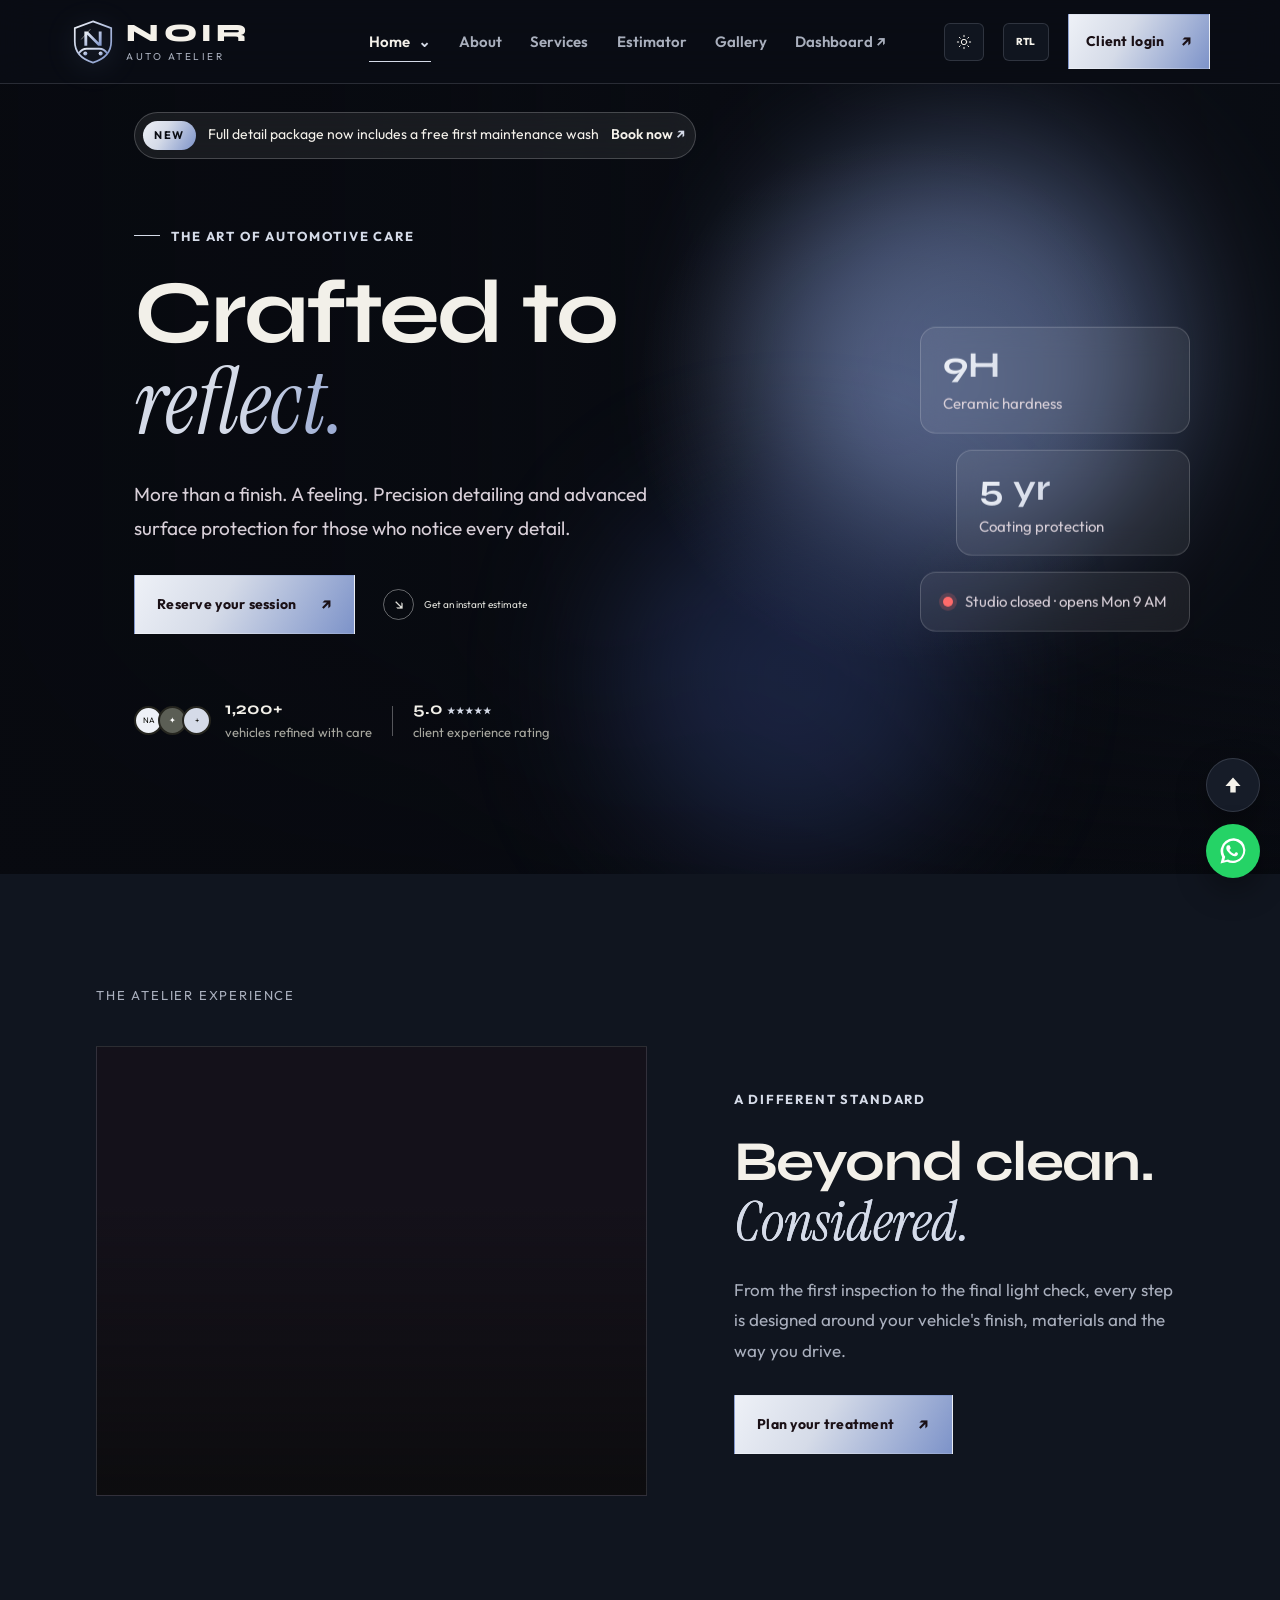
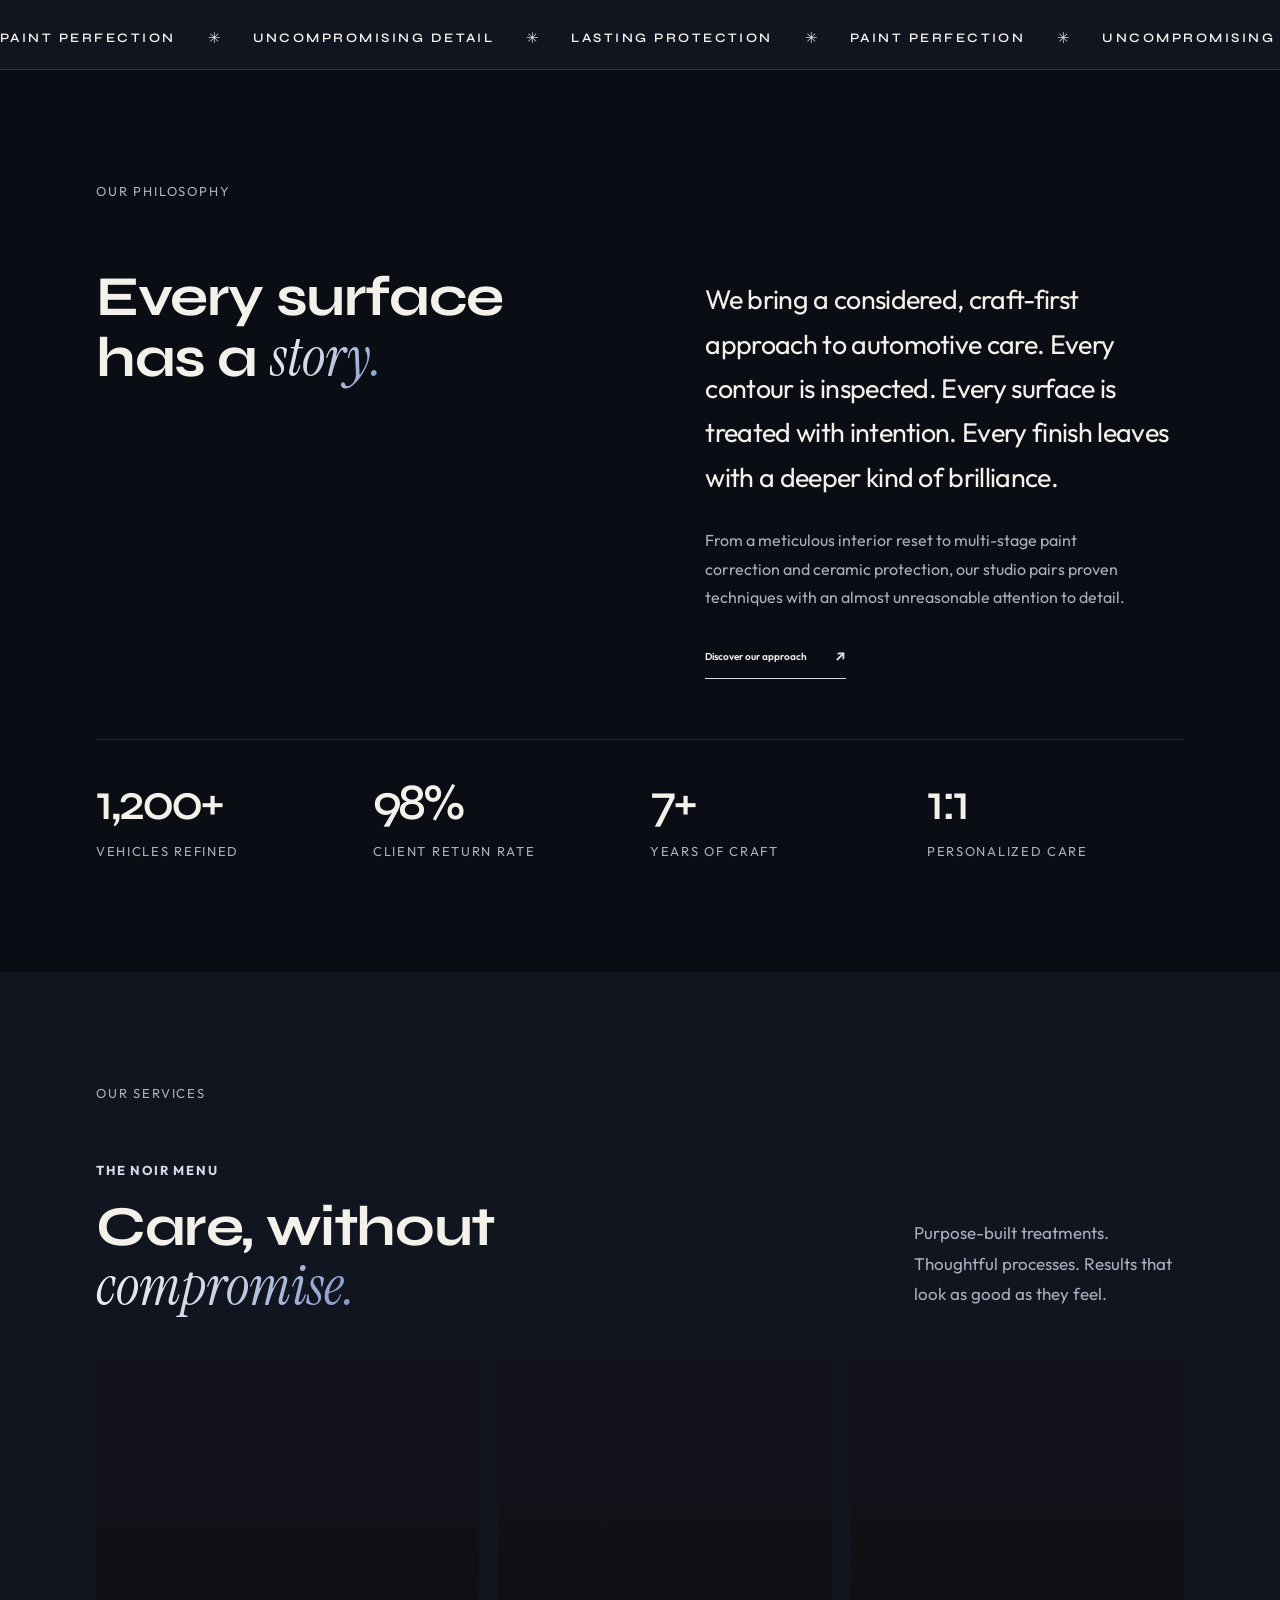
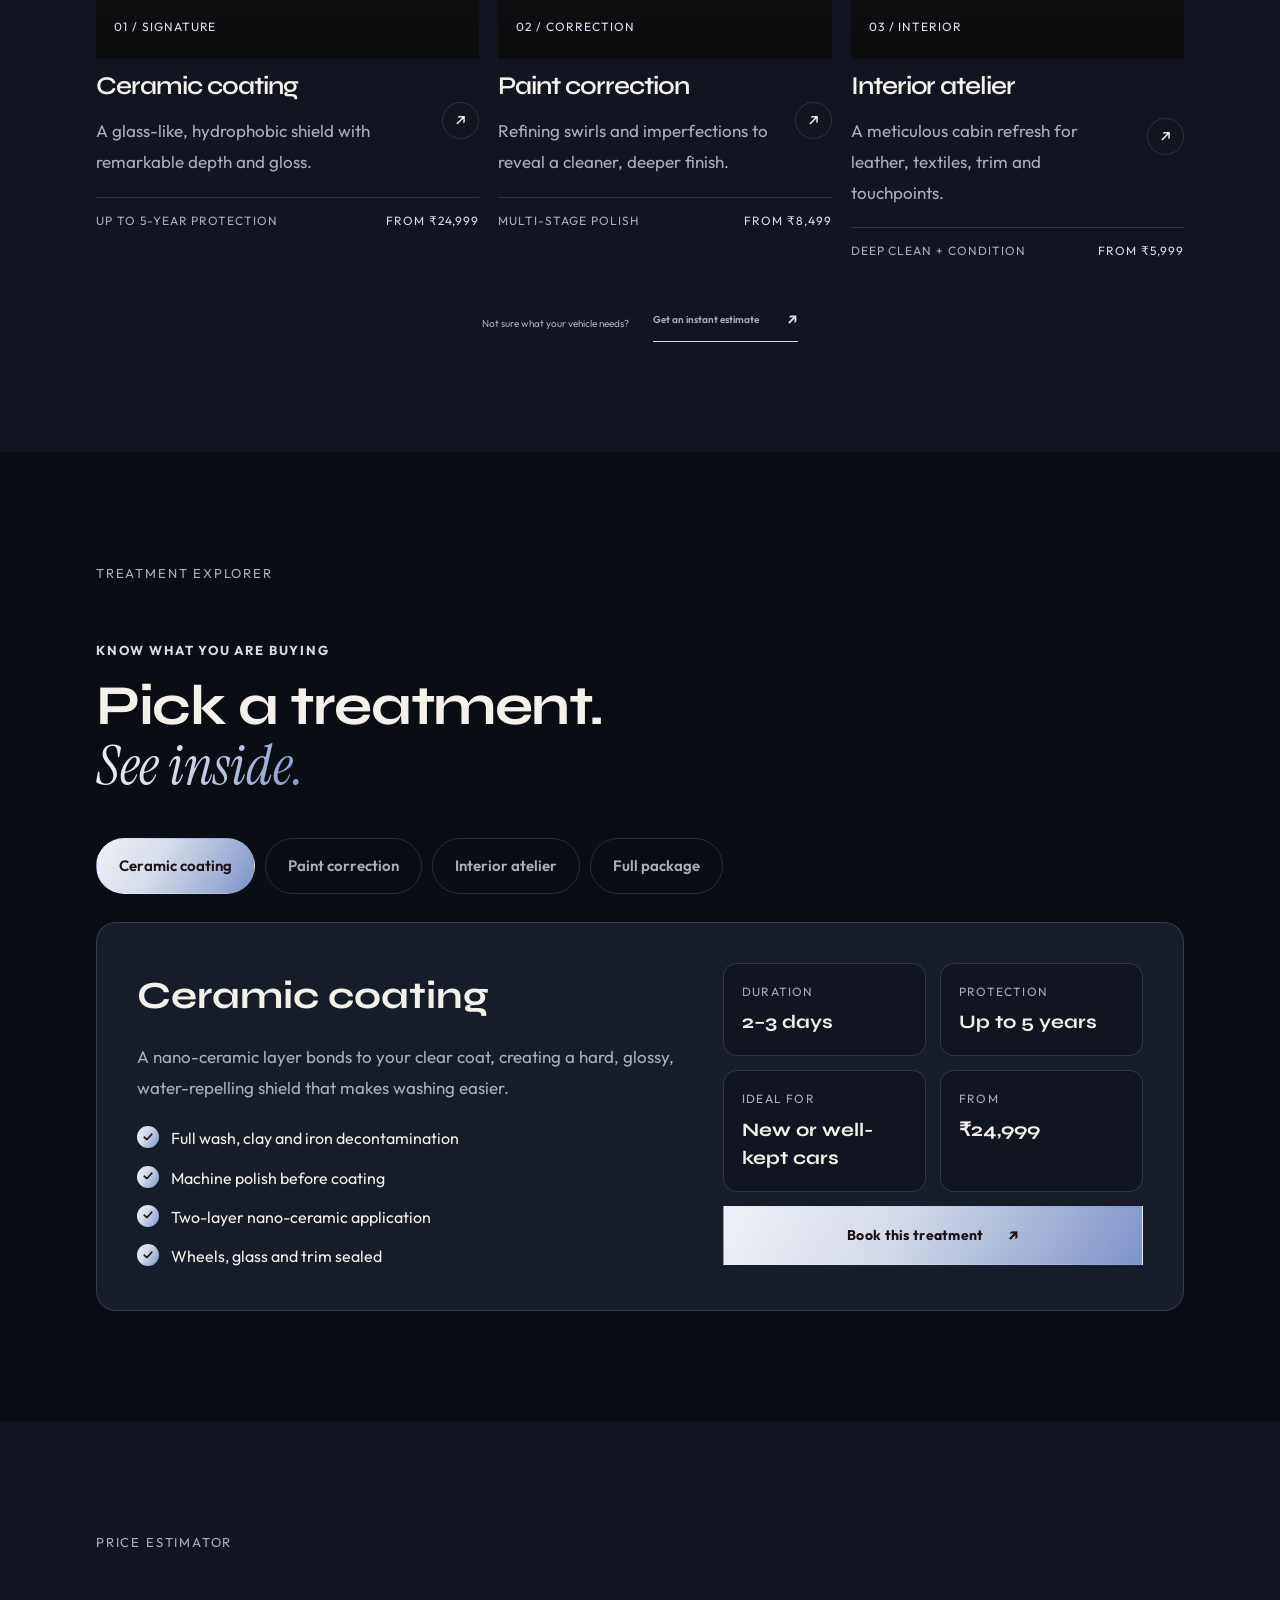
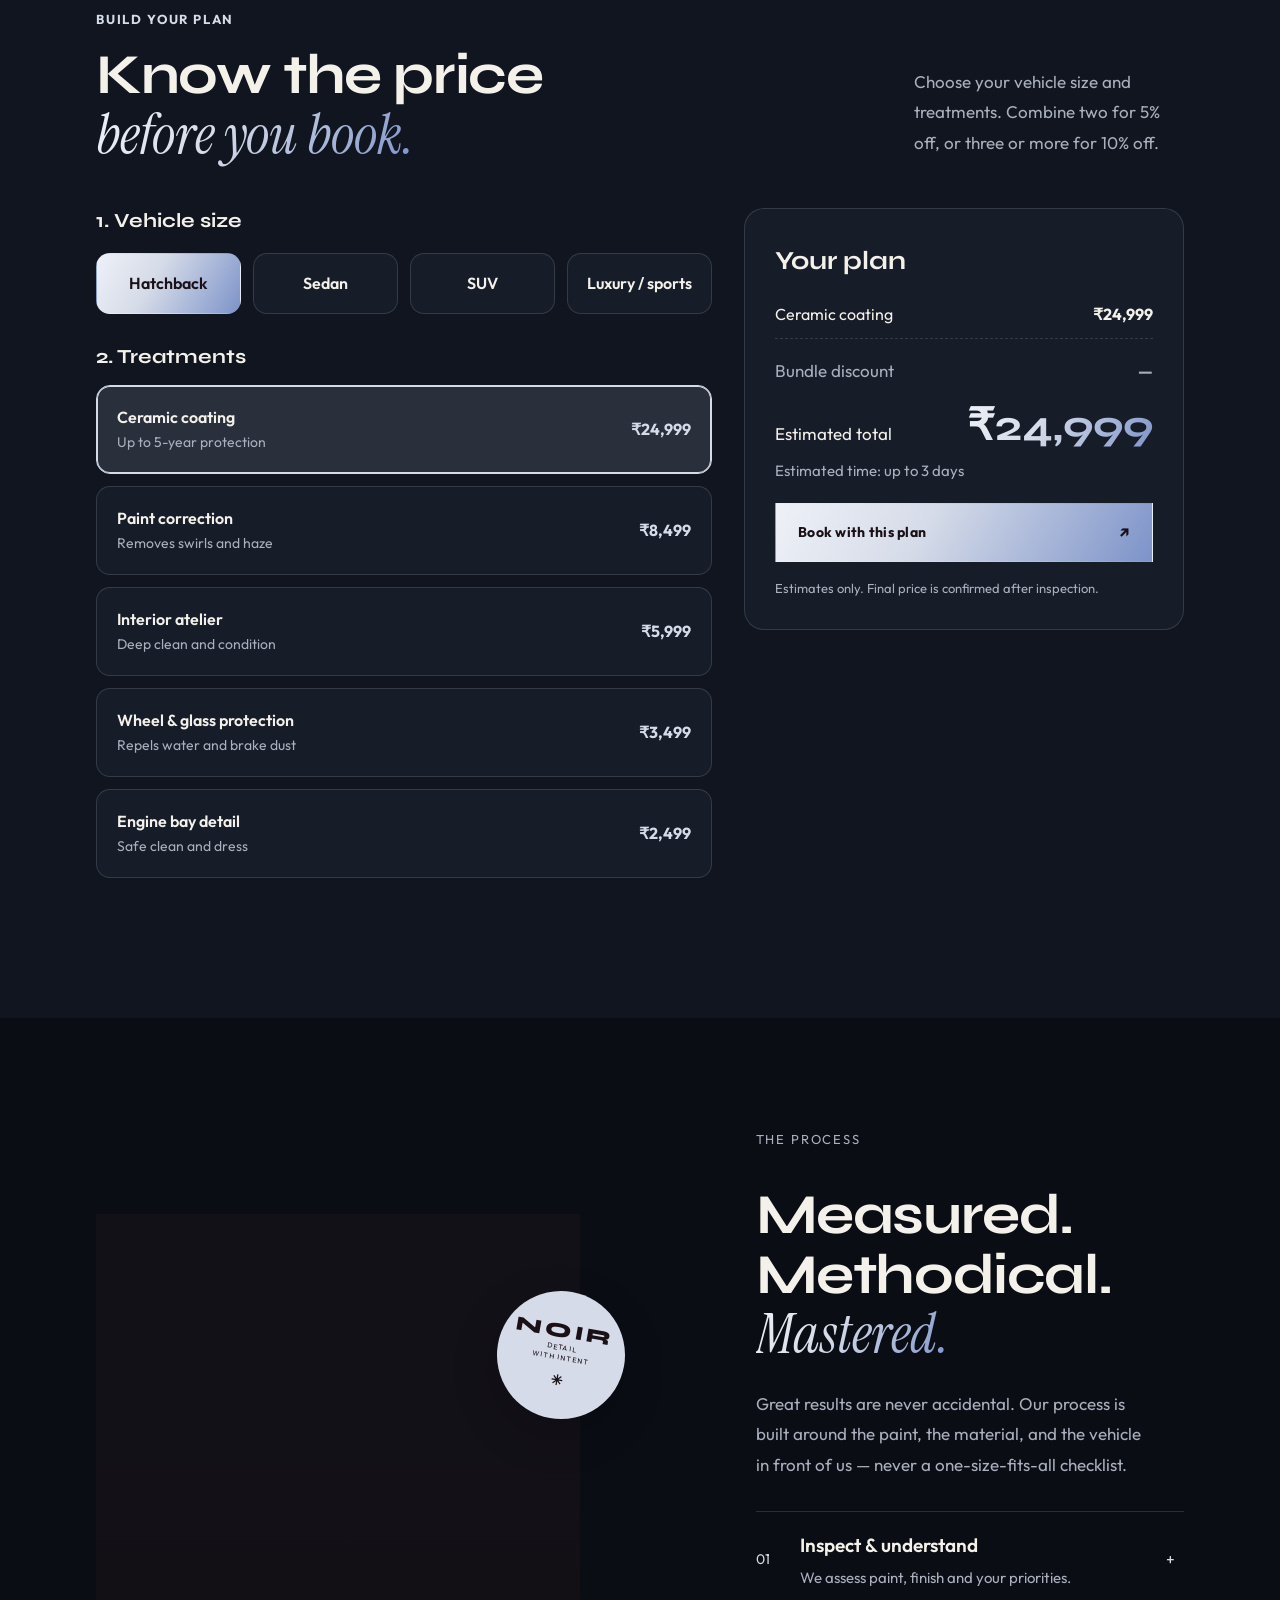
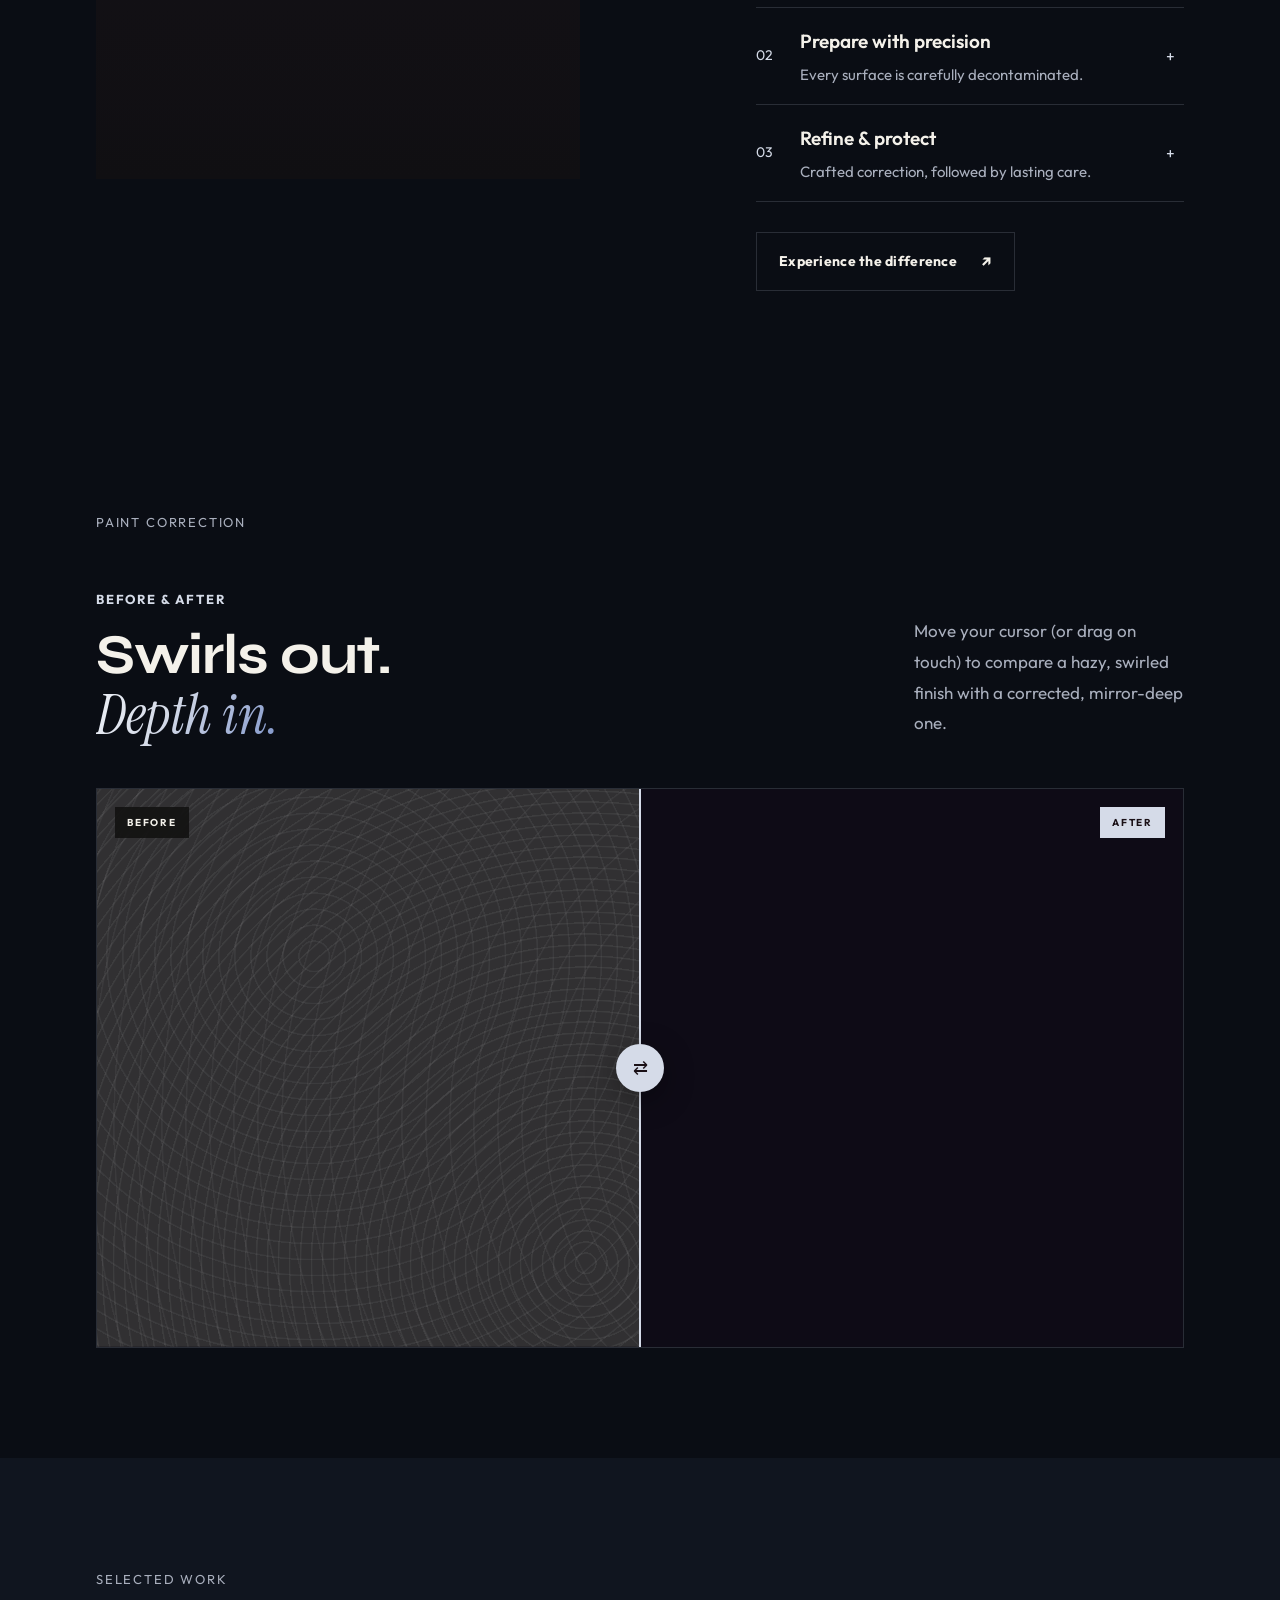
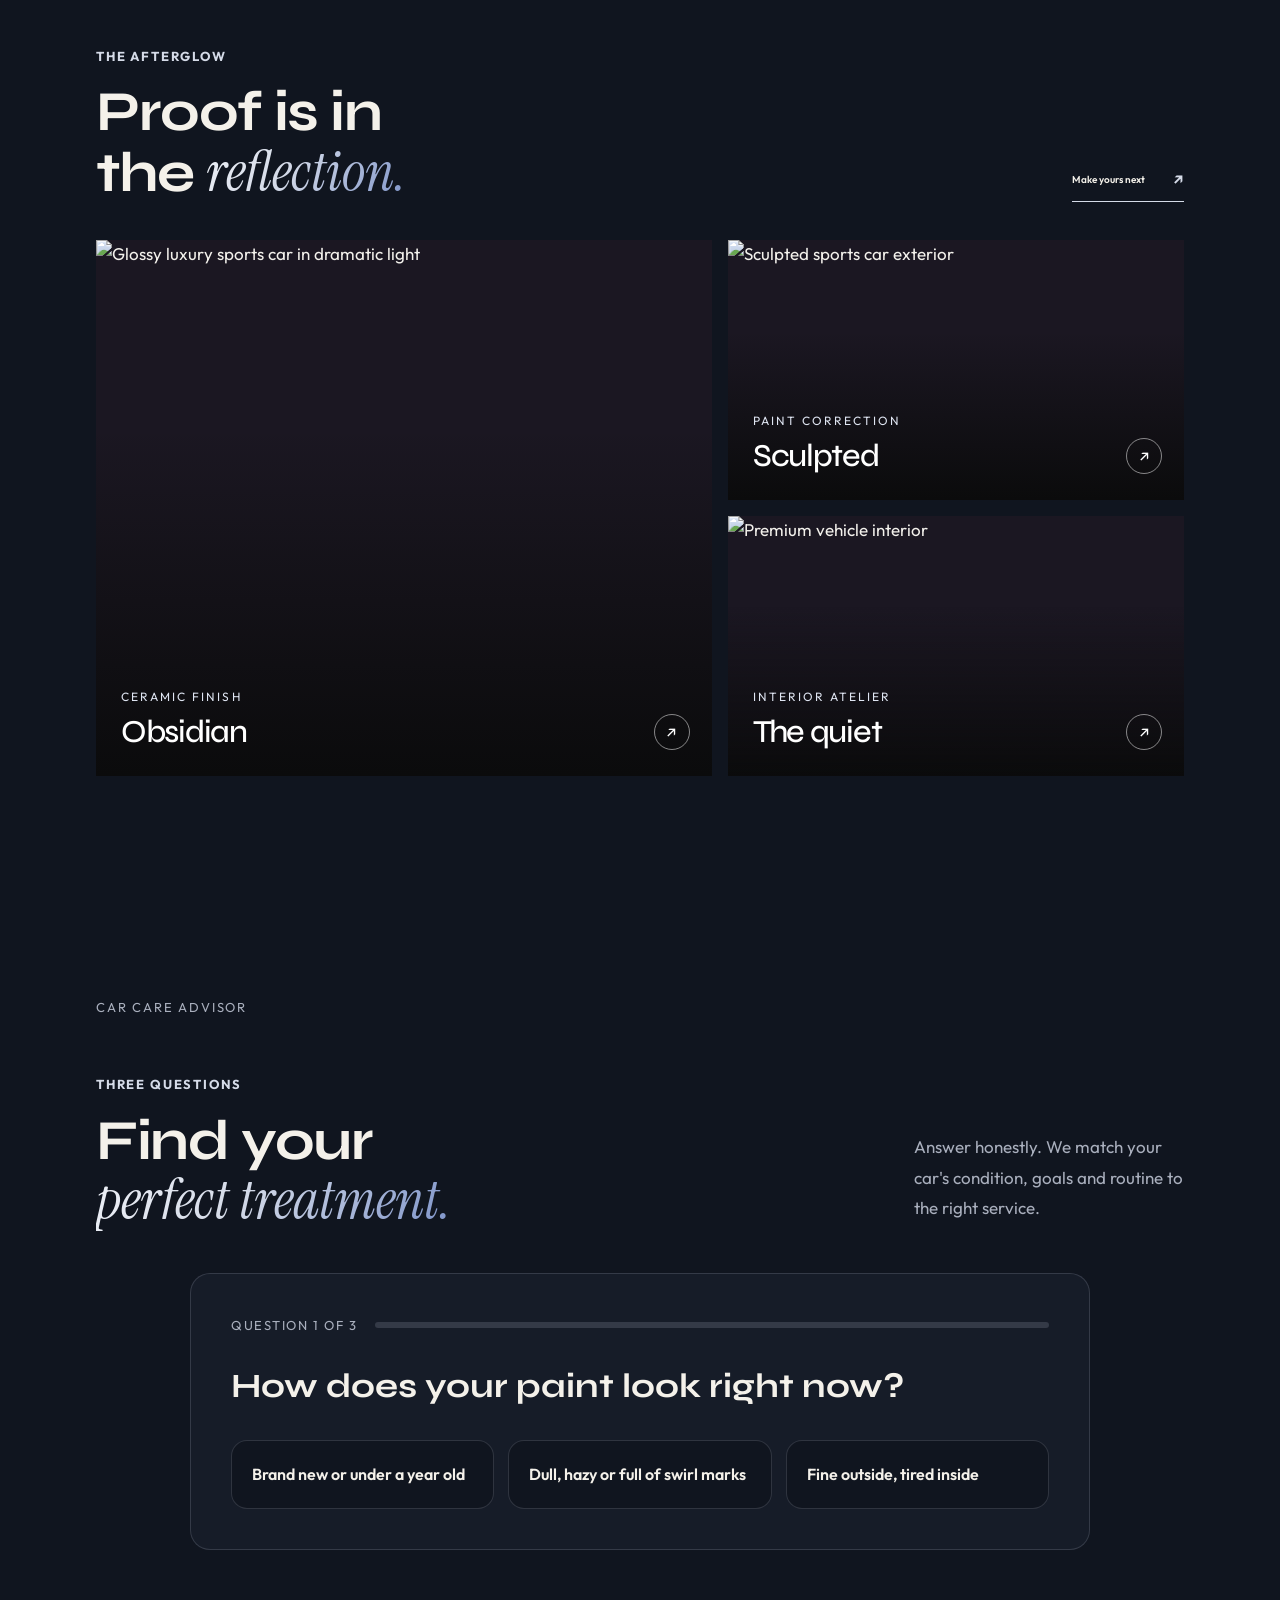
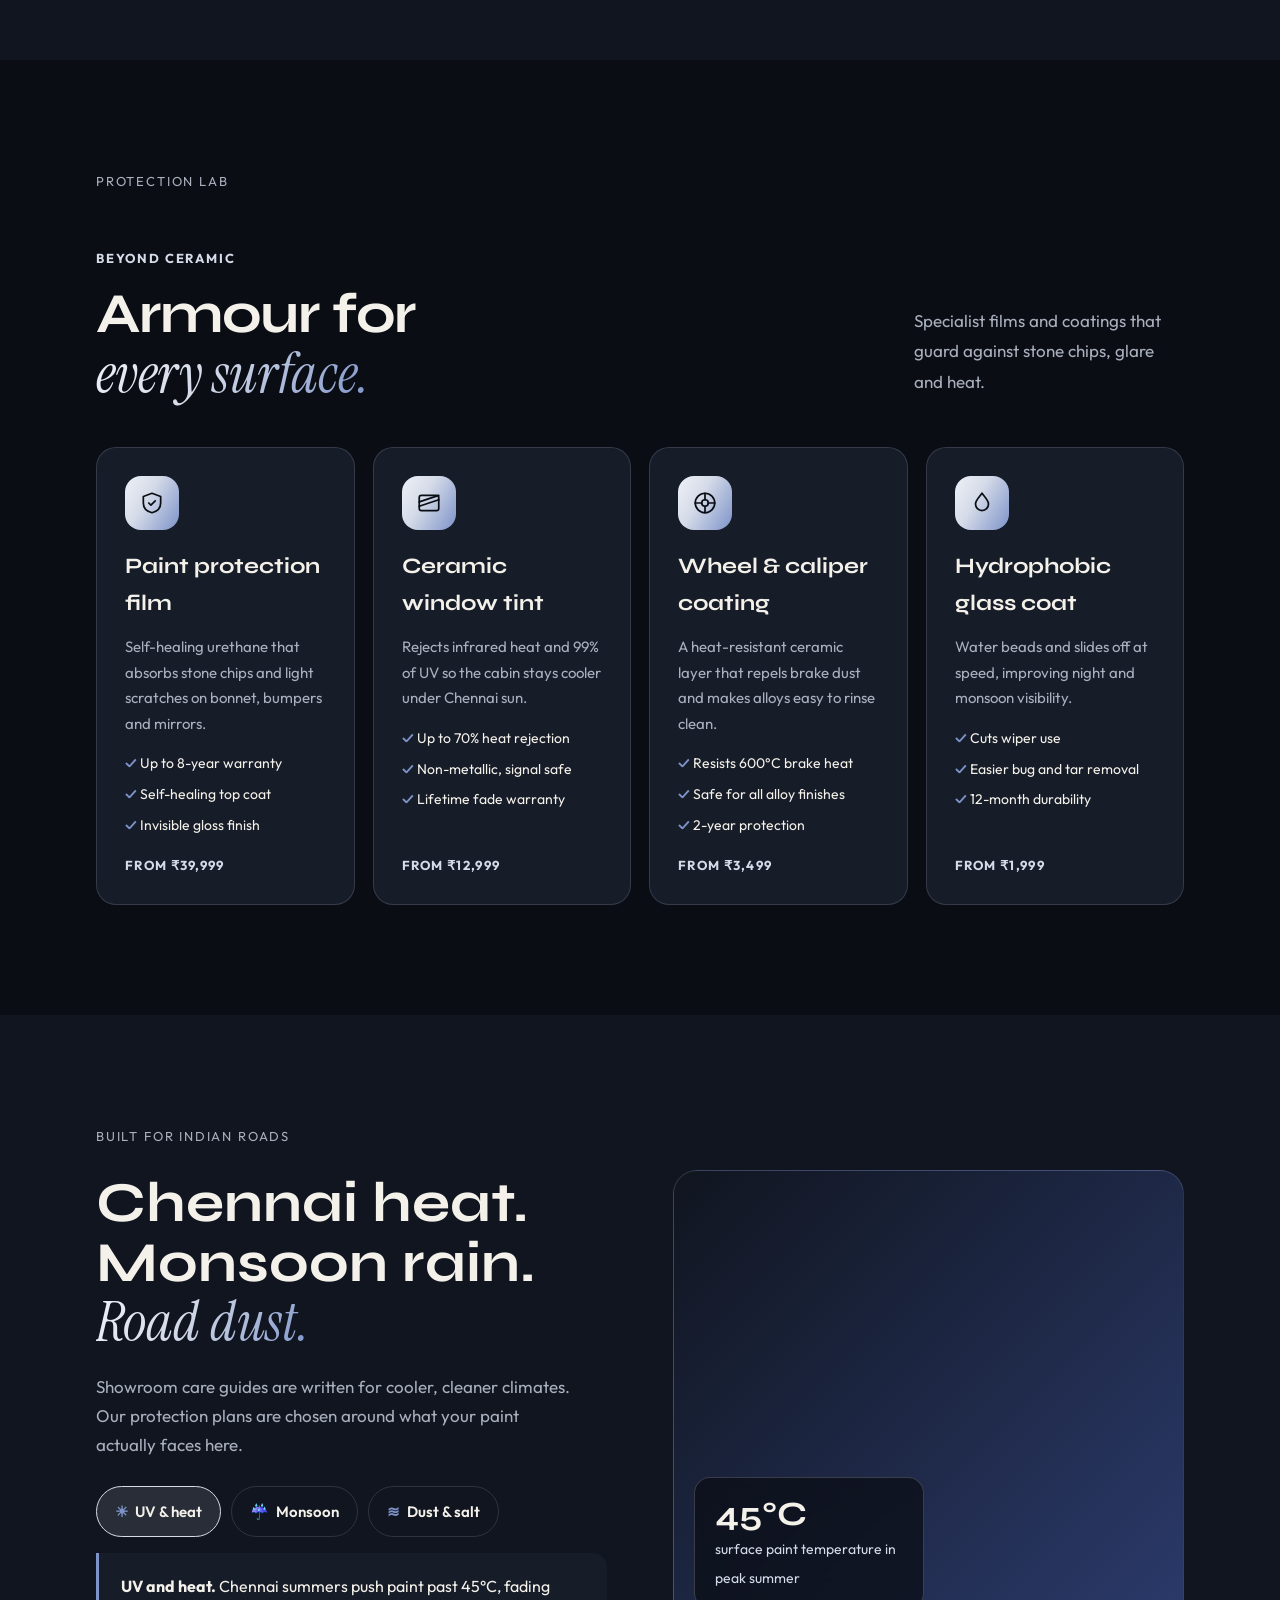
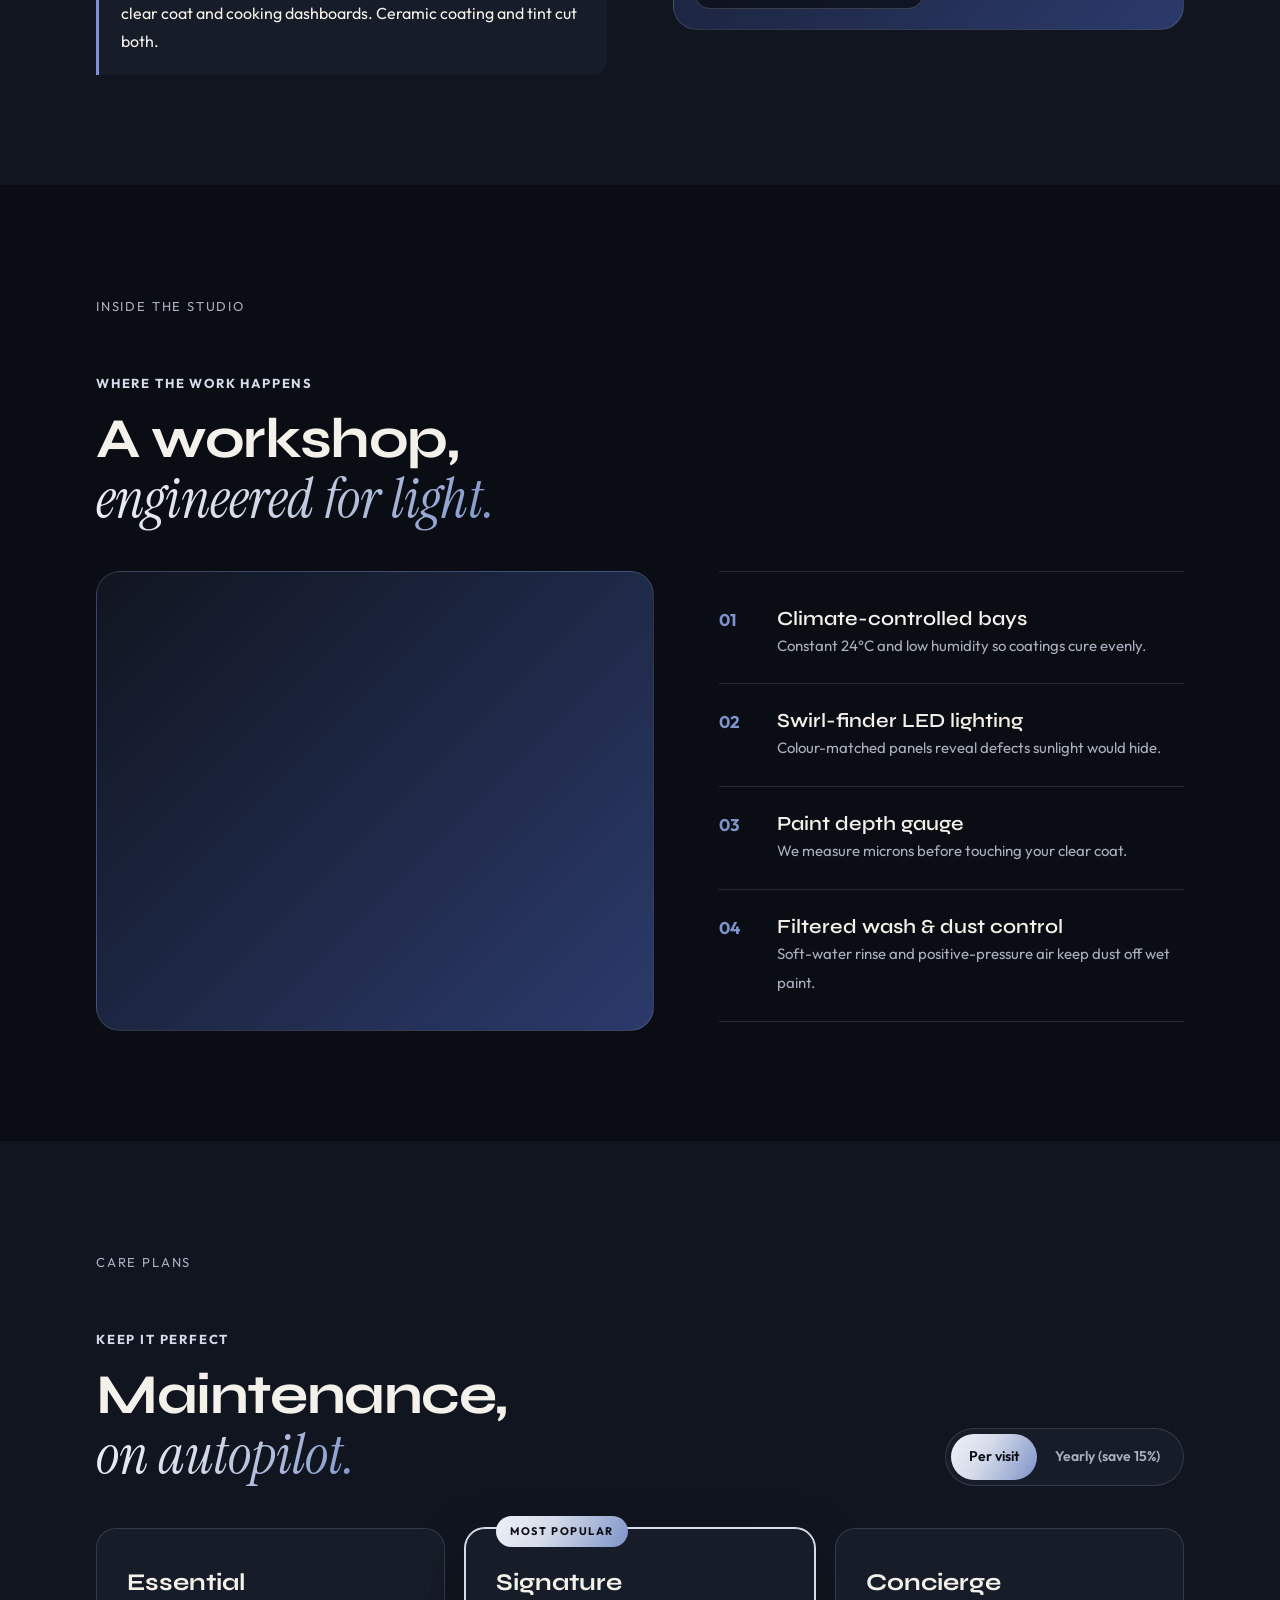
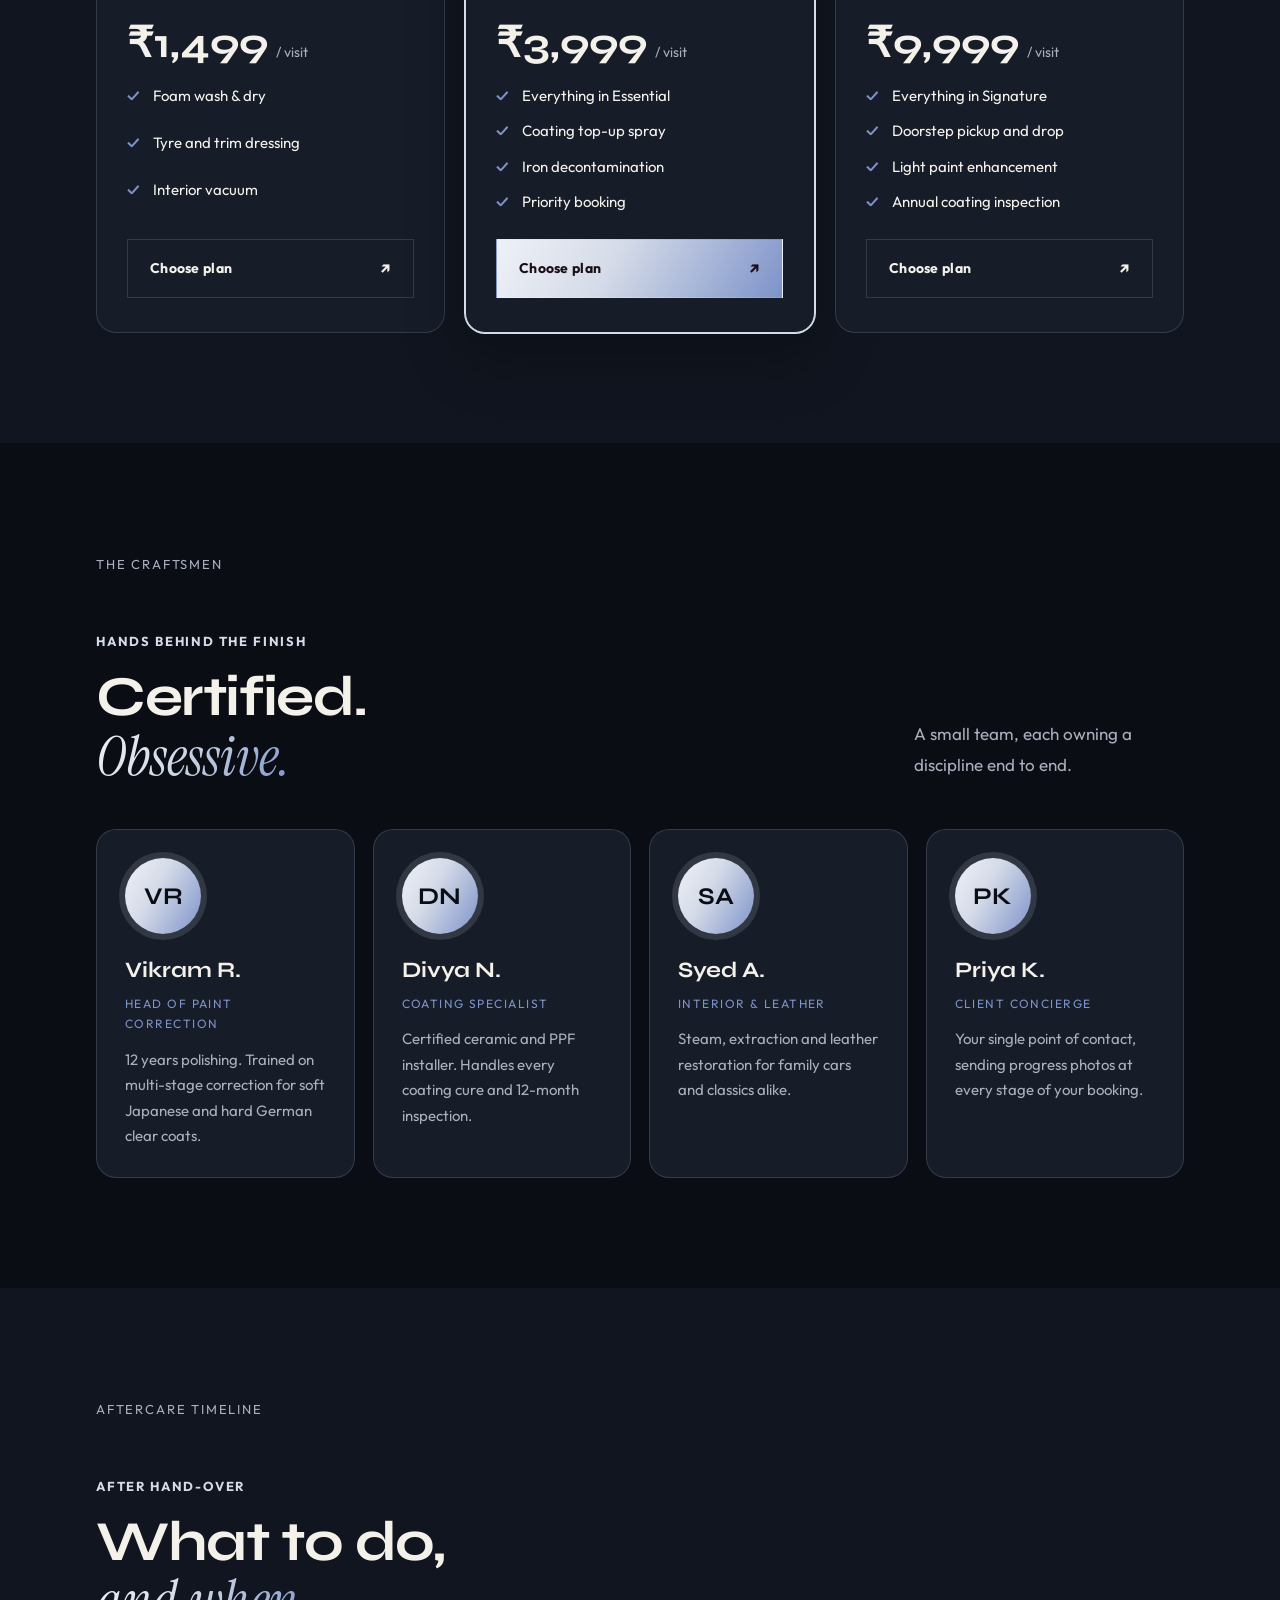
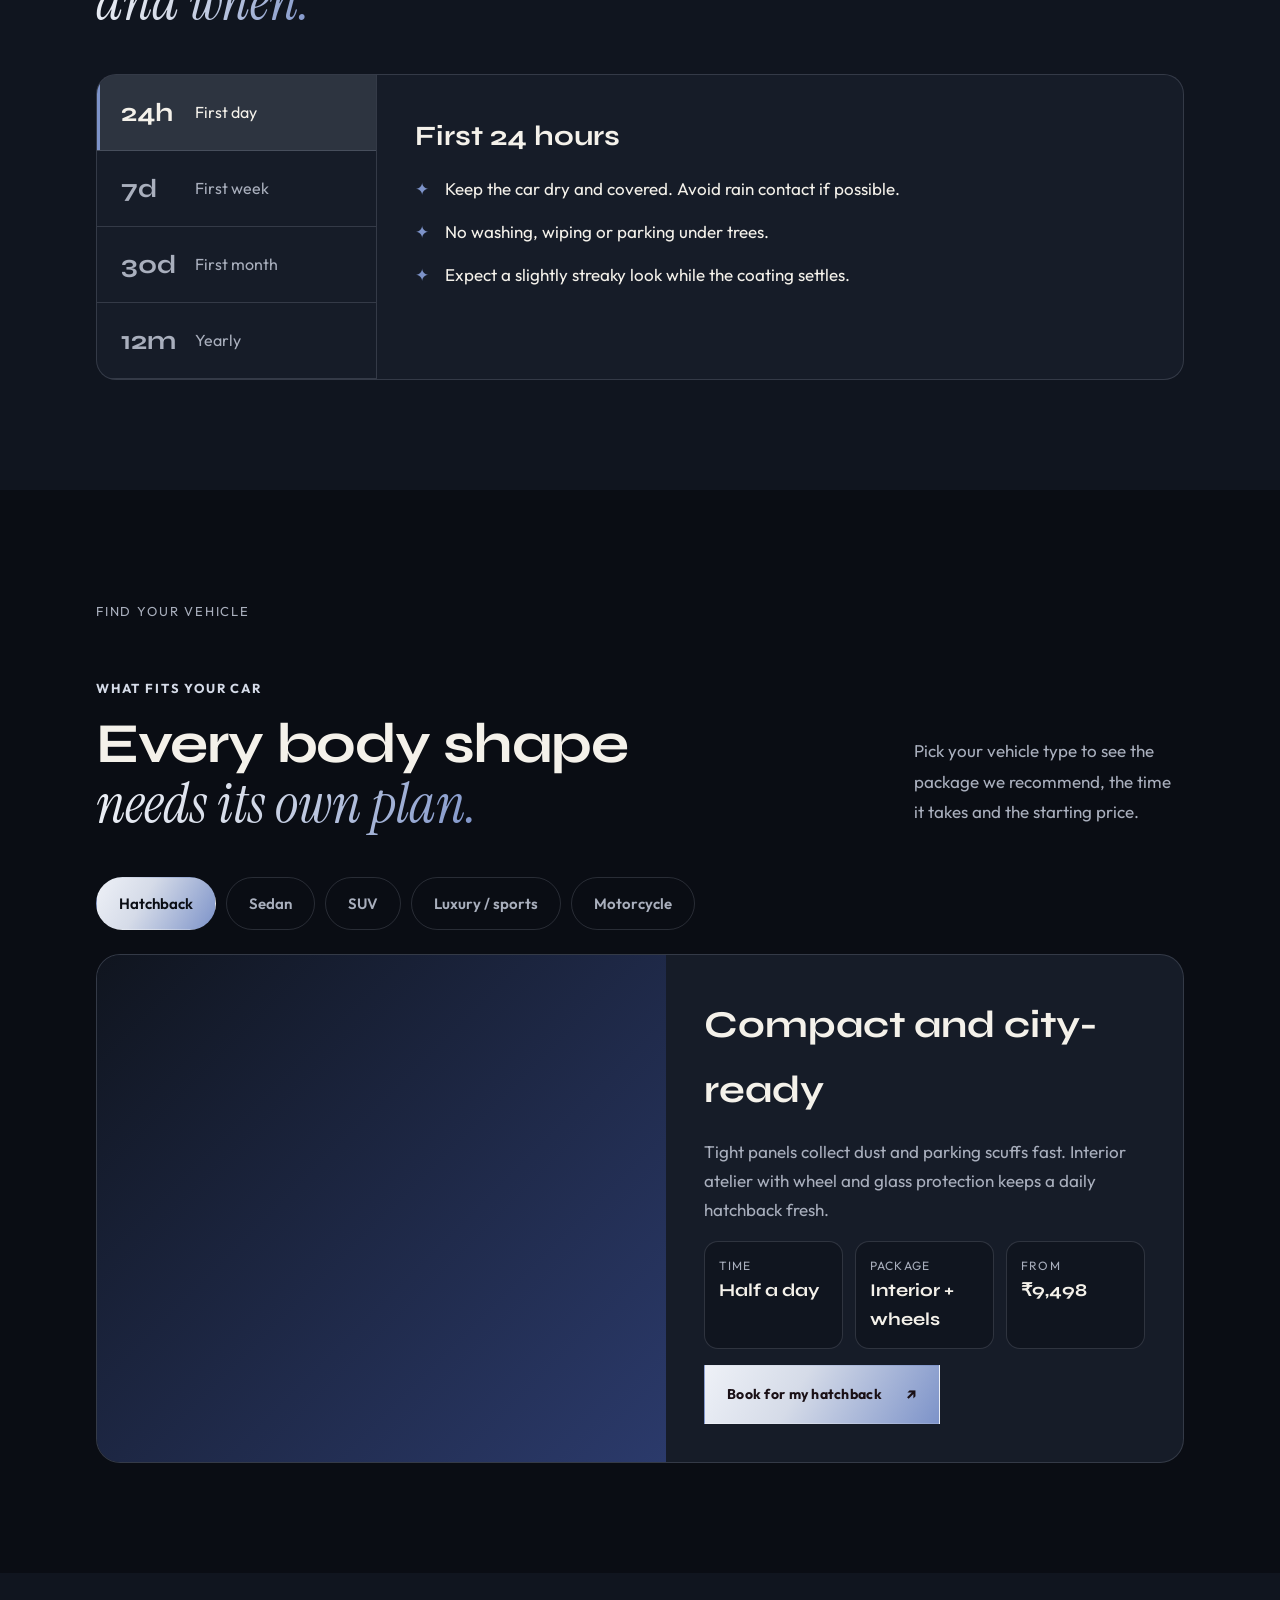
==== index.html @ cf151a47 "Add files via upload" ====
<!DOCTYPE html>
<html lang="en" dir="ltr">
<head>
  <meta charset="UTF-8">
  <meta name="viewport" content="width=device-width, initial-scale=1.0">
  <meta name="theme-color" content="#0a0d14">
  <meta name="description" content="NOIR Auto Atelier — precision detailing, paint correction and ceramic coating for exceptional vehicles.">
  <title>NOIR Auto Atelier — Crafted to Reflect</title>
  <link rel="icon" type="image/svg+xml" href="data:image/svg+xml,%3Csvg xmlns='http://www.w3.org/2000/svg' viewBox='0 0 64 64'%3E%3Cdefs%3E%3ClinearGradient id='g' x1='0' y1='0' x2='1' y2='1'%3E%3Cstop offset='0' stop-color='%23eef1f7'/%3E%3Cstop offset='1' stop-color='%237d93c9'/%3E%3C/linearGradient%3E%3C/defs%3E%3Crect width='64' height='64' rx='15' fill='%230a0d14'/%3E%3Crect x='3' y='3' width='58' height='58' rx='12' fill='none' stroke='url(%23g)' stroke-opacity='.45' stroke-width='1.5'/%3E%3Cpath d='M18 40V16h5.5L40 34V16h6v24h-5.5L24 22v18z' fill='url(%23g)'/%3E%3Cpath d='M9 50c3-5 7-7 12-7h22c5 0 9 2 12 7' fill='none' stroke='%237d93c9' stroke-width='3' stroke-linecap='round'/%3E%3Ccircle cx='21' cy='50' r='3' fill='%23d5dbe8'/%3E%3Ccircle cx='43' cy='50' r='3' fill='%23d5dbe8'/%3E%3C/svg%3E">
  <link rel="preconnect" href="https://fonts.googleapis.com">
  <link rel="preconnect" href="https://fonts.gstatic.com" crossorigin>
  <link href="https://fonts.googleapis.com/css2?family=Outfit:wght@300;400;500;600;700&family=Syne:wght@500;600;700;800&family=Instrument+Serif:ital@0;1&display=swap" rel="stylesheet">
  <link rel="stylesheet" href="style.css">
  <script defer src="script.js"></script>
</head>
<body>
  <div class="scroll-progress" id="scrollProgress" aria-hidden="true"></div>
  <header class="site-header" id="top">
    <a class="brand" href="index.html" aria-label="NOIR Auto Atelier home">
      <span class="brand-mark"><svg viewBox="0 0 48 48" role="img" aria-label="NOIR Auto Atelier emblem"><defs><linearGradient id="nlg" x1="0" y1="0" x2="1" y2="1"><stop offset="0" stop-color="var(--gold-light)"/><stop offset="1" stop-color="var(--secondary)"/></linearGradient></defs><path d="M24 2.5 43 9.5v14c0 11-7.5 18.5-19 22-11.5-3.5-19-11-19-22v-14z" fill="none" stroke="url(#nlg)" stroke-width="1.8"/><path d="M15 28V13h3.6L30 24.5V13h3v15h-3.6L18 16.5V28z" fill="url(#nlg)"/><path d="M9.5 35.5c2-3.2 4.6-4.5 8-4.5h13c3.4 0 6 1.3 8 4.5" fill="none" stroke="url(#nlg)" stroke-width="2" stroke-linecap="round"/><circle cx="16" cy="36" r="2.1" fill="url(#nlg)"/><circle cx="32" cy="36" r="2.1" fill="url(#nlg)"/><path d="M12 21 21 11" stroke="currentColor" stroke-width="1" stroke-linecap="round" opacity=".5"/></svg></span>
      <span class="brand-copy"><strong>NOIR</strong><small>AUTO ATELIER</small></span>
    </a>
    <button class="menu-toggle" aria-label="Open navigation" aria-expanded="false"><span></span><span></span></button>
    <nav class="main-nav" aria-label="Main navigation">
      <div class="nav-dropdown">
        <button class="nav-link nav-home-toggle active" type="button" aria-expanded="false">Home <span aria-hidden="true">⌄</span></button>
        <div class="nav-dropdown-menu">
          <a href="index.html" class="nav-dropdown-link active">Home</a>
          <a href="home2.html" class="nav-dropdown-link">Home 2</a>
        </div>
      </div>
      <a class="nav-link" href="about.html">About</a>
      <a class="nav-link" href="services.html">Services</a>
      <a class="nav-link" href="estimator.html">Estimator</a>
      <a class="nav-link" href="gallery.html">Gallery</a>
      <a class="nav-link nav-dashboard" href="dashboard.html">Dashboard ↗</a>
    </nav>
    <div class="header-actions">
      <button class="icon-btn theme-toggle" type="button" aria-label="Switch to light mode" title="Switch to light mode"><svg class="icon-sun" viewBox="0 0 24 24" aria-hidden="true"><circle cx="12" cy="12" r="4"/><path d="M12 2v2m0 16v2M4.93 4.93l1.42 1.42m11.3 11.3 1.42 1.42M2 12h2m16 0h2M4.93 19.07l1.42-1.42m11.3-11.3 1.42-1.42"/></svg><svg class="icon-moon" viewBox="0 0 24 24" aria-hidden="true"><path d="M21 12.8A9 9 0 1 1 11.2 3a7 7 0 0 0 9.8 9.8z"/></svg></button>
      <button class="icon-btn rtl-toggle" type="button" aria-label="Switch to right-to-left layout" title="Toggle text direction">RTL</button>
      <a class="button button-gold button-small header-login" href="login.html">Client login <span>↗</span></a>
    </div>
  </header>

  <main>
    <section class="hero" id="home">
      <div class="hero-image"></div><div class="hero-orb orb-a" aria-hidden="true"></div><div class="hero-orb orb-b" aria-hidden="true"></div><div class="hero-glare" aria-hidden="true"></div><div class="hero-vignette"></div>
      <div class="hero-banner">
        <b>NEW</b>
        <span>Full detail package now includes a free first maintenance wash</span>
        <a href="#booking">Book now <span>↗</span></a>
      </div>
      <div class="hero-content reveal">
        <p class="eyebrow"><span class="eyebrow-line"></span> THE ART OF AUTOMOTIVE CARE</p>
        <h1>Crafted to<br><em>reflect.</em></h1>
        <p class="hero-lede">More than a finish. A feeling. Precision detailing and advanced surface protection for those who notice every detail.</p>
        <div class="hero-actions"><a class="button button-gold" href="#booking">Reserve your session <span>↗</span></a><a class="play-link" href="estimator.html"><span class="play-icon">↘</span> Get an instant estimate</a></div>
        <div class="hero-proof"><div class="proof-avatars"><span>NA</span><span>✦</span><span>+</span></div><div><strong>1,200+</strong><small>vehicles refined with care</small></div><div class="proof-divider"></div><div><strong>5.0 <span class="stars">★★★★★</span></strong><small>client experience rating</small></div></div>
      </div>
      <div class="hero-chips"><div class="chip"><strong>9H</strong><span>Ceramic hardness</span></div><div class="chip"><strong>5 yr</strong><span>Coating protection</span></div><div class="chip chip-status" id="studioStatus"><i class="dot"></i><span id="studioStatusText">Checking studio hours…</span></div></div>
    </section>

    <section class="home2-section section-pad" id="home2">
      <div class="section-kicker reveal"><span>THE ATELIER EXPERIENCE</span></div>
      <div class="home2-grid">
        <div class="home2-image reveal" role="img" aria-label="Luxury car detailing under studio lights"></div>
        <div class="home2-copy reveal"><p class="eyebrow">A DIFFERENT STANDARD</p><h2>Beyond clean.<br><em>Considered.</em></h2><p>From the first inspection to the final light check, every step is designed around your vehicle's finish, materials and the way you drive.</p><a class="button button-gold" href="#booking">Plan your treatment <span>↗</span></a></div>
      </div>
    </section>

    <section class="ticker" aria-label="Our approach"><div class="ticker-track"><span>PAINT PERFECTION</span><b>✳</b><span>UNCOMPROMISING DETAIL</span><b>✳</b><span>LASTING PROTECTION</span><b>✳</b><span>PAINT PERFECTION</span><b>✳</b><span>UNCOMPROMISING DETAIL</span><b>✳</b><span>LASTING PROTECTION</span><b>✳</b></div></section>

    <section class="intro section-pad" id="about">
      <span id="studio" class="anchor-alias" aria-hidden="true"></span>
      <div class="section-kicker reveal"><span>OUR PHILOSOPHY</span></div>
      <div class="intro-grid">
        <div class="intro-heading reveal"><h2>Every surface<br>has a <em>story.</em></h2></div>
        <div class="intro-copy reveal"><p class="large-copy">We bring a considered, craft-first approach to automotive care. Every contour is inspected. Every surface is treated with intention. Every finish leaves with a deeper kind of brilliance.</p><p class="muted-copy">From a meticulous interior reset to multi-stage paint correction and ceramic protection, our studio pairs proven techniques with an almost unreasonable attention to detail.</p><a class="underlined-link" href="services.html">Discover our approach <span>↗</span></a></div>
      </div>
      <div class="stats-row reveal">
        <div><strong data-count="1200" data-suffix="+">0</strong><span>VEHICLES REFINED</span></div>
        <div><strong data-count="98" data-suffix="%">0</strong><span>CLIENT RETURN RATE</span></div>
        <div><strong data-count="7" data-suffix="+">0</strong><span>YEARS OF CRAFT</span></div>
        <div><strong>1:1</strong><span>PERSONALIZED CARE</span></div>
      </div>
    </section>

    <section class="services section-pad" id="services">
      <div class="section-kicker reveal"><span>OUR SERVICES</span></div>
      <div class="section-heading-row reveal"><div><p class="eyebrow">THE NOIR MENU</p><h2>Care, without<br><em>compromise.</em></h2></div><p class="section-side-copy">Purpose-built treatments. Thoughtful processes. Results that look as good as they feel.</p></div>
      <div class="service-grid">
        <article class="service-card service-featured reveal"><div class="service-image image-ceramic"></div><div class="service-number">01 / SIGNATURE</div><div class="service-card-content"><div><h3>Ceramic coating</h3><p>A glass-like, hydrophobic shield with remarkable depth and gloss.</p></div><a href="#booking" class="circle-arrow" aria-label="Book ceramic coating">↗</a></div><div class="service-meta"><span>UP TO 5-YEAR PROTECTION</span><span>FROM ₹24,999</span></div></article>
        <article class="service-card reveal"><div class="service-image image-paint"></div><div class="service-number">02 / CORRECTION</div><div class="service-card-content"><div><h3>Paint correction</h3><p>Refining swirls and imperfections to reveal a cleaner, deeper finish.</p></div><a href="#booking" class="circle-arrow" aria-label="Book paint correction">↗</a></div><div class="service-meta"><span>MULTI-STAGE POLISH</span><span>FROM ₹8,499</span></div></article>
        <article class="service-card reveal"><div class="service-image image-interior"></div><div class="service-number">03 / INTERIOR</div><div class="service-card-content"><div><h3>Interior atelier</h3><p>A meticulous cabin refresh for leather, textiles, trim and touchpoints.</p></div><a href="#booking" class="circle-arrow" aria-label="Book interior detailing">↗</a></div><div class="service-meta"><span>DEEP CLEAN + CONDITION</span><span>FROM ₹5,999</span></div></article>
      </div>
      <div class="service-bottom reveal"><span>Not sure what your vehicle needs?</span><a class="underlined-link" href="estimator.html">Get an instant estimate <span>↗</span></a></div>
    </section>

    <section class="explorer section-pad" id="explorer">
      <div class="section-kicker reveal"><span>TREATMENT EXPLORER</span></div>
      <div class="section-heading-row reveal"><div><p class="eyebrow">KNOW WHAT YOU ARE BUYING</p><h2>Pick a treatment.<br><em>See inside.</em></h2></div></div>
      <div class="tabs reveal" role="tablist" aria-label="Treatments">
        <button class="tab active" type="button" role="tab" aria-selected="true" data-tab="ceramic">Ceramic coating</button>
        <button class="tab" type="button" role="tab" aria-selected="false" tabindex="-1" data-tab="correction">Paint correction</button>
        <button class="tab" type="button" role="tab" aria-selected="false" tabindex="-1" data-tab="interior">Interior atelier</button>
        <button class="tab" type="button" role="tab" aria-selected="false" tabindex="-1" data-tab="full">Full package</button>
      </div>
      <div class="tab-panels reveal">
        <article class="tab-panel active" id="panel-ceramic" role="tabpanel"><div class="panel-main"><h3>Ceramic coating</h3><p>A nano-ceramic layer bonds to your clear coat, creating a hard, glossy, water-repelling shield that makes washing easier.</p><ul class="check-list"><li>Full wash, clay and iron decontamination</li><li>Machine polish before coating</li><li>Two-layer nano-ceramic application</li><li>Wheels, glass and trim sealed</li></ul></div><div class="panel-facts"><div class="fact"><span>Duration</span><strong>2–3 days</strong></div><div class="fact"><span>Protection</span><strong>Up to 5 years</strong></div><div class="fact"><span>Ideal for</span><strong>New or well-kept cars</strong></div><div class="fact"><span>From</span><strong>₹24,999</strong></div><a class="button button-gold" href="#booking" data-service="Ceramic coating">Book this treatment <span>↗</span></a></div></article>
        <article class="tab-panel" id="panel-correction" role="tabpanel"><div class="panel-main"><h3>Paint correction</h3><p>Multi-stage machine polishing removes swirls, haze and light scratches so the paint reflects like new.</p><ul class="check-list"><li>Paint-depth measurement before we start</li><li>Compound and polish matched to your paint</li><li>Inspection under swirl-finder lights</li><li>Optional sealant for six months of protection</li></ul></div><div class="panel-facts"><div class="fact"><span>Duration</span><strong>1–2 days</strong></div><div class="fact"><span>Result</span><strong>Mirror-deep gloss</strong></div><div class="fact"><span>Ideal for</span><strong>Swirled or dull paint</strong></div><div class="fact"><span>From</span><strong>₹8,499</strong></div><a class="button button-gold" href="#booking" data-service="Paint correction">Book this treatment <span>↗</span></a></div></article>
        <article class="tab-panel" id="panel-interior" role="tabpanel"><div class="panel-main"><h3>Interior atelier</h3><p>A deep clean and condition for every surface you touch, from seats and carpets to vents and screens.</p><ul class="check-list"><li>Vacuum, steam and extraction of seats and carpets</li><li>Leather cleaned and conditioned</li><li>Dashboard, trim and vents detailed</li><li>Odour and allergen treatment</li></ul></div><div class="panel-facts"><div class="fact"><span>Duration</span><strong>Half a day</strong></div><div class="fact"><span>Refresh</span><strong>Every 6–12 months</strong></div><div class="fact"><span>Ideal for</span><strong>Family and daily cars</strong></div><div class="fact"><span>From</span><strong>₹5,999</strong></div><a class="button button-gold" href="#booking" data-service="Interior atelier">Book this treatment <span>↗</span></a></div></article>
        <article class="tab-panel" id="panel-full" role="tabpanel"><div class="panel-main"><h3>Full detail package</h3><p>Interior atelier, paint correction and ceramic coating in a single booking, with one inspection and one hand-over.</p><ul class="check-list"><li>Everything in the three treatments</li><li>Priority scheduling</li><li>Free first maintenance wash</li><li>One written inspection report</li></ul></div><div class="panel-facts"><div class="fact"><span>Duration</span><strong>4–5 days</strong></div><div class="fact"><span>Protection</span><strong>Up to 5 years</strong></div><div class="fact"><span>Ideal for</span><strong>Showroom-level results</strong></div><div class="fact"><span>From</span><strong>₹32,999</strong></div><a class="button button-gold" href="#booking" data-service="Full detail package">Book this package <span>↗</span></a></div></article>
      </div>
    </section>

    <section class="estimator section-pad" id="estimator">
      <div class="section-kicker reveal"><span>PRICE ESTIMATOR</span></div>
      <div class="section-heading-row reveal"><div><p class="eyebrow">BUILD YOUR PLAN</p><h2>Know the price<br><em>before you book.</em></h2></div><p class="section-side-copy">Choose your vehicle size and treatments. Combine two for 5% off, or three or more for 10% off.</p></div>
      <div class="est-grid reveal">
        <div class="est-controls">
          <fieldset><legend>1. Vehicle size</legend><div class="size-options">
            <label class="pill"><input type="radio" name="size" value="1" data-label="Hatchback" checked><span>Hatchback</span></label>
            <label class="pill"><input type="radio" name="size" value="1.15" data-label="Sedan"><span>Sedan</span></label>
            <label class="pill"><input type="radio" name="size" value="1.3" data-label="SUV"><span>SUV</span></label>
            <label class="pill"><input type="radio" name="size" value="1.5" data-label="Luxury or sports car"><span>Luxury / sports</span></label>
          </div></fieldset>
          <fieldset><legend>2. Treatments</legend><div class="est-treatments">
            <label class="opt"><input type="checkbox" data-name="Ceramic coating" data-price="24999" data-days="3" checked><span class="opt-body"><span class="opt-name">Ceramic coating<small>Up to 5-year protection</small></span><span class="opt-price">₹24,999</span></span></label>
            <label class="opt"><input type="checkbox" data-name="Paint correction" data-price="8499" data-days="2"><span class="opt-body"><span class="opt-name">Paint correction<small>Removes swirls and haze</small></span><span class="opt-price">₹8,499</span></span></label>
            <label class="opt"><input type="checkbox" data-name="Interior atelier" data-price="5999" data-days="1"><span class="opt-body"><span class="opt-name">Interior atelier<small>Deep clean and condition</small></span><span class="opt-price">₹5,999</span></span></label>
            <label class="opt"><input type="checkbox" data-name="Wheel &amp; glass protection" data-price="3499" data-days="1"><span class="opt-body"><span class="opt-name">Wheel &amp; glass protection<small>Repels water and brake dust</small></span><span class="opt-price">₹3,499</span></span></label>
            <label class="opt"><input type="checkbox" data-name="Engine bay detail" data-price="2499" data-days="1"><span class="opt-body"><span class="opt-name">Engine bay detail<small>Safe clean and dress</small></span><span class="opt-price">₹2,499</span></span></label>
          </div></fieldset>
        </div>
        <aside class="est-summary"><h3>Your plan</h3><ul id="estLines"></ul><div class="est-row"><span>Bundle discount</span><b id="estDiscount">—</b></div><div class="est-total"><span>Estimated total</span><strong id="estTotal">₹0</strong></div><p id="estTime"></p><button class="button button-gold button-full" type="button" id="estBook">Book with this plan <span>↗</span></button><small>Estimates only. Final price is confirmed after inspection.</small></aside>
      </div>
    </section>

    <section class="craft section-pad">
      <div class="craft-visual reveal"><div class="craft-photo"></div><div class="craft-stamp"><span>NOIR</span><small>DETAIL<br>WITH INTENT</small><b>✳</b></div></div>
      <div class="craft-copy reveal">
        <div class="section-kicker"><span>THE PROCESS</span></div>
        <h2>Measured.<br>Methodical.<br><em>Mastered.</em></h2>
        <p>Great results are never accidental. Our process is built around the paint, the material, and the vehicle in front of us — never a one-size-fits-all checklist.</p>
        <div class="process-list">
          <div><span>01</span><div><strong>Inspect &amp; understand</strong><small>We assess paint, finish and your priorities.</small></div><span class="process-plus">+</span></div>
          <div><span>02</span><div><strong>Prepare with precision</strong><small>Every surface is carefully decontaminated.</small></div><span class="process-plus">+</span></div>
          <div><span>03</span><div><strong>Refine &amp; protect</strong><small>Crafted correction, followed by lasting care.</small></div><span class="process-plus">+</span></div>
        </div>
        <a class="button button-outline" href="#booking">Experience the difference <span>↗</span></a>
      </div>
    </section>

    <section class="transform section-pad" id="transform">
      <div class="section-kicker reveal"><span>PAINT CORRECTION</span></div>
      <div class="section-heading-row reveal"><div><p class="eyebrow">BEFORE &amp; AFTER</p><h2>Swirls out.<br><em>Depth in.</em></h2></div><p class="section-side-copy">Move your cursor (or drag on touch) to compare a hazy, swirled finish with a corrected, mirror-deep one.</p></div>
      <div class="compare reveal" id="compare" aria-label="Before and after paint correction comparison">
        <div class="compare-layer compare-after"></div>
        <div class="compare-layer compare-before"></div>
        <span class="compare-tag tag-before">BEFORE</span><span class="compare-tag tag-after">AFTER</span>
        <div class="compare-handle" role="slider" tabindex="0" aria-label="Comparison position" aria-valuemin="0" aria-valuemax="100" aria-valuenow="50"><span>⇄</span></div>
      </div>
    </section>

    <section class="gallery section-pad" id="gallery">
      <div class="section-kicker reveal"><span>SELECTED WORK</span></div>
      <div class="section-heading-row reveal"><div><p class="eyebrow">THE AFTERGLOW</p><h2>Proof is in<br>the <em>reflection.</em></h2></div><a class="underlined-link" href="#booking">Make yours next <span>↗</span></a></div>
      <div class="gallery-grid">
        <button class="gallery-item gallery-large reveal" type="button" data-gallery-title="Obsidian / Ceramic finish"><img src="https://images.unsplash.com/photo-1492144534655-ae79c964c9d7?auto=format&fit=crop&w=1400&q=85" alt="Glossy luxury sports car in dramatic light" loading="lazy" data-image-fallback="car"><span class="gallery-overlay"><span>CERAMIC FINISH</span><strong>Obsidian</strong><b>↗</b></span></button>
        <button class="gallery-item reveal" type="button" data-gallery-title="Sculpted / Paint correction"><img src="https://images.unsplash.com/photo-1503376780353-7e6692767b70?auto=format&fit=crop&w=1000&q=85" alt="Sculpted sports car exterior" loading="lazy" data-image-fallback="car"><span class="gallery-overlay"><span>PAINT CORRECTION</span><strong>Sculpted</strong><b>↗</b></span></button>
        <button class="gallery-item reveal" type="button" data-gallery-title="The quiet / Interior detailing"><img src="https://images.unsplash.com/photo-1507136566006-cfc505b114fc?auto=format&fit=crop&w=1000&q=85" alt="Premium vehicle interior" loading="lazy" data-image-fallback="car"><span class="gallery-overlay"><span>INTERIOR ATELIER</span><strong>The quiet</strong><b>↗</b></span></button>
      </div>
    </section>

    <!-- ========== NEW SECTIONS ========== -->

    <section class="advisor section-pad" id="advisor">
      <div class="section-kicker reveal"><span>CAR CARE ADVISOR</span></div>
      <div class="section-heading-row reveal"><div><p class="eyebrow">THREE QUESTIONS</p><h2>Find your<br><em>perfect treatment.</em></h2></div><p class="section-side-copy">Answer honestly. We match your car's condition, goals and routine to the right service.</p></div>
      <div class="adv-card reveal" id="advCard">
        <div class="adv-top"><span id="advStep">Question 1 of 3</span><div class="adv-bar"><i id="advBar"></i></div></div>
        <h3 id="advQ"></h3>
        <div class="adv-options" id="advOpts"></div>
        <div class="adv-result" id="advResult" hidden>
          <p class="eyebrow">YOUR MATCH</p><h3 id="advName"></h3><p id="advWhy"></p>
          <div class="adv-actions"><button class="button button-gold" type="button" id="advBook">Book this treatment <span>↗</span></button><button class="button button-outline" type="button" id="advRestart">Retake</button></div>
        </div>
      </div>
    </section>

    <section class="lab section-pad" id="lab">
      <div class="section-kicker reveal"><span>PROTECTION LAB</span></div>
      <div class="section-heading-row reveal"><div><p class="eyebrow">BEYOND CERAMIC</p><h2>Armour for<br><em>every surface.</em></h2></div><p class="section-side-copy">Specialist films and coatings that guard against stone chips, glare and heat.</p></div>
      <div class="lab-grid">
        <article class="lab-card reveal"><div class="lab-ico"><svg viewBox="0 0 24 24"><path d="M12 3 4 6v6c0 4.5 3.2 7.8 8 9 4.8-1.2 8-4.5 8-9V6z"/><path d="m9 12 2 2 4-4"/></svg></div><h3>Paint protection film</h3><p>Self-healing urethane that absorbs stone chips and light scratches on bonnet, bumpers and mirrors.</p><ul><li>Up to 8-year warranty</li><li>Self-healing top coat</li><li>Invisible gloss finish</li></ul><b>FROM ₹39,999</b></article>
        <article class="lab-card reveal"><div class="lab-ico"><svg viewBox="0 0 24 24"><rect x="3" y="5" width="18" height="14" rx="2"/><path d="M3 15 21 9M3 11l18-6"/></svg></div><h3>Ceramic window tint</h3><p>Rejects infrared heat and 99% of UV so the cabin stays cooler under Chennai sun.</p><ul><li>Up to 70% heat rejection</li><li>Non-metallic, signal safe</li><li>Lifetime fade warranty</li></ul><b>FROM ₹12,999</b></article>
        <article class="lab-card reveal"><div class="lab-ico"><svg viewBox="0 0 24 24"><circle cx="12" cy="12" r="9"/><circle cx="12" cy="12" r="3"/><path d="M12 3v6m0 6v6M3 12h6m6 0h6"/></svg></div><h3>Wheel &amp; caliper coating</h3><p>A heat-resistant ceramic layer that repels brake dust and makes alloys easy to rinse clean.</p><ul><li>Resists 600°C brake heat</li><li>Safe for all alloy finishes</li><li>2-year protection</li></ul><b>FROM ₹3,499</b></article>
        <article class="lab-card reveal"><div class="lab-ico"><svg viewBox="0 0 24 24"><path d="M12 3c3 4 6 6.5 6 10a6 6 0 0 1-12 0c0-3.5 3-6 6-10z"/></svg></div><h3>Hydrophobic glass coat</h3><p>Water beads and slides off at speed, improving night and monsoon visibility.</p><ul><li>Cuts wiper use</li><li>Easier bug and tar removal</li><li>12-month durability</li></ul><b>FROM ₹1,999</b></article>
      </div>
    </section>

    <section class="roads section-pad" id="roads">
      <div class="roads-grid">
        <div class="roads-copy reveal">
          <div class="section-kicker"><span>BUILT FOR INDIAN ROADS</span></div>
          <h2>Chennai heat.<br>Monsoon rain.<br><em>Road dust.</em></h2>
          <p>Showroom care guides are written for cooler, cleaner climates. Our protection plans are chosen around what your paint actually faces here.</p>
          <div class="threats">
            <button class="threat active" type="button" data-threat="0"><b>☀</b> UV &amp; heat</button>
            <button class="threat" type="button" data-threat="1"><b>☔</b> Monsoon</button>
            <button class="threat" type="button" data-threat="2"><b>≋</b> Dust &amp; salt</button>
          </div>
          <div class="threat-panel" id="threatPanel" aria-live="polite"></div>
        </div>
        <div class="roads-photo reveal"><img src="https://unsplash.com/photos/8k_T1EwTySs/download?force=true&w=1200" alt="Detailer protecting a car with gloves and microfibre" loading="lazy"><div class="roads-badge"><strong>45°C</strong><span>surface paint temperature in peak summer</span></div></div>
      </div>
    </section>

    <section class="tour section-pad" id="tour">
      <div class="section-kicker reveal"><span>INSIDE THE STUDIO</span></div>
      <div class="section-heading-row reveal"><div><p class="eyebrow">WHERE THE WORK HAPPENS</p><h2>A workshop,<br><em>engineered for light.</em></h2></div></div>
      <div class="tour-grid">
        <div class="tour-photo reveal"><img src="https://unsplash.com/photos/M5lsL2E4ot0/download?force=true&w=1400" alt="Professional auto detailing and polishing in progress" loading="lazy"></div>
        <div class="tour-list reveal">
          <div class="tour-item"><span>01</span><div><strong>Climate-controlled bays</strong><small>Constant 24°C and low humidity so coatings cure evenly.</small></div></div>
          <div class="tour-item"><span>02</span><div><strong>Swirl-finder LED lighting</strong><small>Colour-matched panels reveal defects sunlight would hide.</small></div></div>
          <div class="tour-item"><span>03</span><div><strong>Paint depth gauge</strong><small>We measure microns before touching your clear coat.</small></div></div>
          <div class="tour-item"><span>04</span><div><strong>Filtered wash &amp; dust control</strong><small>Soft-water rinse and positive-pressure air keep dust off wet paint.</small></div></div>
        </div>
      </div>
    </section>

    <section class="plans section-pad" id="plans">
      <div class="section-kicker reveal"><span>CARE PLANS</span></div>
      <div class="section-heading-row reveal"><div><p class="eyebrow">KEEP IT PERFECT</p><h2>Maintenance,<br><em>on autopilot.</em></h2></div>
        <div class="billing" role="group" aria-label="Billing period"><button type="button" class="bill active" data-period="visit">Per visit</button><button type="button" class="bill" data-period="year">Yearly (save 15%)</button></div></div>
      <div class="plan-grid">
        <article class="plan reveal"><h3>Essential</h3><p class="plan-price"><strong data-visit="1499" data-year="5099">₹1,499</strong><small class="per">/ visit</small></p><ul><li>Foam wash &amp; dry</li><li>Tyre and trim dressing</li><li>Interior vacuum</li></ul><a class="button button-outline button-full" href="#booking">Choose plan <span>↗</span></a></article>
        <article class="plan plan-pop reveal"><span class="plan-tag">MOST POPULAR</span><h3>Signature</h3><p class="plan-price"><strong data-visit="3999" data-year="13599">₹3,999</strong><small class="per">/ visit</small></p><ul><li>Everything in Essential</li><li>Coating top-up spray</li><li>Iron decontamination</li><li>Priority booking</li></ul><a class="button button-gold button-full" href="#booking">Choose plan <span>↗</span></a></article>
        <article class="plan reveal"><h3>Concierge</h3><p class="plan-price"><strong data-visit="9999" data-year="33999">₹9,999</strong><small class="per">/ visit</small></p><ul><li>Everything in Signature</li><li>Doorstep pickup and drop</li><li>Light paint enhancement</li><li>Annual coating inspection</li></ul><a class="button button-outline button-full" href="#booking">Choose plan <span>↗</span></a></article>
      </div>
    </section>

    <section class="team section-pad" id="team">
      <div class="section-kicker reveal"><span>THE CRAFTSMEN</span></div>
      <div class="section-heading-row reveal"><div><p class="eyebrow">HANDS BEHIND THE FINISH</p><h2>Certified.<br><em>Obsessive.</em></h2></div><p class="section-side-copy">A small team, each owning a discipline end to end.</p></div>
      <div class="team-grid">
        <article class="member reveal"><div class="avatar">VR</div><h3>Vikram R.</h3><small>HEAD OF PAINT CORRECTION</small><p>12 years polishing. Trained on multi-stage correction for soft Japanese and hard German clear coats.</p></article>
        <article class="member reveal"><div class="avatar">DN</div><h3>Divya N.</h3><small>COATING SPECIALIST</small><p>Certified ceramic and PPF installer. Handles every coating cure and 12-month inspection.</p></article>
        <article class="member reveal"><div class="avatar">SA</div><h3>Syed A.</h3><small>INTERIOR &amp; LEATHER</small><p>Steam, extraction and leather restoration for family cars and classics alike.</p></article>
        <article class="member reveal"><div class="avatar">PK</div><h3>Priya K.</h3><small>CLIENT CONCIERGE</small><p>Your single point of contact, sending progress photos at every stage of your booking.</p></article>
      </div>
    </section>

    <section class="aftercare section-pad" id="aftercare">
      <div class="section-kicker reveal"><span>AFTERCARE TIMELINE</span></div>
      <div class="section-heading-row reveal"><div><p class="eyebrow">AFTER HAND-OVER</p><h2>What to do,<br><em>and when.</em></h2></div></div>
      <div class="after reveal">
        <div class="after-steps" role="tablist" aria-label="Aftercare stages">
          <button class="astep active" type="button" role="tab" data-i="0"><b>24h</b><span>First day</span></button>
          <button class="astep" type="button" role="tab" data-i="1"><b>7d</b><span>First week</span></button>
          <button class="astep" type="button" role="tab" data-i="2"><b>30d</b><span>First month</span></button>
          <button class="astep" type="button" role="tab" data-i="3"><b>12m</b><span>Yearly</span></button>
        </div>
        <div class="after-body" id="afterBody" aria-live="polite"></div>
      </div>
    </section>

    <!-- ========== END NEW SECTIONS ========== -->

    <!-- ========== NOIR v9 NEW SECTIONS ========== -->

<section class="nx-fit section-pad" id="nx-fit">
  <div class="section-kicker reveal"><span>FIND YOUR VEHICLE</span></div>
  <div class="section-heading-row reveal"><div><p class="eyebrow">WHAT FITS YOUR CAR</p><h2>Every body shape<br><em>needs its own plan.</em></h2></div><p class="section-side-copy">Pick your vehicle type to see the package we recommend, the time it takes and the starting price.</p></div>
  <div class="gt-nav nx-tabs reveal" id="nxTabs" role="tablist" aria-label="Vehicle type"></div>
  <div class="nx-fit-card reveal" id="nxFitCard" aria-live="polite"></div>
</section>

<section class="nx-newcar alt section-pad" id="nx-newcar">
  <div class="nx-split">
    <div class="nx-photo reveal"><img loading="lazy" src="https://images.unsplash.com/photo-1485291571150-772bcfc10da5?auto=format&fit=crop&w=1400&q=80" alt="New car parked in a clean garage" onerror="this.style.display='none'"><span class="nx-photo-tag">Delivery-day ready</span></div>
    <div class="nx-copy reveal">
      <div class="section-kicker"><span>NEW CAR PROTECTION</span></div>
      <h2>Protect it before<br><em>the first wash.</em></h2>
      <p>Showroom paint already carries transit marks, dealer polish residue and thin factory clear coat. We fix and seal it in the first week, before swirls form.</p>
      <ul class="check-list"><li>Pre-delivery inspection with panel photos</li><li>Removal of transit fallout and dealer wax</li><li>Light polish and 9H ceramic coating</li><li>Glass, wheel and plastic trim protection</li><li>Free first maintenance wash</li></ul>
      <div class="nx-stats"><div><strong>Day 1–3</strong><small>Best time to coat</small></div><div><strong>3 days</strong><small>Studio time</small></div><div><strong>₹24,999</strong><small>Hatchback, from</small></div></div>
      <a class="button button-gold" href="#booking" data-service="Ceramic coating">Book new-car protection <span>↗</span></a>
    </div>
  </div>
</section>

<section class="nx-fleet plain section-pad" id="nx-fleet">
  <div class="nx-split rev">
    <div class="nx-copy reveal">
      <div class="section-kicker"><span>FLEET &amp; BUSINESS</span></div>
      <h2>One partner for<br><em>every vehicle you run.</em></h2>
      <p>Taxi operators, rental firms, dealerships and companies with staff cars get a fixed monthly rate, scheduled visits and one invoice.</p>
      <ul class="check-list"><li>Monthly plans for 5 to 500 vehicles</li><li>On-site or studio cleaning on a fixed schedule</li><li>GST invoices and a single account manager</li><li>Photo report for every vehicle serviced</li></ul>
      <form class="nx-lead" id="nxLead">
        <div class="nx-row"><div><label for="nxLName">Your name</label><input id="nxLName" required placeholder="Full name"></div><div><label for="nxLPhone">Phone</label><input id="nxLPhone" type="tel" required placeholder="+91 98765 43210"></div></div>
        <div class="nx-row"><div><label for="nxLCo">Company</label><input id="nxLCo" required placeholder="Company name"></div><div><label for="nxLSize">Fleet size</label><select id="nxLSize"><option>5 to 20 vehicles</option><option>21 to 100 vehicles</option><option>100+ vehicles</option></select></div></div>
        <button class="button button-gold" type="submit">Request a fleet quote <span>↗</span></button>
      </form>
    </div>
    <div class="nx-photo reveal"><img loading="lazy" src="https://images.unsplash.com/photo-1549399542-7e3f8b79c341?auto=format&fit=crop&w=1400&q=80" alt="Row of cars ready for a fleet service" onerror="this.style.display='none'"><span class="nx-photo-tag">Fixed monthly rate</span></div>
  </div>
</section>

<section class="nx-assure alt section-pad" id="nx-assure">
  <div class="section-kicker reveal"><span>TRUST &amp; SAFETY</span></div>
  <div class="section-heading-row reveal"><div><p class="eyebrow">WHAT PROTECTS YOU</p><h2>Your car is safe<br><em>while it is here.</em></h2></div><p class="section-side-copy">The practical things every owner asks before handing over keys.</p></div>
  <div class="lab-grid cols3">
    <article class="lab-card reveal"><div class="lab-ico"><svg viewBox="0 0 24 24"><path d="M12 3 4 6v6c0 4.5 3.2 7.8 8 9 4.8-1.2 8-4.5 8-9V6z"/></svg></div><h3>Insured premises</h3><p>Every vehicle in our care is covered against fire, theft and damage while on site.</p></article>
    <article class="lab-card reveal"><div class="lab-ico"><svg viewBox="0 0 24 24"><circle cx="12" cy="12" r="3"/><path d="M2 12s4-7 10-7 10 7 10 7-4 7-10 7S2 12 2 12z"/></svg></div><h3>CCTV in every bay</h3><p>Bays are recorded and the footage is kept for 30 days in case you have a question.</p></article>
    <article class="lab-card reveal"><div class="lab-ico"><svg viewBox="0 0 24 24"><rect x="3" y="11" width="18" height="10" rx="2"/><path d="M7 11V7a5 5 0 0 1 10 0v4"/></svg></div><h3>Key custody log</h3><p>Your keys are tagged, locked away and signed out only to the technician on your job.</p></article>
    <article class="lab-card reveal"><div class="lab-ico"><svg viewBox="0 0 24 24"><rect x="5" y="3" width="14" height="18" rx="2"/><path d="M9 8h6M9 12h6M9 16h4"/></svg></div><h3>GST invoice</h3><p>A itemised tax invoice for every booking, ready for company reimbursement.</p></article>
    <article class="lab-card reveal"><div class="lab-ico"><svg viewBox="0 0 24 24"><path d="M3 7h4l2-3h6l2 3h4v12H3z"/><circle cx="12" cy="13" r="3.5"/></svg></div><h3>Check-in photo set</h3><p>Existing dents and scratches are photographed with you at drop-off, so nothing is disputed later.</p></article>
    <article class="lab-card reveal"><div class="lab-ico"><svg viewBox="0 0 24 24"><path d="m5 12 4 4 10-10"/></svg></div><h3>Written warranty</h3><p>Coatings and films ship with a signed warranty card and a yearly check-up schedule.</p></article>
  </div>
</section>

<section class="nx-track plain section-pad" id="nx-track">
  <div class="section-kicker reveal"><span>TRACK YOUR CAR</span></div>
  <div class="section-heading-row reveal"><div><p class="eyebrow">LIVE JOB STATUS</p><h2>Know where your<br><em>car is right now.</em></h2></div><p class="section-side-copy">Enter the reference from your booking confirmation. Try NA-DEMO1 to see a sample.</p></div>
  <form class="nx-track-form reveal" id="nxTrackForm"><label class="sr-only" for="nxRef">Booking reference</label><input id="nxRef" placeholder="e.g. NA-7K2QX" autocomplete="off" required><button class="button button-gold" type="submit">Check status <span>↗</span></button></form>
  <div class="nx-track-out reveal" id="nxTrackOut" hidden></div>
</section>

<section class="nx-gift alt section-pad" id="nx-gift">
  <div class="section-kicker reveal"><span>GIFT CARDS</span></div>
  <div class="section-heading-row reveal"><div><p class="eyebrow">GIVE A BETTER FINISH</p><h2>A gift for people<br><em>who love their car.</em></h2></div><p class="section-side-copy">Choose an amount, add a note and preview the card. Valid for 12 months on any treatment.</p></div>
  <div class="nx-gift-grid reveal">
    <div class="nx-gift-form">
      <fieldset><legend>Amount</legend><div class="size-options" id="nxAmts"><label class="pill"><input type="radio" name="gamt" value="5000" checked><span>₹5,000</span></label><label class="pill"><input type="radio" name="gamt" value="10000"><span>₹10,000</span></label><label class="pill"><input type="radio" name="gamt" value="25000"><span>₹25,000</span></label><label class="pill"><input type="radio" name="gamt" value="50000"><span>₹50,000</span></label></div></fieldset>
      <label for="gTo">For</label><input id="gTo" maxlength="28" placeholder="Recipient name">
      <label for="gFrom">From</label><input id="gFrom" maxlength="28" placeholder="Your name">
      <label for="gMsg">Message</label><textarea id="gMsg" rows="3" maxlength="90" placeholder="Happy birthday. Time to make it shine."></textarea>
      <button class="button button-gold" type="button" id="gBuy">Request this gift card <span>↗</span></button>
    </div>
    <div class="nx-giftcard" aria-label="Gift card preview"><small>NOIR AUTO ATELIER</small><strong id="gcAmt">₹5,000</strong><p id="gcMsg">A gift of a perfect finish.</p><div><span>For <b id="gcTo">you</b></span><span>From <b id="gcFrom">a friend</b></span></div></div>
  </div>
</section>

<section class="nx-pay plain section-pad" id="nx-pay">
  <div class="section-kicker reveal"><span>PAYMENTS &amp; EMI</span></div>
  <div class="section-heading-row reveal"><div><p class="eyebrow">PAY YOUR WAY</p><h2>Plan the cost,<br><em>split the payment.</em></h2></div><p class="section-side-copy">Payment is taken after inspection. Use the calculator to see a monthly figure for larger treatments.</p></div>
  <div class="nx-chips reveal"><span>UPI</span><span>Credit &amp; debit cards</span><span>Net banking</span><span>Cash</span><span>EMI on cards</span><span>Company invoice</span></div>
  <div class="calc nx-emi reveal">
    <label for="emiAmt">Treatment amount: <b id="emiAmtOut">₹40,000</b></label><input id="emiAmt" type="range" min="5000" max="150000" step="1000" value="40000">
    <div class="size-options" id="emiMonths"><label class="pill"><input type="radio" name="emi" value="3"><span>3 months</span></label><label class="pill"><input type="radio" name="emi" value="6" checked><span>6 months</span></label><label class="pill"><input type="radio" name="emi" value="9"><span>9 months</span></label><label class="pill"><input type="radio" name="emi" value="12"><span>12 months</span></label></div>
    <div class="nx-emi-out"><div><span>Monthly payment</span><strong id="emiMo">₹0</strong></div><div><span>Total payable</span><strong id="emiTot">₹0</strong></div></div>
    <small>Illustration at 14% a year. Your bank sets the real rate and fees.</small>
  </div>
</section>

<section class="nx-locate alt section-pad" id="nx-locate">
  <div class="nx-split">
    <div class="nx-photo reveal"><img loading="lazy" src="https://images.unsplash.com/photo-1511919884226-fd3cad34687c?auto=format&fit=crop&w=1400&q=80" alt="Studio entrance with a car ready for collection" onerror="this.style.display='none'"><span class="nx-photo-tag">Chennai, Tamil Nadu</span></div>
    <div class="nx-copy reveal">
      <div class="section-kicker"><span>VISIT THE STUDIO</span></div>
      <h2>Come in, or<br><em>we come to you.</em></h2>
      <table class="nx-hours" id="nxHours"><tbody><tr data-d="1"><td>Monday</td><td>9 AM – 7 PM</td></tr><tr data-d="2"><td>Tuesday</td><td>9 AM – 7 PM</td></tr><tr data-d="3"><td>Wednesday</td><td>9 AM – 7 PM</td></tr><tr data-d="4"><td>Thursday</td><td>9 AM – 7 PM</td></tr><tr data-d="5"><td>Friday</td><td>9 AM – 7 PM</td></tr><tr data-d="6"><td>Saturday</td><td>9 AM – 7 PM</td></tr><tr data-d="0"><td>Sunday</td><td>Closed</td></tr></tbody></table>
      <div class="nx-actions"><a class="button button-gold" href="https://www.google.com/maps/search/?api=1&query=Chennai+Tamil+Nadu" target="_blank" rel="noopener noreferrer">Get directions <span>↗</span></a><a class="button button-outline" href="tel:+919876543210">Call the studio <span>↗</span></a><a class="button button-outline" href="https://wa.me/919876543210" target="_blank" rel="noopener noreferrer">WhatsApp <span>↗</span></a></div>
    </div>
  </div>
</section>
<!-- ========== END NOIR v9 ========== -->

    <section class="testimonial section-pad" id="reviews">
      <div class="quote-mark">“</div>
      <div class="quote-slides" aria-live="polite">
        <figure class="quote-slide active"><p class="quote-text">It looks better than the day I drove it out of the showroom. The whole experience felt as considered as the finish.</p><figcaption class="quote-byline"><span class="quote-avatar">AK</span><div><strong>Arjun K.</strong><small>PORSCHE 911 CARRERA · CERAMIC COATING</small></div><span class="quote-stars">★★★★★</span></figcaption></figure>
        <figure class="quote-slide"><p class="quote-text">Years of swirl marks were gone in two days. In sunlight the paint is the deepest colour it has ever been.</p><figcaption class="quote-byline"><span class="quote-avatar">MS</span><div><strong>Meera S.</strong><small>HYUNDAI CRETA · PAINT CORRECTION</small></div><span class="quote-stars">★★★★★</span></figcaption></figure>
        <figure class="quote-slide"><p class="quote-text">They explained every step, sent photos along the way, and the interior smells and feels brand new.</p><figcaption class="quote-byline"><span class="quote-avatar">KR</span><div><strong>Karthik R.</strong><small>BMW 3 SERIES · FULL DETAIL PACKAGE</small></div><span class="quote-stars">★★★★★</span></figcaption></figure>
      </div>
      <div class="quote-controls"><button class="q-btn" type="button" data-dir="-1" aria-label="Previous review">←</button><div class="q-dots"></div><button class="q-btn" type="button" data-dir="1" aria-label="Next review">→</button></div>
    </section>

    <section class="faq section-pad" id="faq">
      <div class="section-kicker reveal"><span>GOOD TO KNOW</span></div>
      <div class="section-heading-row reveal"><div><p class="eyebrow">FAQS &amp; SUPPORT</p><h2>Before you<br><em>book.</em></h2></div></div>
      <div class="faq-list reveal">
        <details class="faq-item" open><summary>How long does a treatment take?</summary><p>An interior atelier session usually takes half a day, paint correction one to two days, and a full ceramic coating two to three days including curing time. We confirm the exact timeline after inspecting your vehicle.</p></details>
        <details class="faq-item"><summary>Do I need to book in advance?</summary><p>Yes. The studio works by appointment only, Monday to Saturday, 9:00 AM – 7:00 PM. Use the booking form below and the team will confirm a slot.</p></details>
        <details class="faq-item"><summary>What does paint correction involve?</summary><p>Paint is washed and decontaminated, then machine-polished in stages to remove swirls and light scratches, and finally refined for depth and gloss.</p></details>
        <details class="faq-item"><summary>How do I look after a ceramic coating?</summary><p>Wash with a pH-neutral shampoo using the two-bucket method, avoid automatic brush washes, and book a yearly maintenance check to keep the hydrophobic effect strong.</p></details>
      </div>
    </section>

    <section class="booking section-pad" id="booking">
      <div class="booking-panel reveal">
        <div class="booking-left">
          <p class="eyebrow"><span class="eyebrow-line"></span> YOUR VEHICLE, REIMAGINED</p>
          <h2>Give it the<br><em>NOIR treatment.</em></h2>
          <p>Tell us a little about your vehicle. Our studio team will help you find the right treatment and appointment.</p>
          <div class="booking-detail"><span>✳</span><div><strong>Personalized recommendations</strong><small>Every car. Every finish. A considered plan.</small></div></div>
          <div class="booking-detail"><span>◷</span><div><strong>By appointment only</strong><small>Mon – Sat · 9:00 AM – 7:00 PM</small></div></div>
        </div>
        <form class="booking-form" id="bookingForm">
          <div class="form-heading"><span>START YOUR BOOKING</span><span>01 — 03</span></div>
          <label for="customerName">Your name</label>
          <input id="customerName" name="name" placeholder="Full name" required>
          <div class="form-two">
            <div><label for="customerEmail">Email address</label><input id="customerEmail" name="email" type="email" placeholder="you@example.com" required></div>
            <div><label for="customerPhone">Phone</label><input id="customerPhone" name="phone" type="tel" placeholder="+91 98765 43210" required></div>
          </div>
          <div class="form-two">
            <div><label for="carModel">Vehicle</label><input id="carModel" name="vehicle" placeholder="e.g. BMW 3 Series" required></div>
            <div><label for="serviceSelect">Treatment</label><select id="serviceSelect" name="service" required><option value="">Choose a service</option><option>Ceramic coating</option><option>Paint correction</option><option>Interior atelier</option><option>Full detail package</option><option>Not sure — advise me</option></select></div>
          </div>
          <div class="form-two">
            <div><label for="bookingDate">Preferred date</label><input id="bookingDate" name="date" type="date" required></div>
            <div><label for="bookingTime">Preferred time</label><select id="bookingTime" name="time" required><option value="">Choose a time</option><option>09:00 AM</option><option>11:00 AM</option><option>01:00 PM</option><option>03:00 PM</option><option>05:00 PM</option></select></div>
          </div>
          <button class="button button-gold button-full" type="submit">Request appointment <span>↗</span></button>
          <small class="form-note">Demo experience: your request is saved in this browser only.</small>
          <div class="form-success" role="status" hidden></div>
        </form>
      </div>
    </section>

    </main>

  <footer class="site-footer">
    <div class="footer-cta">
      <div class="footer-cta-copy"><h2>Let your car <em>shine.</em></h2></div>
      <a class="button button-gold" href="#booking">Reserve your session <span>↗</span></a>
    </div>
    <div class="footer-top">
      <div class="footer-brand-col">
        <a class="brand brand-footer" href="index.html"><span class="brand-mark"><svg viewBox="0 0 48 48" role="img" aria-label="NOIR Auto Atelier emblem"><defs><linearGradient id="nlg2" x1="0" y1="0" x2="1" y2="1"><stop offset="0" stop-color="var(--gold-light)"/><stop offset="1" stop-color="var(--secondary)"/></linearGradient></defs><path d="M24 2.5 43 9.5v14c0 11-7.5 18.5-19 22-11.5-3.5-19-11-19-22v-14z" fill="none" stroke="url(#nlg2)" stroke-width="1.8"/><path d="M15 28V13h3.6L30 24.5V13h3v15h-3.6L18 16.5V28z" fill="url(#nlg2)"/><path d="M9.5 35.5c2-3.2 4.6-4.5 8-4.5h13c3.4 0 6 1.3 8 4.5" fill="none" stroke="url(#nlg2)" stroke-width="2" stroke-linecap="round"/><circle cx="16" cy="36" r="2.1" fill="url(#nlg2)"/><circle cx="32" cy="36" r="2.1" fill="url(#nlg2)"/><path d="M12 21 21 11" stroke="currentColor" stroke-width="1" stroke-linecap="round" opacity=".5"/></svg></span><span class="brand-copy"><strong>NOIR</strong><small>AUTO ATELIER</small></span></a>
        <p class="footer-about">Precision detailing, paint correction and ceramic protection for people who notice every reflection. By appointment, in Chennai.</p>
        <form class="newsletter" id="newsletterForm"><label class="newsletter-label" for="newsletterEmail">Get studio notes</label><div class="newsletter-row"><input id="newsletterEmail" type="email" placeholder="you@example.com" required><button class="button button-gold" type="submit" aria-label="Subscribe">↗</button></div></form>
        <div class="social-links" aria-label="Social media">
          <a href="https://www.instagram.com/" target="_blank" rel="noopener noreferrer" aria-label="Instagram"><svg viewBox="0 0 24 24" aria-hidden="true"><rect x="3" y="3" width="18" height="18" rx="5"/><circle cx="12" cy="12" r="4"/><circle cx="17.5" cy="6.5" r=".8" fill="currentColor"/></svg></a>
          <a href="https://www.facebook.com/" target="_blank" rel="noopener noreferrer" aria-label="Facebook"><svg viewBox="0 0 24 24" aria-hidden="true"><path d="M14 21v-8h3l.5-4H14V7c0-1.2.4-2 2-2h2V1.4C17.3 1.2 16.2 1 15 1c-3.2 0-5 1.9-5 5.4V9H7v4h3v8z"/></svg></a>
          <a href="https://www.youtube.com/" target="_blank" rel="noopener noreferrer" aria-label="YouTube"><svg viewBox="0 0 24 24" aria-hidden="true"><path d="M23 7s-.2-1.7-.9-2.4S20.6 3.7 19.8 3.6C17 3.4 12 3.4 12 3.4s-5 0-7.8.2c-.8.1-1.6.3-2.3 1S1 7 1 7s-.2 2-.2 4v2c0 2 .2 4 .2 4s.2 1.7.9 2.4.9.8 1.5.9c1.1.1 8.6.2 8.6.2s5 0 7.8-.2c.8-.1 1.6-.3 2.3-1s.9-2.4.9-2.4.2-2 .2-4v-2c0-2-.2-4-.2-4z"/><path d="m9.5 8 6 3.5-6 3.5z" fill="#0b0c0b" stroke="none"/></svg></a>
          <a href="https://www.tiktok.com/" target="_blank" rel="noopener noreferrer" aria-label="TikTok"><svg viewBox="0 0 24 24" aria-hidden="true"><path d="M19.6 6.2a6.7 6.7 0 0 1-4.1-4.1V1h-4.1v14.3a2.8 2.8 0 1 1-2.8-2.8c.4 0 .8.1 1.1.2V8.5a7 7 0 1 0 5.8 6.8V8a10.8 10.8 0 0 0 5.1 1.3V5.2c-.4 0-.7 0-1-.1z"/></svg></a>
          <a href="https://www.linkedin.com/" target="_blank" rel="noopener noreferrer" aria-label="LinkedIn"><svg viewBox="0 0 24 24" aria-hidden="true"><path d="M5.2 3A2.2 2.2 0 1 1 .8 3a2.2 2.2 0 0 1 4.4 0ZM1.2 7.3h4v15h-4zM8 7.3h3.8v2.1h.1a4.2 4.2 0 0 1 3.8-2.5c4.1 0 4.9 2.7 4.9 6.2v9.2h-4v-8.2c0-2-.1-3.6-2.2-3.6s-2.5 1.7-2.5 3.5v8.3H8z"/></svg></a>
          <a href="https://wa.me/919876543210" target="_blank" rel="noopener noreferrer" aria-label="WhatsApp"><svg viewBox="0 0 24 24" aria-hidden="true"><path d="M20.5 3.5A11.8 11.8 0 0 0 2 17.7L.5 23.5l6-1.6A11.8 11.8 0 0 0 20.5 3.5ZM12 21a9.1 9.1 0 0 1-4.6-1.2l-.3-.2-3.5.9.9-3.4-.2-.4A9.2 9.2 0 1 1 12 21Zm5-6.9c-.3-.2-1.7-.9-2-.9s-.5-.2-.7.2-.8.9-1 1.1-.4.2-.7.1a7.5 7.5 0 0 1-2.2-1.4 8.2 8.2 0 0 1-1.5-1.9c-.2-.3 0-.5.1-.6l.5-.6c.2-.2.2-.4.3-.5s0-.4 0-.5l-.9-2.1c-.2-.5-.5-.4-.7-.4h-.6c-.2 0-.5.1-.8.4s-1 1-1 2.4 1 2.7 1.2 2.9a11.2 11.2 0 0 0 4.3 3.8c.6.3 1.1.5 1.5.6.6.2 1.2.2 1.6.1.5-.1 1.7-.7 1.9-1.3s.2-1.2.2-1.3-.2-.2-.5-.4z"/></svg></a>
        </div>
      </div>
      <div class="footer-column"><h4>EXPLORE</h4><a href="index.html">Home</a><a href="services.html">Services</a><a href="estimator.html">Price estimator</a><a href="gallery.html#transform">Results</a><a href="gallery.html">Gallery</a></div>
      <div class="footer-column"><h4>CLIENT CARE</h4><a href="#booking">Book a session</a><a href="login.html">Client portal</a><a href="services.html#explorer">Treatment guide</a><a href="about.html#faq">FAQs</a></div>
      <div class="footer-column footer-contact" id="contact">
        <h4>FIND THE STUDIO</h4>
        <div class="studio-live" id="footStatus"><i></i><span>Checking hours…</span></div>
        <p class="contact-line"><span class="contact-icon" aria-hidden="true"><svg viewBox="0 0 24 24"><path d="M12 21s7-6.2 7-11.5A7 7 0 0 0 5 9.5C5 14.8 12 21 12 21z"/><circle cx="12" cy="9.5" r="2.5"/></svg></span><span><strong>Visit us</strong>Chennai, Tamil Nadu, India</span></p>
        <a class="contact-line" href="mailto:studio@noiratelier.example"><span class="contact-icon" aria-hidden="true"><svg viewBox="0 0 24 24"><rect x="3" y="5" width="18" height="14" rx="2"/><path d="m3 7 9 6 9-6"/></svg></span><span><strong>Email</strong>studio@noiratelier.example</span></a>
        <a class="contact-line" href="tel:+919876543210"><span class="contact-icon" aria-hidden="true"><svg viewBox="0 0 24 24"><path d="M5 4h4l2 5-2.5 1.5a11 11 0 0 0 5 5L15 13l5 2v4a2 2 0 0 1-2 2A16 16 0 0 1 3 6a2 2 0 0 1 2-2z"/></svg></span><span><strong>Call</strong>+91 98765 43210</span></a>
        <p class="contact-line open-hours"><span class="contact-icon" aria-hidden="true"><svg viewBox="0 0 24 24"><circle cx="12" cy="12" r="9"/><path d="M12 7v5l3 2"/></svg></span><span><strong>Hours</strong>Mon – Sat · 9 AM – 7 PM</span></p>
      </div>
    </div>
    <div class="footer-badges">
      <span>✦ 9H ceramic hardness</span>
      <span>✦ Up to 5-year protection</span>
      <span>✦ 1,200+ vehicles refined</span>
      <span>✦ By appointment · Mon–Sat</span>
    </div>
    <div class="footer-bottom"><span>© 2026 NOIR AUTO ATELIER</span><div><a href="#privacy" data-legal="privacy">PRIVACY POLICY</a><a href="#terms" data-legal="terms">TERMS &amp; CONDITIONS</a></div></div>
  </footer>

  <div class="image-lightbox" id="imageLightbox" hidden role="dialog" aria-modal="true" aria-label="Gallery image preview"><button class="lightbox-close" type="button" aria-label="Close image preview">×</button><img id="lightboxImage" src="" alt=""><p id="lightboxCaption"></p></div>
  <div class="toast" id="toast" role="status" aria-live="polite"></div>

  <div class="legal-popover" id="legalPopover" hidden role="dialog" aria-modal="true" aria-labelledby="legalTitle"><button type="button" class="legal-close" aria-label="Close">×</button><p class="eyebrow">NOIR AUTO ATELIER</p><h2 id="legalTitle">Studio policies</h2><p id="legalText">Please contact the studio for current policies.</p></div>
</body>

</html>
---- style.css ----
:root { --bg:#111211; --bg-soft:#171917; --panel:#1d1f1c; --text:#f2f0e9; --muted:#a6a69f; --line:rgba(242,240,233,.15); --gold:#e6c39a; --gold-light:#f6dfc2; --dark:#10110f; --header:rgba(16,17,15,.86); --max:1280px; --ease:cubic-bezier(.2,.7,.2,1); color-scheme:dark; }
* { box-sizing:border-box; }
html { scroll-behavior:smooth; scroll-padding-top:95px; }
body { margin:0; background:var(--bg); color:var(--text); font-family:"Outfit",sans-serif; line-height:1.55; overflow-x:hidden; }
body.light-theme { --bg:#f0eee8; --bg-soft:#e8e5dd; --panel:#fffdf7; --text:#171815; --muted:#686a63; --line:rgba(23,24,21,.18); --header:rgba(240,238,232,.9); --dark:#f0eee8; color-scheme:light; }
a { color:inherit; text-decoration:none; }
button,input,select { font:inherit; }
button,a { -webkit-tap-highlight-color:transparent; }
button { color:inherit; }
.announcement { height:32px; display:flex; align-items:center; justify-content:center; gap:10px; background:var(--gold); color:#1a1016; font-size:9px; letter-spacing:.15em; font-weight:700; }
.announcement-dot { width:5px; height:5px; border-radius:50%; background:#1a1016; box-shadow:0 0 0 3px #1a101620; }
.announcement-divider { opacity:.5; }
.site-header { height:84px; position:sticky; top:0; z-index:50; display:flex; align-items:center; justify-content:space-between; padding:0 max(5.5vw,24px); background:var(--header); backdrop-filter:blur(18px); border-bottom:1px solid var(--line); transition:background .3s; }
.brand { display:inline-flex; align-items:center; gap:10px; flex-shrink:0; }
.brand-mark { width:37px; height:37px; color:var(--gold); display:grid; place-items:center; }
.brand-mark svg { width:100%; height:100%; }
.brand-copy { display:flex; flex-direction:column; line-height:1; }
.brand-copy strong { font:800 22px/1 "Syne",sans-serif; letter-spacing:.17em; }
.brand-copy small { font-size:8px; letter-spacing:.25em; margin-top:6px; color:var(--muted); }
.main-nav { display:flex; align-items:center; gap:36px; margin-left:60px; }
.nav-link { font-size:11px; color:var(--muted); position:relative; transition:color .25s; }
.nav-link:after { content:""; height:1px; position:absolute; left:0; right:100%; bottom:-8px; background:var(--gold); transition:right .3s var(--ease); }
.nav-link:hover,.nav-link.active { color:var(--text); }
.nav-link:hover:after,.nav-link.active:after { right:0; }
.header-actions { display:flex; align-items:center; gap:19px; }
.icon-btn { border:0; background:transparent; width:34px; height:34px; display:grid; place-items:center; cursor:pointer; color:var(--text); }
.icon-btn svg { width:18px; fill:none; stroke:currentColor; stroke-width:1.5; stroke-linecap:round; }
.text-login { border:0; background:transparent; color:var(--text); font-size:11px; cursor:pointer; }
.text-login span { color:var(--gold); margin-left:4px; }
.button { display:inline-flex; align-items:center; justify-content:center; gap:24px; padding:15px 20px; border:1px solid transparent; font-size:10px; font-weight:700; letter-spacing:.035em; cursor:pointer; transition:transform .25s var(--ease),background .25s,color .25s,border-color .25s; }
.button span { font-size:16px; transition:transform .25s; }
.button:hover { transform:translateY(-2px); }
.button:hover span { transform:translate(3px,-2px); }
.button-gold { background:var(--gold); color:#1a1016; }
.button-gold:hover { background:var(--gold-light); }
.button-small { padding:12px 15px; gap:13px; }
.button-outline { background:transparent; border-color:var(--line); color:var(--text); }
.button-outline:hover { border-color:var(--gold); color:var(--gold); }
.button-full { width:100%; justify-content:space-between; }
.menu-toggle { display:none; }
.hero { min-height:690px; height:min(790px,calc(100svh - 116px)); position:relative; isolation:isolate; display:flex; align-items:center; overflow:hidden; background:#111; }
.hero-image { position:absolute; inset:0; z-index:-3; background-image:url("https://images.unsplash.com/photo-1492144534655-ae79c964c9d7?auto=format&fit=crop&w=2200&q=88"); background-size:cover; background-position:center 58%; animation:heroDrift 18s ease-in-out infinite alternate; }
.hero-vignette { position:absolute; inset:0; z-index:-2; background:linear-gradient(90deg,rgba(9,10,9,.96) 0%,rgba(9,10,9,.84) 32%,rgba(9,10,9,.28) 65%,rgba(9,10,9,.08) 100%),linear-gradient(0deg,rgba(9,10,9,.78),transparent 30%,rgba(9,10,9,.15)); }
.hero-content { padding:45px 0 70px 10.5%; width:min(660px,70%); }
.eyebrow { display:flex; align-items:center; gap:11px; font-size:9px; letter-spacing:.2em; font-weight:700; color:var(--gold); margin:0 0 22px; }
.eyebrow-line { display:inline-block; width:26px; height:1px; background:var(--gold); }
h1,h2,h3,p { margin-top:0; }
h1,h2,h3 { font-family:"Syne",sans-serif; }
h1 { font-size:clamp(62px,8vw,116px); letter-spacing:-.075em; line-height:.94; font-weight:500; margin:0 0 27px; }
h1 em,h2 em { font-family:"Instrument Serif",Georgia,serif; font-weight:400; color:var(--gold); letter-spacing:-.065em; }
.hero-lede { max-width:420px; color:#c0c0b9; font-size:13px; line-height:1.9; margin-bottom:30px; }
.hero-actions { display:flex; align-items:center; gap:28px; }
.play-link { display:flex; align-items:center; gap:10px; font-size:10px; color:#deded8; }
.play-icon { display:grid; place-items:center; border:1px solid #ffffff60; border-radius:50%; width:31px; height:31px; font-size:15px; transition:background .25s,color .25s; }
.play-link:hover .play-icon { background:var(--gold); color:#111; border-color:var(--gold); }
.hero-proof { display:flex; align-items:center; gap:14px; margin-top:64px; }
.proof-avatars { display:flex; }
.proof-avatars span { display:grid; place-items:center; width:29px; height:29px; border-radius:50%; border:2px solid #25251f; background:#e6c39a; color:#151612; font-size:8px; margin-left:-5px; }
.proof-avatars span:first-child { margin-left:0; background:#f6dfc2; }
.proof-avatars span:nth-child(2) { background:#5b5e55; color:#fff; }
.hero-proof strong { font:700 13px "Syne",sans-serif; display:block; }
.hero-proof small { display:block; color:#a7a79f; font-size:9px; margin-top:2px; }
.proof-divider { height:30px; width:1px; background:#ffffff50; margin:0 6px; }
.stars { color:var(--gold); font-size:9px; letter-spacing:1px; }
.hero-side-label { position:absolute; right:32px; top:42%; writing-mode:vertical-rl; letter-spacing:.23em; font-size:8px; color:#ffffffa0; }
.hero-bottom { position:absolute; bottom:22px; left:5.5%; right:5.5%; display:flex; justify-content:space-between; font-size:8px; letter-spacing:.18em; color:#b8b8b0; }
.scroll-arrow { color:var(--gold); font-size:14px; margin-left:10px; }
.ticker { height:64px; display:flex; align-items:center; overflow:hidden; border-bottom:1px solid var(--line); background:var(--bg-soft); }
.ticker-track { display:flex; align-items:center; gap:32px; white-space:nowrap; min-width:max-content; animation:tickerMove 32s linear infinite; }
.ticker-track span { font:600 10px "Syne",sans-serif; letter-spacing:.19em; }
.ticker-track b { font-size:15px; color:var(--gold); font-weight:400; }
.section-pad { padding:110px max(7.5vw,28px); }
.section-kicker { display:flex; align-items:center; gap:18px; color:var(--muted); font-size:8px; letter-spacing:.17em; }
.kicker-line { height:1px; max-width:130px; flex:1; background:var(--line); }
.intro-grid { display:grid; grid-template-columns:1fr 1fr; gap:12%; padding:65px 0 60px; }
.intro-heading { position:relative; }
.intro-heading h2,.section-heading-row h2,.craft-copy h2,.booking-left h2 { font-size:clamp(44px,5.4vw,76px); line-height:1.02; font-weight:500; letter-spacing:-.07em; margin:0; }
.vertical-note { position:absolute; left:-30px; top:120%; writing-mode:vertical-rl; transform:rotate(180deg); font-size:7px; letter-spacing:.2em; color:var(--muted); }
.intro-copy { padding-top:10px; max-width:480px; }
.large-copy { font-size:19px; line-height:1.7; letter-spacing:-.025em; }
.muted-copy { font-size:12px; line-height:1.9; color:var(--muted); max-width:420px; margin:22px 0 28px; }
.underlined-link { display:inline-flex; align-items:center; gap:28px; padding-bottom:8px; border-bottom:1px solid var(--gold); font-size:10px; font-weight:600; }
.underlined-link span { color:var(--gold); font-size:16px; transition:transform .2s; }
.underlined-link:hover span { transform:translate(3px,-3px); }
.stats-row { display:grid; grid-template-columns:repeat(4,1fr); padding-top:32px; border-top:1px solid var(--line); gap:20px; }
.stats-row > div { display:flex; flex-direction:column; gap:7px; }
.stats-row strong { font:500 clamp(29px,3.3vw,44px) "Syne",sans-serif; letter-spacing:-.06em; }
.stats-row strong:not(:last-child) { color:var(--text); }
.stats-row span { font-size:8px; letter-spacing:.13em; color:var(--muted); }
.services { background:var(--bg-soft); }
.section-heading-row { display:flex; align-items:flex-end; justify-content:space-between; gap:35px; margin:55px 0 42px; }
.section-heading-row h2 { font-size:clamp(43px,5.4vw,70px); }
.section-heading-row .eyebrow { margin-bottom:15px; }
.section-side-copy { max-width:270px; font-size:12px; line-height:1.9; color:var(--muted); margin:0 0 7px; }
.service-grid { display:grid; grid-template-columns:1.15fr 1fr 1fr; gap:19px; }
.service-card { min-width:0; }
.service-image { height:300px; background-size:cover; background-position:center; position:relative; overflow:hidden; transition:filter .4s; }
.service-image:after { content:""; position:absolute; inset:0; background:linear-gradient(0deg,#0b0c0bd9,transparent 55%); }
.service-card:hover .service-image { filter:saturate(1.15); }
.image-ceramic { background-image:url("https://images.unsplash.com/photo-1607860108855-64acf2078ed9?auto=format&fit=crop&w=1000&q=85"); }
.image-paint { background-image:url("https://images.unsplash.com/photo-1503376780353-7e6692767b70?auto=format&fit=crop&w=900&q=85"); }
.image-interior { background-image:url("https://images.unsplash.com/photo-1507136566006-cfc505b114fc?auto=format&fit=crop&w=900&q=85"); }
.service-number { position:relative; z-index:1; margin-top:-42px; margin-left:18px; height:24px; color:#f0d6b4; font-size:8px; letter-spacing:.15em; }
.service-card-content { display:flex; align-items:center; justify-content:space-between; gap:12px; padding:23px 0 19px; }
.service-card h3 { font-size:20px; letter-spacing:-.04em; font-weight:600; margin:0 0 9px; }
.service-card p { font-size:10px; line-height:1.8; color:var(--muted); max-width:245px; margin:0; }
.circle-arrow { width:37px; height:37px; flex:0 0 37px; border:1px solid var(--line); border-radius:50%; display:grid; place-items:center; font-size:17px; transition:background .25s,color .25s,border .25s; }
.circle-arrow:hover { background:var(--gold); color:#111; border-color:var(--gold); }
.service-meta { display:flex; justify-content:space-between; gap:8px; padding-top:13px; border-top:1px solid var(--line); font-size:7px; letter-spacing:.08em; color:var(--muted); }
.service-meta span:last-child { color:var(--gold); }
.service-bottom { display:flex; align-items:center; justify-content:center; gap:24px; margin-top:44px; font-size:10px; color:var(--muted); }
.craft { display:grid; grid-template-columns:1.05fr .85fr; gap:12%; align-items:center; }
.craft-visual { position:relative; min-height:590px; }
.craft-photo { position:absolute; inset:0 45px 25px 0; background-image:url("https://images.unsplash.com/photo-1607860108855-64acf2078ed9?auto=format&fit=crop&w=1200&q=85"); background-size:cover; background-position:center; filter:saturate(.7); }
.craft-photo:after { content:""; position:absolute; inset:0; background:linear-gradient(0deg,#0c0d0c80,transparent 60%); }
.craft-stamp { position:absolute; right:0; top:13%; width:128px; height:128px; border-radius:50%; background:var(--gold); color:#1a1016; display:flex; align-items:center; justify-content:center; flex-direction:column; transform:rotate(10deg); box-shadow:0 15px 45px #0003; }
.craft-stamp span { font:800 20px "Syne"; letter-spacing:.17em; }
.craft-stamp small { font-size:7px; letter-spacing:.18em; text-align:center; line-height:1.5; }
.craft-stamp b { font-size:14px; margin-top:5px; }
.craft-caption { position:absolute; bottom:0; left:0; font-size:8px; letter-spacing:.18em; color:var(--muted); }
.craft-copy > .section-kicker { margin-bottom:35px; }
.craft-copy h2 { margin-bottom:24px; }
.craft-copy > p { font-size:12px; line-height:1.95; color:var(--muted); max-width:390px; margin-bottom:30px; }
.process-list { border-top:1px solid var(--line); margin-bottom:30px; }
.process-list > div { display:grid; grid-template-columns:32px 1fr 18px; gap:12px; align-items:center; padding:17px 0; border-bottom:1px solid var(--line); }
.process-list > div > span:first-child { font-size:9px; color:var(--gold); }
.process-list strong,.process-list small { display:block; }
.process-list strong { font-size:11px; font-weight:600; }
.process-list small { font-size:9px; color:var(--muted); margin-top:4px; }
.process-plus { font-size:16px; color:var(--gold); }
.gallery { background:var(--bg-soft); }
.gallery .section-heading-row { margin-bottom:38px; }
.gallery-grid { display:grid; grid-template-columns:1.35fr 1fr; grid-template-rows:260px 260px; gap:16px; }
.gallery-item { border:0; padding:0; position:relative; overflow:hidden; text-align:left; background:#1b1722; cursor:pointer; min-width:0; }
.gallery-large { grid-row:span 2; }
.gallery-item img { width:100%; height:100%; object-fit:cover; display:block; transition:transform .8s var(--ease),filter .5s; filter:saturate(.72); }
.gallery-item:hover img { transform:scale(1.05); filter:saturate(1); }
.gallery-overlay { position:absolute; inset:0; display:flex; flex-direction:column; align-items:flex-start; justify-content:flex-end; padding:25px; background:linear-gradient(0deg,#080908d9,transparent 65%); color:#fff; }
.gallery-overlay span { font-size:8px; letter-spacing:.17em; color:#f0d6b4; }
.gallery-overlay strong { font:500 28px "Syne"; letter-spacing:-.04em; margin-top:5px; }
.gallery-overlay b { position:absolute; right:22px; bottom:26px; width:36px; height:36px; border:1px solid #ffffff80; border-radius:50%; display:grid; place-items:center; font-size:16px; font-weight:400; transition:background .2s,color .2s; }
.gallery-item:hover .gallery-overlay b { background:var(--gold); color:#111; border-color:var(--gold); }
.testimonial { padding-top:105px; padding-bottom:105px; display:flex; flex-direction:column; align-items:center; text-align:center; max-width:900px; margin:auto; }
.quote-mark { font:100px/.7 "Instrument Serif",Georgia,serif; color:var(--gold); height:70px; }
.quote-text { font:400 clamp(23px,3.5vw,38px)/1.45 "Syne",sans-serif; letter-spacing:-.045em; max-width:760px; margin:15px auto 30px; }
.quote-byline { display:flex; align-items:center; gap:12px; text-align:left; }
.quote-avatar { width:37px; height:37px; border-radius:50%; background:#e6c39a; color:#1a1016; display:grid; place-items:center; font-size:10px; font-weight:700; }
.quote-byline strong,.quote-byline small { display:block; }
.quote-byline strong { font-size:10px; }
.quote-byline small { font-size:7px; letter-spacing:.09em; color:var(--muted); margin-top:3px; }
.quote-stars { color:var(--gold); font-size:9px; letter-spacing:2px; margin-left:22px; }
.booking { background:var(--bg-soft); padding-top:85px; padding-bottom:85px; }
.booking-panel { max-width:1150px; margin:auto; display:grid; grid-template-columns:.85fr 1.15fr; background:var(--bg); border:1px solid var(--line); }
.booking-left { padding:55px 45px; background:linear-gradient(145deg,#1d1c17,#121311); }
.booking-left h2 { font-size:clamp(42px,4.6vw,62px); margin-bottom:24px; }
.booking-left > p:not(.eyebrow) { font-size:11px; color:#b4b3ab; line-height:1.9; max-width:330px; margin-bottom:35px; }
.booking-detail { display:flex; align-items:flex-start; gap:13px; margin-top:21px; }
.booking-detail > span { color:var(--gold); font-size:17px; }
.booking-detail strong,.booking-detail small { display:block; }
.booking-detail strong { font-size:10px; }
.booking-detail small { font-size:9px; color:#a6a69e; margin-top:4px; }
.booking-form { padding:40px 45px; }
.form-heading { display:flex; justify-content:space-between; border-bottom:1px solid var(--line); padding-bottom:17px; margin-bottom:22px; font-size:8px; letter-spacing:.16em; color:var(--muted); }
.form-heading span:first-child { color:var(--gold); }
label { display:block; font-size:9px; margin-bottom:7px; color:var(--muted); }
input,select { width:100%; background:var(--panel); border:1px solid var(--line); border-radius:0; padding:12px 13px; color:var(--text); font-size:11px; outline:none; transition:border .2s; margin-bottom:17px; min-height:42px; }
input:focus,select:focus { border-color:var(--gold); }
input::placeholder { color:#777970; }
.form-two { display:grid; grid-template-columns:1fr 1fr; gap:14px; }
.form-note { display:block; color:var(--muted); font-size:8px; margin-top:12px; }
.form-success { padding:12px; margin-top:12px; background:#193127; border:1px solid #38684f; color:#d9f8e6; font-size:11px; }
.closing-line { height:57px; display:flex; align-items:center; justify-content:space-between; padding:0 max(7.5vw,28px); border-bottom:1px solid var(--line); border-top:1px solid var(--line); font-size:8px; letter-spacing:.15em; color:var(--muted); }
.closing-line a { display:grid; place-items:center; border:1px solid var(--line); border-radius:50%; width:30px; height:30px; color:var(--gold); font-size:17px; }
.site-footer { padding:62px max(7.5vw,28px) 0; background:#0b0c0b; color:#f2f0e9; }
.footer-top { display:grid; grid-template-columns:1.5fr 1fr 1fr 1.2fr; gap:45px; padding-bottom:54px; }
.brand-footer .brand-copy small { color:#a7a69e; }
.footer-brand-col > p { font-size:11px; line-height:1.9; color:#a4a49c; margin:25px 0; }
.social-links { display:flex; gap:8px; }
.social-links a { display:grid; place-items:center; width:31px; height:31px; border:1px solid #ffffff2b; border-radius:50%; font-size:9px; color:#c8c8c0; transition:background .2s,color .2s; }
.social-links a:hover { background:var(--gold); color:#111; }
.footer-column { display:flex; flex-direction:column; align-items:flex-start; gap:13px; }
.footer-column h4 { font-size:8px; letter-spacing:.18em; color:var(--gold); margin:6px 0 10px; }
.footer-column a,.footer-column p { font-size:10px; color:#b1b1a9; margin:0; transition:color .2s; }
.footer-column a:hover { color:var(--gold); }
.footer-contact .open-hours { font-size:8px; color:#888980; letter-spacing:.11em; margin-top:5px; }
.footer-bottom { border-top:1px solid #ffffff20; min-height:59px; display:flex; align-items:center; justify-content:space-between; gap:15px; font-size:7px; letter-spacing:.13em; color:#85867e; }
.footer-bottom > span:nth-child(2) b { color:var(--gold); font-size:12px; margin-left:5px; }
.footer-bottom div { display:flex; gap:20px; }
.footer-bottom a:hover { color:var(--gold); }
.modal-backdrop { position:fixed; inset:0; z-index:100; background:#000b; backdrop-filter:blur(9px); display:grid; place-items:center; padding:20px; overflow-y:auto; }
.modal-backdrop[hidden] { display:none; }
.login-modal { position:relative; width:min(100%,470px); max-height:calc(100svh - 40px); overflow-y:auto; background:var(--bg-soft); border:1px solid var(--line); padding:38px; }
.modal-close { position:absolute; right:20px; top:15px; border:0; background:transparent; font-size:27px; color:var(--muted); cursor:pointer; }
.modal-brand { margin-bottom:35px; }
.login-modal .eyebrow { margin-bottom:10px; }
.login-modal h2 { font-size:42px; font-weight:500; letter-spacing:-.06em; margin-bottom:10px; }
.modal-subtitle { font-size:11px; color:var(--muted); line-height:1.8; margin-bottom:24px; }
.login-modal form label { margin-top:4px; }
.login-modal form .button { margin-top:6px; }
.demo-hint { font-size:8px; line-height:1.7; color:var(--muted); letter-spacing:.04em; margin-top:17px; }
.create-account { padding:0; color:var(--gold); margin-top:10px; }
.dashboard-stats { display:grid; grid-template-columns:1fr 1fr; gap:12px; margin:24px 0; }
.dashboard-stats > div { padding:17px; border:1px solid var(--line); background:var(--bg); }
.dashboard-stats small { font-size:7px; letter-spacing:.1em; color:var(--muted); display:block; }
.dashboard-stats strong { font:600 27px "Syne"; display:block; margin-top:8px; }
.dashboard-stats strong span { font-size:12px; color:var(--gold); }
.dashboard-card { padding:18px; border:1px solid var(--line); background:var(--bg); }
.dashboard-card-top { display:flex; justify-content:space-between; gap:10px; align-items:center; font-size:7px; letter-spacing:.1em; color:var(--muted); margin-bottom:18px; }
.status-pill { font-size:7px; color:var(--gold); }
.dashboard-card > strong { font:600 17px "Syne"; }
.dashboard-card p { font-size:10px; color:var(--muted); margin:5px 0 16px; }
.progress-track { height:3px; background:var(--line); margin-bottom:10px; }
.progress-track span { display:block; width:35%; height:100%; background:var(--gold); }
.dashboard-card > small { font-size:7px; letter-spacing:.06em; color:var(--muted); }
.dashboard-actions { display:flex; gap:10px; margin-top:17px; }
.dashboard-actions .button { flex:1; padding:12px 10px; font-size:9px; }
.toast { position:fixed; bottom:24px; right:24px; z-index:120; background:var(--gold); color:#1a1016; padding:14px 18px; font-size:11px; box-shadow:0 10px 30px #0003; transform:translateY(20px); opacity:0; pointer-events:none; transition:all .3s; }
.toast.show { transform:translateY(0); opacity:1; }
.reveal { opacity:0; transform:translateY(24px); transition:opacity .8s var(--ease),transform .8s var(--ease); }
.reveal.is-visible { opacity:1; transform:translateY(0); }
@keyframes tickerMove { to { transform:translateX(-50%); } }
@keyframes heroDrift { from { transform:scale(1); } to { transform:scale(1.06); } }
@media (prefers-reduced-motion:reduce) {
  *,*:before,*:after { scroll-behavior:auto !important; animation-duration:.01ms !important; animation-iteration-count:1 !important; transition-duration:.01ms !important; }
  .reveal { opacity:1; transform:none; }
}
@media (max-width:1000px) {
  .site-header { padding:0 25px; }
  .main-nav { gap:20px; margin-left:25px; }
  .header-actions { gap:10px; }
  .text-login { display:none; }
  .hero-content { padding-left:7%; width:76%; }
  .section-pad { padding:85px 5.5%; }
  .service-grid { gap:13px; }
  .service-image { height:250px; }
  .service-card h3 { font-size:17px; }
  .service-meta { font-size:6px; }
  .craft { gap:7%; }
  .craft-visual { min-height:520px; }
  .booking-left { padding:42px 30px; }
  .booking-form { padding:35px 30px; }
  .footer-top { gap:25px; }
}
@media (max-width:760px) {
  .announcement { font-size:7px; letter-spacing:.1em; }
  .site-header { height:72px; padding:0 20px; }
  .brand-mark { width:32px; height:32px; }
  .brand-copy strong { font-size:19px; }
  .main-nav { display:none; position:absolute; top:71px; left:0; right:0; background:var(--bg); padding:25px 25px 28px; margin:0; border-bottom:1px solid var(--line); flex-direction:column; align-items:flex-start; gap:23px; }
  .main-nav.open { display:flex; }
  .nav-link { font-size:13px; }
  .menu-toggle { display:flex; flex-direction:column; gap:6px; border:0; background:transparent; padding:10px; margin-left:auto; margin-right:12px; }
  .menu-toggle span { display:block; width:22px; height:1px; background:var(--text); transition:transform .2s; }
  .menu-toggle[aria-expanded="true"] span:first-child { transform:translateY(3.5px) rotate(45deg); }
  .menu-toggle[aria-expanded="true"] span:last-child { transform:translateY(-3.5px) rotate(-45deg); }
  .header-actions { gap:7px; }
  .header-actions .button-small { font-size:8px; padding:10px; gap:6px; }
  .theme-toggle { width:27px; }
  .hero { height:calc(100svh - 104px); min-height:610px; max-height:800px; }
  .hero-image { background-position:60% center; }
  .hero-vignette { background:linear-gradient(90deg,#090a09e8 0%,#090a09b5 45%,#090a0960 100%),linear-gradient(0deg,#090a09b0,transparent 40%); }
  .hero-content { padding:45px 24px 60px; width:100%; }
  h1 { font-size:clamp(65px,16vw,100px); }
  .hero-lede { max-width:350px; font-size:12px; }
  .hero-actions { gap:17px; flex-wrap:wrap; }
  .hero-actions .button { padding:14px 15px; }
  .play-link { font-size:9px; }
  .hero-proof { margin-top:52px; gap:10px; }
  .hero-proof small { font-size:8px; }
  .hero-side-label { right:12px; font-size:7px; }
  .hero-bottom { left:22px; right:22px; font-size:7px; }
  .section-pad { padding:72px 23px; }
  .section-kicker { font-size:7px; gap:10px; }
  .intro-grid { grid-template-columns:1fr; gap:28px; padding:45px 0 40px; }
  .intro-heading h2,.section-heading-row h2,.craft-copy h2 { font-size:clamp(45px,12vw,66px); }
  .vertical-note { display:none; }
  .intro-copy { padding:0; }
  .large-copy { font-size:17px; }
  .stats-row { grid-template-columns:1fr 1fr; row-gap:28px; }
  .stats-row strong { font-size:35px; }
  .section-heading-row { align-items:flex-start; flex-direction:column; gap:18px; margin:42px 0 30px; }
  .section-side-copy { max-width:360px; }
  .service-grid { grid-template-columns:1fr; gap:30px; }
  .service-image { height:290px; }
  .service-card-content { padding-top:18px; }
  .service-card h3 { font-size:21px; }
  .service-card p { font-size:11px; }
  .service-meta { font-size:7px; }
  .service-bottom { flex-direction:column; gap:12px; text-align:center; }
  .craft { grid-template-columns:1fr; gap:48px; }
  .craft-visual { min-height:440px; margin-right:5px; }
  .craft-photo { right:35px; }
  .craft-stamp { width:105px; height:105px; }
  .craft-stamp span { font-size:17px; }
  .craft-copy > .section-kicker { margin-bottom:25px; }
  .gallery-grid { grid-template-columns:1fr; grid-template-rows:300px 240px 240px; }
  .gallery-large { grid-row:auto; }
  .gallery .section-heading-row { gap:22px; }
  .testimonial { padding-top:75px; padding-bottom:75px; }
  .quote-text { font-size:25px; }
  .quote-byline { flex-wrap:wrap; justify-content:center; }
  .quote-stars { margin-left:10px; }
  .booking { padding:55px 18px; }
  .booking-panel { grid-template-columns:1fr; }
  .booking-left { padding:35px 25px; }
  .booking-left h2 { font-size:49px; }
  .booking-form { padding:30px 23px; }
  .form-two { gap:10px; }
  .form-two input,.form-two select { font-size:10px; padding:11px 9px; }
  .closing-line { padding:0 18px; font-size:6px; letter-spacing:.08em; }
  .closing-line > span:nth-child(2) { display:none; }
  .site-footer { padding:45px 24px 0; }
  .footer-top { grid-template-columns:1fr 1fr; gap:35px 22px; padding-bottom:35px; }
  .footer-brand-col { grid-column:1/-1; }
  .footer-contact { grid-column:1/-1; }
  .footer-bottom { padding:16px 0; flex-wrap:wrap; font-size:6px; }
  .footer-bottom > span:nth-child(2) { display:none; }
  .login-modal { padding:28px 23px; }
  .dashboard-actions { flex-direction:column; }
  .toast { left:18px; right:18px; bottom:18px; text-align:center; }
}
@media (max-width:390px) {
  .brand-copy strong { font-size:17px; }
  .brand-copy small { font-size:7px; }
  .brand-mark { width:27px; }
  .header-actions .button-small { font-size:0; gap:0; }
  .header-actions .button-small span { font-size:16px; }
  .hero-actions { align-items:flex-start; flex-direction:column; }
  .hero-proof { gap:7px; }
  .proof-divider { margin:0 2px; }
  .form-two { grid-template-columns:1fr; gap:0; }
  .footer-top { gap:30px 15px; }
}
:root { --body-size:16px; }
body { font-size:16px; line-height:1.7; }
.announcement { font-size:11px; letter-spacing:.12em; }
.nav-link,.text-login { font-size:14px; font-weight:600; }
.main-nav { gap:clamp(18px,2.2vw,34px); }
.brand-copy strong { font-size:25px; }
.brand-copy small { font-size:10px; }
.button { font-size:13px; padding:15px 22px; }
.button-small { font-size:12px; }
.eyebrow,.section-kicker { font-size:11px; letter-spacing:.15em; }
.hero-lede,.intro-copy .muted-copy,.section-side-copy,.service-card p,.craft-copy > p,.booking-left > p:not(.eyebrow) { font-size:16px; line-height:1.8; }
.intro-heading h2,.section-heading-row h2,.craft-copy h2 { font-size:clamp(48px,5vw,76px); }
.large-copy { font-size:clamp(20px,2vw,25px); line-height:1.65; }
.service-card h3 { font-size:clamp(22px,2vw,29px); }
.service-meta { font-size:10px; letter-spacing:.1em; }
.gallery-overlay > span { font-size:10px; }
.gallery-overlay strong { font-size:30px; }
.quote-text { font-size:clamp(28px,3.5vw,46px); line-height:1.4; }
label { font-size:13px; }
input,select { font-size:14px; min-height:48px; }
.form-heading { font-size:11px; }
.form-note { font-size:11px; }
.footer-brand-col > p { font-size:14px; }
.footer-column h4 { font-size:11px; }
.footer-column a,.footer-column p { font-size:14px; }
.footer-contact .open-hours { font-size:10px; }
.footer-bottom { font-size:10px; min-height:68px; }
.nav-dropdown { position:relative; display:flex; align-items:center; }
.nav-home-toggle { border:0; background:transparent; padding:0; cursor:pointer; }
.nav-home-toggle span { color:var(--gold); margin-left:5px; }
.nav-dropdown-menu { display:none; position:absolute; top:calc(100% + 20px); left:-16px; min-width:150px; padding:10px; background:var(--bg-soft); border:1px solid var(--line); box-shadow:0 16px 36px #0005; z-index:80; }
.nav-dropdown.open .nav-dropdown-menu,.nav-dropdown:hover .nav-dropdown-menu,.nav-dropdown:focus-within .nav-dropdown-menu { display:grid; }
.nav-dropdown-link { padding:10px 12px; color:var(--muted); font-size:14px; white-space:nowrap; }
.nav-dropdown-link:hover { background:var(--panel); color:var(--gold); }
.nav-dashboard { border:0; background:transparent; padding:0; cursor:pointer; }
.rtl-toggle { width:auto; min-width:36px; font-size:11px; font-weight:800; border:1px solid var(--line); border-radius:4px; }
.home2-section { background:var(--bg-soft); }
.home2-grid { display:grid; grid-template-columns:1.1fr .9fr; gap:8%; align-items:center; margin-top:40px; }
.home2-image { min-height:450px; background:linear-gradient(0deg,#090a09aa,#090a0900 65%),url("https://images.unsplash.com/photo-1492144534655-ae79c964c9d7?auto=format&fit=crop&w=1400&q=85") center/cover no-repeat; border:1px solid var(--line); }
.home2-copy h2 { font-size:clamp(48px,5vw,76px); font-weight:500; line-height:1.03; letter-spacing:-.06em; margin:15px 0 22px; }
.home2-copy h2 em { color:var(--gold); font-family:"Instrument Serif",Georgia,serif; font-weight:400; }
.home2-copy > p:not(.eyebrow) { font-size:16px; color:var(--muted); line-height:1.85; max-width:470px; margin-bottom:28px; }
.anchor-alias { display:block; position:relative; top:-90px; visibility:hidden; }
.social-links a { width:42px; height:42px; border-radius:50%; font-size:12px; }
.social-links svg { width:18px; height:18px; fill:none; stroke:currentColor; stroke-width:1.5; stroke-linecap:round; stroke-linejoin:round; }
.social-links a:nth-child(2) svg,.social-links a:nth-child(3) svg,.social-links a:nth-child(4) svg,.social-links a:nth-child(5) svg,.social-links a:nth-child(6) svg { fill:currentColor; stroke:none; }
.footer-bottom { justify-content:space-between; }
.footer-bottom > span:nth-child(2) { display:none; }
html[dir="rtl"] body { text-align:right; }
html[dir="rtl"] .site-header,html[dir="rtl"] .header-actions,html[dir="rtl"] .main-nav { direction:rtl; }
html[dir="rtl"] .main-nav { margin-left:0; margin-right:45px; }
html[dir="rtl"] .nav-dropdown-menu { left:auto; right:-16px; }
html[dir="rtl"] .nav-link:after { left:100%; right:0; }
html[dir="rtl"] .nav-link:hover:after,html[dir="rtl"] .nav-link.active:after { left:0; right:0; }
html[dir="rtl"] .hero-content { padding-left:0; padding-right:7%; }
html[dir="rtl"] .hero-side-label { right:auto; left:25px; }
html[dir="rtl"] .hero-bottom { direction:rtl; }
html[dir="rtl"] .section-kicker,html[dir="rtl"] .service-meta,html[dir="rtl"] .footer-bottom { direction:rtl; }
html[dir="rtl"] .intro-grid,html[dir="rtl"] .home2-grid,html[dir="rtl"] .craft,html[dir="rtl"] .booking-panel { direction:rtl; }
html[dir="rtl"] .form-two { direction:rtl; }
html[dir="rtl"] .footer-top { direction:rtl; }
html[dir="rtl"] .footer-column { align-items:flex-start; }
html[dir="rtl"] .modal-close { right:auto; left:20px; }
html[dir="rtl"] .toast { right:auto; left:24px; }
@media (max-width:1000px) { .main-nav { gap:18px; } .home2-image { min-height:360px; } }
@media (max-width:760px) {
  .main-nav { gap:22px; }
  .nav-dropdown { width:100%; display:block; }
  .nav-dropdown-menu { position:static; box-shadow:none; margin-top:12px; width:100%; }
  .nav-home-toggle { font-size:15px; }
  .nav-dashboard { font-size:15px; }
  .header-actions { gap:5px; }
  .home2-grid { grid-template-columns:1fr; gap:28px; }
  .home2-image { min-height:300px; }
  .footer-column h4 { font-size:11px; }
  .footer-column a,.footer-column p { font-size:14px; }
  .footer-bottom { font-size:9px; }
  .rtl-toggle { display:none; }
  html[dir="rtl"] .hero-content { padding-right:24px; }
  html[dir="rtl"] .main-nav { margin:0; align-items:flex-start; }
  html[dir="rtl"] .hero-side-label { left:12px; }
}
@media (max-width:390px) {
  .nav-link,.text-login { font-size:13px; }
  .announcement { font-size:9px; }
  .button { font-size:12px; }
}
.site-header { height:84px; top:0; }
.header-login { min-width:142px; justify-content:space-between; padding:13px 17px; font-size:12px; letter-spacing:.02em; }
.header-login:hover { box-shadow:0 8px 24px rgba(230,195,154,.22); }
.hero { height:min(790px,100svh); min-height:690px; }
.ambient-canvas { position:absolute; inset:0; width:100%; height:100%; z-index:-1; pointer-events:none; opacity:.62; }
.hero-image { transition:transform 1.2s cubic-bezier(.2,.7,.2,1); will-change:transform; }
.hero:hover .hero-image { transform:scale(1.025); }
.gallery-item,.service-card,.craft-visual,.home2-image { transform:translateZ(0); }
.gallery-item { overflow:hidden; }
.gallery-item img { transition:transform .8s cubic-bezier(.2,.7,.2,1),filter .5s; }
.gallery-item:hover img { transform:scale(1.055); filter:saturate(1.08) contrast(1.04); }
.service-card { transition:transform .4s cubic-bezier(.2,.7,.2,1),border-color .35s,box-shadow .35s; }
.service-card:hover { transform:translateY(-7px); box-shadow:0 18px 45px #0002; border-color:var(--gold); }
.service-image { transition:transform .8s cubic-bezier(.2,.7,.2,1),filter .5s; }
.service-card:hover .service-image { filter:brightness(1.08); }
.button,.circle-arrow,.social-links a,.footer-column a { will-change:transform; }
.social-links a { width:38px; height:38px; transition:transform .25s,background .25s,color .25s,border-color .25s; }
.social-links a:hover { transform:translateY(-4px); border-color:var(--gold); }
.contact-line { display:flex; align-items:flex-start; gap:11px !important; }
.contact-icon { display:inline-grid; place-items:center; flex:0 0 26px; width:26px; height:26px; border:1px solid #e6c39a66; border-radius:50%; color:var(--gold); font-size:15px; line-height:1; margin-top:-3px; transition:background .25s,color .25s,transform .25s; }
a.contact-line:hover .contact-icon { background:var(--gold); color:#111; transform:translateY(-2px); }
.footer-contact .open-hours { display:flex; align-items:center; gap:11px; }
.footer-bottom { gap:18px; line-height:1.8; }
.footer-bottom > span { display:flex; flex-wrap:wrap; gap:5px 12px; align-items:center; }
.legal-note { letter-spacing:.03em; color:#77786f; font-size:9px; }
.footer-bottom a { transition:color .2s; }
.legal-popover { position:fixed; z-index:200; left:50%; top:50%; transform:translate(-50%,-50%); width:min(520px,calc(100% - 32px)); padding:36px; background:var(--panel,#181916); color:var(--text,#f2f0e9); border:1px solid var(--gold); box-shadow:0 25px 100px #000b; }
.legal-popover[hidden] { display:none; }
.legal-popover h2 { font:600 clamp(28px,5vw,42px)/1.1 Syne,sans-serif; margin:12px 0; }
.legal-popover p:not(.eyebrow) { font-size:14px; color:var(--muted); line-height:1.8; }
.legal-close { position:absolute; right:14px; top:10px; background:none; border:0; color:inherit; font-size:28px; cursor:pointer; }
.image-ceramic,.image-paint,.image-interior,.craft-photo,.home2-image { background-color:#14111a; }
@keyframes noirFloat { 0%,100% { transform:rotate(10deg) translateY(0); } 50% { transform:rotate(10deg) translateY(-5px); } }
.craft-stamp { animation:noirFloat 6s ease-in-out infinite; }
@media (prefers-reduced-motion:reduce) {
  html { scroll-behavior:auto; }
  *,*::before,*::after { animation-duration:.01ms !important; animation-iteration-count:1 !important; transition-duration:.01ms !important; scroll-behavior:auto !important; }
  .ambient-canvas { display:none; }
}
@media (max-width:1000px) {
  .header-login { min-width:auto; padding:11px 12px; gap:10px; }
  .hero { min-height:650px; height:calc(100svh - 84px); }
}
@media (max-width:760px) {
  .site-header { height:72px; }
  .header-login { font-size:10px; padding:10px 11px; min-width:0; }
  .hero { height:calc(100svh - 72px); min-height:610px; }
  .footer-bottom > span { display:block; }
  .legal-note { display:block; margin-top:5px; }
  .footer-bottom div { gap:14px; }
}
.header-actions .icon-btn { width:auto; min-width:42px; height:38px; padding:0 10px; display:inline-flex; align-items:center; justify-content:center; gap:7px; border:1px solid var(--line); border-radius:6px; background:var(--bg-soft); color:var(--text); font-size:10px; font-weight:800; letter-spacing:.04em; transition:border-color .25s,background .25s,color .25s,transform .25s; }
.header-actions .icon-btn:hover,.header-actions .icon-btn:focus-visible { border-color:var(--gold); color:var(--gold); transform:translateY(-1px); outline:none; }
.header-actions .theme-toggle svg { width:16px; height:16px; fill:none; stroke:currentColor; stroke-width:1.5; stroke-linecap:round; }
.header-actions .theme-toggle span { font-size:10px; }
.header-actions .rtl-toggle { min-width:46px; }
.image-lightbox { position:fixed; inset:0; z-index:120; background:rgba(5,6,5,.94); display:flex; flex-direction:column; align-items:center; justify-content:center; padding:6vw; gap:16px; backdrop-filter:blur(12px); }
.image-lightbox[hidden] { display:none; }
.image-lightbox img { display:block; max-width:min(1100px,100%); max-height:78vh; object-fit:contain; box-shadow:0 20px 90px #0008; }
.image-lightbox p { margin:0; color:#f2f0e9; font-size:12px; letter-spacing:.12em; text-transform:uppercase; text-align:center; }
.lightbox-close { position:absolute; right:24px; top:18px; width:44px; height:44px; border:1px solid #ffffff55; border-radius:50%; background:transparent; color:#fff; font-size:30px; cursor:pointer; transition:background .2s,border-color .2s; }
.lightbox-close:hover { background:#ffffff18; border-color:var(--gold); }
html[dir="rtl"] body { text-align:inherit; }
html[dir="rtl"] .hero-content,html[dir="rtl"] .intro-copy,html[dir="rtl"] .craft-copy,html[dir="rtl"] .booking-left { text-align:right; }
html[dir="rtl"] .hero-side-label { left:auto; right:24px; }
html[dir="rtl"] .hero-bottom { flex-direction:row-reverse; }
html[dir="rtl"] .service-number { margin-left:0; margin-right:18px; }
html[dir="rtl"] .modal-close { right:auto; left:20px; }
@media (max-width:700px) {
  .header-actions .rtl-toggle { display:none; }
  .header-actions { gap:7px; }
  .header-actions .icon-btn { min-width:38px; padding:0 8px; height:36px; }
  .header-actions .theme-toggle span { display:none; }
  .image-lightbox { padding:18px; }
  .image-lightbox img { max-height:72vh; }
}
@media (prefers-reduced-motion:reduce) { .ambient-canvas { display:none; } }

/* Fix: dark-image sections must keep light text in light theme */
.hero { color:#f2f0e9; }
.booking-left { color:#f2f0e9; }
.legal-popover[hidden],.image-lightbox[hidden],.modal-backdrop[hidden] { display:none !important; }

/* ===== NOIR v3: theme-aware surfaces, motion, interactive sections, new footer ===== */
:root { --shine:#fff3d1; }
body.light-theme { --shine:#8c6a2f; }
body,.site-header,.services,.gallery,.home2-section,.booking,.ticker,.site-footer,.faq,input,select,.login-modal,.dashboard-card { transition:background-color .45s,color .45s,border-color .45s; }
.sr-only { position:absolute; width:1px; height:1px; overflow:hidden; clip:rect(0 0 0 0); white-space:nowrap; }
.scroll-progress { position:fixed; top:0; left:0; right:0; height:3px; z-index:300; background:linear-gradient(90deg,var(--gold),var(--gold-light)); transform-origin:0 50%; transform:scaleX(0); pointer-events:none; }
html[dir="rtl"] .scroll-progress { transform-origin:100% 50%; }
.site-header.scrolled { box-shadow:0 10px 40px rgba(0,0,0,.18); }
.theme-toggle .icon-moon { display:none; }
body.light-theme .theme-toggle .icon-sun { display:none; }
body.light-theme .theme-toggle .icon-moon { display:block; }
.header-actions .theme-toggle { min-width:40px; padding:0; }
.theme-toggle svg { transition:transform .5s var(--ease); }
.theme-toggle:hover svg { transform:rotate(30deg) scale(1.1); }
.hero-glare { position:absolute; inset:0; z-index:-1; pointer-events:none; background:radial-gradient(420px circle at var(--mx,70%) var(--my,40%),rgba(224,201,159,.22),transparent 62%); }
.hero-content.reveal { opacity:1; transform:translate3d(0,var(--py,0px),0); transition:none; }
.hero-content > * { opacity:0; animation:riseIn .9s var(--ease) forwards; }
.hero-content > :nth-child(1) { animation-delay:.1s; }
.hero-content > :nth-child(2) { animation-delay:.25s; }
.hero-content > :nth-child(3) { animation-delay:.4s; }
.hero-content > :nth-child(4) { animation-delay:.55s; }
.hero-content > :nth-child(5) { animation-delay:.7s; }
@keyframes riseIn { from { opacity:0; transform:translateY(30px); } to { opacity:1; transform:none; } }
h1 em { background:linear-gradient(100deg,var(--gold) 25%,var(--shine) 45%,var(--gold) 65%); background-size:250% 100%; -webkit-background-clip:text; background-clip:text; color:transparent; animation:shine 6s linear infinite; }
@keyframes shine { from { background-position:120% 0; } to { background-position:-120% 0; } }
.scroll-arrow { display:inline-block; animation:bob 1.6s ease-in-out infinite; }
@keyframes bob { 50% { transform:translateY(5px); } }
.hero { color:var(--text); }
body:not(.light-theme) .hero { color:#f2f0e9; }
body.light-theme .hero { background:#e9e6de; }
body.light-theme .hero-vignette { background:linear-gradient(90deg,rgba(240,238,232,.97) 0%,rgba(240,238,232,.86) 34%,rgba(240,238,232,.35) 66%,rgba(240,238,232,.05) 100%),linear-gradient(0deg,rgba(240,238,232,.8),transparent 30%); }
body.light-theme .hero-lede,body.light-theme .play-link,body.light-theme .hero-side-label,body.light-theme .hero-bottom,body.light-theme .hero-proof small { color:var(--muted); }
body.light-theme .play-icon { border-color:var(--line); }
body.light-theme .proof-avatars span { border-color:var(--bg); }
body.light-theme .proof-divider { background:var(--line); }
.ticker:hover .ticker-track { animation-play-state:paused; }
.stats-row > div { transition:transform .3s var(--ease); }
.stats-row > div:hover { transform:translateY(-4px); }
.stats-row > div:hover strong { color:var(--gold); }
.process-list > div { transition:padding .3s var(--ease),background .3s; }
.process-list > div:hover { padding-left:12px; background:linear-gradient(90deg,rgba(230,195,154,.1),transparent); }
.process-plus { transition:transform .35s var(--ease); }
.process-list > div:hover .process-plus { transform:rotate(90deg); }
.home2-image { transition:filter .5s; }
.home2-image:hover { filter:saturate(1.2) brightness(1.06); }
.service-card { position:relative; }
.service-card:after { content:""; position:absolute; inset:0; pointer-events:none; opacity:0; transition:opacity .3s; background:radial-gradient(260px circle at var(--sx,50%) var(--sy,50%),rgba(230,195,154,.17),transparent 60%); }
.service-card:hover:after { opacity:1; }
.booking-left { background:linear-gradient(145deg,var(--panel),var(--bg-soft)); color:var(--text); }
.booking-left > p:not(.eyebrow),.booking-detail small { color:var(--muted); }
.transform { background:var(--bg); }
.compare { --pos:50%; position:relative; height:clamp(300px,52vw,560px); overflow:hidden; border:1px solid var(--line); cursor:ew-resize; direction:ltr; touch-action:pan-y; user-select:none; margin-top:10px; }
.compare-layer { position:absolute; inset:0; background:#14111a url("https://images.unsplash.com/photo-1503376780353-7e6692767b70?auto=format&fit=crop&w=1800&q=85") center/cover no-repeat; }
.compare-after { filter:saturate(1.15) contrast(1.06) brightness(1.04); }
.compare-before { clip-path:inset(0 calc(100% - var(--pos)) 0 0); filter:grayscale(.45) contrast(.82) brightness(.8); }
.compare-before canvas { position:absolute; inset:0; width:100%; height:100%; }
.compare-handle { position:absolute; top:0; bottom:0; left:var(--pos); width:2px; background:var(--gold); transform:translateX(-1px); outline:none; }
.compare-handle span { position:absolute; top:50%; left:50%; width:48px; height:48px; margin:-24px 0 0 -24px; border-radius:50%; background:var(--gold); color:#1a1016; display:grid; place-items:center; font-size:18px; box-shadow:0 8px 30px rgba(0,0,0,.35); transition:transform .25s; }
.compare:hover .compare-handle span,.compare-handle:focus-visible span { transform:scale(1.12); }
.compare-tag { position:absolute; top:18px; padding:7px 12px; font-size:10px; letter-spacing:.18em; font-weight:700; background:rgba(10,10,9,.72); color:#f2f0e9; backdrop-filter:blur(6px); }
.tag-before { left:18px; }
.tag-after { right:18px; background:var(--gold); color:#1a1016; }
.faq { background:var(--bg-soft); }
.faq-list { max-width:900px; margin:40px auto 0; border-top:1px solid var(--line); }
.faq-item { border-bottom:1px solid var(--line); }
.faq-item summary { list-style:none; cursor:pointer; display:flex; justify-content:space-between; align-items:center; gap:20px; padding:24px 4px; font:600 clamp(18px,2vw,23px) "Syne",sans-serif; letter-spacing:-.03em; transition:color .25s; }
.faq-item summary::-webkit-details-marker { display:none; }
.faq-item summary:hover { color:var(--gold); }
.faq-item summary:after { content:"+"; color:var(--gold); font-size:28px; font-weight:400; transition:transform .35s var(--ease); }
.faq-item[open] summary:after { transform:rotate(45deg); }
.faq-item p { margin:0; padding:0 4px 26px; max-width:720px; color:var(--muted); font-size:16px; line-height:1.8; animation:faqIn .45s var(--ease); }
@keyframes faqIn { from { opacity:0; transform:translateY(-8px); } to { opacity:1; transform:none; } }
.site-footer { background:var(--bg-soft); color:var(--text); padding:0; border-top:1px solid var(--line); position:relative; overflow:hidden; }
.footer-cta { position:relative; display:flex; align-items:center; justify-content:space-between; gap:30px; padding:70px max(7.5vw,28px); border-bottom:1px solid var(--line); overflow:hidden; }
.footer-cta canvas { position:absolute; inset:0; width:100%; height:100%; pointer-events:none; }
.footer-cta-copy,.footer-cta .button { position:relative; z-index:1; }
.footer-cta h2 { font-size:clamp(40px,5vw,72px); font-weight:500; letter-spacing:-.06em; line-height:1.02; margin:0; }
.footer-cta .eyebrow { margin-bottom:14px; }
.footer-top { padding:60px max(7.5vw,28px) 50px; grid-template-columns:1.6fr 1fr 1fr 1.3fr; }
.footer-brand-col > p,.brand-footer .brand-copy small,.footer-column a,.footer-column p,.footer-contact .open-hours,.legal-note { color:var(--muted); }
.newsletter { display:flex; max-width:360px; margin:0 0 22px; border:1px solid var(--line); background:var(--panel); transition:border-color .25s; }
.newsletter:focus-within { border-color:var(--gold); }
.newsletter input { border:0; margin:0; background:transparent; flex:1; min-width:0; min-height:48px; font-size:14px; }
.newsletter .button { padding:0 20px; font-size:16px; gap:0; }
.social-links a { border-color:var(--line); color:var(--text); }
.footer-column a:not(.contact-line) { transition:color .2s,transform .25s; }
.footer-column a:not(.contact-line):hover { transform:translateX(5px); color:var(--gold); }
.footer-bottom { margin:0 max(7.5vw,28px); border-top:1px solid var(--line); color:var(--muted); }
.footer-bottom div { align-items:center; }
@media (max-width:1000px) { .footer-top { grid-template-columns:1fr 1fr; } .footer-brand-col { grid-column:1/-1; } }
@media (max-width:760px) {
  .footer-cta { flex-direction:column; align-items:flex-start; padding:50px 24px; }
  .footer-top { padding:45px 24px 35px; gap:35px 22px; }
  .footer-bottom { margin:0 24px; }
}

/* ===== NOIR v4: readable type, new sections, footer ===== */
:root { --secondary:#c07a86; --grad:linear-gradient(120deg,var(--gold),var(--secondary)); --shine:#fff3de; }
.button-gold { background:var(--grad); color:#1a1016; }
.button-gold:hover { background:var(--grad); filter:brightness(1.12); box-shadow:0 10px 30px color-mix(in srgb,var(--gold) 35%,transparent); }
body.light-theme .button-gold { color:#fff; }
body { font-size:17px; line-height:1.7; }
body h1 { font-size:clamp(52px,7vw,104px); letter-spacing:-.03em; line-height:1; font-weight:700; }
body .intro-heading h2,body .section-heading-row h2,body .craft-copy h2,body .booking-left h2,body .home2-copy h2,body .footer-cta h2,body .login-modal h2 { font-size:clamp(36px,4.4vw,64px); letter-spacing:-.025em; line-height:1.06; font-weight:700; }
body .login-modal h2 { font-size:38px; }
h1 em,h2 em { font-family:"Instrument Serif",Georgia,serif; font-weight:400; letter-spacing:0; }
h1 em { background:linear-gradient(100deg,var(--gold) 20%,var(--secondary) 50%,var(--gold) 80%); background-size:250% 100%; -webkit-background-clip:text; background-clip:text; color:transparent; animation:shine 6s linear infinite; }
h2 em { background:var(--grad); -webkit-background-clip:text; background-clip:text; color:transparent; }
.nav-link,.nav-dropdown-link { font-size:15px; }
.button { font-size:14px; letter-spacing:.02em; }
.eyebrow,.section-kicker { font-size:13px; letter-spacing:.14em; }
.hero-lede { font-size:19px; max-width:520px; color:#d8cfd8; }
body.light-theme .hero-lede { color:var(--muted); }
.large-copy { font-size:clamp(22px,2.1vw,28px); }
.muted-copy,.section-side-copy,.service-card p,.craft-copy > p,.booking-left > p:not(.eyebrow),.home2-copy > p:not(.eyebrow) { font-size:17px; line-height:1.8; }
.service-card p { max-width:340px; }
.service-number,.service-meta { font-size:12px; letter-spacing:.08em; }
.process-list strong { font-size:19px; }
.process-list small { font-size:15px; }
.process-list > div > span:first-child { font-size:14px; }
.stats-row strong { font-size:clamp(38px,4vw,58px); }
.stats-row span { font-size:13px; }
.gallery-overlay > span { font-size:12px; }
.gallery-overlay strong { font-size:32px; }
.quote-byline strong { font-size:16px; }
.quote-byline small { font-size:12px; }
label { font-size:14px; }
input,select { font-size:15px; }
.form-heading { font-size:12px; }
.form-note { font-size:13px; }
.hero-proof strong { font-size:17px; }
.hero-proof small { font-size:13px; }
.hero-bottom { font-size:12px; }
.ticker-track span { font-size:13px; }
.booking-detail strong { font-size:16px; }
.booking-detail small { font-size:14px; }
.modal-subtitle { font-size:15px; }
.demo-hint { font-size:12px; }
.dashboard-stats small,.dashboard-card-top,.status-pill,.dashboard-card > small { font-size:11px; }
.dashboard-card p { font-size:14px; }
.dashboard-actions .button { font-size:13px; }
.hero { background:#0c0a0f; }
.hero-orb { position:absolute; border-radius:50%; filter:blur(70px); z-index:-1; pointer-events:none; opacity:.5; animation:orbFloat 14s ease-in-out infinite alternate; }
.orb-a { width:420px; height:420px; right:8%; top:8%; background:var(--gold); }
.orb-b { width:360px; height:360px; right:24%; bottom:2%; background:var(--secondary); animation-delay:-6s; }
body.light-theme .hero-orb { opacity:.28; }
@keyframes orbFloat { to { transform:translate(-50px,40px) scale(1.15); } }
.hero-chips { position:absolute; right:7%; top:50%; z-index:2; display:flex; flex-direction:column; gap:16px; transform:translate(calc(var(--cx,0)*-22px),calc(-50% + var(--cy,0)*-22px)); transition:transform .2s ease-out; }
.chip { min-width:220px; padding:16px 22px; border:1px solid rgba(255,255,255,.18); background:rgba(255,255,255,.07); backdrop-filter:blur(14px); border-radius:16px; color:#f6f1ec; display:flex; flex-direction:column; gap:4px; animation:chipFloat 6s ease-in-out infinite; }
.chip:nth-child(2) { animation-delay:-2s; margin-left:36px; }
.chip:nth-child(3) { animation-delay:-4s; }
.chip strong { font:700 36px "Syne",sans-serif; background:var(--grad); -webkit-background-clip:text; background-clip:text; color:transparent; }
.chip span { font-size:15px; color:#d8cfd8; }
.chip-status { flex-direction:row; align-items:center; gap:12px; }
.chip-status .dot { flex:0 0 10px; width:10px; height:10px; border-radius:50%; background:#ff6b6b; box-shadow:0 0 0 4px rgba(255,107,107,.2); }
.chip-status.is-open .dot { background:#3be08a; box-shadow:0 0 0 4px rgba(59,224,138,.25); animation:pulse 1.8s infinite; }
@keyframes chipFloat { 50% { transform:translateY(-10px); } }
@keyframes pulse { 50% { box-shadow:0 0 0 9px rgba(59,224,138,0); } }
body.light-theme .chip { background:rgba(255,255,255,.75); border-color:var(--line); color:var(--text); }
body.light-theme .chip span { color:var(--muted); }
html[dir="rtl"] .hero-chips { right:auto; left:7%; }
@media (max-width:1000px) { .hero-chips { display:none; } }
.compare-before:after { content:""; position:absolute; inset:0; background:repeating-radial-gradient(circle at 20% 30%,transparent 0 14px,rgba(255,255,255,.08) 15px 16px),repeating-radial-gradient(circle at 70% 60%,transparent 0 22px,rgba(255,255,255,.07) 23px 24px),repeating-radial-gradient(circle at 45% 85%,transparent 0 9px,rgba(255,255,255,.09) 10px 11px),rgba(210,210,205,.14); }
.tabs { display:flex; flex-wrap:wrap; gap:10px; margin:10px 0 28px; }
.tab { padding:14px 22px; border:1px solid var(--line); background:transparent; color:var(--muted); font-weight:600; font-size:15px; cursor:pointer; border-radius:999px; transition:all .25s; }
.tab:hover { color:var(--text); border-color:var(--gold); }
.tab.active { background:var(--grad); color:#1a1016; border-color:transparent; }
body.light-theme .tab.active { color:#fff; }
.tab-panel { display:none; grid-template-columns:1.3fr 1fr; gap:40px; padding:40px; border:1px solid var(--line); background:var(--panel); border-radius:20px; }
.tab-panel.active { display:grid; animation:faqIn .5s var(--ease); }
.panel-main h3 { font-size:clamp(28px,3vw,40px); margin:0 0 14px; }
.panel-main p { color:var(--muted); font-size:17px; line-height:1.8; margin-bottom:22px; }
.check-list { list-style:none; margin:0; padding:0; display:grid; gap:12px; }
.check-list li { position:relative; padding-left:34px; font-size:16px; }
.check-list li:before { content:"✓"; position:absolute; left:0; top:1px; width:22px; height:22px; border-radius:50%; background:var(--grad); color:#1a1016; display:grid; place-items:center; font-size:12px; font-weight:700; }
.panel-facts { display:grid; grid-template-columns:1fr 1fr; gap:14px; align-content:start; }
.fact { padding:18px; border:1px solid var(--line); border-radius:14px; background:var(--bg-soft); }
.fact span { display:block; font-size:12px; letter-spacing:.1em; text-transform:uppercase; color:var(--muted); margin-bottom:6px; }
.fact strong { font:700 19px "Syne",sans-serif; }
.panel-facts .button { grid-column:1/-1; }
@media (max-width:860px) { .tab-panel { grid-template-columns:1fr; padding:26px; } }
.estimator { background:var(--bg-soft); }
.est-grid { display:grid; grid-template-columns:1.4fr 1fr; gap:32px; margin-top:10px; align-items:start; }
.est-controls fieldset { border:0; padding:0; margin:0 0 30px; }
.est-controls legend { font:700 20px "Syne",sans-serif; margin-bottom:16px; padding:0; }
.size-options { display:grid; grid-template-columns:repeat(4,1fr); gap:12px; }
.pill,.opt { position:relative; display:block; margin:0; font-size:16px; color:var(--text); cursor:pointer; }
.pill input,.opt input { position:absolute; opacity:0; width:0; height:0; min-height:0; margin:0; padding:0; }
.pill span { display:block; padding:16px 10px; text-align:center; border:1px solid var(--line); border-radius:14px; background:var(--panel); transition:all .25s; font-weight:600; }
.pill:hover span { border-color:var(--gold); }
.pill input:checked + span { background:var(--grad); color:#1a1016; border-color:transparent; }
body.light-theme .pill input:checked + span { color:#fff; }
.pill input:focus-visible + span,.opt input:focus-visible + .opt-body { outline:2px solid var(--gold); outline-offset:2px; }
.est-treatments { display:grid; gap:12px; }
.opt-body { display:flex; justify-content:space-between; align-items:center; gap:16px; padding:18px 20px; border:1px solid var(--line); border-radius:14px; background:var(--panel); transition:all .25s; }
.opt:hover .opt-body { border-color:var(--gold); transform:translateX(4px); }
.opt-name { display:flex; flex-direction:column; font-weight:600; }
.opt-name small { font-weight:400; font-size:14px; color:var(--muted); }
.opt-price { color:var(--gold); font-weight:700; }
.opt input:checked + .opt-body { border-color:var(--gold); box-shadow:inset 0 0 0 1px var(--gold); background:color-mix(in srgb,var(--gold) 10%,var(--panel)); }
.est-summary { position:sticky; top:110px; padding:30px; border:1px solid var(--line); border-radius:20px; background:var(--panel); }
.est-summary h3 { font-size:26px; margin:0 0 18px; }
.est-summary ul { list-style:none; margin:0 0 18px; padding:0; display:grid; gap:12px; }
.est-summary li { display:flex; justify-content:space-between; gap:12px; font-size:16px; border-bottom:1px dashed var(--line); padding-bottom:10px; }
.est-summary li.empty { color:var(--muted); border:0; }
.est-row { display:flex; justify-content:space-between; color:var(--muted); margin-bottom:14px; }
.est-total { display:flex; justify-content:space-between; align-items:baseline; margin-bottom:6px; }
.est-total strong { font:700 clamp(32px,3.4vw,44px) "Syne",sans-serif; background:var(--grad); -webkit-background-clip:text; background-clip:text; color:transparent; }
#estTime { color:var(--muted); font-size:15px; margin:0 0 20px; }
.est-summary small { display:block; margin-top:14px; color:var(--muted); font-size:13px; }
.est-summary .button:disabled { opacity:.45; cursor:not-allowed; transform:none; }
@media (max-width:900px) { .est-grid { grid-template-columns:1fr; } .est-summary { position:static; } .size-options { grid-template-columns:1fr 1fr; } }
.quote-slides { display:grid; width:100%; }
.quote-slide { grid-area:1/1; margin:0; opacity:0; visibility:hidden; transform:translateY(14px); transition:opacity .6s var(--ease),transform .6s var(--ease),visibility .6s; display:flex; flex-direction:column; align-items:center; }
.quote-slide.active { opacity:1; visibility:visible; transform:none; }
.quote-controls { display:flex; align-items:center; gap:20px; margin-top:34px; }
.q-btn { width:48px; height:48px; border:1px solid var(--line); border-radius:50%; background:transparent; cursor:pointer; font-size:18px; transition:all .25s; }
.q-btn:hover { background:var(--gold); color:#1a1016; border-color:var(--gold); }
.q-dots { display:flex; gap:10px; }
.q-dot { width:10px; height:10px; padding:0; border:0; border-radius:999px; background:var(--line); cursor:pointer; transition:all .3s; }
.q-dot.active { width:34px; background:var(--grad); }
.footer-cta { background:linear-gradient(120deg,color-mix(in srgb,var(--gold) 14%,transparent),color-mix(in srgb,var(--secondary) 14%,transparent)); }
.footer-column h4 { display:inline-block; font-size:13px; letter-spacing:.14em; background:var(--grad); -webkit-background-clip:text; background-clip:text; color:transparent; }
.footer-column a,.footer-column p.contact-line,.footer-contact .open-hours,.footer-bottom a,.footer-bottom > span { color:var(--text); opacity:.85; font-size:16px; }
.footer-column a:not(.contact-line),.footer-bottom a { background:linear-gradient(var(--gold),var(--gold)) 0 100%/0 2px no-repeat; padding-bottom:3px; transform:none; transition:background-size .3s var(--ease),color .2s,opacity .2s; }
.footer-column a:not(.contact-line):hover,.footer-bottom a:hover { background-size:100% 2px; opacity:1; color:var(--gold); transform:none; }
.contact-line { transition:opacity .2s,color .2s; }
a.contact-line:hover,.footer-contact p.contact-line:hover,.footer-contact .open-hours:hover { opacity:1; color:var(--gold); }
.footer-contact .open-hours { font-size:15px; letter-spacing:.05em; }
.footer-bottom { font-size:13px; letter-spacing:.08em; }
.newsletter { display:block; max-width:380px; margin:24px 0 22px; border:0; background:none; }
.newsletter-label { display:block; font-size:15px; font-weight:600; color:var(--text); margin-bottom:10px; }
.newsletter-row { display:flex; border:1px solid var(--line); background:var(--panel); border-radius:12px; overflow:hidden; transition:border-color .25s; }
.newsletter-row:focus-within { border-color:var(--gold); }
.newsletter-row input { border:0; margin:0; background:transparent; flex:1; min-width:0; }
.newsletter-row .button { border-radius:0; padding:0 20px; font-size:16px; gap:0; }
.social-links a:hover { background:var(--grad); color:#1a1016; border-color:transparent; }

/* ===== NOIR v6: Midnight + Platinum (dark) / Ivory + Navy + Bronze (light) ===== */
:root {
  --bg:#0a0d14; --bg-soft:#10151f; --panel:#161c28; --text:#f4f1ea; --muted:#a9afbd; --line:rgba(220,228,245,.15);
  --gold:#d5dbe8;          /* primary: platinum */
  --gold-light:#eef1f7;
  --secondary:#7d93c9;     /* secondary: steel blue */
  --grad:linear-gradient(120deg,var(--gold-light),var(--gold) 40%,var(--secondary));
  --header:rgba(10,13,20,.85); --shine:#ffffff;
}
body.light-theme {
  --bg:#f7f6f2; --bg-soft:#eeece6; --panel:#ffffff; --text:#12161f; --muted:#5d6370; --line:rgba(18,22,31,.14);
  --gold:#1d2b4a;          /* primary: deep navy */
  --gold-light:#34497a;
  --secondary:#9a7b45;     /* secondary: bronze */
  --header:rgba(247,246,242,.9); --shine:#9a7b45;
}
body.light-theme .button-gold,body.light-theme .tab.active,body.light-theme .pill input:checked + span { color:#fff; }
body.light-theme .circle-arrow:hover,body.light-theme .q-btn:hover { color:#fff; }
.hero-vignette { background:linear-gradient(90deg,rgba(8,10,16,.96) 0%,rgba(8,10,16,.82) 34%,rgba(8,10,16,.35) 66%,rgba(8,10,16,.1) 100%),linear-gradient(0deg,rgba(8,10,16,.8),transparent 30%); }
body.light-theme .hero-vignette { background:linear-gradient(90deg,rgba(247,246,242,.97) 0%,rgba(247,246,242,.86) 34%,rgba(247,246,242,.35) 66%,rgba(247,246,242,.05) 100%),linear-gradient(0deg,rgba(247,246,242,.8),transparent 30%); }
.hero { background:#0a0d14; }
body.light-theme .hero { background:#eeece6; }
.hero-orb.orb-a { background:var(--secondary); }
.hero-orb.orb-b { background:#2b3a6b; }
body.light-theme .hero-orb.orb-b { background:var(--secondary); }
.hero-glare { background:radial-gradient(420px circle at var(--mx,70%) var(--my,40%),rgba(150,172,230,.2),transparent 62%); }
.service-card:after { background:radial-gradient(260px circle at var(--sx,50%) var(--sy,50%),rgba(150,172,230,.15),transparent 60%); }
.process-list > div:hover { background:linear-gradient(90deg,color-mix(in srgb,var(--gold) 10%,transparent),transparent); }
.contact-icon { border-color:color-mix(in srgb,var(--gold) 40%,transparent); }
.header-login:hover { box-shadow:0 8px 24px color-mix(in srgb,var(--gold) 25%,transparent); }
.service-number,.gallery-overlay > span { color:#dfe5f2; }
.proof-avatars span,.quote-avatar { background:var(--gold); }
.proof-avatars span:first-child { background:var(--gold-light); }
body.light-theme .proof-avatars span,body.light-theme .quote-avatar { color:#fff; }

/* new hero background image */
.hero-image { background-image:url("https://images.unsplash.com/photo-1583121274602-3e2820c69888?auto=format&fit=crop&w=2200&q=88"); background-color:#0a0d14; background-position:center 60%; }

/* hero banner */
.hero-banner { position:absolute; top:28px; left:max(10.5%,24px); z-index:3; display:inline-flex; align-items:center; gap:12px; max-width:calc(100% - 48px); padding:8px 10px 8px 8px; border:1px solid rgba(255,255,255,.2); border-radius:999px; background:rgba(255,255,255,.07); backdrop-filter:blur(14px); color:#f4f1ea; font-size:14px; }
.hero-banner b { padding:5px 11px; border-radius:999px; background:var(--grad); color:#0a0d14; font-size:11px; letter-spacing:.14em; }
.hero-banner a { font-weight:600; white-space:nowrap; }
.hero-banner a span { color:var(--gold); }
body.light-theme .hero-banner { background:rgba(255,255,255,.75); border-color:var(--line); color:var(--text); }
body.light-theme .hero-banner b { color:#fff; }
html[dir="rtl"] .hero-banner { left:auto; right:max(7%,24px); }
.hero-content { padding-top:80px; }
@media (max-width:760px) {
  .hero-banner { top:16px; left:16px; font-size:12px; gap:8px; border-radius:18px; }
  .hero-banner > span:not(:last-child) { line-height:1.35; }
  .hero-content { padding-top:90px; }
}

/* footer: about text, badges, smaller legal row, wordmark */
.footer-about { max-width:340px; margin:22px 0 0; font-size:15px; line-height:1.8; color:var(--muted); }
.footer-badges { display:flex; flex-wrap:wrap; gap:12px; padding:0 max(7.5vw,28px) 36px; }
.footer-badges span { padding:9px 16px; border:1px solid var(--line); border-radius:999px; background:var(--panel); color:var(--muted); font-size:13px; transition:border-color .25s,color .25s,transform .25s; }
.footer-badges span:hover { border-color:var(--gold); color:var(--text); transform:translateY(-2px); }
.footer-bottom { font-size:11px; letter-spacing:.1em; min-height:56px; }
.footer-bottom a,.footer-bottom > span { font-size:11px; }
@media (max-width:760px) { .footer-badges { padding:0 24px 28px; } .footer-bottom { font-size:10px; } }

/* ===== inner pages ===== */
.page-hero { position:relative; isolation:isolate; overflow:hidden; padding:110px max(7.5vw,28px) 90px; border-bottom:1px solid var(--line); background:var(--bg-soft); }
.page-hero:before { content:""; position:absolute; inset:0; z-index:-2; background:var(--ph) center/cover no-repeat; opacity:.4; }
.page-hero:after { content:""; position:absolute; inset:0; z-index:-1; background:linear-gradient(90deg,var(--bg) 18%,color-mix(in srgb,var(--bg) 60%,transparent) 70%,color-mix(in srgb,var(--bg) 25%,transparent)); }
.crumbs { display:flex; gap:10px; align-items:center; margin:0 0 26px; font-size:13px; letter-spacing:.14em; text-transform:uppercase; color:var(--muted); }
.crumbs a { color:var(--gold); }
.crumbs a:hover { text-decoration:underline; }
.page-hero h1 { font-size:clamp(46px,6.4vw,92px); margin:0 0 24px; max-width:900px; }
.page-lede { max-width:560px; margin:0; font-size:19px; line-height:1.8; color:var(--muted); }
@media (max-width:760px) { .page-hero { padding:80px 24px 64px; } .page-lede { font-size:16px; } }

/* ===== login + dashboard ===== */
.auth { min-height:70vh; display:grid; align-items:center; }
.auth-tabs { display:flex; gap:10px; margin-bottom:26px; }
textarea { width:100%; background:var(--panel); border:1px solid var(--line); border-radius:0; padding:12px 13px; color:var(--text); font:inherit; font-size:15px; outline:none; resize:vertical; transition:border .2s; }
textarea:focus { border-color:var(--gold); }
.dtab { padding:13px 22px; border:1px solid var(--line); background:transparent; color:var(--muted); font-weight:600; font-size:15px; cursor:pointer; border-radius:999px; transition:all .25s; }
.dtab:hover { color:var(--text); border-color:var(--gold); }
.dtab.active { background:var(--grad); color:#1a1016; border-color:transparent; }
body.light-theme .dtab.active { color:#fff; }
.dash { background:var(--bg); }
.dtabs { display:flex; flex-wrap:wrap; gap:10px; margin-bottom:32px; }
.dpanel { display:none; }
.dpanel.active { display:block; animation:faqIn .5s var(--ease); }
.dstats { display:grid; grid-template-columns:repeat(4,1fr); gap:16px; margin-bottom:30px; }
.dstat { padding:24px; border:1px solid var(--line); border-radius:18px; background:var(--panel); display:flex; flex-direction:column; gap:6px; }
.dstat span { font-size:12px; letter-spacing:.12em; text-transform:uppercase; color:var(--muted); }
.dstat strong { font:700 clamp(30px,3vw,42px) "Syne",sans-serif; background:var(--grad); -webkit-background-clip:text; background-clip:text; color:transparent; line-height:1.1; }
.dstat small { font-size:14px; color:var(--muted); }
.dcard { padding:28px; border:1px solid var(--line); border-radius:20px; background:var(--panel); margin-bottom:22px; }
.dcard h3 { font-size:24px; margin:0 0 6px; }
.dcard h4 { font:700 20px "Syne",sans-serif; margin:0 0 6px; }
.dcard-head { display:flex; justify-content:space-between; gap:16px; flex-wrap:wrap; align-items:flex-start; margin-bottom:6px; }
.dmeta { margin:0 0 4px; font-size:15px; color:var(--muted); }
.dinfo { margin:14px 0 0; font-size:16px; }
.badge { display:inline-block; padding:7px 14px; border-radius:999px; border:1px solid var(--gold); color:var(--gold); font-size:13px; font-weight:700; letter-spacing:.06em; white-space:nowrap; }
.badge-ok { background:#1f9d62; border-color:#1f9d62; color:#fff; }
.badge-off { border-color:var(--line); color:var(--muted); }
.dbook-actions { display:flex; flex-wrap:wrap; gap:10px; margin-top:20px; }
.dbook-actions .button { gap:10px; font-size:13px; }
.dempty { text-align:center; padding:50px 24px; }
.dempty p { color:var(--muted); max-width:460px; margin:0 auto 22px; }
.track { display:grid; grid-template-columns:repeat(7,1fr); list-style:none; padding:0; margin:26px 0 4px; }
.track li { position:relative; text-align:center; font-size:13px; color:var(--muted); padding-top:36px; line-height:1.3; }
.track li:before { content:""; position:absolute; top:6px; left:50%; width:18px; height:18px; margin-left:-9px; border-radius:50%; border:2px solid var(--line); background:var(--bg-soft); z-index:1; }
.track li:after { content:""; position:absolute; top:14px; left:-50%; width:100%; height:2px; background:var(--line); }
.track li:first-child:after { display:none; }
.track li.done:before { background:var(--grad); border-color:transparent; }
.track li.done:after,.track li.now:after { background:var(--gold); }
.track li.now { color:var(--text); font-weight:700; }
.track li.now:before { box-shadow:0 0 0 5px color-mix(in srgb,var(--gold) 28%,transparent); border-color:var(--gold); }
.track li.now.done:before { border-color:transparent; }
.slot-hint { color:var(--muted); font-size:15px; margin:0 0 14px; }
.slots { display:grid; grid-template-columns:repeat(auto-fill,minmax(130px,1fr)); gap:10px; }
.slot { padding:14px 10px; border:1px solid var(--line); border-radius:14px; background:var(--panel); color:var(--text); font-weight:600; font-size:15px; cursor:pointer; display:flex; flex-direction:column; gap:2px; align-items:center; transition:all .25s; }
.slot small { font-weight:400; font-size:12px; color:var(--muted); }
.slot:hover:not(:disabled) { border-color:var(--gold); transform:translateY(-2px); }
.slot.sel { background:var(--grad); color:#1a1016; border-color:transparent; }
.slot.sel small { color:inherit; opacity:.8; }
body.light-theme .slot.sel { color:#fff; }
.slot:disabled { opacity:.4; cursor:not-allowed; }
.usepts { display:flex; align-items:center; gap:10px; margin:0 0 14px; font-size:15px; color:var(--text); cursor:pointer; }
.usepts input { width:auto; min-height:0; margin:0; accent-color:var(--gold); }
.sum-slot { margin:0 0 6px; font-weight:600; }
.sum-earn { margin:0 0 18px; font-size:15px; color:var(--gold); }
.est-controls input,.est-controls textarea { margin-bottom:14px; }
.est-controls .size-options { margin-top:4px; }
.bigpts { font:700 clamp(42px,5vw,64px)/1 "Syne",sans-serif; background:var(--grad); -webkit-background-clip:text; background-clip:text; color:transparent; margin:6px 0 10px; }
.bigpts small { font-size:.35em; letter-spacing:.1em; }
.meter { height:10px; border-radius:99px; background:var(--line); overflow:hidden; margin:20px 0 12px; }
.meter span { display:block; height:100%; background:var(--grad); border-radius:99px; transition:width .6s var(--ease); }
.tier-grid { display:grid; grid-template-columns:repeat(3,1fr); gap:16px; margin-bottom:0; }
.tier.current { border-color:var(--gold); box-shadow:inset 0 0 0 1px var(--gold); }
.tier p { margin:0 0 4px; }
.ledger { list-style:none; margin:16px 0 0; padding:0; }
.ledger li { display:flex; justify-content:space-between; align-items:center; gap:16px; padding:14px 0; border-bottom:1px dashed var(--line); }
.ledger li:last-child { border:0; }
.ledger small { display:block; color:var(--muted); font-size:13px; }
.ledger b { font-size:18px; }
.ledger .pos { color:#2fbf7a; }
.ledger .neg { color:#e66a6a; }
.dash .demo-hint { font-size:13px; margin-top:26px; }
@media (max-width:900px) { .dstats { grid-template-columns:1fr 1fr; } .tier-grid { grid-template-columns:1fr; } }
@media (max-width:760px) {
  .track { grid-template-columns:1fr; gap:14px; }
  .track li { text-align:left; padding:0 0 0 36px; font-size:14px; }
  .track li:before { left:0; top:1px; margin:0; }
  .track li:after { left:8px; top:-15px; width:2px; height:15px; }
  .dcard { padding:22px; }
}
@media (max-width:480px) { .dstats { grid-template-columns:1fr; } }

/* ===== Home 2 ===== */
.nav-dropdown-link.active { color:var(--gold); }
.h2-hero { position:relative; isolation:isolate; overflow:hidden; padding:90px max(7.5vw,28px) 70px; text-align:center; }
.h2-hero:before { content:""; position:absolute; z-index:-1; width:700px; height:700px; left:50%; top:-300px; transform:translateX(-50%); border-radius:50%; background:radial-gradient(circle,color-mix(in srgb,var(--secondary) 38%,transparent),transparent 65%); filter:blur(30px); pointer-events:none; }
.h2-copy { max-width:920px; margin:0 auto; }
.h2-copy .eyebrow { justify-content:center; }
.h2-copy h1 { font-size:clamp(44px,6.6vw,96px); margin:0 0 24px; }
.h2-copy .hero-lede { margin:0 auto 34px; max-width:600px; color:var(--muted); }
.h2-copy .hero-actions { justify-content:center; flex-wrap:wrap; }
.h2-copy .play-link { color:var(--text); }
.h2-visual { position:relative; max-width:1180px; margin:68px auto 0; }
.h2-photo { height:clamp(300px,46vw,560px); border-radius:28px; border:1px solid var(--line); background:linear-gradient(0deg,rgba(8,10,16,.55),transparent 55%),var(--img) center 60%/cover no-repeat; background-color:#10151f; box-shadow:0 30px 80px rgba(0,0,0,.25); }
.h2-card { position:absolute; margin:0 !important; text-align:left; }
.h2-card.c1 { left:-20px; top:14%; }
.h2-card.c2 { right:-20px; top:34%; }
.h2-card.c3 { left:7%; bottom:-24px; }
.h2-trust { display:grid; grid-template-columns:repeat(4,1fr); gap:24px; max-width:1180px; margin:76px auto 0; padding-top:32px; border-top:1px solid var(--line); text-align:left; }
.h2-trust strong { display:block; font:700 clamp(22px,2.2vw,28px) "Syne",sans-serif; }
.h2-trust small { display:block; margin-top:4px; font-size:15px; color:var(--muted); }
html[dir="rtl"] .h2-trust { text-align:right; }
@media (max-width:900px) { .h2-trust { grid-template-columns:1fr 1fr; } .h2-card.c1 { left:10px; } .h2-card.c2 { right:10px; } }
@media (max-width:640px) {
  .h2-hero { padding:64px 22px 50px; }
  .h2-card { min-width:0; padding:12px 16px; }
  .h2-card strong { font-size:26px; }
  .h2-card.c2 { display:none; }
  .h2-card.c1 { top:auto; bottom:70px; }
  .h2-card.c3 { left:10px; bottom:-20px; }
  .h2-trust { margin-top:64px; }
}
/* ===== Light-mode gradient fix + logo size ===== */
body.light-theme {
  --grad: linear-gradient(120deg, #1d2b4a 0%, #34497a 55%, #9a7b45 100%);
}
body.light-theme .footer-column h4,
body.light-theme h2 em,
body.light-theme .stats-row > div:hover strong {
  background: var(--grad);
  -webkit-background-clip: text;
  background-clip: text;
  color: transparent;
}
body.light-theme .footer-column a,
body.light-theme .footer-column p.contact-line,
body.light-theme .footer-contact .open-hours,
body.light-theme .footer-bottom a,
body.light-theme .footer-bottom > span { color: var(--text); opacity: 1; }
body.light-theme .footer-badges span { color: var(--text); }

.brand-mark { width: 42px; height: 42px; }

/* ===== FIX: nav dropdown hover bridge (menu no longer closes in the 20px gap) ===== */
.nav-dropdown-menu:before { content:""; position:absolute; left:0; right:0; top:-24px; height:24px; }
.nav-home-toggle { color:var(--muted); font-size:15px; font-weight:600; }
.nav-home-toggle.active,.nav-home-toggle:hover { color:var(--text); }
@media (max-width:760px) { .nav-dropdown-menu:before { display:none; } }

/* =====================================================================
   NOIR v7 — new logo, 7 new sections, "Find the studio" footer
   ===================================================================== */
.brand-mark { width:46px; height:46px; color:var(--text); filter:drop-shadow(0 4px 14px color-mix(in srgb,var(--secondary) 35%,transparent)); transition:transform .5s var(--ease); }
.brand:hover .brand-mark { transform:rotate(-6deg) scale(1.06); }
.brand-mark svg { overflow:visible; }

.advisor,.roads,.plans,.aftercare { background:var(--bg-soft); }
.lab,.tour,.team { background:var(--bg); }
.lab-card,.plan,.member,.adv-card,.after { border:1px solid var(--line); border-radius:20px; background:var(--panel); }

/* advisor */
.adv-card { max-width:900px; margin:10px auto 0; padding:40px; position:relative; overflow:hidden; }
.adv-top { display:flex; align-items:center; gap:18px; font-size:13px; letter-spacing:.12em; text-transform:uppercase; color:var(--muted); margin-bottom:22px; }
.adv-bar { flex:1; height:6px; border-radius:9px; background:var(--line); overflow:hidden; }
.adv-bar i { display:block; height:100%; width:0; background:var(--grad); transition:width .5s var(--ease); }
.adv-card h3 { font-size:clamp(24px,3vw,34px); margin:0 0 24px; }
.adv-options { display:grid; grid-template-columns:repeat(auto-fit,minmax(220px,1fr)); gap:14px; }
.adv-opt { text-align:left; padding:20px; border:1px solid var(--line); border-radius:16px; background:var(--bg-soft); color:var(--text); font-size:16px; font-weight:600; cursor:pointer; transition:all .25s; }
.adv-opt small { display:block; margin-top:6px; font-weight:400; color:var(--muted); font-size:14px; }
.adv-opt:hover { border-color:var(--gold); transform:translateY(-4px); }
.adv-result p:not(.eyebrow) { color:var(--muted); font-size:17px; max-width:620px; }
.adv-actions { display:flex; flex-wrap:wrap; gap:12px; margin-top:22px; }
.adv-result { animation:faqIn .5s var(--ease); }
.adv-result[hidden],.adv-options[hidden],.adv-card h3[hidden] { display:none; }

/* protection lab */
.lab-grid { display:grid; grid-template-columns:repeat(4,1fr); gap:18px; }
.lab-card { padding:28px; display:flex; flex-direction:column; gap:12px; transition:transform .35s var(--ease),border-color .3s,box-shadow .3s; }
.lab-card:hover { transform:translateY(-8px); border-color:var(--gold); box-shadow:0 20px 50px #0003; }
.lab-ico { width:54px; height:54px; border-radius:16px; display:grid; place-items:center; background:var(--grad); color:#0a0d14; }
body.light-theme .lab-ico { color:#fff; }
.lab-ico svg,.contact-icon svg { width:26px; height:26px; fill:none; stroke:currentColor; stroke-width:1.6; stroke-linecap:round; stroke-linejoin:round; }
.lab-card h3 { font-size:22px; margin:6px 0 0; }
.lab-card p { color:var(--muted); font-size:15px; margin:0; }
.lab-card ul { list-style:none; margin:4px 0; padding:0; display:grid; gap:7px; font-size:14px; }
.lab-card li:before { content:"✓ "; color:var(--secondary); font-weight:700; }
.lab-card b { margin-top:auto; font-size:13px; letter-spacing:.1em; color:var(--gold); }

/* roads */
.roads-grid { display:grid; grid-template-columns:1fr 1fr; gap:6%; align-items:center; }
.roads-copy h2 { font-size:clamp(36px,4.4vw,64px); line-height:1.06; margin:26px 0 20px; }
.roads-copy > p { color:var(--muted); font-size:17px; max-width:480px; }
.threats { display:flex; flex-wrap:wrap; gap:10px; margin:26px 0 16px; }
.threat { padding:12px 18px; border:1px solid var(--line); border-radius:999px; background:transparent; font-weight:600; font-size:15px; cursor:pointer; transition:all .25s; }
.threat b { color:var(--secondary); margin-right:4px; }
.threat.active,.threat:hover { border-color:var(--gold); background:color-mix(in srgb,var(--gold) 12%,transparent); }
.threat-panel { padding:20px 22px; border-left:3px solid var(--secondary); background:var(--panel); border-radius:0 14px 14px 0; font-size:16px; min-height:96px; animation:faqIn .4s var(--ease); }
.roads-photo,.tour-photo { position:relative; border-radius:24px; overflow:hidden; min-height:460px; background:linear-gradient(135deg,#10151f,#2b3a6b); border:1px solid var(--line); }
.roads-photo img,.tour-photo img { position:absolute; inset:0; width:100%; height:100%; object-fit:cover; transition:transform 1.2s var(--ease); }
.roads-photo:hover img,.tour-photo:hover img { transform:scale(1.06); }
.roads-badge { position:absolute; left:20px; bottom:20px; max-width:230px; padding:16px 20px; border-radius:16px; background:rgba(10,13,20,.72); backdrop-filter:blur(14px); color:#f4f1ea; border:1px solid rgba(255,255,255,.18); }
.roads-badge strong { display:block; font:700 34px "Syne",sans-serif; }
.roads-badge span { font-size:14px; color:#d5dbe8; }

/* studio tour */
.tour-grid { display:grid; grid-template-columns:1.2fr 1fr; gap:6%; align-items:stretch; }
.tour-list { display:flex; flex-direction:column; justify-content:center; border-top:1px solid var(--line); }
.tour-item { display:grid; grid-template-columns:44px 1fr; gap:14px; padding:24px 0; border-bottom:1px solid var(--line); transition:padding .3s var(--ease),background .3s; }
.tour-item:hover { padding-left:14px; background:linear-gradient(90deg,color-mix(in srgb,var(--gold) 10%,transparent),transparent); }
.tour-item > span { color:var(--secondary); font-weight:700; }
.tour-item strong { display:block; font:600 20px "Syne",sans-serif; }
.tour-item small { color:var(--muted); font-size:15px; }

/* care plans */
.billing { display:flex; padding:5px; border:1px solid var(--line); border-radius:999px; background:var(--panel); }
.bill { padding:11px 18px; border:0; border-radius:999px; background:transparent; font-weight:600; font-size:14px; cursor:pointer; color:var(--muted); transition:all .25s; }
.bill.active { background:var(--grad); color:#0a0d14; }
body.light-theme .bill.active { color:#fff; }
.plan-grid { display:grid; grid-template-columns:repeat(3,1fr); gap:20px; align-items:stretch; }
.plan { position:relative; padding:34px 30px; display:flex; flex-direction:column; gap:14px; transition:transform .35s var(--ease); }
.plan:hover { transform:translateY(-6px); }
.plan-pop { border-color:var(--gold); box-shadow:0 0 0 1px var(--gold),0 24px 60px #0004; }
.plan-tag { position:absolute; top:-13px; left:30px; padding:6px 14px; border-radius:999px; background:var(--grad); color:#0a0d14; font-size:11px; letter-spacing:.14em; font-weight:700; }
body.light-theme .plan-tag { color:#fff; }
.plan h3 { font-size:24px; margin:0; }
.plan-price { margin:0; display:flex; align-items:baseline; gap:8px; }
.plan-price strong { font:700 42px "Syne",sans-serif; }
.plan-price .per { color:var(--muted); font-size:14px; }
.plan ul { list-style:none; margin:0 0 10px; padding:0; display:grid; gap:10px; flex:1; }
.plan li { padding-left:26px; position:relative; font-size:15px; }
.plan li:before { content:"✓"; position:absolute; left:0; color:var(--secondary); font-weight:700; }

/* team */
.team-grid { display:grid; grid-template-columns:repeat(4,1fr); gap:18px; }
.member { padding:28px; transition:transform .35s var(--ease),border-color .3s; }
.member:hover { transform:translateY(-6px); border-color:var(--gold); }
.avatar { width:76px; height:76px; border-radius:50%; display:grid; place-items:center; font:700 24px "Syne",sans-serif; background:var(--grad); color:#0a0d14; margin-bottom:18px; box-shadow:0 0 0 6px color-mix(in srgb,var(--gold) 14%,transparent); }
body.light-theme .avatar { color:#fff; }
.member h3 { font-size:22px; margin:0 0 4px; }
.member small { display:block; font-size:12px; letter-spacing:.12em; color:var(--secondary); margin-bottom:12px; }
.member p { margin:0; font-size:15px; color:var(--muted); }

/* aftercare */
.after { display:grid; grid-template-columns:280px 1fr; overflow:hidden; }
.after-steps { display:flex; flex-direction:column; border-right:1px solid var(--line); }
.astep { display:flex; align-items:center; gap:16px; padding:22px 24px; border:0; border-bottom:1px solid var(--line); background:transparent; text-align:left; cursor:pointer; color:var(--muted); font-size:16px; transition:all .25s; }
.astep b { font:700 26px "Syne",sans-serif; min-width:58px; }
.astep:hover { color:var(--text); }
.astep.active { background:color-mix(in srgb,var(--gold) 12%,transparent); color:var(--text); box-shadow:inset 3px 0 0 var(--secondary); }
.after-body { padding:38px; animation:faqIn .45s var(--ease); }
.after-body h3 { font-size:28px; margin:0 0 14px; }
.after-body ul { list-style:none; padding:0; margin:0; display:grid; gap:14px; }
.after-body li { padding-left:30px; position:relative; font-size:17px; }
.after-body li:before { content:"✦"; position:absolute; left:0; color:var(--secondary); }

/* footer: FIND THE STUDIO (highlighted) */
.footer-contact { gap:14px; }
.studio-live { display:inline-flex; align-items:center; gap:10px; padding:8px 14px; border-radius:999px; border:1px solid var(--line); background:var(--panel); font-size:13px; font-weight:600; letter-spacing:.04em; }
.studio-live i { width:9px; height:9px; border-radius:50%; background:#ff6b6b; box-shadow:0 0 0 4px rgba(255,107,107,.2); }
.studio-live.is-open i { background:#3be08a; box-shadow:0 0 0 4px rgba(59,224,138,.25); animation:pulse 1.8s infinite; }
.footer-contact .contact-line { width:100%; align-items:center; padding:12px 14px; border:1px solid var(--line); border-radius:14px; background:var(--panel); opacity:1; transition:border-color .25s,transform .25s,background .25s; }
.footer-contact .contact-line strong { display:block; font-size:11px; letter-spacing:.16em; text-transform:uppercase; color:var(--secondary); margin-bottom:2px; }
.footer-contact .contact-line > span:last-child { font-size:15px; line-height:1.35; overflow-wrap:anywhere; }
.footer-contact .contact-line:hover { border-color:var(--gold); transform:translateX(5px); background:color-mix(in srgb,var(--gold) 9%,var(--panel)); }
.footer-contact .contact-icon { flex:0 0 42px; width:42px; height:42px; margin:0; border:0; border-radius:12px; background:var(--grad); color:#0a0d14; }
body.light-theme .footer-contact .contact-icon { color:#fff; }
a.contact-line:hover .contact-icon { background:var(--grad); color:#0a0d14; }
body.light-theme a.contact-line:hover .contact-icon { color:#fff; }

@media (max-width:1100px) { .lab-grid,.team-grid { grid-template-columns:1fr 1fr; } }
@media (max-width:900px) {
  .roads-grid,.tour-grid,.plan-grid,.after { grid-template-columns:1fr; }
  .after-steps { flex-direction:row; overflow-x:auto; border-right:0; border-bottom:1px solid var(--line); }
  .astep { flex:0 0 auto; border-bottom:0; }
  .roads-photo,.tour-photo { min-height:320px; }
}
@media (max-width:600px) { .lab-grid,.team-grid { grid-template-columns:1fr; } .adv-card { padding:26px 20px; } .after-body { padding:26px 22px; } }
html[dir="rtl"] .after-steps { border-right:0; border-left:1px solid var(--line); }
html[dir="rtl"] .threat-panel { border-left:0; border-right:3px solid var(--secondary); border-radius:14px 0 0 14px; }

/* ===== NOIR v8: inner-page sections ===== */
.alt { background:var(--bg-soft); }
.plain { background:var(--bg); }
.lab-grid.cols3 { grid-template-columns:repeat(3,1fr); }
@media (max-width:1100px) { .lab-grid.cols3 { grid-template-columns:1fr 1fr; } }
@media (max-width:600px) { .lab-grid.cols3 { grid-template-columns:1fr; } }
.story .tour-item { grid-template-columns:96px 1fr; }
.story .tour-item > span { font:700 22px "Syne",sans-serif; }
.story { max-width:900px; }
.split { display:grid; grid-template-columns:1fr 1fr; gap:6%; align-items:center; }
.split.two { align-items:stretch; gap:24px; }
.split h3 { font-size:clamp(24px,2.6vw,34px); margin:0 0 12px; }
.figure { width:100%; height:auto; border:1px solid var(--line); border-radius:20px; background:var(--panel); padding:14px; }
.panel-box { padding:32px; border:1px solid var(--line); border-radius:20px; background:var(--panel); }
.panel-box h3 { margin:0 0 18px; }
.gt-nav { display:flex; flex-wrap:wrap; gap:10px; margin-bottom:24px; }
.gt-btn { padding:13px 22px; border:1px solid var(--line); border-radius:999px; background:transparent; color:var(--muted); font-weight:600; font-size:15px; cursor:pointer; transition:all .25s; }
.gt-btn:hover { color:var(--text); border-color:var(--gold); }
.gt-btn.active { background:var(--grad); color:#0a0d14; border-color:transparent; }
body.light-theme .gt-btn.active { color:#fff; }
.gt-pane { display:none; padding:34px; border:1px solid var(--line); border-radius:20px; background:var(--panel); }
.gt-pane.active { display:block; animation:faqIn .45s var(--ease); }
.gt-pane h3 { margin:0 0 14px; font-size:clamp(22px,2.4vw,30px); }
.gt-pane p { margin:0 0 12px; }
.cmp-wrap { overflow-x:auto; border:1px solid var(--line); border-radius:20px; background:var(--panel); }
.cmp { width:100%; border-collapse:collapse; min-width:680px; font-size:16px; }
.cmp th,.cmp td { padding:18px 22px; text-align:left; border-bottom:1px solid var(--line); }
.cmp th { font-size:12px; letter-spacing:.14em; text-transform:uppercase; color:var(--muted); }
.cmp tbody tr { transition:background .25s; }
.cmp tbody tr:hover { background:color-mix(in srgb,var(--gold) 9%,transparent); }
.cmp tr:last-child td { border-bottom:0; }
.cmp .price { color:var(--gold); font-weight:700; }
.narrow { max-width:820px; }
.plan .muted-copy { margin:0; font-size:15px; }
.calc { max-width:820px; padding:34px; border:1px solid var(--line); border-radius:20px; background:var(--panel); }
.calc label { font-size:17px; color:var(--text); margin-bottom:14px; }
.calc input[type=range] { padding:0; min-height:0; border:0; background:none; accent-color:var(--gold); height:28px; margin-bottom:18px; }
.barrow { display:grid; grid-template-columns:150px 1fr 110px; gap:14px; align-items:center; margin-bottom:14px; font-size:15px; }
.bar { height:14px; border-radius:99px; background:var(--line); overflow:hidden; }
.bar i { display:block; height:100%; width:0; background:var(--grad); border-radius:99px; transition:width .5s var(--ease); }
.barrow b { text-align:right; }
.calc small { display:block; color:var(--muted); font-size:13px; margin-top:8px; }
@media (max-width:900px) { .split { grid-template-columns:1fr; gap:30px; } .barrow { grid-template-columns:1fr; gap:6px; } .barrow b { text-align:left; } }

/* ===== NOIR v9: new light-mode palette (emerald + copper) ===== */
body.light-theme{--gold:#0d5c4a;--gold-light:#16765f;--secondary:#b4562c;--shine:#b4562c;--grad:linear-gradient(120deg,#0d5c4a 0%,#16765f 52%,#b4562c 100%);--bg:#f6f5f0;--bg-soft:#ecebe3}
body.light-theme .hero-vignette{background:linear-gradient(90deg,rgba(246,245,240,.97) 0%,rgba(246,245,240,.86) 34%,rgba(246,245,240,.35) 66%,rgba(246,245,240,.05) 100%),linear-gradient(0deg,rgba(246,245,240,.8),transparent 30%)}
body.light-theme .hero{background:#ecebe3}

/* ===== shared layout for new sections ===== */
.nx-split{display:grid;grid-template-columns:1fr 1fr;gap:6%;align-items:center}
.nx-split.rev .nx-copy{order:-1}
.nx-photo{position:relative;min-height:480px;border-radius:24px;overflow:hidden;border:1px solid var(--line);background:linear-gradient(135deg,#10151f,#2b3a6b)}
.nx-photo img{position:absolute;inset:0;width:100%;height:100%;object-fit:cover;transition:transform 1.2s var(--ease)}
.nx-photo:hover img{transform:scale(1.05)}
.nx-photo-tag{position:absolute;left:18px;bottom:18px;padding:9px 16px;border-radius:999px;background:rgba(10,13,20,.72);backdrop-filter:blur(12px);color:#f4f1ea;font-size:14px;font-weight:600}
.nx-copy{display:flex;flex-direction:column;gap:20px;align-items:flex-start}
.nx-copy h2{margin:0;font-size:clamp(36px,4.4vw,60px);line-height:1.06;font-weight:700;letter-spacing:-.025em}
.nx-copy>p{margin:0;color:var(--muted);font-size:17px;max-width:520px}
.nx-stats{display:flex;flex-wrap:wrap;gap:12px 32px}
.nx-stats strong{display:block;font:700 24px "Syne",sans-serif;background:var(--grad);-webkit-background-clip:text;background-clip:text;color:transparent}
.nx-stats small{color:var(--muted);font-size:14px}
.nx-lead{width:100%;max-width:560px;padding:24px;border:1px solid var(--line);border-radius:20px;background:var(--panel)}
.nx-row{display:grid;grid-template-columns:1fr 1fr;gap:14px}
.nx-lead .button{width:100%;justify-content:space-between}

/* vehicle finder */
.nx-tabs{margin:10px 0 24px}
.nx-fit-card{display:grid;grid-template-columns:1.1fr 1fr;border:1px solid var(--line);border-radius:24px;background:var(--panel);overflow:hidden;animation:faqIn .45s var(--ease)}
.nx-fit-img{position:relative;min-height:380px;background:linear-gradient(135deg,#10151f,#2b3a6b)}
.nx-fit-img img{position:absolute;inset:0;width:100%;height:100%;object-fit:cover}
.nx-fit-body{padding:38px;display:flex;flex-direction:column;gap:16px;align-items:flex-start}
.nx-fit-body h3{margin:0;font-size:clamp(26px,3vw,38px)}
.nx-fit-body p{margin:0;color:var(--muted);font-size:17px}
.nx-facts{display:grid;grid-template-columns:repeat(3,1fr);gap:12px;width:100%}
.nx-facts div{padding:14px;border:1px solid var(--line);border-radius:14px;background:var(--bg-soft)}
.nx-facts span{display:block;font-size:12px;letter-spacing:.1em;text-transform:uppercase;color:var(--muted)}
.nx-facts strong{font:700 18px "Syne",sans-serif}

/* tracker, gift, emi, hours */
.nx-track-form{display:flex;gap:12px;max-width:640px}
.nx-track-form input{margin:0;flex:1;min-height:56px}
.nx-track-out{margin-top:26px;padding:30px;border:1px solid var(--line);border-radius:20px;background:var(--panel);animation:faqIn .45s var(--ease)}
.nx-track-out[hidden]{display:none}
.nx-track-out h3{margin:0 0 4px;font-size:24px}
.nx-track-out p{margin:0 0 6px;color:var(--muted)}
.nx-gift-grid{display:grid;grid-template-columns:1fr 1fr;gap:6%;align-items:center}
.nx-gift-form fieldset{border:0;padding:0;margin:0 0 18px}
.nx-gift-form legend{font:700 20px "Syne",sans-serif;margin-bottom:14px;padding:0}
.nx-gift-form .button{margin-top:6px}
.nx-giftcard{aspect-ratio:1.6;max-width:520px;width:100%;padding:30px;border-radius:24px;display:flex;flex-direction:column;justify-content:space-between;background:var(--grad);color:#0a0d14;box-shadow:0 30px 70px -25px rgba(0,0,0,.45);transform:rotate(-2deg);transition:transform .5s var(--ease)}
.nx-giftcard:hover{transform:rotate(0)}
body.light-theme .nx-giftcard{color:#fff}
.nx-giftcard small{letter-spacing:.22em;font-weight:700}
.nx-giftcard strong{font:700 clamp(40px,5vw,64px)/1 "Syne",sans-serif}
.nx-giftcard p{margin:0;font:400 22px "Instrument Serif",Georgia,serif;max-width:90%}
.nx-giftcard div{display:flex;justify-content:space-between;gap:12px;font-size:14px}
.nx-chips{display:flex;flex-wrap:wrap;gap:12px;margin-bottom:28px}
.nx-chips span{padding:11px 20px;border:1px solid var(--line);border-radius:999px;background:var(--panel);font-weight:600;font-size:15px}
.nx-emi{max-width:820px}
.nx-emi .size-options{margin-bottom:22px}
.nx-emi-out{display:grid;grid-template-columns:1fr 1fr;gap:16px}
.nx-emi-out div{padding:20px;border:1px solid var(--line);border-radius:16px;background:var(--bg-soft)}
.nx-emi-out span{display:block;color:var(--muted);font-size:14px}
.nx-emi-out strong{font:700 clamp(26px,3vw,38px) "Syne",sans-serif;background:var(--grad);-webkit-background-clip:text;background-clip:text;color:transparent}
.nx-hours{width:100%;max-width:420px;border-collapse:collapse}
.nx-hours td{padding:11px 0;border-bottom:1px solid var(--line);font-size:16px}
.nx-hours td:last-child{text-align:right;color:var(--muted)}
.nx-hours tr.today td{color:var(--gold);font-weight:700}
.nx-actions{display:flex;flex-wrap:wrap;gap:12px}

/* floating helpers */
.nx-fab{position:fixed;right:20px;bottom:22px;z-index:90;display:flex;flex-direction:column;gap:12px;align-items:flex-end}
.nx-fab a,.nx-fab button{width:54px;height:54px;border-radius:50%;border:0;display:grid;place-items:center;cursor:pointer;box-shadow:0 12px 30px rgba(0,0,0,.35);transition:transform .25s}
.nx-fab a:hover,.nx-fab button:hover{transform:translateY(-3px)}
.nx-fab .nx-wa{background:#25d366;color:#fff}
.nx-fab .nx-top{background:var(--panel);color:var(--text);border:1px solid var(--line);opacity:0;pointer-events:none;transition:opacity .3s,transform .25s}
.nx-fab .nx-top.show{opacity:1;pointer-events:auto}
.nx-fab svg{width:26px;height:26px;fill:currentColor}
.nx-bar{display:none}
html[dir="rtl"] .nx-fab{right:auto;left:20px}
@media(max-width:900px){.nx-split,.nx-gift-grid,.nx-fit-card{grid-template-columns:1fr}.nx-split.rev .nx-copy{order:0}.nx-photo{min-height:320px}.nx-fit-img{min-height:260px}.nx-facts{grid-template-columns:1fr}.nx-giftcard{transform:none}}
@media(max-width:760px){.nx-row,.nx-emi-out{grid-template-columns:1fr}.nx-track-form{flex-direction:column}.nx-fab{bottom:84px}
.nx-bar{display:grid;grid-template-columns:1fr 1fr;position:fixed;left:0;right:0;bottom:0;z-index:89;background:var(--header);backdrop-filter:blur(16px);border-top:1px solid var(--line)}
.nx-bar a{padding:16px;text-align:center;font-weight:700;font-size:15px}.nx-bar a:first-child{background:var(--grad);color:#0a0d14}body.light-theme .nx-bar a:first-child{color:#fff}
.site-footer{padding-bottom:58px}}

/* ===== NOIR v10: inner-page additions ===== */
.nx-form-wrap{margin-top:34px;max-width:760px}
.nz-ppf{display:grid;grid-template-columns:240px 1fr;gap:6%;align-items:center}
.nz-car{width:100%;max-width:240px;margin:auto}
.nz-car rect,.nz-car path{fill:var(--panel);stroke:var(--line);stroke-width:2;cursor:pointer;transition:fill .25s,stroke .25s}
.nz-car .gl{fill:var(--bg-soft);cursor:default}.nz-car .bd{cursor:default}
.nz-car .on{fill:var(--gold);stroke:var(--secondary);opacity:.9}
.nz-ppf .est-total{margin:18px 0 6px}
.nz-glass{position:relative;height:120px;max-width:420px;border-radius:16px;overflow:hidden;border:1px solid var(--line);background:linear-gradient(135deg,#f6c177,#6aa6d8 60%,#2b3a6b);margin:8px 0}
.nz-glass i{position:absolute;inset:0;background:#000;transition:opacity .35s}
.nz-glass span{position:absolute;left:14px;bottom:10px;padding:5px 11px;border-radius:999px;background:rgba(10,13,20,.7);color:#fff;font-size:13px;font-weight:600}
.nz-pf{display:grid;grid-template-columns:repeat(4,1fr);gap:16px}
.nz-pf .gallery-item{aspect-ratio:4/3;height:auto;border-radius:16px;background:linear-gradient(135deg,#10151f,#2b3a6b)}
.nz-pf .gallery-item[hidden]{display:none}
.nz-filter{margin-bottom:26px}
.nz-ref{display:flex;flex-wrap:wrap;gap:12px;max-width:640px}
.nz-ref input{flex:1;min-width:200px;margin:0}
.nz-code{flex:1 0 100%;padding:18px 22px;border:1px dashed var(--gold);border-radius:14px;font:700 26px "Syne",sans-serif;letter-spacing:.08em;color:var(--gold)}
.nz-code[hidden]{display:none}
.nz-swatches{display:flex;gap:12px}
.sw{width:44px;height:44px;border-radius:50%;border:2px solid var(--line);background:var(--c);cursor:pointer;transition:transform .25s,border-color .25s}
.sw:hover{transform:translateY(-3px)}.sw.active{border-color:var(--gold);box-shadow:0 0 0 4px color-mix(in srgb,var(--gold) 25%,transparent)}
.nz-prev{display:flex;align-items:center;gap:14px;font:600 20px "Syne",sans-serif}
.nz-prev i{width:120px;height:56px;border-radius:12px;background:linear-gradient(120deg,rgba(255,255,255,.3),transparent 40%),#0b0b0e;border:1px solid var(--line);transition:background-color .4s}
.lab-grid.cols4{grid-template-columns:repeat(4,1fr)}
a.lab-card{color:inherit}
@media(max-width:1100px){.nz-pf,.lab-grid.cols4{grid-template-columns:1fr 1fr}}
@media(max-width:760px){.nz-ppf{grid-template-columns:1fr}.nz-pf,.lab-grid.cols4{grid-template-columns:1fr}}

/* ===== NOIR v11: visualiser + lightbox zoom/swipe ===== */
.nz-viz{display:grid;grid-template-columns:1.3fr 1fr;gap:5%;align-items:center}
.nz-stage{position:relative;padding:28px 18px 18px;border:1px solid var(--line);border-radius:24px;background:radial-gradient(ellipse at 50% 85%,color-mix(in srgb,var(--secondary) 22%,transparent),transparent 65%),var(--panel)}
.nz-stage svg{width:100%;height:auto;display:block}
.nz-stage svg path,.nz-stage svg rect,.nz-stage svg g{transition:fill .45s,opacity .45s}
.nz-name{position:absolute;left:18px;top:16px;padding:7px 14px;border-radius:999px;background:var(--bg-soft);border:1px solid var(--line);font-weight:600;font-size:14px}
.nz-ctrl{display:flex;flex-direction:column;gap:18px;align-items:flex-start}
.nz-ctrl fieldset{border:0;padding:0;margin:0;width:100%}
.nz-ctrl legend{font:700 18px "Syne",sans-serif;margin-bottom:12px;padding:0}
.nz-vs{flex-wrap:wrap}
.nz-ctrl .size-options{grid-template-columns:repeat(4,1fr)}
.nz-custom{position:relative;width:44px;height:44px;margin:0;border-radius:50%;border:2px dashed var(--line);display:grid;place-items:center;cursor:pointer;overflow:hidden;background:conic-gradient(red,yellow,lime,cyan,blue,magenta,red)}
.nz-custom input{position:absolute;inset:0;opacity:0;cursor:pointer;width:100%;height:100%;margin:0;min-height:0;padding:0}
.nz-ctrl .usepts input{width:auto}
@media(max-width:900px){.nz-viz{grid-template-columns:1fr}.nz-ctrl .size-options{grid-template-columns:1fr 1fr}}
.lb-nav{position:absolute;top:50%;transform:translateY(-50%);width:50px;height:50px;border:1px solid #ffffff55;border-radius:50%;background:rgba(0,0,0,.35);color:#fff;font-size:22px;cursor:pointer;z-index:2;transition:background .2s,border-color .2s}
.lb-nav:hover,.lb-nav:focus-visible{background:#ffffff22;border-color:var(--gold)}
.lb-prev{left:20px}.lb-next{right:20px}
.lb-count{position:absolute;top:24px;left:24px;color:#f2f0e9;font-size:14px;letter-spacing:.1em;margin:0}
.lb-hint{font-size:12px;opacity:.7}
.image-lightbox{overflow:hidden;touch-action:pan-y}
.image-lightbox img{cursor:zoom-in;transition:transform .3s var(--ease);user-select:none;-webkit-user-drag:none;touch-action:none}
.image-lightbox img.zoomed{cursor:grab;transition:none}
.image-lightbox img.slide{transition:transform .25s var(--ease),opacity .25s}
@media(max-width:700px){.lb-nav{width:42px;height:42px;top:auto;bottom:22px;transform:none}.lb-prev{left:18px}.lb-next{right:18px}}
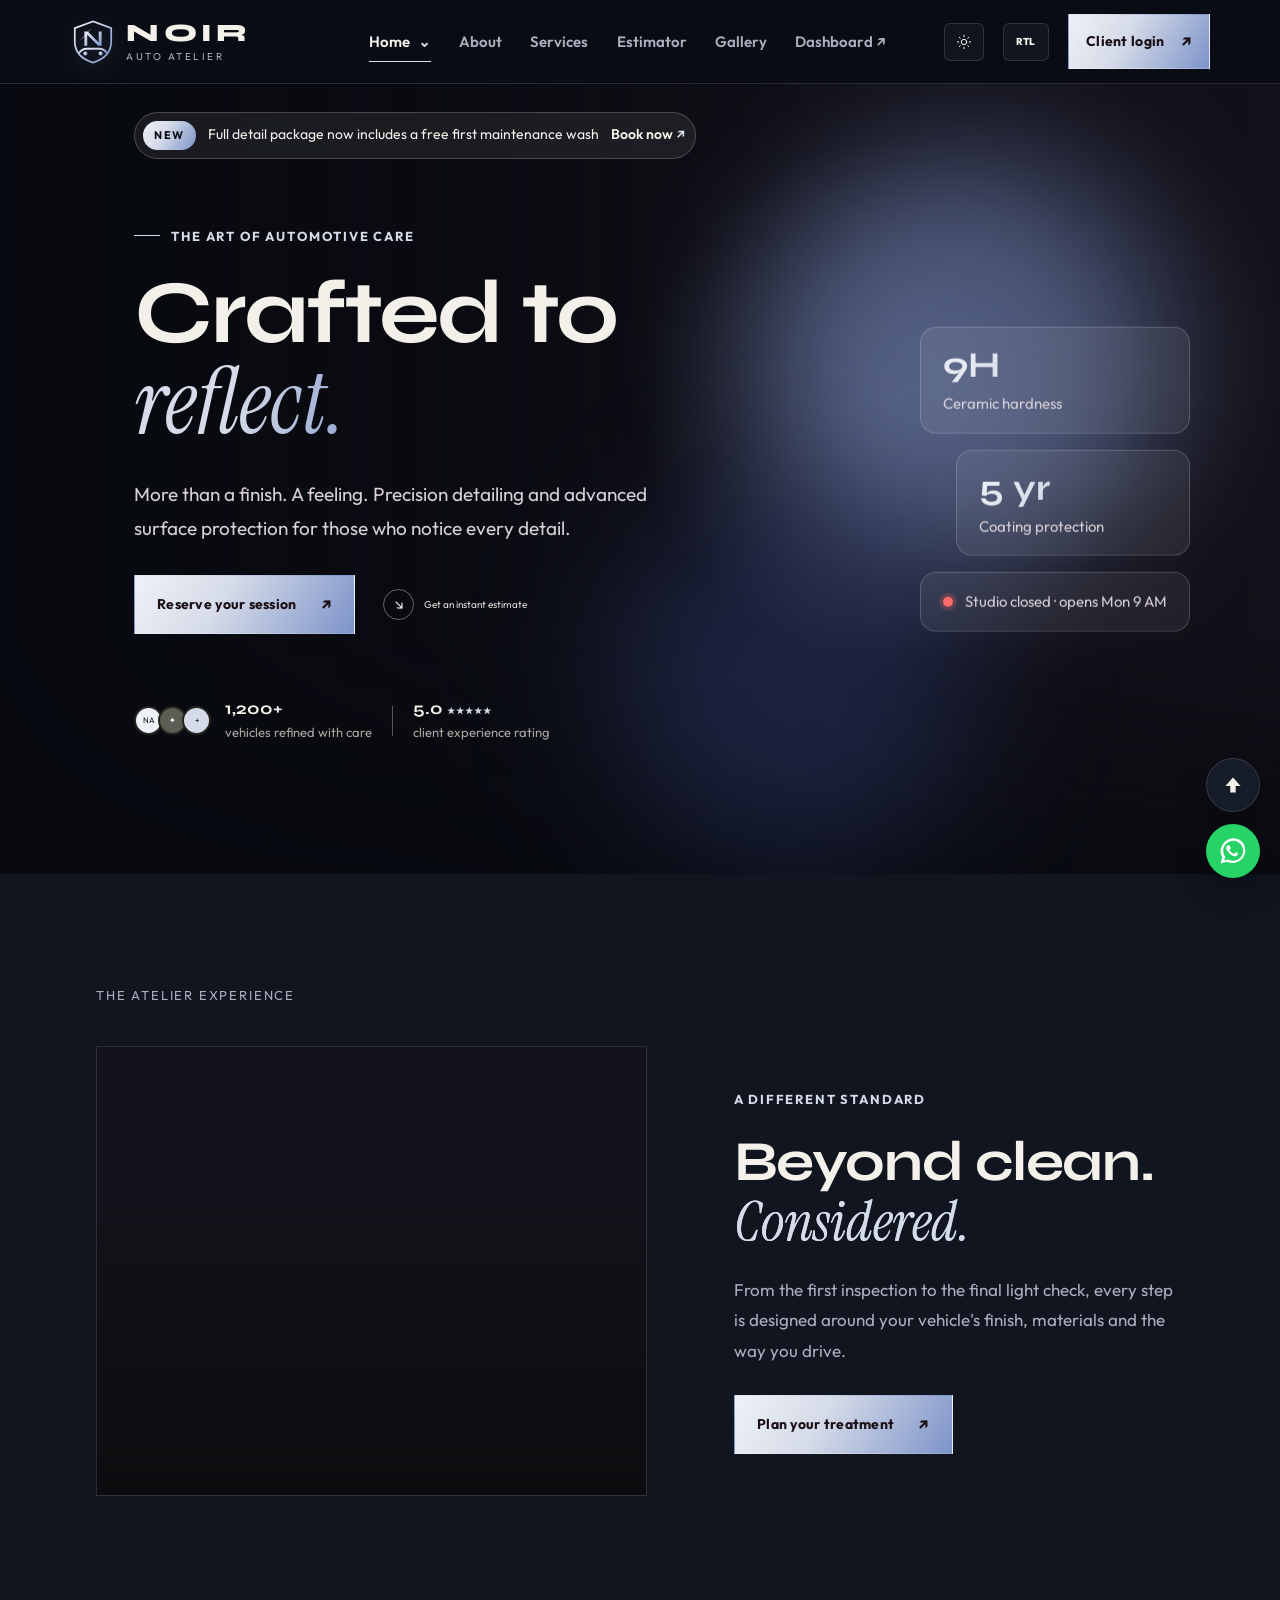
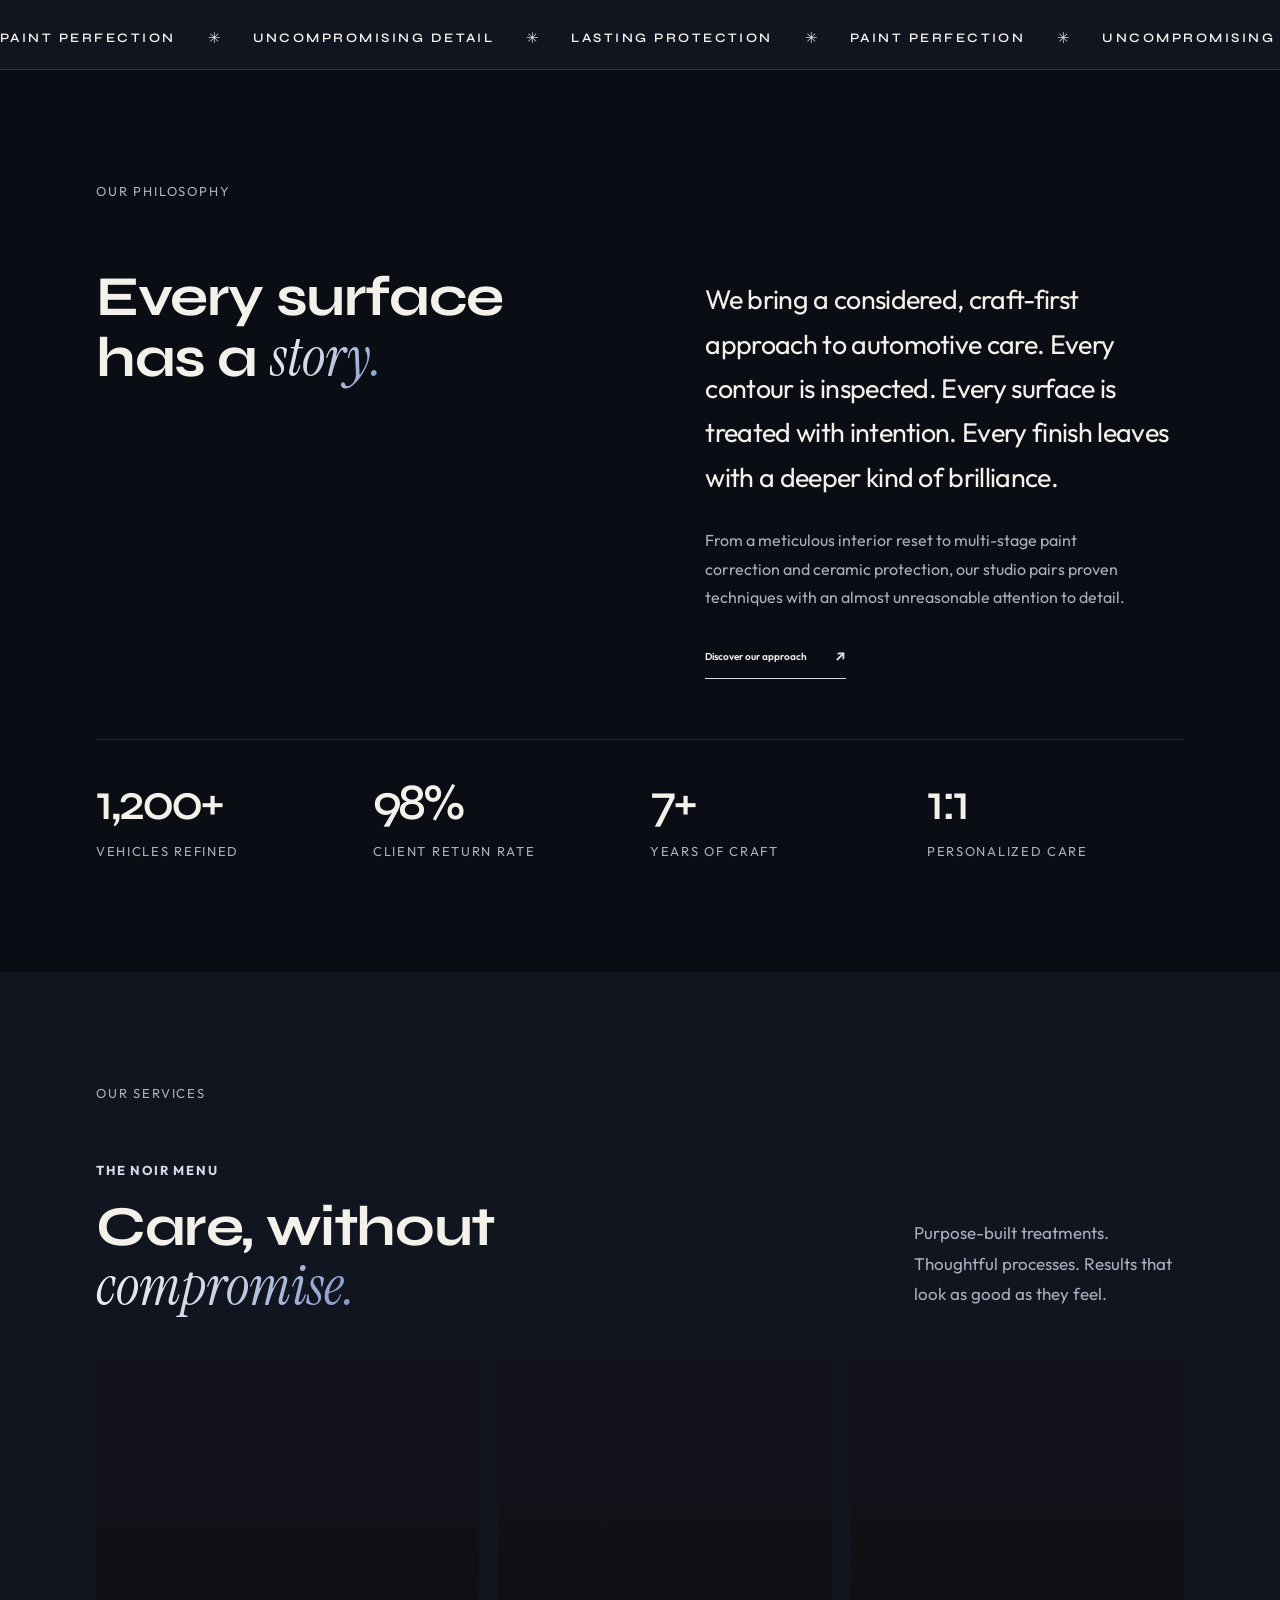
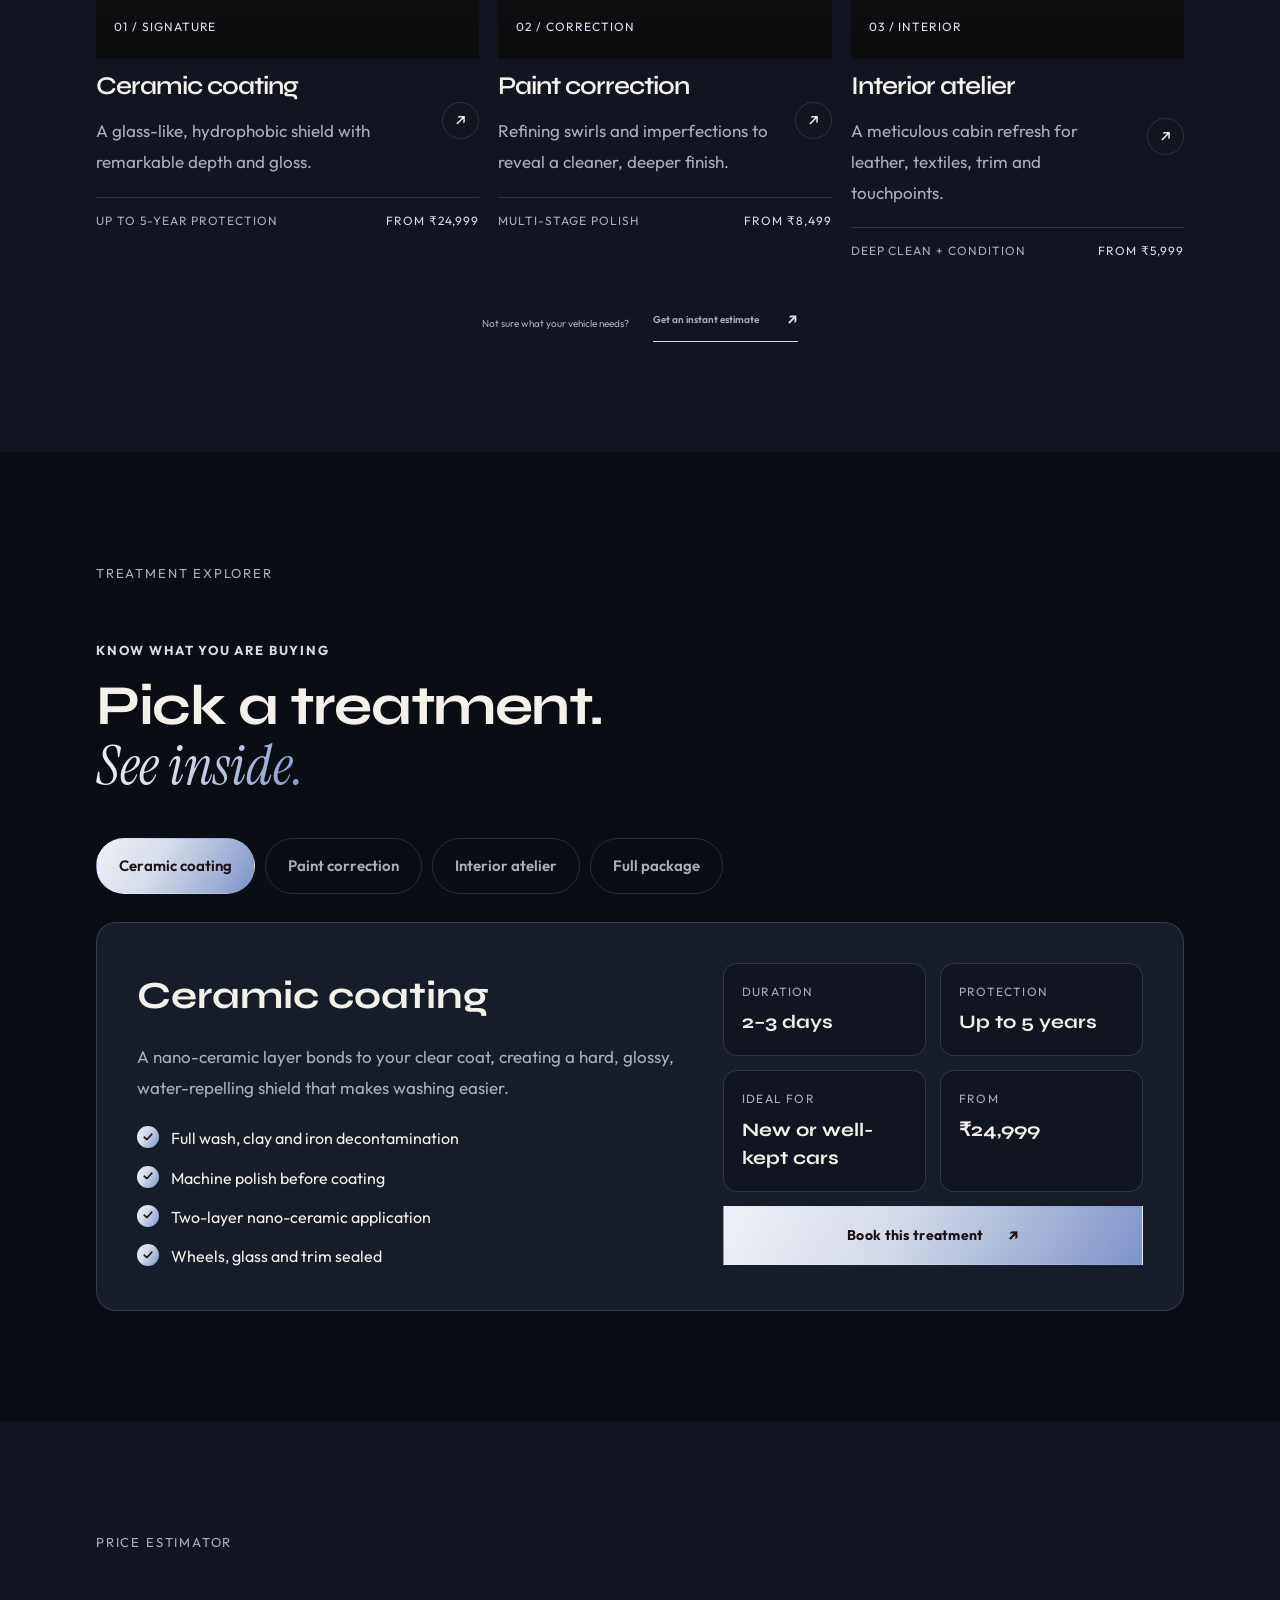
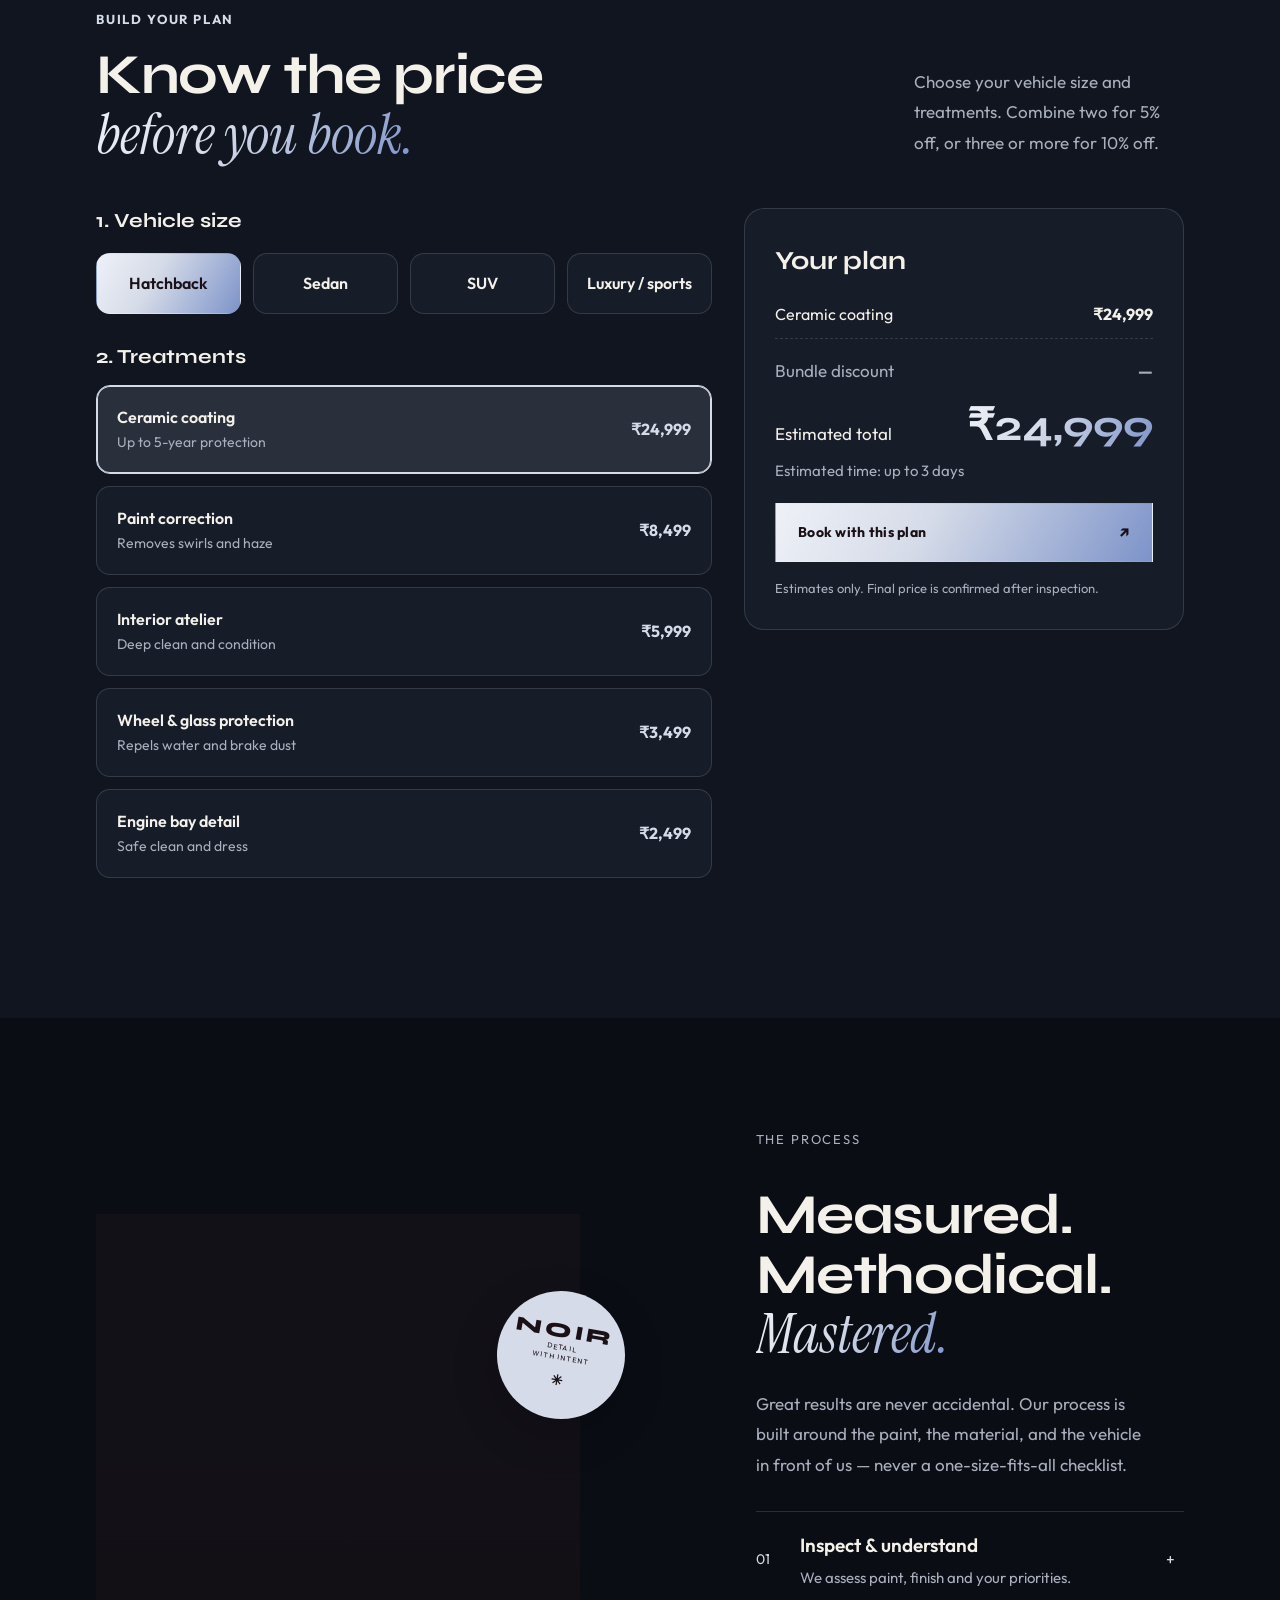
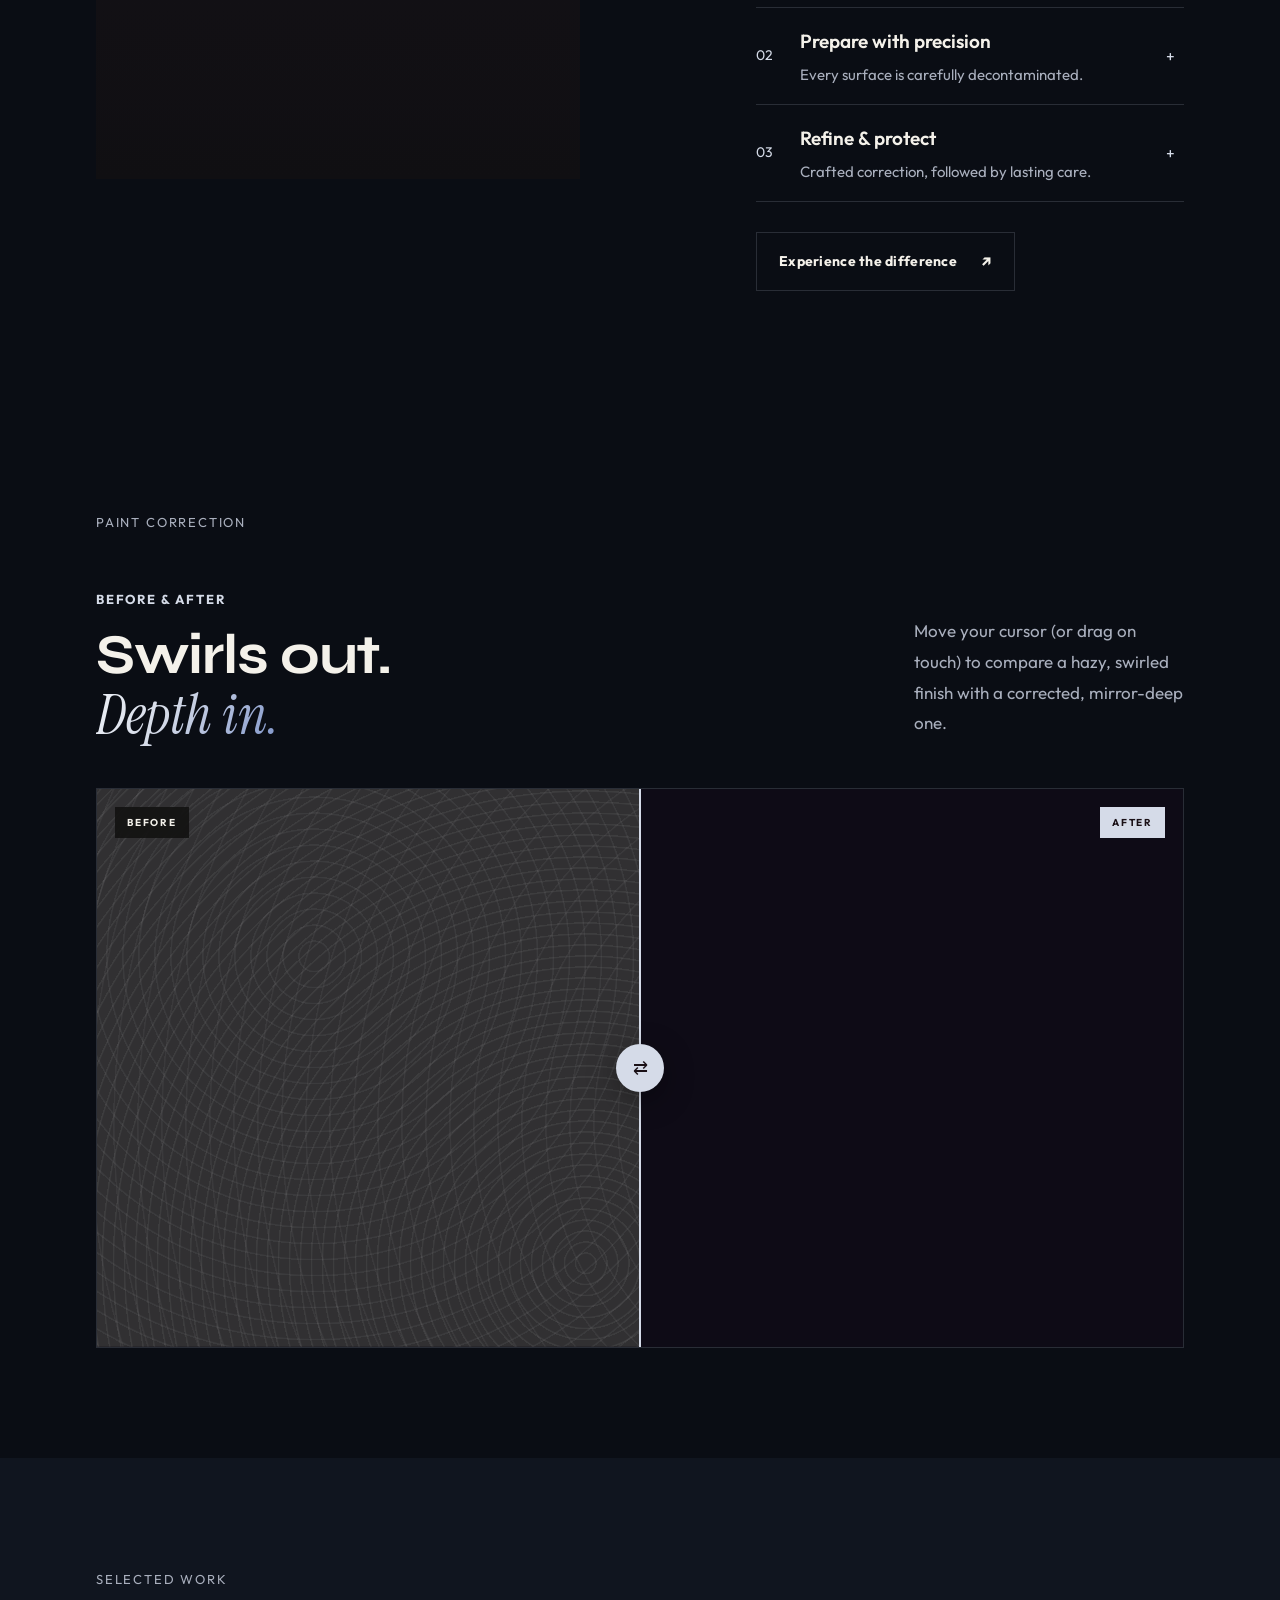
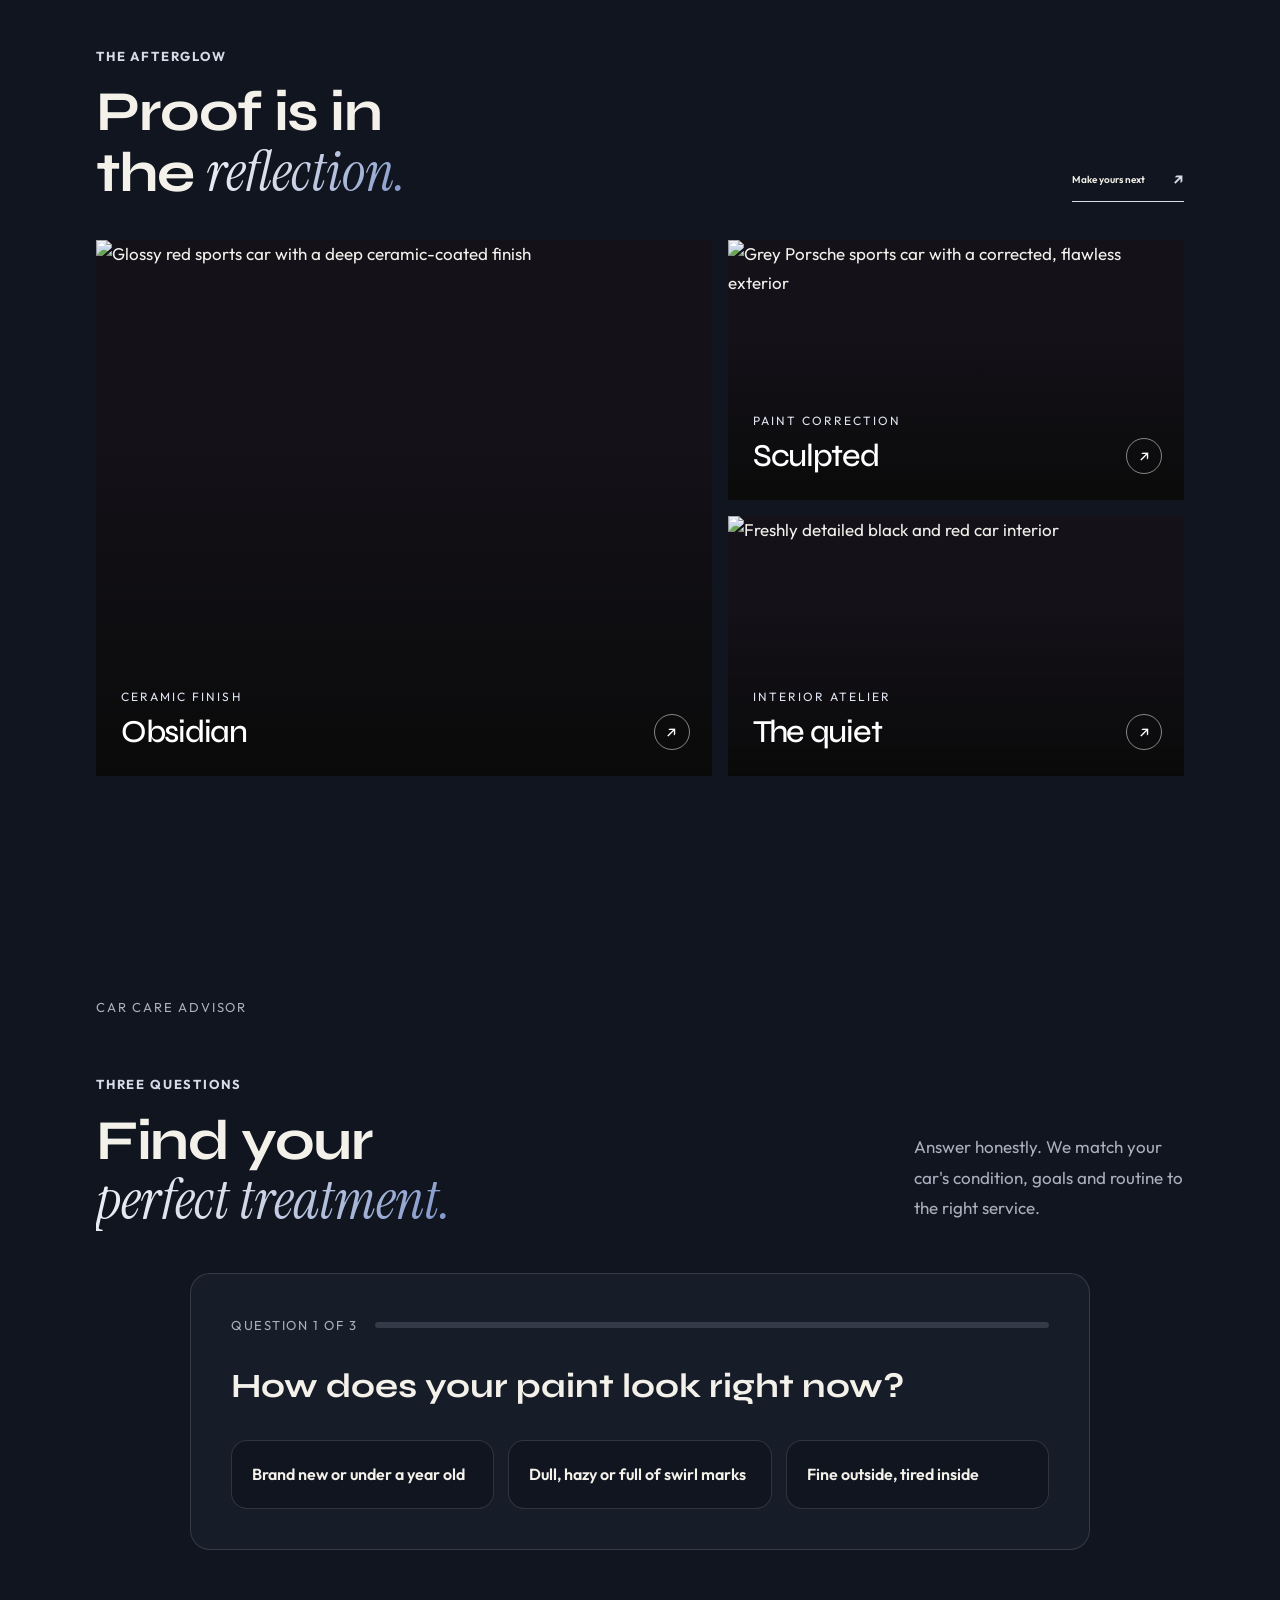
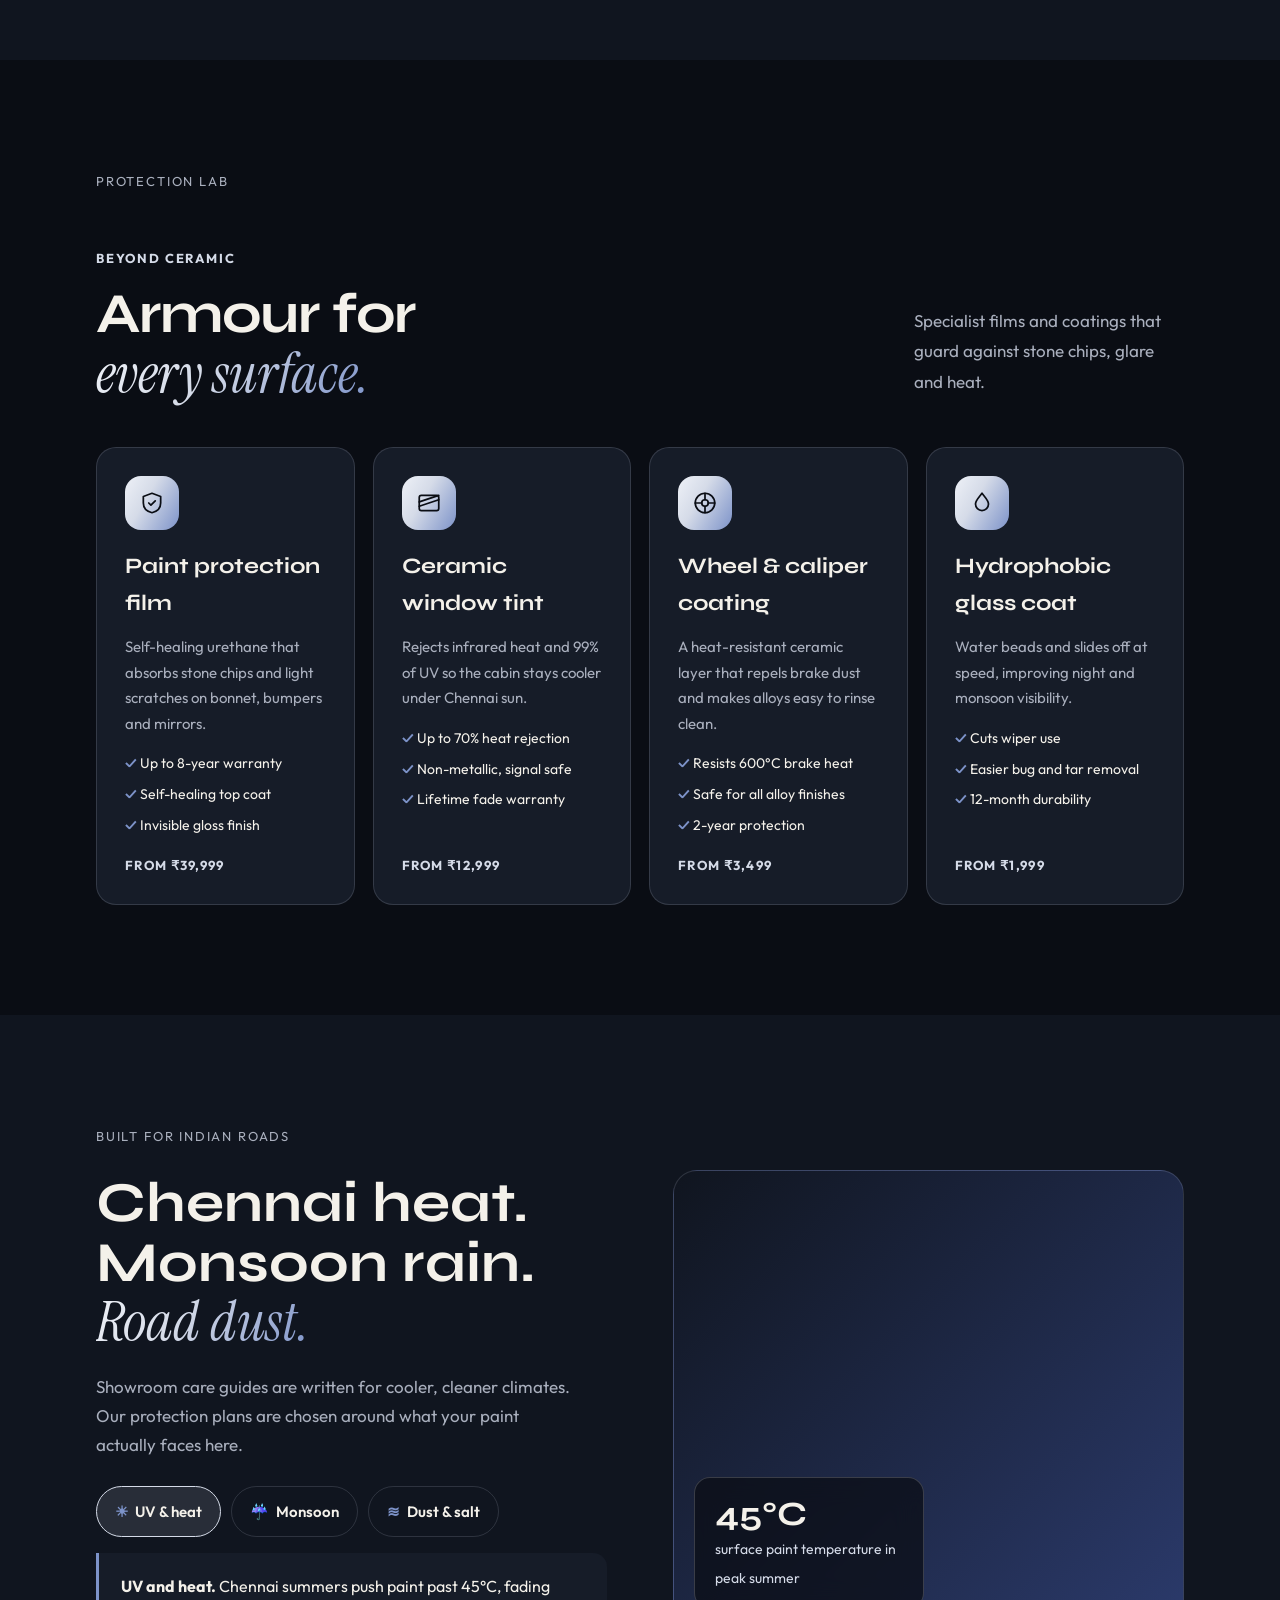
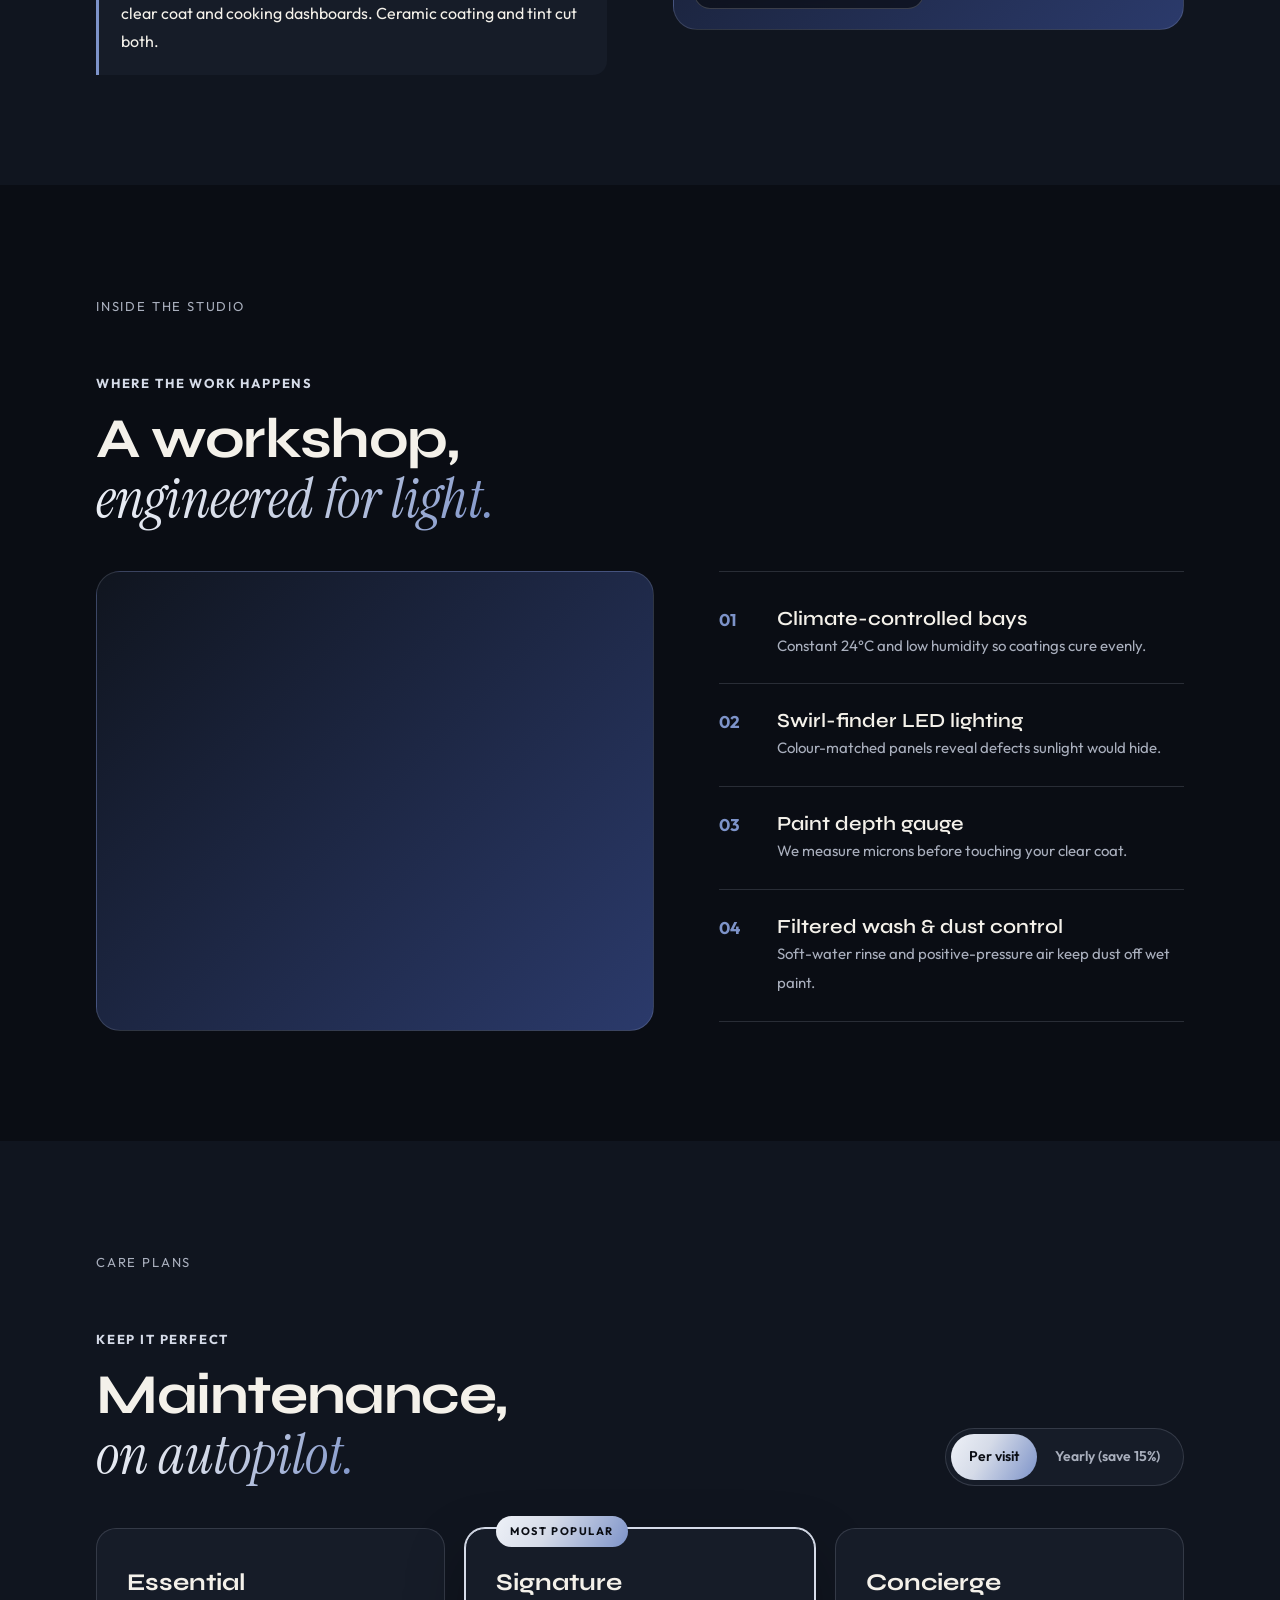
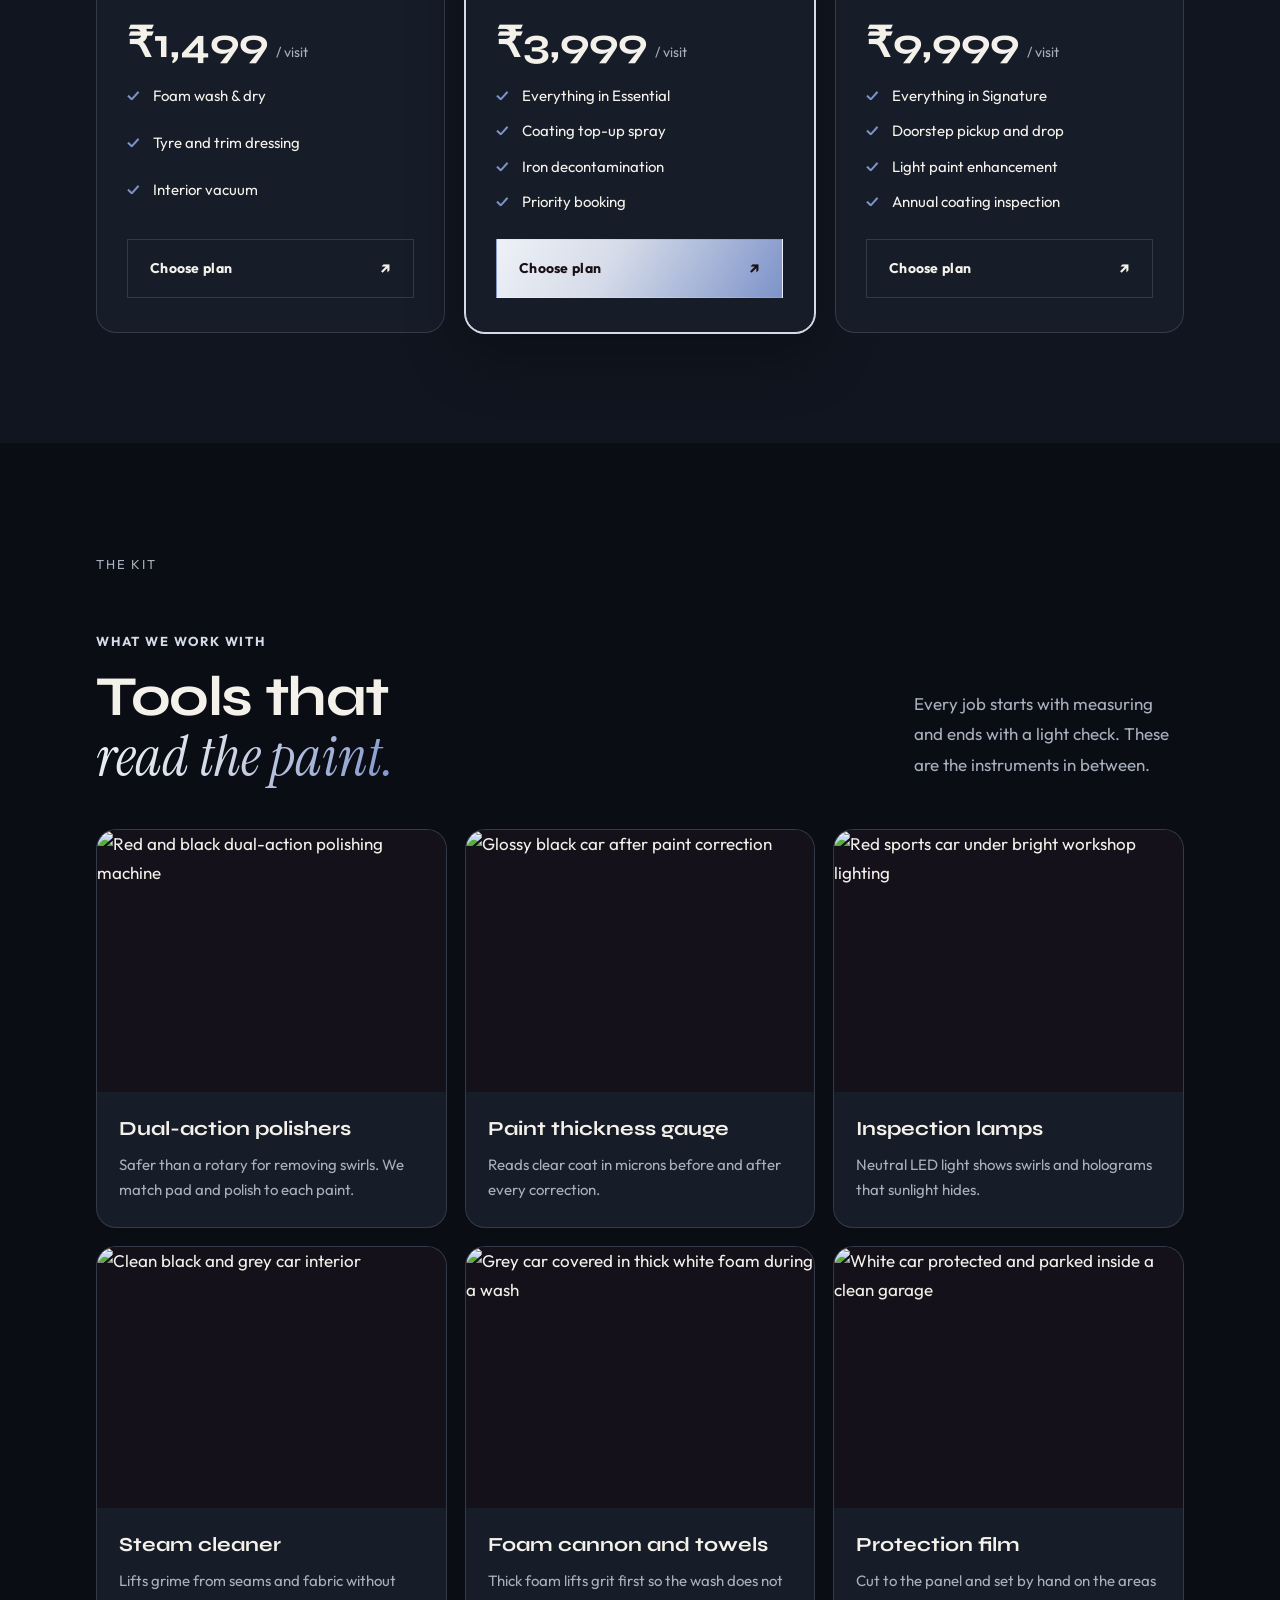
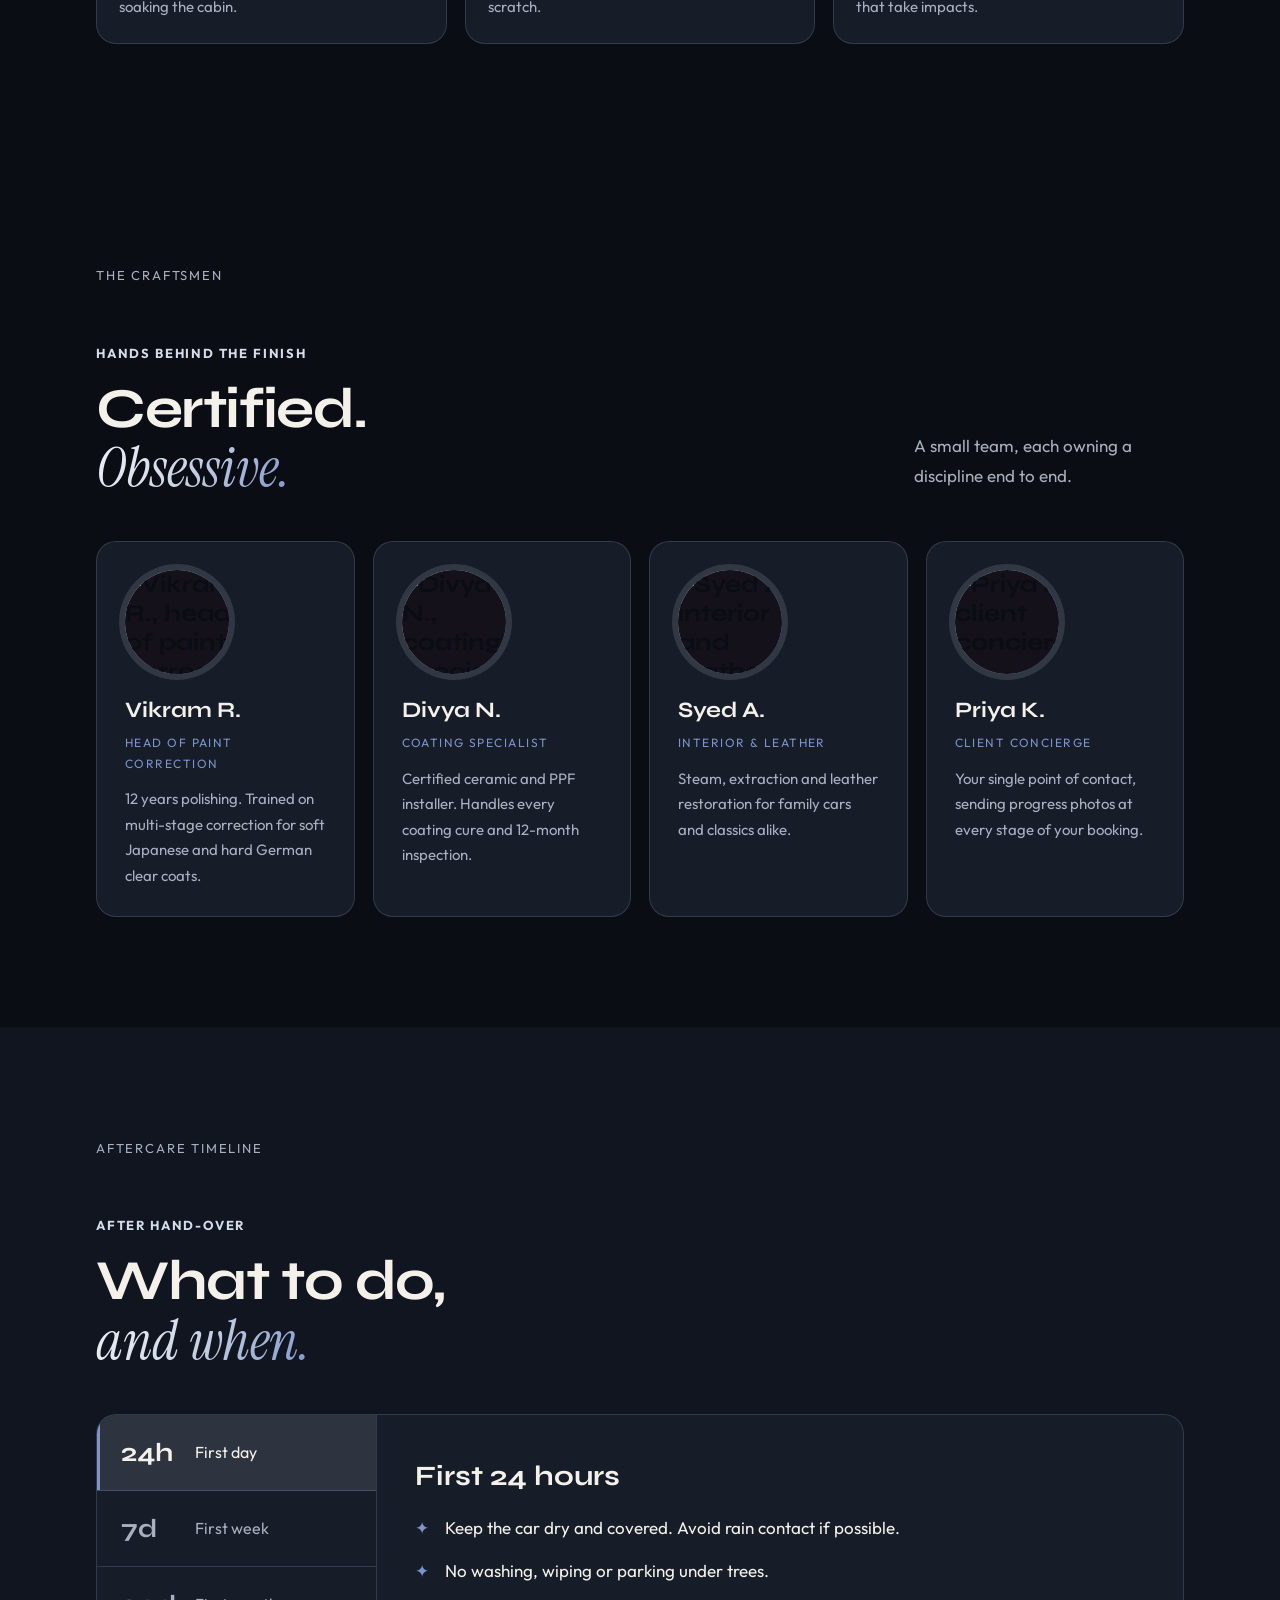
==== commit 314d120a: "Add files via upload" ====
--- a/index.html
+++ b/index.html
@@ -1,471 +1,473 @@
-<!DOCTYPE html>
-<html lang="en" dir="ltr">
-<head>
-  <meta charset="UTF-8">
-  <meta name="viewport" content="width=device-width, initial-scale=1.0">
-  <meta name="theme-color" content="#0a0d14">
-  <meta name="description" content="NOIR Auto Atelier — precision detailing, paint correction and ceramic coating for exceptional vehicles.">
-  <title>NOIR Auto Atelier — Crafted to Reflect</title>
-  <link rel="icon" type="image/svg+xml" href="data:image/svg+xml,%3Csvg xmlns='http://www.w3.org/2000/svg' viewBox='0 0 64 64'%3E%3Cdefs%3E%3ClinearGradient id='g' x1='0' y1='0' x2='1' y2='1'%3E%3Cstop offset='0' stop-color='%23eef1f7'/%3E%3Cstop offset='1' stop-color='%237d93c9'/%3E%3C/linearGradient%3E%3C/defs%3E%3Crect width='64' height='64' rx='15' fill='%230a0d14'/%3E%3Crect x='3' y='3' width='58' height='58' rx='12' fill='none' stroke='url(%23g)' stroke-opacity='.45' stroke-width='1.5'/%3E%3Cpath d='M18 40V16h5.5L40 34V16h6v24h-5.5L24 22v18z' fill='url(%23g)'/%3E%3Cpath d='M9 50c3-5 7-7 12-7h22c5 0 9 2 12 7' fill='none' stroke='%237d93c9' stroke-width='3' stroke-linecap='round'/%3E%3Ccircle cx='21' cy='50' r='3' fill='%23d5dbe8'/%3E%3Ccircle cx='43' cy='50' r='3' fill='%23d5dbe8'/%3E%3C/svg%3E">
-  <link rel="preconnect" href="https://fonts.googleapis.com">
-  <link rel="preconnect" href="https://fonts.gstatic.com" crossorigin>
-  <link href="https://fonts.googleapis.com/css2?family=Outfit:wght@300;400;500;600;700&family=Syne:wght@500;600;700;800&family=Instrument+Serif:ital@0;1&display=swap" rel="stylesheet">
-  <link rel="stylesheet" href="style.css">
-  <script defer src="script.js"></script>
-</head>
-<body>
-  <div class="scroll-progress" id="scrollProgress" aria-hidden="true"></div>
-  <header class="site-header" id="top">
-    <a class="brand" href="index.html" aria-label="NOIR Auto Atelier home">
-      <span class="brand-mark"><svg viewBox="0 0 48 48" role="img" aria-label="NOIR Auto Atelier emblem"><defs><linearGradient id="nlg" x1="0" y1="0" x2="1" y2="1"><stop offset="0" stop-color="var(--gold-light)"/><stop offset="1" stop-color="var(--secondary)"/></linearGradient></defs><path d="M24 2.5 43 9.5v14c0 11-7.5 18.5-19 22-11.5-3.5-19-11-19-22v-14z" fill="none" stroke="url(#nlg)" stroke-width="1.8"/><path d="M15 28V13h3.6L30 24.5V13h3v15h-3.6L18 16.5V28z" fill="url(#nlg)"/><path d="M9.5 35.5c2-3.2 4.6-4.5 8-4.5h13c3.4 0 6 1.3 8 4.5" fill="none" stroke="url(#nlg)" stroke-width="2" stroke-linecap="round"/><circle cx="16" cy="36" r="2.1" fill="url(#nlg)"/><circle cx="32" cy="36" r="2.1" fill="url(#nlg)"/><path d="M12 21 21 11" stroke="currentColor" stroke-width="1" stroke-linecap="round" opacity=".5"/></svg></span>
-      <span class="brand-copy"><strong>NOIR</strong><small>AUTO ATELIER</small></span>
-    </a>
-    <button class="menu-toggle" aria-label="Open navigation" aria-expanded="false"><span></span><span></span></button>
-    <nav class="main-nav" aria-label="Main navigation">
-      <div class="nav-dropdown">
-        <button class="nav-link nav-home-toggle active" type="button" aria-expanded="false">Home <span aria-hidden="true">⌄</span></button>
-        <div class="nav-dropdown-menu">
-          <a href="index.html" class="nav-dropdown-link active">Home</a>
-          <a href="home2.html" class="nav-dropdown-link">Home 2</a>
-        </div>
-      </div>
-      <a class="nav-link" href="about.html">About</a>
-      <a class="nav-link" href="services.html">Services</a>
-      <a class="nav-link" href="estimator.html">Estimator</a>
-      <a class="nav-link" href="gallery.html">Gallery</a>
-      <a class="nav-link nav-dashboard" href="dashboard.html">Dashboard ↗</a>
-    </nav>
-    <div class="header-actions">
-      <button class="icon-btn theme-toggle" type="button" aria-label="Switch to light mode" title="Switch to light mode"><svg class="icon-sun" viewBox="0 0 24 24" aria-hidden="true"><circle cx="12" cy="12" r="4"/><path d="M12 2v2m0 16v2M4.93 4.93l1.42 1.42m11.3 11.3 1.42 1.42M2 12h2m16 0h2M4.93 19.07l1.42-1.42m11.3-11.3 1.42-1.42"/></svg><svg class="icon-moon" viewBox="0 0 24 24" aria-hidden="true"><path d="M21 12.8A9 9 0 1 1 11.2 3a7 7 0 0 0 9.8 9.8z"/></svg></button>
-      <button class="icon-btn rtl-toggle" type="button" aria-label="Switch to right-to-left layout" title="Toggle text direction">RTL</button>
-      <a class="button button-gold button-small header-login" href="login.html">Client login <span>↗</span></a>
-    </div>
-  </header>
-
-  <main>
-    <section class="hero" id="home">
-      <div class="hero-image"></div><div class="hero-orb orb-a" aria-hidden="true"></div><div class="hero-orb orb-b" aria-hidden="true"></div><div class="hero-glare" aria-hidden="true"></div><div class="hero-vignette"></div>
-      <div class="hero-banner">
-        <b>NEW</b>
-        <span>Full detail package now includes a free first maintenance wash</span>
-        <a href="#booking">Book now <span>↗</span></a>
-      </div>
-      <div class="hero-content reveal">
-        <p class="eyebrow"><span class="eyebrow-line"></span> THE ART OF AUTOMOTIVE CARE</p>
-        <h1>Crafted to<br><em>reflect.</em></h1>
-        <p class="hero-lede">More than a finish. A feeling. Precision detailing and advanced surface protection for those who notice every detail.</p>
-        <div class="hero-actions"><a class="button button-gold" href="#booking">Reserve your session <span>↗</span></a><a class="play-link" href="estimator.html"><span class="play-icon">↘</span> Get an instant estimate</a></div>
-        <div class="hero-proof"><div class="proof-avatars"><span>NA</span><span>✦</span><span>+</span></div><div><strong>1,200+</strong><small>vehicles refined with care</small></div><div class="proof-divider"></div><div><strong>5.0 <span class="stars">★★★★★</span></strong><small>client experience rating</small></div></div>
-      </div>
-      <div class="hero-chips"><div class="chip"><strong>9H</strong><span>Ceramic hardness</span></div><div class="chip"><strong>5 yr</strong><span>Coating protection</span></div><div class="chip chip-status" id="studioStatus"><i class="dot"></i><span id="studioStatusText">Checking studio hours…</span></div></div>
-    </section>
-
-    <section class="home2-section section-pad" id="home2">
-      <div class="section-kicker reveal"><span>THE ATELIER EXPERIENCE</span></div>
-      <div class="home2-grid">
-        <div class="home2-image reveal" role="img" aria-label="Luxury car detailing under studio lights"></div>
-        <div class="home2-copy reveal"><p class="eyebrow">A DIFFERENT STANDARD</p><h2>Beyond clean.<br><em>Considered.</em></h2><p>From the first inspection to the final light check, every step is designed around your vehicle's finish, materials and the way you drive.</p><a class="button button-gold" href="#booking">Plan your treatment <span>↗</span></a></div>
-      </div>
-    </section>
-
-    <section class="ticker" aria-label="Our approach"><div class="ticker-track"><span>PAINT PERFECTION</span><b>✳</b><span>UNCOMPROMISING DETAIL</span><b>✳</b><span>LASTING PROTECTION</span><b>✳</b><span>PAINT PERFECTION</span><b>✳</b><span>UNCOMPROMISING DETAIL</span><b>✳</b><span>LASTING PROTECTION</span><b>✳</b></div></section>
-
-    <section class="intro section-pad" id="about">
-      <span id="studio" class="anchor-alias" aria-hidden="true"></span>
-      <div class="section-kicker reveal"><span>OUR PHILOSOPHY</span></div>
-      <div class="intro-grid">
-        <div class="intro-heading reveal"><h2>Every surface<br>has a <em>story.</em></h2></div>
-        <div class="intro-copy reveal"><p class="large-copy">We bring a considered, craft-first approach to automotive care. Every contour is inspected. Every surface is treated with intention. Every finish leaves with a deeper kind of brilliance.</p><p class="muted-copy">From a meticulous interior reset to multi-stage paint correction and ceramic protection, our studio pairs proven techniques with an almost unreasonable attention to detail.</p><a class="underlined-link" href="services.html">Discover our approach <span>↗</span></a></div>
-      </div>
-      <div class="stats-row reveal">
-        <div><strong data-count="1200" data-suffix="+">0</strong><span>VEHICLES REFINED</span></div>
-        <div><strong data-count="98" data-suffix="%">0</strong><span>CLIENT RETURN RATE</span></div>
-        <div><strong data-count="7" data-suffix="+">0</strong><span>YEARS OF CRAFT</span></div>
-        <div><strong>1:1</strong><span>PERSONALIZED CARE</span></div>
-      </div>
-    </section>
-
-    <section class="services section-pad" id="services">
-      <div class="section-kicker reveal"><span>OUR SERVICES</span></div>
-      <div class="section-heading-row reveal"><div><p class="eyebrow">THE NOIR MENU</p><h2>Care, without<br><em>compromise.</em></h2></div><p class="section-side-copy">Purpose-built treatments. Thoughtful processes. Results that look as good as they feel.</p></div>
-      <div class="service-grid">
-        <article class="service-card service-featured reveal"><div class="service-image image-ceramic"></div><div class="service-number">01 / SIGNATURE</div><div class="service-card-content"><div><h3>Ceramic coating</h3><p>A glass-like, hydrophobic shield with remarkable depth and gloss.</p></div><a href="#booking" class="circle-arrow" aria-label="Book ceramic coating">↗</a></div><div class="service-meta"><span>UP TO 5-YEAR PROTECTION</span><span>FROM ₹24,999</span></div></article>
-        <article class="service-card reveal"><div class="service-image image-paint"></div><div class="service-number">02 / CORRECTION</div><div class="service-card-content"><div><h3>Paint correction</h3><p>Refining swirls and imperfections to reveal a cleaner, deeper finish.</p></div><a href="#booking" class="circle-arrow" aria-label="Book paint correction">↗</a></div><div class="service-meta"><span>MULTI-STAGE POLISH</span><span>FROM ₹8,499</span></div></article>
-        <article class="service-card reveal"><div class="service-image image-interior"></div><div class="service-number">03 / INTERIOR</div><div class="service-card-content"><div><h3>Interior atelier</h3><p>A meticulous cabin refresh for leather, textiles, trim and touchpoints.</p></div><a href="#booking" class="circle-arrow" aria-label="Book interior detailing">↗</a></div><div class="service-meta"><span>DEEP CLEAN + CONDITION</span><span>FROM ₹5,999</span></div></article>
-      </div>
-      <div class="service-bottom reveal"><span>Not sure what your vehicle needs?</span><a class="underlined-link" href="estimator.html">Get an instant estimate <span>↗</span></a></div>
-    </section>
-
-    <section class="explorer section-pad" id="explorer">
-      <div class="section-kicker reveal"><span>TREATMENT EXPLORER</span></div>
-      <div class="section-heading-row reveal"><div><p class="eyebrow">KNOW WHAT YOU ARE BUYING</p><h2>Pick a treatment.<br><em>See inside.</em></h2></div></div>
-      <div class="tabs reveal" role="tablist" aria-label="Treatments">
-        <button class="tab active" type="button" role="tab" aria-selected="true" data-tab="ceramic">Ceramic coating</button>
-        <button class="tab" type="button" role="tab" aria-selected="false" tabindex="-1" data-tab="correction">Paint correction</button>
-        <button class="tab" type="button" role="tab" aria-selected="false" tabindex="-1" data-tab="interior">Interior atelier</button>
-        <button class="tab" type="button" role="tab" aria-selected="false" tabindex="-1" data-tab="full">Full package</button>
-      </div>
-      <div class="tab-panels reveal">
-        <article class="tab-panel active" id="panel-ceramic" role="tabpanel"><div class="panel-main"><h3>Ceramic coating</h3><p>A nano-ceramic layer bonds to your clear coat, creating a hard, glossy, water-repelling shield that makes washing easier.</p><ul class="check-list"><li>Full wash, clay and iron decontamination</li><li>Machine polish before coating</li><li>Two-layer nano-ceramic application</li><li>Wheels, glass and trim sealed</li></ul></div><div class="panel-facts"><div class="fact"><span>Duration</span><strong>2–3 days</strong></div><div class="fact"><span>Protection</span><strong>Up to 5 years</strong></div><div class="fact"><span>Ideal for</span><strong>New or well-kept cars</strong></div><div class="fact"><span>From</span><strong>₹24,999</strong></div><a class="button button-gold" href="#booking" data-service="Ceramic coating">Book this treatment <span>↗</span></a></div></article>
-        <article class="tab-panel" id="panel-correction" role="tabpanel"><div class="panel-main"><h3>Paint correction</h3><p>Multi-stage machine polishing removes swirls, haze and light scratches so the paint reflects like new.</p><ul class="check-list"><li>Paint-depth measurement before we start</li><li>Compound and polish matched to your paint</li><li>Inspection under swirl-finder lights</li><li>Optional sealant for six months of protection</li></ul></div><div class="panel-facts"><div class="fact"><span>Duration</span><strong>1–2 days</strong></div><div class="fact"><span>Result</span><strong>Mirror-deep gloss</strong></div><div class="fact"><span>Ideal for</span><strong>Swirled or dull paint</strong></div><div class="fact"><span>From</span><strong>₹8,499</strong></div><a class="button button-gold" href="#booking" data-service="Paint correction">Book this treatment <span>↗</span></a></div></article>
-        <article class="tab-panel" id="panel-interior" role="tabpanel"><div class="panel-main"><h3>Interior atelier</h3><p>A deep clean and condition for every surface you touch, from seats and carpets to vents and screens.</p><ul class="check-list"><li>Vacuum, steam and extraction of seats and carpets</li><li>Leather cleaned and conditioned</li><li>Dashboard, trim and vents detailed</li><li>Odour and allergen treatment</li></ul></div><div class="panel-facts"><div class="fact"><span>Duration</span><strong>Half a day</strong></div><div class="fact"><span>Refresh</span><strong>Every 6–12 months</strong></div><div class="fact"><span>Ideal for</span><strong>Family and daily cars</strong></div><div class="fact"><span>From</span><strong>₹5,999</strong></div><a class="button button-gold" href="#booking" data-service="Interior atelier">Book this treatment <span>↗</span></a></div></article>
-        <article class="tab-panel" id="panel-full" role="tabpanel"><div class="panel-main"><h3>Full detail package</h3><p>Interior atelier, paint correction and ceramic coating in a single booking, with one inspection and one hand-over.</p><ul class="check-list"><li>Everything in the three treatments</li><li>Priority scheduling</li><li>Free first maintenance wash</li><li>One written inspection report</li></ul></div><div class="panel-facts"><div class="fact"><span>Duration</span><strong>4–5 days</strong></div><div class="fact"><span>Protection</span><strong>Up to 5 years</strong></div><div class="fact"><span>Ideal for</span><strong>Showroom-level results</strong></div><div class="fact"><span>From</span><strong>₹32,999</strong></div><a class="button button-gold" href="#booking" data-service="Full detail package">Book this package <span>↗</span></a></div></article>
-      </div>
-    </section>
-
-    <section class="estimator section-pad" id="estimator">
-      <div class="section-kicker reveal"><span>PRICE ESTIMATOR</span></div>
-      <div class="section-heading-row reveal"><div><p class="eyebrow">BUILD YOUR PLAN</p><h2>Know the price<br><em>before you book.</em></h2></div><p class="section-side-copy">Choose your vehicle size and treatments. Combine two for 5% off, or three or more for 10% off.</p></div>
-      <div class="est-grid reveal">
-        <div class="est-controls">
-          <fieldset><legend>1. Vehicle size</legend><div class="size-options">
-            <label class="pill"><input type="radio" name="size" value="1" data-label="Hatchback" checked><span>Hatchback</span></label>
-            <label class="pill"><input type="radio" name="size" value="1.15" data-label="Sedan"><span>Sedan</span></label>
-            <label class="pill"><input type="radio" name="size" value="1.3" data-label="SUV"><span>SUV</span></label>
-            <label class="pill"><input type="radio" name="size" value="1.5" data-label="Luxury or sports car"><span>Luxury / sports</span></label>
-          </div></fieldset>
-          <fieldset><legend>2. Treatments</legend><div class="est-treatments">
-            <label class="opt"><input type="checkbox" data-name="Ceramic coating" data-price="24999" data-days="3" checked><span class="opt-body"><span class="opt-name">Ceramic coating<small>Up to 5-year protection</small></span><span class="opt-price">₹24,999</span></span></label>
-            <label class="opt"><input type="checkbox" data-name="Paint correction" data-price="8499" data-days="2"><span class="opt-body"><span class="opt-name">Paint correction<small>Removes swirls and haze</small></span><span class="opt-price">₹8,499</span></span></label>
-            <label class="opt"><input type="checkbox" data-name="Interior atelier" data-price="5999" data-days="1"><span class="opt-body"><span class="opt-name">Interior atelier<small>Deep clean and condition</small></span><span class="opt-price">₹5,999</span></span></label>
-            <label class="opt"><input type="checkbox" data-name="Wheel &amp; glass protection" data-price="3499" data-days="1"><span class="opt-body"><span class="opt-name">Wheel &amp; glass protection<small>Repels water and brake dust</small></span><span class="opt-price">₹3,499</span></span></label>
-            <label class="opt"><input type="checkbox" data-name="Engine bay detail" data-price="2499" data-days="1"><span class="opt-body"><span class="opt-name">Engine bay detail<small>Safe clean and dress</small></span><span class="opt-price">₹2,499</span></span></label>
-          </div></fieldset>
-        </div>
-        <aside class="est-summary"><h3>Your plan</h3><ul id="estLines"></ul><div class="est-row"><span>Bundle discount</span><b id="estDiscount">—</b></div><div class="est-total"><span>Estimated total</span><strong id="estTotal">₹0</strong></div><p id="estTime"></p><button class="button button-gold button-full" type="button" id="estBook">Book with this plan <span>↗</span></button><small>Estimates only. Final price is confirmed after inspection.</small></aside>
-      </div>
-    </section>
-
-    <section class="craft section-pad">
-      <div class="craft-visual reveal"><div class="craft-photo"></div><div class="craft-stamp"><span>NOIR</span><small>DETAIL<br>WITH INTENT</small><b>✳</b></div></div>
-      <div class="craft-copy reveal">
-        <div class="section-kicker"><span>THE PROCESS</span></div>
-        <h2>Measured.<br>Methodical.<br><em>Mastered.</em></h2>
-        <p>Great results are never accidental. Our process is built around the paint, the material, and the vehicle in front of us — never a one-size-fits-all checklist.</p>
-        <div class="process-list">
-          <div><span>01</span><div><strong>Inspect &amp; understand</strong><small>We assess paint, finish and your priorities.</small></div><span class="process-plus">+</span></div>
-          <div><span>02</span><div><strong>Prepare with precision</strong><small>Every surface is carefully decontaminated.</small></div><span class="process-plus">+</span></div>
-          <div><span>03</span><div><strong>Refine &amp; protect</strong><small>Crafted correction, followed by lasting care.</small></div><span class="process-plus">+</span></div>
-        </div>
-        <a class="button button-outline" href="#booking">Experience the difference <span>↗</span></a>
-      </div>
-    </section>
-
-    <section class="transform section-pad" id="transform">
-      <div class="section-kicker reveal"><span>PAINT CORRECTION</span></div>
-      <div class="section-heading-row reveal"><div><p class="eyebrow">BEFORE &amp; AFTER</p><h2>Swirls out.<br><em>Depth in.</em></h2></div><p class="section-side-copy">Move your cursor (or drag on touch) to compare a hazy, swirled finish with a corrected, mirror-deep one.</p></div>
-      <div class="compare reveal" id="compare" aria-label="Before and after paint correction comparison">
-        <div class="compare-layer compare-after"></div>
-        <div class="compare-layer compare-before"></div>
-        <span class="compare-tag tag-before">BEFORE</span><span class="compare-tag tag-after">AFTER</span>
-        <div class="compare-handle" role="slider" tabindex="0" aria-label="Comparison position" aria-valuemin="0" aria-valuemax="100" aria-valuenow="50"><span>⇄</span></div>
-      </div>
-    </section>
-
-    <section class="gallery section-pad" id="gallery">
-      <div class="section-kicker reveal"><span>SELECTED WORK</span></div>
-      <div class="section-heading-row reveal"><div><p class="eyebrow">THE AFTERGLOW</p><h2>Proof is in<br>the <em>reflection.</em></h2></div><a class="underlined-link" href="#booking">Make yours next <span>↗</span></a></div>
-      <div class="gallery-grid">
-        <button class="gallery-item gallery-large reveal" type="button" data-gallery-title="Obsidian / Ceramic finish"><img src="https://images.unsplash.com/photo-1492144534655-ae79c964c9d7?auto=format&fit=crop&w=1400&q=85" alt="Glossy luxury sports car in dramatic light" loading="lazy" data-image-fallback="car"><span class="gallery-overlay"><span>CERAMIC FINISH</span><strong>Obsidian</strong><b>↗</b></span></button>
-        <button class="gallery-item reveal" type="button" data-gallery-title="Sculpted / Paint correction"><img src="https://images.unsplash.com/photo-1503376780353-7e6692767b70?auto=format&fit=crop&w=1000&q=85" alt="Sculpted sports car exterior" loading="lazy" data-image-fallback="car"><span class="gallery-overlay"><span>PAINT CORRECTION</span><strong>Sculpted</strong><b>↗</b></span></button>
-        <button class="gallery-item reveal" type="button" data-gallery-title="The quiet / Interior detailing"><img src="https://images.unsplash.com/photo-1507136566006-cfc505b114fc?auto=format&fit=crop&w=1000&q=85" alt="Premium vehicle interior" loading="lazy" data-image-fallback="car"><span class="gallery-overlay"><span>INTERIOR ATELIER</span><strong>The quiet</strong><b>↗</b></span></button>
-      </div>
-    </section>
-
-    <!-- ========== NEW SECTIONS ========== -->
-
-    <section class="advisor section-pad" id="advisor">
-      <div class="section-kicker reveal"><span>CAR CARE ADVISOR</span></div>
-      <div class="section-heading-row reveal"><div><p class="eyebrow">THREE QUESTIONS</p><h2>Find your<br><em>perfect treatment.</em></h2></div><p class="section-side-copy">Answer honestly. We match your car's condition, goals and routine to the right service.</p></div>
-      <div class="adv-card reveal" id="advCard">
-        <div class="adv-top"><span id="advStep">Question 1 of 3</span><div class="adv-bar"><i id="advBar"></i></div></div>
-        <h3 id="advQ"></h3>
-        <div class="adv-options" id="advOpts"></div>
-        <div class="adv-result" id="advResult" hidden>
-          <p class="eyebrow">YOUR MATCH</p><h3 id="advName"></h3><p id="advWhy"></p>
-          <div class="adv-actions"><button class="button button-gold" type="button" id="advBook">Book this treatment <span>↗</span></button><button class="button button-outline" type="button" id="advRestart">Retake</button></div>
-        </div>
-      </div>
-    </section>
-
-    <section class="lab section-pad" id="lab">
-      <div class="section-kicker reveal"><span>PROTECTION LAB</span></div>
-      <div class="section-heading-row reveal"><div><p class="eyebrow">BEYOND CERAMIC</p><h2>Armour for<br><em>every surface.</em></h2></div><p class="section-side-copy">Specialist films and coatings that guard against stone chips, glare and heat.</p></div>
-      <div class="lab-grid">
-        <article class="lab-card reveal"><div class="lab-ico"><svg viewBox="0 0 24 24"><path d="M12 3 4 6v6c0 4.5 3.2 7.8 8 9 4.8-1.2 8-4.5 8-9V6z"/><path d="m9 12 2 2 4-4"/></svg></div><h3>Paint protection film</h3><p>Self-healing urethane that absorbs stone chips and light scratches on bonnet, bumpers and mirrors.</p><ul><li>Up to 8-year warranty</li><li>Self-healing top coat</li><li>Invisible gloss finish</li></ul><b>FROM ₹39,999</b></article>
-        <article class="lab-card reveal"><div class="lab-ico"><svg viewBox="0 0 24 24"><rect x="3" y="5" width="18" height="14" rx="2"/><path d="M3 15 21 9M3 11l18-6"/></svg></div><h3>Ceramic window tint</h3><p>Rejects infrared heat and 99% of UV so the cabin stays cooler under Chennai sun.</p><ul><li>Up to 70% heat rejection</li><li>Non-metallic, signal safe</li><li>Lifetime fade warranty</li></ul><b>FROM ₹12,999</b></article>
-        <article class="lab-card reveal"><div class="lab-ico"><svg viewBox="0 0 24 24"><circle cx="12" cy="12" r="9"/><circle cx="12" cy="12" r="3"/><path d="M12 3v6m0 6v6M3 12h6m6 0h6"/></svg></div><h3>Wheel &amp; caliper coating</h3><p>A heat-resistant ceramic layer that repels brake dust and makes alloys easy to rinse clean.</p><ul><li>Resists 600°C brake heat</li><li>Safe for all alloy finishes</li><li>2-year protection</li></ul><b>FROM ₹3,499</b></article>
-        <article class="lab-card reveal"><div class="lab-ico"><svg viewBox="0 0 24 24"><path d="M12 3c3 4 6 6.5 6 10a6 6 0 0 1-12 0c0-3.5 3-6 6-10z"/></svg></div><h3>Hydrophobic glass coat</h3><p>Water beads and slides off at speed, improving night and monsoon visibility.</p><ul><li>Cuts wiper use</li><li>Easier bug and tar removal</li><li>12-month durability</li></ul><b>FROM ₹1,999</b></article>
-      </div>
-    </section>
-
-    <section class="roads section-pad" id="roads">
-      <div class="roads-grid">
-        <div class="roads-copy reveal">
-          <div class="section-kicker"><span>BUILT FOR INDIAN ROADS</span></div>
-          <h2>Chennai heat.<br>Monsoon rain.<br><em>Road dust.</em></h2>
-          <p>Showroom care guides are written for cooler, cleaner climates. Our protection plans are chosen around what your paint actually faces here.</p>
-          <div class="threats">
-            <button class="threat active" type="button" data-threat="0"><b>☀</b> UV &amp; heat</button>
-            <button class="threat" type="button" data-threat="1"><b>☔</b> Monsoon</button>
-            <button class="threat" type="button" data-threat="2"><b>≋</b> Dust &amp; salt</button>
-          </div>
-          <div class="threat-panel" id="threatPanel" aria-live="polite"></div>
-        </div>
-        <div class="roads-photo reveal"><img src="https://unsplash.com/photos/8k_T1EwTySs/download?force=true&w=1200" alt="Detailer protecting a car with gloves and microfibre" loading="lazy"><div class="roads-badge"><strong>45°C</strong><span>surface paint temperature in peak summer</span></div></div>
-      </div>
-    </section>
-
-    <section class="tour section-pad" id="tour">
-      <div class="section-kicker reveal"><span>INSIDE THE STUDIO</span></div>
-      <div class="section-heading-row reveal"><div><p class="eyebrow">WHERE THE WORK HAPPENS</p><h2>A workshop,<br><em>engineered for light.</em></h2></div></div>
-      <div class="tour-grid">
-        <div class="tour-photo reveal"><img src="https://unsplash.com/photos/M5lsL2E4ot0/download?force=true&w=1400" alt="Professional auto detailing and polishing in progress" loading="lazy"></div>
-        <div class="tour-list reveal">
-          <div class="tour-item"><span>01</span><div><strong>Climate-controlled bays</strong><small>Constant 24°C and low humidity so coatings cure evenly.</small></div></div>
-          <div class="tour-item"><span>02</span><div><strong>Swirl-finder LED lighting</strong><small>Colour-matched panels reveal defects sunlight would hide.</small></div></div>
-          <div class="tour-item"><span>03</span><div><strong>Paint depth gauge</strong><small>We measure microns before touching your clear coat.</small></div></div>
-          <div class="tour-item"><span>04</span><div><strong>Filtered wash &amp; dust control</strong><small>Soft-water rinse and positive-pressure air keep dust off wet paint.</small></div></div>
-        </div>
-      </div>
-    </section>
-
-    <section class="plans section-pad" id="plans">
-      <div class="section-kicker reveal"><span>CARE PLANS</span></div>
-      <div class="section-heading-row reveal"><div><p class="eyebrow">KEEP IT PERFECT</p><h2>Maintenance,<br><em>on autopilot.</em></h2></div>
-        <div class="billing" role="group" aria-label="Billing period"><button type="button" class="bill active" data-period="visit">Per visit</button><button type="button" class="bill" data-period="year">Yearly (save 15%)</button></div></div>
-      <div class="plan-grid">
-        <article class="plan reveal"><h3>Essential</h3><p class="plan-price"><strong data-visit="1499" data-year="5099">₹1,499</strong><small class="per">/ visit</small></p><ul><li>Foam wash &amp; dry</li><li>Tyre and trim dressing</li><li>Interior vacuum</li></ul><a class="button button-outline button-full" href="#booking">Choose plan <span>↗</span></a></article>
-        <article class="plan plan-pop reveal"><span class="plan-tag">MOST POPULAR</span><h3>Signature</h3><p class="plan-price"><strong data-visit="3999" data-year="13599">₹3,999</strong><small class="per">/ visit</small></p><ul><li>Everything in Essential</li><li>Coating top-up spray</li><li>Iron decontamination</li><li>Priority booking</li></ul><a class="button button-gold button-full" href="#booking">Choose plan <span>↗</span></a></article>
-        <article class="plan reveal"><h3>Concierge</h3><p class="plan-price"><strong data-visit="9999" data-year="33999">₹9,999</strong><small class="per">/ visit</small></p><ul><li>Everything in Signature</li><li>Doorstep pickup and drop</li><li>Light paint enhancement</li><li>Annual coating inspection</li></ul><a class="button button-outline button-full" href="#booking">Choose plan <span>↗</span></a></article>
-      </div>
-    </section>
-
-    <section class="team section-pad" id="team">
-      <div class="section-kicker reveal"><span>THE CRAFTSMEN</span></div>
-      <div class="section-heading-row reveal"><div><p class="eyebrow">HANDS BEHIND THE FINISH</p><h2>Certified.<br><em>Obsessive.</em></h2></div><p class="section-side-copy">A small team, each owning a discipline end to end.</p></div>
-      <div class="team-grid">
-        <article class="member reveal"><div class="avatar">VR</div><h3>Vikram R.</h3><small>HEAD OF PAINT CORRECTION</small><p>12 years polishing. Trained on multi-stage correction for soft Japanese and hard German clear coats.</p></article>
-        <article class="member reveal"><div class="avatar">DN</div><h3>Divya N.</h3><small>COATING SPECIALIST</small><p>Certified ceramic and PPF installer. Handles every coating cure and 12-month inspection.</p></article>
-        <article class="member reveal"><div class="avatar">SA</div><h3>Syed A.</h3><small>INTERIOR &amp; LEATHER</small><p>Steam, extraction and leather restoration for family cars and classics alike.</p></article>
-        <article class="member reveal"><div class="avatar">PK</div><h3>Priya K.</h3><small>CLIENT CONCIERGE</small><p>Your single point of contact, sending progress photos at every stage of your booking.</p></article>
-      </div>
-    </section>
-
-    <section class="aftercare section-pad" id="aftercare">
-      <div class="section-kicker reveal"><span>AFTERCARE TIMELINE</span></div>
-      <div class="section-heading-row reveal"><div><p class="eyebrow">AFTER HAND-OVER</p><h2>What to do,<br><em>and when.</em></h2></div></div>
-      <div class="after reveal">
-        <div class="after-steps" role="tablist" aria-label="Aftercare stages">
-          <button class="astep active" type="button" role="tab" data-i="0"><b>24h</b><span>First day</span></button>
-          <button class="astep" type="button" role="tab" data-i="1"><b>7d</b><span>First week</span></button>
-          <button class="astep" type="button" role="tab" data-i="2"><b>30d</b><span>First month</span></button>
-          <button class="astep" type="button" role="tab" data-i="3"><b>12m</b><span>Yearly</span></button>
-        </div>
-        <div class="after-body" id="afterBody" aria-live="polite"></div>
-      </div>
-    </section>
-
-    <!-- ========== END NEW SECTIONS ========== -->
-
-    <!-- ========== NOIR v9 NEW SECTIONS ========== -->
-
-<section class="nx-fit section-pad" id="nx-fit">
-  <div class="section-kicker reveal"><span>FIND YOUR VEHICLE</span></div>
-  <div class="section-heading-row reveal"><div><p class="eyebrow">WHAT FITS YOUR CAR</p><h2>Every body shape<br><em>needs its own plan.</em></h2></div><p class="section-side-copy">Pick your vehicle type to see the package we recommend, the time it takes and the starting price.</p></div>
-  <div class="gt-nav nx-tabs reveal" id="nxTabs" role="tablist" aria-label="Vehicle type"></div>
-  <div class="nx-fit-card reveal" id="nxFitCard" aria-live="polite"></div>
-</section>
-
-<section class="nx-newcar alt section-pad" id="nx-newcar">
-  <div class="nx-split">
-    <div class="nx-photo reveal"><img loading="lazy" src="https://images.unsplash.com/photo-1485291571150-772bcfc10da5?auto=format&fit=crop&w=1400&q=80" alt="New car parked in a clean garage" onerror="this.style.display='none'"><span class="nx-photo-tag">Delivery-day ready</span></div>
-    <div class="nx-copy reveal">
-      <div class="section-kicker"><span>NEW CAR PROTECTION</span></div>
-      <h2>Protect it before<br><em>the first wash.</em></h2>
-      <p>Showroom paint already carries transit marks, dealer polish residue and thin factory clear coat. We fix and seal it in the first week, before swirls form.</p>
-      <ul class="check-list"><li>Pre-delivery inspection with panel photos</li><li>Removal of transit fallout and dealer wax</li><li>Light polish and 9H ceramic coating</li><li>Glass, wheel and plastic trim protection</li><li>Free first maintenance wash</li></ul>
-      <div class="nx-stats"><div><strong>Day 1–3</strong><small>Best time to coat</small></div><div><strong>3 days</strong><small>Studio time</small></div><div><strong>₹24,999</strong><small>Hatchback, from</small></div></div>
-      <a class="button button-gold" href="#booking" data-service="Ceramic coating">Book new-car protection <span>↗</span></a>
-    </div>
-  </div>
-</section>
-
-<section class="nx-fleet plain section-pad" id="nx-fleet">
-  <div class="nx-split rev">
-    <div class="nx-copy reveal">
-      <div class="section-kicker"><span>FLEET &amp; BUSINESS</span></div>
-      <h2>One partner for<br><em>every vehicle you run.</em></h2>
-      <p>Taxi operators, rental firms, dealerships and companies with staff cars get a fixed monthly rate, scheduled visits and one invoice.</p>
-      <ul class="check-list"><li>Monthly plans for 5 to 500 vehicles</li><li>On-site or studio cleaning on a fixed schedule</li><li>GST invoices and a single account manager</li><li>Photo report for every vehicle serviced</li></ul>
-      <form class="nx-lead" id="nxLead">
-        <div class="nx-row"><div><label for="nxLName">Your name</label><input id="nxLName" required placeholder="Full name"></div><div><label for="nxLPhone">Phone</label><input id="nxLPhone" type="tel" required placeholder="+91 98765 43210"></div></div>
-        <div class="nx-row"><div><label for="nxLCo">Company</label><input id="nxLCo" required placeholder="Company name"></div><div><label for="nxLSize">Fleet size</label><select id="nxLSize"><option>5 to 20 vehicles</option><option>21 to 100 vehicles</option><option>100+ vehicles</option></select></div></div>
-        <button class="button button-gold" type="submit">Request a fleet quote <span>↗</span></button>
-      </form>
-    </div>
-    <div class="nx-photo reveal"><img loading="lazy" src="https://images.unsplash.com/photo-1549399542-7e3f8b79c341?auto=format&fit=crop&w=1400&q=80" alt="Row of cars ready for a fleet service" onerror="this.style.display='none'"><span class="nx-photo-tag">Fixed monthly rate</span></div>
-  </div>
-</section>
-
-<section class="nx-assure alt section-pad" id="nx-assure">
-  <div class="section-kicker reveal"><span>TRUST &amp; SAFETY</span></div>
-  <div class="section-heading-row reveal"><div><p class="eyebrow">WHAT PROTECTS YOU</p><h2>Your car is safe<br><em>while it is here.</em></h2></div><p class="section-side-copy">The practical things every owner asks before handing over keys.</p></div>
-  <div class="lab-grid cols3">
-    <article class="lab-card reveal"><div class="lab-ico"><svg viewBox="0 0 24 24"><path d="M12 3 4 6v6c0 4.5 3.2 7.8 8 9 4.8-1.2 8-4.5 8-9V6z"/></svg></div><h3>Insured premises</h3><p>Every vehicle in our care is covered against fire, theft and damage while on site.</p></article>
-    <article class="lab-card reveal"><div class="lab-ico"><svg viewBox="0 0 24 24"><circle cx="12" cy="12" r="3"/><path d="M2 12s4-7 10-7 10 7 10 7-4 7-10 7S2 12 2 12z"/></svg></div><h3>CCTV in every bay</h3><p>Bays are recorded and the footage is kept for 30 days in case you have a question.</p></article>
-    <article class="lab-card reveal"><div class="lab-ico"><svg viewBox="0 0 24 24"><rect x="3" y="11" width="18" height="10" rx="2"/><path d="M7 11V7a5 5 0 0 1 10 0v4"/></svg></div><h3>Key custody log</h3><p>Your keys are tagged, locked away and signed out only to the technician on your job.</p></article>
-    <article class="lab-card reveal"><div class="lab-ico"><svg viewBox="0 0 24 24"><rect x="5" y="3" width="14" height="18" rx="2"/><path d="M9 8h6M9 12h6M9 16h4"/></svg></div><h3>GST invoice</h3><p>A itemised tax invoice for every booking, ready for company reimbursement.</p></article>
-    <article class="lab-card reveal"><div class="lab-ico"><svg viewBox="0 0 24 24"><path d="M3 7h4l2-3h6l2 3h4v12H3z"/><circle cx="12" cy="13" r="3.5"/></svg></div><h3>Check-in photo set</h3><p>Existing dents and scratches are photographed with you at drop-off, so nothing is disputed later.</p></article>
-    <article class="lab-card reveal"><div class="lab-ico"><svg viewBox="0 0 24 24"><path d="m5 12 4 4 10-10"/></svg></div><h3>Written warranty</h3><p>Coatings and films ship with a signed warranty card and a yearly check-up schedule.</p></article>
-  </div>
-</section>
-
-<section class="nx-track plain section-pad" id="nx-track">
-  <div class="section-kicker reveal"><span>TRACK YOUR CAR</span></div>
-  <div class="section-heading-row reveal"><div><p class="eyebrow">LIVE JOB STATUS</p><h2>Know where your<br><em>car is right now.</em></h2></div><p class="section-side-copy">Enter the reference from your booking confirmation. Try NA-DEMO1 to see a sample.</p></div>
-  <form class="nx-track-form reveal" id="nxTrackForm"><label class="sr-only" for="nxRef">Booking reference</label><input id="nxRef" placeholder="e.g. NA-7K2QX" autocomplete="off" required><button class="button button-gold" type="submit">Check status <span>↗</span></button></form>
-  <div class="nx-track-out reveal" id="nxTrackOut" hidden></div>
-</section>
-
-<section class="nx-gift alt section-pad" id="nx-gift">
-  <div class="section-kicker reveal"><span>GIFT CARDS</span></div>
-  <div class="section-heading-row reveal"><div><p class="eyebrow">GIVE A BETTER FINISH</p><h2>A gift for people<br><em>who love their car.</em></h2></div><p class="section-side-copy">Choose an amount, add a note and preview the card. Valid for 12 months on any treatment.</p></div>
-  <div class="nx-gift-grid reveal">
-    <div class="nx-gift-form">
-      <fieldset><legend>Amount</legend><div class="size-options" id="nxAmts"><label class="pill"><input type="radio" name="gamt" value="5000" checked><span>₹5,000</span></label><label class="pill"><input type="radio" name="gamt" value="10000"><span>₹10,000</span></label><label class="pill"><input type="radio" name="gamt" value="25000"><span>₹25,000</span></label><label class="pill"><input type="radio" name="gamt" value="50000"><span>₹50,000</span></label></div></fieldset>
-      <label for="gTo">For</label><input id="gTo" maxlength="28" placeholder="Recipient name">
-      <label for="gFrom">From</label><input id="gFrom" maxlength="28" placeholder="Your name">
-      <label for="gMsg">Message</label><textarea id="gMsg" rows="3" maxlength="90" placeholder="Happy birthday. Time to make it shine."></textarea>
-      <button class="button button-gold" type="button" id="gBuy">Request this gift card <span>↗</span></button>
-    </div>
-    <div class="nx-giftcard" aria-label="Gift card preview"><small>NOIR AUTO ATELIER</small><strong id="gcAmt">₹5,000</strong><p id="gcMsg">A gift of a perfect finish.</p><div><span>For <b id="gcTo">you</b></span><span>From <b id="gcFrom">a friend</b></span></div></div>
-  </div>
-</section>
-
-<section class="nx-pay plain section-pad" id="nx-pay">
-  <div class="section-kicker reveal"><span>PAYMENTS &amp; EMI</span></div>
-  <div class="section-heading-row reveal"><div><p class="eyebrow">PAY YOUR WAY</p><h2>Plan the cost,<br><em>split the payment.</em></h2></div><p class="section-side-copy">Payment is taken after inspection. Use the calculator to see a monthly figure for larger treatments.</p></div>
-  <div class="nx-chips reveal"><span>UPI</span><span>Credit &amp; debit cards</span><span>Net banking</span><span>Cash</span><span>EMI on cards</span><span>Company invoice</span></div>
-  <div class="calc nx-emi reveal">
-    <label for="emiAmt">Treatment amount: <b id="emiAmtOut">₹40,000</b></label><input id="emiAmt" type="range" min="5000" max="150000" step="1000" value="40000">
-    <div class="size-options" id="emiMonths"><label class="pill"><input type="radio" name="emi" value="3"><span>3 months</span></label><label class="pill"><input type="radio" name="emi" value="6" checked><span>6 months</span></label><label class="pill"><input type="radio" name="emi" value="9"><span>9 months</span></label><label class="pill"><input type="radio" name="emi" value="12"><span>12 months</span></label></div>
-    <div class="nx-emi-out"><div><span>Monthly payment</span><strong id="emiMo">₹0</strong></div><div><span>Total payable</span><strong id="emiTot">₹0</strong></div></div>
-    <small>Illustration at 14% a year. Your bank sets the real rate and fees.</small>
-  </div>
-</section>
-
-<section class="nx-locate alt section-pad" id="nx-locate">
-  <div class="nx-split">
-    <div class="nx-photo reveal"><img loading="lazy" src="https://images.unsplash.com/photo-1511919884226-fd3cad34687c?auto=format&fit=crop&w=1400&q=80" alt="Studio entrance with a car ready for collection" onerror="this.style.display='none'"><span class="nx-photo-tag">Chennai, Tamil Nadu</span></div>
-    <div class="nx-copy reveal">
-      <div class="section-kicker"><span>VISIT THE STUDIO</span></div>
-      <h2>Come in, or<br><em>we come to you.</em></h2>
-      <table class="nx-hours" id="nxHours"><tbody><tr data-d="1"><td>Monday</td><td>9 AM – 7 PM</td></tr><tr data-d="2"><td>Tuesday</td><td>9 AM – 7 PM</td></tr><tr data-d="3"><td>Wednesday</td><td>9 AM – 7 PM</td></tr><tr data-d="4"><td>Thursday</td><td>9 AM – 7 PM</td></tr><tr data-d="5"><td>Friday</td><td>9 AM – 7 PM</td></tr><tr data-d="6"><td>Saturday</td><td>9 AM – 7 PM</td></tr><tr data-d="0"><td>Sunday</td><td>Closed</td></tr></tbody></table>
-      <div class="nx-actions"><a class="button button-gold" href="https://www.google.com/maps/search/?api=1&query=Chennai+Tamil+Nadu" target="_blank" rel="noopener noreferrer">Get directions <span>↗</span></a><a class="button button-outline" href="tel:+919876543210">Call the studio <span>↗</span></a><a class="button button-outline" href="https://wa.me/919876543210" target="_blank" rel="noopener noreferrer">WhatsApp <span>↗</span></a></div>
-    </div>
-  </div>
-</section>
-<!-- ========== END NOIR v9 ========== -->
-
-    <section class="testimonial section-pad" id="reviews">
-      <div class="quote-mark">“</div>
-      <div class="quote-slides" aria-live="polite">
-        <figure class="quote-slide active"><p class="quote-text">It looks better than the day I drove it out of the showroom. The whole experience felt as considered as the finish.</p><figcaption class="quote-byline"><span class="quote-avatar">AK</span><div><strong>Arjun K.</strong><small>PORSCHE 911 CARRERA · CERAMIC COATING</small></div><span class="quote-stars">★★★★★</span></figcaption></figure>
-        <figure class="quote-slide"><p class="quote-text">Years of swirl marks were gone in two days. In sunlight the paint is the deepest colour it has ever been.</p><figcaption class="quote-byline"><span class="quote-avatar">MS</span><div><strong>Meera S.</strong><small>HYUNDAI CRETA · PAINT CORRECTION</small></div><span class="quote-stars">★★★★★</span></figcaption></figure>
-        <figure class="quote-slide"><p class="quote-text">They explained every step, sent photos along the way, and the interior smells and feels brand new.</p><figcaption class="quote-byline"><span class="quote-avatar">KR</span><div><strong>Karthik R.</strong><small>BMW 3 SERIES · FULL DETAIL PACKAGE</small></div><span class="quote-stars">★★★★★</span></figcaption></figure>
-      </div>
-      <div class="quote-controls"><button class="q-btn" type="button" data-dir="-1" aria-label="Previous review">←</button><div class="q-dots"></div><button class="q-btn" type="button" data-dir="1" aria-label="Next review">→</button></div>
-    </section>
-
-    <section class="faq section-pad" id="faq">
-      <div class="section-kicker reveal"><span>GOOD TO KNOW</span></div>
-      <div class="section-heading-row reveal"><div><p class="eyebrow">FAQS &amp; SUPPORT</p><h2>Before you<br><em>book.</em></h2></div></div>
-      <div class="faq-list reveal">
-        <details class="faq-item" open><summary>How long does a treatment take?</summary><p>An interior atelier session usually takes half a day, paint correction one to two days, and a full ceramic coating two to three days including curing time. We confirm the exact timeline after inspecting your vehicle.</p></details>
-        <details class="faq-item"><summary>Do I need to book in advance?</summary><p>Yes. The studio works by appointment only, Monday to Saturday, 9:00 AM – 7:00 PM. Use the booking form below and the team will confirm a slot.</p></details>
-        <details class="faq-item"><summary>What does paint correction involve?</summary><p>Paint is washed and decontaminated, then machine-polished in stages to remove swirls and light scratches, and finally refined for depth and gloss.</p></details>
-        <details class="faq-item"><summary>How do I look after a ceramic coating?</summary><p>Wash with a pH-neutral shampoo using the two-bucket method, avoid automatic brush washes, and book a yearly maintenance check to keep the hydrophobic effect strong.</p></details>
-      </div>
-    </section>
-
-    <section class="booking section-pad" id="booking">
-      <div class="booking-panel reveal">
-        <div class="booking-left">
-          <p class="eyebrow"><span class="eyebrow-line"></span> YOUR VEHICLE, REIMAGINED</p>
-          <h2>Give it the<br><em>NOIR treatment.</em></h2>
-          <p>Tell us a little about your vehicle. Our studio team will help you find the right treatment and appointment.</p>
-          <div class="booking-detail"><span>✳</span><div><strong>Personalized recommendations</strong><small>Every car. Every finish. A considered plan.</small></div></div>
-          <div class="booking-detail"><span>◷</span><div><strong>By appointment only</strong><small>Mon – Sat · 9:00 AM – 7:00 PM</small></div></div>
-        </div>
-        <form class="booking-form" id="bookingForm">
-          <div class="form-heading"><span>START YOUR BOOKING</span><span>01 — 03</span></div>
-          <label for="customerName">Your name</label>
-          <input id="customerName" name="name" placeholder="Full name" required>
-          <div class="form-two">
-            <div><label for="customerEmail">Email address</label><input id="customerEmail" name="email" type="email" placeholder="you@example.com" required></div>
-            <div><label for="customerPhone">Phone</label><input id="customerPhone" name="phone" type="tel" placeholder="+91 98765 43210" required></div>
-          </div>
-          <div class="form-two">
-            <div><label for="carModel">Vehicle</label><input id="carModel" name="vehicle" placeholder="e.g. BMW 3 Series" required></div>
-            <div><label for="serviceSelect">Treatment</label><select id="serviceSelect" name="service" required><option value="">Choose a service</option><option>Ceramic coating</option><option>Paint correction</option><option>Interior atelier</option><option>Full detail package</option><option>Not sure — advise me</option></select></div>
-          </div>
-          <div class="form-two">
-            <div><label for="bookingDate">Preferred date</label><input id="bookingDate" name="date" type="date" required></div>
-            <div><label for="bookingTime">Preferred time</label><select id="bookingTime" name="time" required><option value="">Choose a time</option><option>09:00 AM</option><option>11:00 AM</option><option>01:00 PM</option><option>03:00 PM</option><option>05:00 PM</option></select></div>
-          </div>
-          <button class="button button-gold button-full" type="submit">Request appointment <span>↗</span></button>
-          <small class="form-note">Demo experience: your request is saved in this browser only.</small>
-          <div class="form-success" role="status" hidden></div>
-        </form>
-      </div>
-    </section>
-
-    </main>
-
-  <footer class="site-footer">
-    <div class="footer-cta">
-      <div class="footer-cta-copy"><h2>Let your car <em>shine.</em></h2></div>
-      <a class="button button-gold" href="#booking">Reserve your session <span>↗</span></a>
-    </div>
-    <div class="footer-top">
-      <div class="footer-brand-col">
-        <a class="brand brand-footer" href="index.html"><span class="brand-mark"><svg viewBox="0 0 48 48" role="img" aria-label="NOIR Auto Atelier emblem"><defs><linearGradient id="nlg2" x1="0" y1="0" x2="1" y2="1"><stop offset="0" stop-color="var(--gold-light)"/><stop offset="1" stop-color="var(--secondary)"/></linearGradient></defs><path d="M24 2.5 43 9.5v14c0 11-7.5 18.5-19 22-11.5-3.5-19-11-19-22v-14z" fill="none" stroke="url(#nlg2)" stroke-width="1.8"/><path d="M15 28V13h3.6L30 24.5V13h3v15h-3.6L18 16.5V28z" fill="url(#nlg2)"/><path d="M9.5 35.5c2-3.2 4.6-4.5 8-4.5h13c3.4 0 6 1.3 8 4.5" fill="none" stroke="url(#nlg2)" stroke-width="2" stroke-linecap="round"/><circle cx="16" cy="36" r="2.1" fill="url(#nlg2)"/><circle cx="32" cy="36" r="2.1" fill="url(#nlg2)"/><path d="M12 21 21 11" stroke="currentColor" stroke-width="1" stroke-linecap="round" opacity=".5"/></svg></span><span class="brand-copy"><strong>NOIR</strong><small>AUTO ATELIER</small></span></a>
-        <p class="footer-about">Precision detailing, paint correction and ceramic protection for people who notice every reflection. By appointment, in Chennai.</p>
-        <form class="newsletter" id="newsletterForm"><label class="newsletter-label" for="newsletterEmail">Get studio notes</label><div class="newsletter-row"><input id="newsletterEmail" type="email" placeholder="you@example.com" required><button class="button button-gold" type="submit" aria-label="Subscribe">↗</button></div></form>
-        <div class="social-links" aria-label="Social media">
-          <a href="https://www.instagram.com/" target="_blank" rel="noopener noreferrer" aria-label="Instagram"><svg viewBox="0 0 24 24" aria-hidden="true"><rect x="3" y="3" width="18" height="18" rx="5"/><circle cx="12" cy="12" r="4"/><circle cx="17.5" cy="6.5" r=".8" fill="currentColor"/></svg></a>
-          <a href="https://www.facebook.com/" target="_blank" rel="noopener noreferrer" aria-label="Facebook"><svg viewBox="0 0 24 24" aria-hidden="true"><path d="M14 21v-8h3l.5-4H14V7c0-1.2.4-2 2-2h2V1.4C17.3 1.2 16.2 1 15 1c-3.2 0-5 1.9-5 5.4V9H7v4h3v8z"/></svg></a>
-          <a href="https://www.youtube.com/" target="_blank" rel="noopener noreferrer" aria-label="YouTube"><svg viewBox="0 0 24 24" aria-hidden="true"><path d="M23 7s-.2-1.7-.9-2.4S20.6 3.7 19.8 3.6C17 3.4 12 3.4 12 3.4s-5 0-7.8.2c-.8.1-1.6.3-2.3 1S1 7 1 7s-.2 2-.2 4v2c0 2 .2 4 .2 4s.2 1.7.9 2.4.9.8 1.5.9c1.1.1 8.6.2 8.6.2s5 0 7.8-.2c.8-.1 1.6-.3 2.3-1s.9-2.4.9-2.4.2-2 .2-4v-2c0-2-.2-4-.2-4z"/><path d="m9.5 8 6 3.5-6 3.5z" fill="#0b0c0b" stroke="none"/></svg></a>
-          <a href="https://www.tiktok.com/" target="_blank" rel="noopener noreferrer" aria-label="TikTok"><svg viewBox="0 0 24 24" aria-hidden="true"><path d="M19.6 6.2a6.7 6.7 0 0 1-4.1-4.1V1h-4.1v14.3a2.8 2.8 0 1 1-2.8-2.8c.4 0 .8.1 1.1.2V8.5a7 7 0 1 0 5.8 6.8V8a10.8 10.8 0 0 0 5.1 1.3V5.2c-.4 0-.7 0-1-.1z"/></svg></a>
-          <a href="https://www.linkedin.com/" target="_blank" rel="noopener noreferrer" aria-label="LinkedIn"><svg viewBox="0 0 24 24" aria-hidden="true"><path d="M5.2 3A2.2 2.2 0 1 1 .8 3a2.2 2.2 0 0 1 4.4 0ZM1.2 7.3h4v15h-4zM8 7.3h3.8v2.1h.1a4.2 4.2 0 0 1 3.8-2.5c4.1 0 4.9 2.7 4.9 6.2v9.2h-4v-8.2c0-2-.1-3.6-2.2-3.6s-2.5 1.7-2.5 3.5v8.3H8z"/></svg></a>
-          <a href="https://wa.me/919876543210" target="_blank" rel="noopener noreferrer" aria-label="WhatsApp"><svg viewBox="0 0 24 24" aria-hidden="true"><path d="M20.5 3.5A11.8 11.8 0 0 0 2 17.7L.5 23.5l6-1.6A11.8 11.8 0 0 0 20.5 3.5ZM12 21a9.1 9.1 0 0 1-4.6-1.2l-.3-.2-3.5.9.9-3.4-.2-.4A9.2 9.2 0 1 1 12 21Zm5-6.9c-.3-.2-1.7-.9-2-.9s-.5-.2-.7.2-.8.9-1 1.1-.4.2-.7.1a7.5 7.5 0 0 1-2.2-1.4 8.2 8.2 0 0 1-1.5-1.9c-.2-.3 0-.5.1-.6l.5-.6c.2-.2.2-.4.3-.5s0-.4 0-.5l-.9-2.1c-.2-.5-.5-.4-.7-.4h-.6c-.2 0-.5.1-.8.4s-1 1-1 2.4 1 2.7 1.2 2.9a11.2 11.2 0 0 0 4.3 3.8c.6.3 1.1.5 1.5.6.6.2 1.2.2 1.6.1.5-.1 1.7-.7 1.9-1.3s.2-1.2.2-1.3-.2-.2-.5-.4z"/></svg></a>
-        </div>
-      </div>
-      <div class="footer-column"><h4>EXPLORE</h4><a href="index.html">Home</a><a href="services.html">Services</a><a href="estimator.html">Price estimator</a><a href="gallery.html#transform">Results</a><a href="gallery.html">Gallery</a></div>
-      <div class="footer-column"><h4>CLIENT CARE</h4><a href="#booking">Book a session</a><a href="login.html">Client portal</a><a href="services.html#explorer">Treatment guide</a><a href="about.html#faq">FAQs</a></div>
-      <div class="footer-column footer-contact" id="contact">
-        <h4>FIND THE STUDIO</h4>
-        <div class="studio-live" id="footStatus"><i></i><span>Checking hours…</span></div>
-        <p class="contact-line"><span class="contact-icon" aria-hidden="true"><svg viewBox="0 0 24 24"><path d="M12 21s7-6.2 7-11.5A7 7 0 0 0 5 9.5C5 14.8 12 21 12 21z"/><circle cx="12" cy="9.5" r="2.5"/></svg></span><span><strong>Visit us</strong>Chennai, Tamil Nadu, India</span></p>
-        <a class="contact-line" href="mailto:studio@noiratelier.example"><span class="contact-icon" aria-hidden="true"><svg viewBox="0 0 24 24"><rect x="3" y="5" width="18" height="14" rx="2"/><path d="m3 7 9 6 9-6"/></svg></span><span><strong>Email</strong>studio@noiratelier.example</span></a>
-        <a class="contact-line" href="tel:+919876543210"><span class="contact-icon" aria-hidden="true"><svg viewBox="0 0 24 24"><path d="M5 4h4l2 5-2.5 1.5a11 11 0 0 0 5 5L15 13l5 2v4a2 2 0 0 1-2 2A16 16 0 0 1 3 6a2 2 0 0 1 2-2z"/></svg></span><span><strong>Call</strong>+91 98765 43210</span></a>
-        <p class="contact-line open-hours"><span class="contact-icon" aria-hidden="true"><svg viewBox="0 0 24 24"><circle cx="12" cy="12" r="9"/><path d="M12 7v5l3 2"/></svg></span><span><strong>Hours</strong>Mon – Sat · 9 AM – 7 PM</span></p>
-      </div>
-    </div>
-    <div class="footer-badges">
-      <span>✦ 9H ceramic hardness</span>
-      <span>✦ Up to 5-year protection</span>
-      <span>✦ 1,200+ vehicles refined</span>
-      <span>✦ By appointment · Mon–Sat</span>
-    </div>
-    <div class="footer-bottom"><span>© 2026 NOIR AUTO ATELIER</span><div><a href="#privacy" data-legal="privacy">PRIVACY POLICY</a><a href="#terms" data-legal="terms">TERMS &amp; CONDITIONS</a></div></div>
-  </footer>
-
-  <div class="image-lightbox" id="imageLightbox" hidden role="dialog" aria-modal="true" aria-label="Gallery image preview"><button class="lightbox-close" type="button" aria-label="Close image preview">×</button><img id="lightboxImage" src="" alt=""><p id="lightboxCaption"></p></div>
-  <div class="toast" id="toast" role="status" aria-live="polite"></div>
-
-  <div class="legal-popover" id="legalPopover" hidden role="dialog" aria-modal="true" aria-labelledby="legalTitle"><button type="button" class="legal-close" aria-label="Close">×</button><p class="eyebrow">NOIR AUTO ATELIER</p><h2 id="legalTitle">Studio policies</h2><p id="legalText">Please contact the studio for current policies.</p></div>
-</body>
-
+<!DOCTYPE html>
+<html lang="en" dir="ltr">
+<head>
+  <meta charset="UTF-8">
+  <meta name="viewport" content="width=device-width, initial-scale=1.0">
+  <meta name="theme-color" content="#0a0d14">
+  <meta name="description" content="NOIR Auto Atelier — precision detailing, paint correction and ceramic coating for exceptional vehicles.">
+  <title>NOIR Auto Atelier — Crafted to Reflect</title>
+  <link rel="icon" type="image/svg+xml" href="data:image/svg+xml,%3Csvg xmlns='http://www.w3.org/2000/svg' viewBox='0 0 64 64'%3E%3Cdefs%3E%3ClinearGradient id='g' x1='0' y1='0' x2='1' y2='1'%3E%3Cstop offset='0' stop-color='%23eef1f7'/%3E%3Cstop offset='1' stop-color='%237d93c9'/%3E%3C/linearGradient%3E%3C/defs%3E%3Crect width='64' height='64' rx='15' fill='%230a0d14'/%3E%3Crect x='3' y='3' width='58' height='58' rx='12' fill='none' stroke='url(%23g)' stroke-opacity='.45' stroke-width='1.5'/%3E%3Cpath d='M18 40V16h5.5L40 34V16h6v24h-5.5L24 22v18z' fill='url(%23g)'/%3E%3Cpath d='M9 50c3-5 7-7 12-7h22c5 0 9 2 12 7' fill='none' stroke='%237d93c9' stroke-width='3' stroke-linecap='round'/%3E%3Ccircle cx='21' cy='50' r='3' fill='%23d5dbe8'/%3E%3Ccircle cx='43' cy='50' r='3' fill='%23d5dbe8'/%3E%3C/svg%3E">
+  <link rel="preconnect" href="https://fonts.googleapis.com">
+  <link rel="preconnect" href="https://fonts.gstatic.com" crossorigin>
+  <link rel="preconnect" href="https://images.unsplash.com" crossorigin>
+  <link href="https://fonts.googleapis.com/css2?family=Outfit:wght@300;400;500;600;700&family=Syne:wght@500;600;700;800&family=Instrument+Serif:ital@0;1&display=swap" rel="stylesheet">
+  <link rel="stylesheet" href="style.css">
+  <script defer src="script.js"></script>
+</head>
+<body>
+  <div class="scroll-progress" id="scrollProgress" aria-hidden="true"></div>
+  <header class="site-header" id="top">
+    <a class="brand" href="index.html" aria-label="NOIR Auto Atelier home">
+      <span class="brand-mark"><svg viewBox="0 0 48 48" role="img" aria-label="NOIR Auto Atelier emblem"><defs><linearGradient id="nlg" x1="0" y1="0" x2="1" y2="1"><stop offset="0" stop-color="var(--gold-light)"/><stop offset="1" stop-color="var(--secondary)"/></linearGradient></defs><path d="M24 2.5 43 9.5v14c0 11-7.5 18.5-19 22-11.5-3.5-19-11-19-22v-14z" fill="none" stroke="url(#nlg)" stroke-width="1.8"/><path d="M15 28V13h3.6L30 24.5V13h3v15h-3.6L18 16.5V28z" fill="url(#nlg)"/><path d="M9.5 35.5c2-3.2 4.6-4.5 8-4.5h13c3.4 0 6 1.3 8 4.5" fill="none" stroke="url(#nlg)" stroke-width="2" stroke-linecap="round"/><circle cx="16" cy="36" r="2.1" fill="url(#nlg)"/><circle cx="32" cy="36" r="2.1" fill="url(#nlg)"/><path d="M12 21 21 11" stroke="currentColor" stroke-width="1" stroke-linecap="round" opacity=".5"/></svg></span>
+      <span class="brand-copy"><strong>NOIR</strong><small>AUTO ATELIER</small></span>
+    </a>
+    <button class="menu-toggle" aria-label="Open navigation" aria-expanded="false"><span></span><span></span></button>
+    <nav class="main-nav" aria-label="Main navigation">
+      <div class="nav-dropdown">
+        <button class="nav-link nav-home-toggle active" type="button" aria-expanded="false">Home <span aria-hidden="true">⌄</span></button>
+        <div class="nav-dropdown-menu">
+          <a href="index.html" class="nav-dropdown-link active">Home</a>
+          <a href="home2.html" class="nav-dropdown-link">Home 2</a>
+        </div>
+      </div>
+      <a class="nav-link" href="about.html">About</a>
+      <a class="nav-link" href="services.html">Services</a>
+      <a class="nav-link" href="estimator.html">Estimator</a>
+      <a class="nav-link" href="gallery.html">Gallery</a>
+      <a class="nav-link nav-dashboard" href="dashboard.html">Dashboard ↗</a>
+    </nav>
+    <div class="header-actions">
+      <button class="icon-btn theme-toggle" type="button" aria-label="Switch to light mode" title="Switch to light mode"><svg class="icon-sun" viewBox="0 0 24 24" aria-hidden="true"><circle cx="12" cy="12" r="4"/><path d="M12 2v2m0 16v2M4.93 4.93l1.42 1.42m11.3 11.3 1.42 1.42M2 12h2m16 0h2M4.93 19.07l1.42-1.42m11.3-11.3 1.42-1.42"/></svg><svg class="icon-moon" viewBox="0 0 24 24" aria-hidden="true"><path d="M21 12.8A9 9 0 1 1 11.2 3a7 7 0 0 0 9.8 9.8z"/></svg></button>
+      <button class="icon-btn rtl-toggle" type="button" aria-label="Switch to right-to-left layout" title="Toggle text direction">RTL</button>
+      <a class="button button-gold button-small header-login" href="login.html">Client login <span>↗</span></a>
+    </div>
+  </header>
+
+  <main>
+    <section class="hero" id="home">
+      <div class="hero-image"></div><div class="hero-orb orb-a" aria-hidden="true"></div><div class="hero-orb orb-b" aria-hidden="true"></div><div class="hero-glare" aria-hidden="true"></div><div class="hero-vignette"></div>
+      <div class="hero-banner">
+        <b>NEW</b>
+        <span>Full detail package now includes a free first maintenance wash</span>
+        <a href="#booking">Book now <span>↗</span></a>
+      </div>
+      <div class="hero-content reveal">
+        <p class="eyebrow"><span class="eyebrow-line"></span> THE ART OF AUTOMOTIVE CARE</p>
+        <h1>Crafted to<br><em>reflect.</em></h1>
+        <p class="hero-lede">More than a finish. A feeling. Precision detailing and advanced surface protection for those who notice every detail.</p>
+        <div class="hero-actions"><a class="button button-gold" href="#booking">Reserve your session <span>↗</span></a><a class="play-link" href="estimator.html"><span class="play-icon">↘</span> Get an instant estimate</a></div>
+        <div class="hero-proof"><div class="proof-avatars"><span>NA</span><span>✦</span><span>+</span></div><div><strong>1,200+</strong><small>vehicles refined with care</small></div><div class="proof-divider"></div><div><strong>5.0 <span class="stars">★★★★★</span></strong><small>client experience rating</small></div></div>
+      </div>
+      <div class="hero-chips"><div class="chip"><strong>9H</strong><span>Ceramic hardness</span></div><div class="chip"><strong>5 yr</strong><span>Coating protection</span></div><div class="chip chip-status" id="studioStatus"><i class="dot"></i><span id="studioStatusText">Checking studio hours…</span></div></div>
+    </section>
+
+    <section class="home2-section section-pad" id="home2">
+      <div class="section-kicker reveal"><span>THE ATELIER EXPERIENCE</span></div>
+      <div class="home2-grid">
+        <div class="home2-image reveal" role="img" aria-label="Sports car in a well-lit detailing garage"></div>
+        <div class="home2-copy reveal"><p class="eyebrow">A DIFFERENT STANDARD</p><h2>Beyond clean.<br><em>Considered.</em></h2><p>From the first inspection to the final light check, every step is designed around your vehicle's finish, materials and the way you drive.</p><a class="button button-gold" href="#booking">Plan your treatment <span>↗</span></a></div>
+      </div>
+    </section>
+
+    <section class="ticker" aria-label="Our approach"><div class="ticker-track"><span>PAINT PERFECTION</span><b>✳</b><span>UNCOMPROMISING DETAIL</span><b>✳</b><span>LASTING PROTECTION</span><b>✳</b><span>PAINT PERFECTION</span><b>✳</b><span>UNCOMPROMISING DETAIL</span><b>✳</b><span>LASTING PROTECTION</span><b>✳</b></div></section>
+
+    <section class="intro section-pad" id="about">
+      <span id="studio" class="anchor-alias" aria-hidden="true"></span>
+      <div class="section-kicker reveal"><span>OUR PHILOSOPHY</span></div>
+      <div class="intro-grid">
+        <div class="intro-heading reveal"><h2>Every surface<br>has a <em>story.</em></h2></div>
+        <div class="intro-copy reveal"><p class="large-copy">We bring a considered, craft-first approach to automotive care. Every contour is inspected. Every surface is treated with intention. Every finish leaves with a deeper kind of brilliance.</p><p class="muted-copy">From a meticulous interior reset to multi-stage paint correction and ceramic protection, our studio pairs proven techniques with an almost unreasonable attention to detail.</p><a class="underlined-link" href="services.html">Discover our approach <span>↗</span></a></div>
+      </div>
+      <div class="stats-row reveal">
+        <div><strong data-count="1200" data-suffix="+">0</strong><span>VEHICLES REFINED</span></div>
+        <div><strong data-count="98" data-suffix="%">0</strong><span>CLIENT RETURN RATE</span></div>
+        <div><strong data-count="7" data-suffix="+">0</strong><span>YEARS OF CRAFT</span></div>
+        <div><strong>1:1</strong><span>PERSONALIZED CARE</span></div>
+      </div>
+    </section>
+
+    <section class="services section-pad" id="services">
+      <div class="section-kicker reveal"><span>OUR SERVICES</span></div>
+      <div class="section-heading-row reveal"><div><p class="eyebrow">THE NOIR MENU</p><h2>Care, without<br><em>compromise.</em></h2></div><p class="section-side-copy">Purpose-built treatments. Thoughtful processes. Results that look as good as they feel.</p></div>
+      <div class="service-grid">
+        <article class="service-card service-featured reveal"><div class="service-image image-ceramic"></div><div class="service-number">01 / SIGNATURE</div><div class="service-card-content"><div><h3>Ceramic coating</h3><p>A glass-like, hydrophobic shield with remarkable depth and gloss.</p></div><a href="#booking" class="circle-arrow" aria-label="Book ceramic coating">↗</a></div><div class="service-meta"><span>UP TO 5-YEAR PROTECTION</span><span>FROM ₹24,999</span></div></article>
+        <article class="service-card reveal"><div class="service-image image-paint"></div><div class="service-number">02 / CORRECTION</div><div class="service-card-content"><div><h3>Paint correction</h3><p>Refining swirls and imperfections to reveal a cleaner, deeper finish.</p></div><a href="#booking" class="circle-arrow" aria-label="Book paint correction">↗</a></div><div class="service-meta"><span>MULTI-STAGE POLISH</span><span>FROM ₹8,499</span></div></article>
+        <article class="service-card reveal"><div class="service-image image-interior"></div><div class="service-number">03 / INTERIOR</div><div class="service-card-content"><div><h3>Interior atelier</h3><p>A meticulous cabin refresh for leather, textiles, trim and touchpoints.</p></div><a href="#booking" class="circle-arrow" aria-label="Book interior detailing">↗</a></div><div class="service-meta"><span>DEEP CLEAN + CONDITION</span><span>FROM ₹5,999</span></div></article>
+      </div>
+      <div class="service-bottom reveal"><span>Not sure what your vehicle needs?</span><a class="underlined-link" href="estimator.html">Get an instant estimate <span>↗</span></a></div>
+    </section>
+
+    <section class="explorer section-pad" id="explorer">
+      <div class="section-kicker reveal"><span>TREATMENT EXPLORER</span></div>
+      <div class="section-heading-row reveal"><div><p class="eyebrow">KNOW WHAT YOU ARE BUYING</p><h2>Pick a treatment.<br><em>See inside.</em></h2></div></div>
+      <div class="tabs reveal" role="tablist" aria-label="Treatments">
+        <button class="tab active" type="button" role="tab" aria-selected="true" data-tab="ceramic">Ceramic coating</button>
+        <button class="tab" type="button" role="tab" aria-selected="false" tabindex="-1" data-tab="correction">Paint correction</button>
+        <button class="tab" type="button" role="tab" aria-selected="false" tabindex="-1" data-tab="interior">Interior atelier</button>
+        <button class="tab" type="button" role="tab" aria-selected="false" tabindex="-1" data-tab="full">Full package</button>
+      </div>
+      <div class="tab-panels reveal">
+        <article class="tab-panel active" id="panel-ceramic" role="tabpanel"><div class="panel-main"><h3>Ceramic coating</h3><p>A nano-ceramic layer bonds to your clear coat, creating a hard, glossy, water-repelling shield that makes washing easier.</p><ul class="check-list"><li>Full wash, clay and iron decontamination</li><li>Machine polish before coating</li><li>Two-layer nano-ceramic application</li><li>Wheels, glass and trim sealed</li></ul></div><div class="panel-facts"><div class="fact"><span>Duration</span><strong>2–3 days</strong></div><div class="fact"><span>Protection</span><strong>Up to 5 years</strong></div><div class="fact"><span>Ideal for</span><strong>New or well-kept cars</strong></div><div class="fact"><span>From</span><strong>₹24,999</strong></div><a class="button button-gold" href="#booking" data-service="Ceramic coating">Book this treatment <span>↗</span></a></div></article>
+        <article class="tab-panel" id="panel-correction" role="tabpanel"><div class="panel-main"><h3>Paint correction</h3><p>Multi-stage machine polishing removes swirls, haze and light scratches so the paint reflects like new.</p><ul class="check-list"><li>Paint-depth measurement before we start</li><li>Compound and polish matched to your paint</li><li>Inspection under swirl-finder lights</li><li>Optional sealant for six months of protection</li></ul></div><div class="panel-facts"><div class="fact"><span>Duration</span><strong>1–2 days</strong></div><div class="fact"><span>Result</span><strong>Mirror-deep gloss</strong></div><div class="fact"><span>Ideal for</span><strong>Swirled or dull paint</strong></div><div class="fact"><span>From</span><strong>₹8,499</strong></div><a class="button button-gold" href="#booking" data-service="Paint correction">Book this treatment <span>↗</span></a></div></article>
+        <article class="tab-panel" id="panel-interior" role="tabpanel"><div class="panel-main"><h3>Interior atelier</h3><p>A deep clean and condition for every surface you touch, from seats and carpets to vents and screens.</p><ul class="check-list"><li>Vacuum, steam and extraction of seats and carpets</li><li>Leather cleaned and conditioned</li><li>Dashboard, trim and vents detailed</li><li>Odour and allergen treatment</li></ul></div><div class="panel-facts"><div class="fact"><span>Duration</span><strong>Half a day</strong></div><div class="fact"><span>Refresh</span><strong>Every 6–12 months</strong></div><div class="fact"><span>Ideal for</span><strong>Family and daily cars</strong></div><div class="fact"><span>From</span><strong>₹5,999</strong></div><a class="button button-gold" href="#booking" data-service="Interior atelier">Book this treatment <span>↗</span></a></div></article>
+        <article class="tab-panel" id="panel-full" role="tabpanel"><div class="panel-main"><h3>Full detail package</h3><p>Interior atelier, paint correction and ceramic coating in a single booking, with one inspection and one hand-over.</p><ul class="check-list"><li>Everything in the three treatments</li><li>Priority scheduling</li><li>Free first maintenance wash</li><li>One written inspection report</li></ul></div><div class="panel-facts"><div class="fact"><span>Duration</span><strong>4–5 days</strong></div><div class="fact"><span>Protection</span><strong>Up to 5 years</strong></div><div class="fact"><span>Ideal for</span><strong>Showroom-level results</strong></div><div class="fact"><span>From</span><strong>₹32,999</strong></div><a class="button button-gold" href="#booking" data-service="Full detail package">Book this package <span>↗</span></a></div></article>
+      </div>
+    </section>
+
+    <section class="estimator section-pad" id="estimator">
+      <div class="section-kicker reveal"><span>PRICE ESTIMATOR</span></div>
+      <div class="section-heading-row reveal"><div><p class="eyebrow">BUILD YOUR PLAN</p><h2>Know the price<br><em>before you book.</em></h2></div><p class="section-side-copy">Choose your vehicle size and treatments. Combine two for 5% off, or three or more for 10% off.</p></div>
+      <div class="est-grid reveal">
+        <div class="est-controls">
+          <fieldset><legend>1. Vehicle size</legend><div class="size-options">
+            <label class="pill"><input type="radio" name="size" value="1" data-label="Hatchback" checked><span>Hatchback</span></label>
+            <label class="pill"><input type="radio" name="size" value="1.15" data-label="Sedan"><span>Sedan</span></label>
+            <label class="pill"><input type="radio" name="size" value="1.3" data-label="SUV"><span>SUV</span></label>
+            <label class="pill"><input type="radio" name="size" value="1.5" data-label="Luxury or sports car"><span>Luxury / sports</span></label>
+          </div></fieldset>
+          <fieldset><legend>2. Treatments</legend><div class="est-treatments">
+            <label class="opt"><input type="checkbox" data-name="Ceramic coating" data-price="24999" data-days="3" checked><span class="opt-body"><span class="opt-name">Ceramic coating<small>Up to 5-year protection</small></span><span class="opt-price">₹24,999</span></span></label>
+            <label class="opt"><input type="checkbox" data-name="Paint correction" data-price="8499" data-days="2"><span class="opt-body"><span class="opt-name">Paint correction<small>Removes swirls and haze</small></span><span class="opt-price">₹8,499</span></span></label>
+            <label class="opt"><input type="checkbox" data-name="Interior atelier" data-price="5999" data-days="1"><span class="opt-body"><span class="opt-name">Interior atelier<small>Deep clean and condition</small></span><span class="opt-price">₹5,999</span></span></label>
+            <label class="opt"><input type="checkbox" data-name="Wheel &amp; glass protection" data-price="3499" data-days="1"><span class="opt-body"><span class="opt-name">Wheel &amp; glass protection<small>Repels water and brake dust</small></span><span class="opt-price">₹3,499</span></span></label>
+            <label class="opt"><input type="checkbox" data-name="Engine bay detail" data-price="2499" data-days="1"><span class="opt-body"><span class="opt-name">Engine bay detail<small>Safe clean and dress</small></span><span class="opt-price">₹2,499</span></span></label>
+          </div></fieldset>
+        </div>
+        <aside class="est-summary"><h3>Your plan</h3><ul id="estLines"></ul><div class="est-row"><span>Bundle discount</span><b id="estDiscount">—</b></div><div class="est-total"><span>Estimated total</span><strong id="estTotal">₹0</strong></div><p id="estTime"></p><button class="button button-gold button-full" type="button" id="estBook">Book with this plan <span>↗</span></button><small>Estimates only. Final price is confirmed after inspection.</small></aside>
+      </div>
+    </section>
+
+    <section class="craft section-pad">
+      <div class="craft-visual reveal"><div class="craft-photo"></div><div class="craft-stamp"><span>NOIR</span><small>DETAIL<br>WITH INTENT</small><b>✳</b></div></div>
+      <div class="craft-copy reveal">
+        <div class="section-kicker"><span>THE PROCESS</span></div>
+        <h2>Measured.<br>Methodical.<br><em>Mastered.</em></h2>
+        <p>Great results are never accidental. Our process is built around the paint, the material, and the vehicle in front of us — never a one-size-fits-all checklist.</p>
+        <div class="process-list">
+          <div><span>01</span><div><strong>Inspect &amp; understand</strong><small>We assess paint, finish and your priorities.</small></div><span class="process-plus">+</span></div>
+          <div><span>02</span><div><strong>Prepare with precision</strong><small>Every surface is carefully decontaminated.</small></div><span class="process-plus">+</span></div>
+          <div><span>03</span><div><strong>Refine &amp; protect</strong><small>Crafted correction, followed by lasting care.</small></div><span class="process-plus">+</span></div>
+        </div>
+        <a class="button button-outline" href="#booking">Experience the difference <span>↗</span></a>
+      </div>
+    </section>
+
+    <section class="transform section-pad" id="transform">
+      <div class="section-kicker reveal"><span>PAINT CORRECTION</span></div>
+      <div class="section-heading-row reveal"><div><p class="eyebrow">BEFORE &amp; AFTER</p><h2>Swirls out.<br><em>Depth in.</em></h2></div><p class="section-side-copy">Move your cursor (or drag on touch) to compare a hazy, swirled finish with a corrected, mirror-deep one.</p></div>
+      <div class="compare reveal" id="compare" aria-label="Before and after paint correction comparison">
+        <div class="compare-layer compare-after"></div>
+        <div class="compare-layer compare-before"></div>
+        <span class="compare-tag tag-before">BEFORE</span><span class="compare-tag tag-after">AFTER</span>
+        <div class="compare-handle" role="slider" tabindex="0" aria-label="Comparison position" aria-valuemin="0" aria-valuemax="100" aria-valuenow="50"><span>⇄</span></div>
+      </div>
+    </section>
+
+    <section class="gallery section-pad" id="gallery">
+      <div class="section-kicker reveal"><span>SELECTED WORK</span></div>
+      <div class="section-heading-row reveal"><div><p class="eyebrow">THE AFTERGLOW</p><h2>Proof is in<br>the <em>reflection.</em></h2></div><a class="underlined-link" href="#booking">Make yours next <span>↗</span></a></div>
+      <div class="gallery-grid">
+        <button class="gallery-item gallery-large reveal" type="button" data-gallery-title="Obsidian / Ceramic finish"><img src="https://images.unsplash.com/photo-1508974239320-0a029497e820?auto=format&fit=crop&w=1600&q=80" alt="Glossy red sports car with a deep ceramic-coated finish" loading="lazy"><span class="gallery-overlay"><span>CERAMIC FINISH</span><strong>Obsidian</strong><b>↗</b></span></button>
+        <button class="gallery-item reveal" type="button" data-gallery-title="Sculpted / Paint correction"><img src="https://images.unsplash.com/photo-1592853625601-bb9d23da12fc?auto=format&fit=crop&w=1600&q=80" alt="Grey Porsche sports car with a corrected, flawless exterior" loading="lazy"><span class="gallery-overlay"><span>PAINT CORRECTION</span><strong>Sculpted</strong><b>↗</b></span></button>
+        <button class="gallery-item reveal" type="button" data-gallery-title="The quiet / Interior detailing"><img src="https://images.unsplash.com/photo-1549064233-945d7063292f?auto=format&fit=crop&w=1600&q=80" alt="Freshly detailed black and red car interior" loading="lazy"><span class="gallery-overlay"><span>INTERIOR ATELIER</span><strong>The quiet</strong><b>↗</b></span></button>
+      </div>
+    </section>
+
+    <!-- ========== NEW SECTIONS ========== -->
+
+    <section class="advisor section-pad" id="advisor">
+      <div class="section-kicker reveal"><span>CAR CARE ADVISOR</span></div>
+      <div class="section-heading-row reveal"><div><p class="eyebrow">THREE QUESTIONS</p><h2>Find your<br><em>perfect treatment.</em></h2></div><p class="section-side-copy">Answer honestly. We match your car's condition, goals and routine to the right service.</p></div>
+      <div class="adv-card reveal" id="advCard">
+        <div class="adv-top"><span id="advStep">Question 1 of 3</span><div class="adv-bar"><i id="advBar"></i></div></div>
+        <h3 id="advQ"></h3>
+        <div class="adv-options" id="advOpts"></div>
+        <div class="adv-result" id="advResult" hidden>
+          <p class="eyebrow">YOUR MATCH</p><h3 id="advName"></h3><p id="advWhy"></p>
+          <div class="adv-actions"><button class="button button-gold" type="button" id="advBook">Book this treatment <span>↗</span></button><button class="button button-outline" type="button" id="advRestart">Retake</button></div>
+        </div>
+      </div>
+    </section>
+
+    <section class="lab section-pad" id="lab">
+      <div class="section-kicker reveal"><span>PROTECTION LAB</span></div>
+      <div class="section-heading-row reveal"><div><p class="eyebrow">BEYOND CERAMIC</p><h2>Armour for<br><em>every surface.</em></h2></div><p class="section-side-copy">Specialist films and coatings that guard against stone chips, glare and heat.</p></div>
+      <div class="lab-grid">
+        <article class="lab-card reveal"><div class="lab-ico"><svg viewBox="0 0 24 24"><path d="M12 3 4 6v6c0 4.5 3.2 7.8 8 9 4.8-1.2 8-4.5 8-9V6z"/><path d="m9 12 2 2 4-4"/></svg></div><h3>Paint protection film</h3><p>Self-healing urethane that absorbs stone chips and light scratches on bonnet, bumpers and mirrors.</p><ul><li>Up to 8-year warranty</li><li>Self-healing top coat</li><li>Invisible gloss finish</li></ul><b>FROM ₹39,999</b></article>
+        <article class="lab-card reveal"><div class="lab-ico"><svg viewBox="0 0 24 24"><rect x="3" y="5" width="18" height="14" rx="2"/><path d="M3 15 21 9M3 11l18-6"/></svg></div><h3>Ceramic window tint</h3><p>Rejects infrared heat and 99% of UV so the cabin stays cooler under Chennai sun.</p><ul><li>Up to 70% heat rejection</li><li>Non-metallic, signal safe</li><li>Lifetime fade warranty</li></ul><b>FROM ₹12,999</b></article>
+        <article class="lab-card reveal"><div class="lab-ico"><svg viewBox="0 0 24 24"><circle cx="12" cy="12" r="9"/><circle cx="12" cy="12" r="3"/><path d="M12 3v6m0 6v6M3 12h6m6 0h6"/></svg></div><h3>Wheel &amp; caliper coating</h3><p>A heat-resistant ceramic layer that repels brake dust and makes alloys easy to rinse clean.</p><ul><li>Resists 600°C brake heat</li><li>Safe for all alloy finishes</li><li>2-year protection</li></ul><b>FROM ₹3,499</b></article>
+        <article class="lab-card reveal"><div class="lab-ico"><svg viewBox="0 0 24 24"><path d="M12 3c3 4 6 6.5 6 10a6 6 0 0 1-12 0c0-3.5 3-6 6-10z"/></svg></div><h3>Hydrophobic glass coat</h3><p>Water beads and slides off at speed, improving night and monsoon visibility.</p><ul><li>Cuts wiper use</li><li>Easier bug and tar removal</li><li>12-month durability</li></ul><b>FROM ₹1,999</b></article>
+      </div>
+    </section>
+
+    <section class="roads section-pad" id="roads">
+      <div class="roads-grid">
+        <div class="roads-copy reveal">
+          <div class="section-kicker"><span>BUILT FOR INDIAN ROADS</span></div>
+          <h2>Chennai heat.<br>Monsoon rain.<br><em>Road dust.</em></h2>
+          <p>Showroom care guides are written for cooler, cleaner climates. Our protection plans are chosen around what your paint actually faces here.</p>
+          <div class="threats">
+            <button class="threat active" type="button" data-threat="0"><b>☀</b> UV &amp; heat</button>
+            <button class="threat" type="button" data-threat="1"><b>☔</b> Monsoon</button>
+            <button class="threat" type="button" data-threat="2"><b>≋</b> Dust &amp; salt</button>
+          </div>
+          <div class="threat-panel" id="threatPanel" aria-live="polite"></div>
+        </div>
+        <div class="roads-photo reveal"><img src="https://images.unsplash.com/photo-1708805282683-50a060eba80f?auto=format&fit=crop&w=1600&q=80" alt="Detailer in black gloves cleaning a car wheel with a brush" loading="lazy"><div class="roads-badge"><strong>45°C</strong><span>surface paint temperature in peak summer</span></div></div>
+      </div>
+    </section>
+
+    <section class="tour section-pad" id="tour">
+      <div class="section-kicker reveal"><span>INSIDE THE STUDIO</span></div>
+      <div class="section-heading-row reveal"><div><p class="eyebrow">WHERE THE WORK HAPPENS</p><h2>A workshop,<br><em>engineered for light.</em></h2></div></div>
+      <div class="tour-grid">
+        <div class="tour-photo reveal"><img src="https://images.unsplash.com/photo-1708805282676-0c15476eb8a2?auto=format&fit=crop&w=1600&q=80" alt="Detailer working on a car inside a workshop" loading="lazy"></div>
+        <div class="tour-list reveal">
+          <div class="tour-item"><span>01</span><div><strong>Climate-controlled bays</strong><small>Constant 24°C and low humidity so coatings cure evenly.</small></div></div>
+          <div class="tour-item"><span>02</span><div><strong>Swirl-finder LED lighting</strong><small>Colour-matched panels reveal defects sunlight would hide.</small></div></div>
+          <div class="tour-item"><span>03</span><div><strong>Paint depth gauge</strong><small>We measure microns before touching your clear coat.</small></div></div>
+          <div class="tour-item"><span>04</span><div><strong>Filtered wash &amp; dust control</strong><small>Soft-water rinse and positive-pressure air keep dust off wet paint.</small></div></div>
+        </div>
+      </div>
+    </section>
+
+    <section class="plans section-pad" id="plans">
+      <div class="section-kicker reveal"><span>CARE PLANS</span></div>
+      <div class="section-heading-row reveal"><div><p class="eyebrow">KEEP IT PERFECT</p><h2>Maintenance,<br><em>on autopilot.</em></h2></div>
+        <div class="billing" role="group" aria-label="Billing period"><button type="button" class="bill active" data-period="visit">Per visit</button><button type="button" class="bill" data-period="year">Yearly (save 15%)</button></div></div>
+      <div class="plan-grid">
+        <article class="plan reveal"><h3>Essential</h3><p class="plan-price"><strong data-visit="1499" data-year="5099">₹1,499</strong><small class="per">/ visit</small></p><ul><li>Foam wash &amp; dry</li><li>Tyre and trim dressing</li><li>Interior vacuum</li></ul><a class="button button-outline button-full" href="#booking">Choose plan <span>↗</span></a></article>
+        <article class="plan plan-pop reveal"><span class="plan-tag">MOST POPULAR</span><h3>Signature</h3><p class="plan-price"><strong data-visit="3999" data-year="13599">₹3,999</strong><small class="per">/ visit</small></p><ul><li>Everything in Essential</li><li>Coating top-up spray</li><li>Iron decontamination</li><li>Priority booking</li></ul><a class="button button-gold button-full" href="#booking">Choose plan <span>↗</span></a></article>
+        <article class="plan reveal"><h3>Concierge</h3><p class="plan-price"><strong data-visit="9999" data-year="33999">₹9,999</strong><small class="per">/ visit</small></p><ul><li>Everything in Signature</li><li>Doorstep pickup and drop</li><li>Light paint enhancement</li><li>Annual coating inspection</li></ul><a class="button button-outline button-full" href="#booking">Choose plan <span>↗</span></a></article>
+      </div>
+    </section>
+
+    <section class="plain section-pad" id="equipment"><div class="section-kicker reveal"><span>THE KIT</span></div><div class="section-heading-row reveal"><div><p class="eyebrow">WHAT WE WORK WITH</p><h2>Tools that<br><em>read the paint.</em></h2></div><p class="section-side-copy">Every job starts with measuring and ends with a light check. These are the instruments in between.</p></div><div class="eq-grid reveal"><article class="eq-card reveal"><img loading="lazy" src="https://images.unsplash.com/photo-1620584898989-d39f7f9ed1b7?auto=format&fit=crop&w=1600&q=80" alt="Red and black dual-action polishing machine"><div><h3>Dual-action polishers</h3><p>Safer than a rotary for removing swirls. We match pad and polish to each paint.</p></div></article><article class="eq-card reveal"><img loading="lazy" src="https://images.unsplash.com/photo-1714438064150-8f33340da669?auto=format&fit=crop&w=1600&q=80" alt="Glossy black car after paint correction"><div><h3>Paint thickness gauge</h3><p>Reads clear coat in microns before and after every correction.</p></div></article><article class="eq-card reveal"><img loading="lazy" src="https://images.unsplash.com/photo-1530675706010-bc677ce30ab6?auto=format&fit=crop&w=1600&q=80" alt="Red sports car under bright workshop lighting"><div><h3>Inspection lamps</h3><p>Neutral LED light shows swirls and holograms that sunlight hides.</p></div></article><article class="eq-card reveal"><img loading="lazy" src="https://images.unsplash.com/photo-1605437241278-c1806d14a4d9?auto=format&fit=crop&w=1600&q=80" alt="Clean black and grey car interior"><div><h3>Steam cleaner</h3><p>Lifts grime from seams and fabric without soaking the cabin.</p></div></article><article class="eq-card reveal"><img loading="lazy" src="https://images.unsplash.com/photo-1633014041037-f5446fb4ce99?auto=format&fit=crop&w=1600&q=80" alt="Grey car covered in thick white foam during a wash"><div><h3>Foam cannon and towels</h3><p>Thick foam lifts grit first so the wash does not scratch.</p></div></article><article class="eq-card reveal"><img loading="lazy" src="https://images.unsplash.com/photo-1731741560375-68aaf1dcd5dd?auto=format&fit=crop&w=1600&q=80" alt="White car protected and parked inside a clean garage"><div><h3>Protection film</h3><p>Cut to the panel and set by hand on the areas that take impacts.</p></div></article></div></section>
+    <section class="team section-pad" id="team">
+      <div class="section-kicker reveal"><span>THE CRAFTSMEN</span></div>
+      <div class="section-heading-row reveal"><div><p class="eyebrow">HANDS BEHIND THE FINISH</p><h2>Certified.<br><em>Obsessive.</em></h2></div><p class="section-side-copy">A small team, each owning a discipline end to end.</p></div>
+      <div class="team-grid">
+        <article class="member reveal"><div class="avatar"><img loading="lazy" src="https://images.unsplash.com/photo-1649433658557-54cf58577c68?auto=format&fit=crop&w=400&h=400&q=80" alt="Vikram R., head of paint correction"></div><h3>Vikram R.</h3><small>HEAD OF PAINT CORRECTION</small><p>12 years polishing. Trained on multi-stage correction for soft Japanese and hard German clear coats.</p></article>
+        <article class="member reveal"><div class="avatar"><img loading="lazy" src="https://images.unsplash.com/photo-1573497019940-1c28c88b4f3e?auto=format&fit=crop&w=400&h=400&q=80" alt="Divya N., coating specialist"></div><h3>Divya N.</h3><small>COATING SPECIALIST</small><p>Certified ceramic and PPF installer. Handles every coating cure and 12-month inspection.</p></article>
+        <article class="member reveal"><div class="avatar"><img loading="lazy" src="https://images.unsplash.com/photo-1560250097-0b93528c311a?auto=format&fit=crop&w=400&h=400&q=80" alt="Syed A., interior and leather specialist"></div><h3>Syed A.</h3><small>INTERIOR &amp; LEATHER</small><p>Steam, extraction and leather restoration for family cars and classics alike.</p></article>
+        <article class="member reveal"><div class="avatar"><img loading="lazy" src="https://images.unsplash.com/photo-1494790108377-be9c29b29330?auto=format&fit=crop&w=400&h=400&q=80" alt="Priya K., client concierge"></div><h3>Priya K.</h3><small>CLIENT CONCIERGE</small><p>Your single point of contact, sending progress photos at every stage of your booking.</p></article>
+      </div>
+    </section>
+
+    <section class="aftercare section-pad" id="aftercare">
+      <div class="section-kicker reveal"><span>AFTERCARE TIMELINE</span></div>
+      <div class="section-heading-row reveal"><div><p class="eyebrow">AFTER HAND-OVER</p><h2>What to do,<br><em>and when.</em></h2></div></div>
+      <div class="after reveal">
+        <div class="after-steps" role="tablist" aria-label="Aftercare stages">
+          <button class="astep active" type="button" role="tab" data-i="0"><b>24h</b><span>First day</span></button>
+          <button class="astep" type="button" role="tab" data-i="1"><b>7d</b><span>First week</span></button>
+          <button class="astep" type="button" role="tab" data-i="2"><b>30d</b><span>First month</span></button>
+          <button class="astep" type="button" role="tab" data-i="3"><b>12m</b><span>Yearly</span></button>
+        </div>
+        <div class="after-body" id="afterBody" aria-live="polite"></div>
+      </div>
+    </section>
+
+    <!-- ========== END NEW SECTIONS ========== -->
+
+    <!-- ========== NOIR v9 NEW SECTIONS ========== -->
+
+<section class="nx-fit section-pad" id="nx-fit">
+  <div class="section-kicker reveal"><span>FIND YOUR VEHICLE</span></div>
+  <div class="section-heading-row reveal"><div><p class="eyebrow">WHAT FITS YOUR CAR</p><h2>Every body shape<br><em>needs its own plan.</em></h2></div><p class="section-side-copy">Pick your vehicle type to see the package we recommend, the time it takes and the starting price.</p></div>
+  <div class="gt-nav nx-tabs reveal" id="nxTabs" role="tablist" aria-label="Vehicle type"></div>
+  <div class="nx-fit-card reveal" id="nxFitCard" aria-live="polite"></div>
+</section>
+
+<section class="nx-newcar alt section-pad" id="nx-newcar">
+  <div class="nx-split">
+    <div class="nx-photo reveal"><img loading="lazy" src="https://images.unsplash.com/photo-1731741117701-3f4d978c8e91?auto=format&fit=crop&w=1600&q=80" alt="New car parked inside a clean garage"><span class="nx-photo-tag">Delivery-day ready</span></div>
+    <div class="nx-copy reveal">
+      <div class="section-kicker"><span>NEW CAR PROTECTION</span></div>
+      <h2>Protect it before<br><em>the first wash.</em></h2>
+      <p>Showroom paint already carries transit marks, dealer polish residue and thin factory clear coat. We fix and seal it in the first week, before swirls form.</p>
+      <ul class="check-list"><li>Pre-delivery inspection with panel photos</li><li>Removal of transit fallout and dealer wax</li><li>Light polish and 9H ceramic coating</li><li>Glass, wheel and plastic trim protection</li><li>Free first maintenance wash</li></ul>
+      <div class="nx-stats"><div><strong>Day 1–3</strong><small>Best time to coat</small></div><div><strong>3 days</strong><small>Studio time</small></div><div><strong>₹24,999</strong><small>Hatchback, from</small></div></div>
+      <a class="button button-gold" href="#booking" data-service="Ceramic coating">Book new-car protection <span>↗</span></a>
+    </div>
+  </div>
+</section>
+
+<section class="nx-fleet plain section-pad" id="nx-fleet">
+  <div class="nx-split rev">
+    <div class="nx-copy reveal">
+      <div class="section-kicker"><span>FLEET &amp; BUSINESS</span></div>
+      <h2>One partner for<br><em>every vehicle you run.</em></h2>
+      <p>Taxi operators, rental firms, dealerships and companies with staff cars get a fixed monthly rate, scheduled visits and one invoice.</p>
+      <ul class="check-list"><li>Monthly plans for 5 to 500 vehicles</li><li>On-site or studio cleaning on a fixed schedule</li><li>GST invoices and a single account manager</li><li>Photo report for every vehicle serviced</li></ul>
+      <form class="nx-lead" id="nxLead">
+        <div class="nx-row"><div><label for="nxLName">Your name</label><input id="nxLName" required placeholder="Full name"></div><div><label for="nxLPhone">Phone</label><input id="nxLPhone" type="tel" required placeholder="+91 98765 43210"></div></div>
+        <div class="nx-row"><div><label for="nxLCo">Company</label><input id="nxLCo" required placeholder="Company name"></div><div><label for="nxLSize">Fleet size</label><select id="nxLSize"><option>5 to 20 vehicles</option><option>21 to 100 vehicles</option><option>100+ vehicles</option></select></div></div>
+        <button class="button button-gold" type="submit">Request a fleet quote <span>↗</span></button>
+      </form>
+    </div>
+    <div class="nx-photo reveal"><img loading="lazy" src="https://images.unsplash.com/photo-1728013215573-e578cadfc3bf?auto=format&fit=crop&w=1600&q=80" alt="Several cars parked together, ready for a fleet service"><span class="nx-photo-tag">Fixed monthly rate</span></div>
+  </div>
+</section>
+
+<section class="nx-assure alt section-pad" id="nx-assure">
+  <div class="section-kicker reveal"><span>TRUST &amp; SAFETY</span></div>
+  <div class="section-heading-row reveal"><div><p class="eyebrow">WHAT PROTECTS YOU</p><h2>Your car is safe<br><em>while it is here.</em></h2></div><p class="section-side-copy">The practical things every owner asks before handing over keys.</p></div>
+  <div class="lab-grid cols3">
+    <article class="lab-card reveal"><div class="lab-ico"><svg viewBox="0 0 24 24"><path d="M12 3 4 6v6c0 4.5 3.2 7.8 8 9 4.8-1.2 8-4.5 8-9V6z"/></svg></div><h3>Insured premises</h3><p>Every vehicle in our care is covered against fire, theft and damage while on site.</p></article>
+    <article class="lab-card reveal"><div class="lab-ico"><svg viewBox="0 0 24 24"><circle cx="12" cy="12" r="3"/><path d="M2 12s4-7 10-7 10 7 10 7-4 7-10 7S2 12 2 12z"/></svg></div><h3>CCTV in every bay</h3><p>Bays are recorded and the footage is kept for 30 days in case you have a question.</p></article>
+    <article class="lab-card reveal"><div class="lab-ico"><svg viewBox="0 0 24 24"><rect x="3" y="11" width="18" height="10" rx="2"/><path d="M7 11V7a5 5 0 0 1 10 0v4"/></svg></div><h3>Key custody log</h3><p>Your keys are tagged, locked away and signed out only to the technician on your job.</p></article>
+    <article class="lab-card reveal"><div class="lab-ico"><svg viewBox="0 0 24 24"><rect x="5" y="3" width="14" height="18" rx="2"/><path d="M9 8h6M9 12h6M9 16h4"/></svg></div><h3>GST invoice</h3><p>An itemised tax invoice for every booking, ready for company reimbursement.</p></article>
+    <article class="lab-card reveal"><div class="lab-ico"><svg viewBox="0 0 24 24"><path d="M3 7h4l2-3h6l2 3h4v12H3z"/><circle cx="12" cy="13" r="3.5"/></svg></div><h3>Check-in photo set</h3><p>Existing dents and scratches are photographed with you at drop-off, so nothing is disputed later.</p></article>
+    <article class="lab-card reveal"><div class="lab-ico"><svg viewBox="0 0 24 24"><path d="m5 12 4 4 10-10"/></svg></div><h3>Written warranty</h3><p>Coatings and films ship with a signed warranty card and a yearly check-up schedule.</p></article>
+  </div>
+</section>
+
+<section class="nx-track plain section-pad" id="nx-track">
+  <div class="section-kicker reveal"><span>TRACK YOUR CAR</span></div>
+  <div class="section-heading-row reveal"><div><p class="eyebrow">LIVE JOB STATUS</p><h2>Know where your<br><em>car is right now.</em></h2></div><p class="section-side-copy">Enter the reference from your booking confirmation. Try NA-DEMO1 to see a sample.</p></div>
+  <form class="nx-track-form reveal" id="nxTrackForm"><label class="sr-only" for="nxRef">Booking reference</label><input id="nxRef" placeholder="e.g. NA-7K2QX" autocomplete="off" required><button class="button button-gold" type="submit">Check status <span>↗</span></button></form>
+  <div class="nx-track-out reveal" id="nxTrackOut" hidden></div>
+</section>
+
+<section class="nx-gift alt section-pad" id="nx-gift">
+  <div class="section-kicker reveal"><span>GIFT CARDS</span></div>
+  <div class="section-heading-row reveal"><div><p class="eyebrow">GIVE A BETTER FINISH</p><h2>A gift for people<br><em>who love their car.</em></h2></div><p class="section-side-copy">Choose an amount, add a note and preview the card. Valid for 12 months on any treatment.</p></div>
+  <div class="nx-gift-grid reveal">
+    <div class="nx-gift-form">
+      <fieldset><legend>Amount</legend><div class="size-options" id="nxAmts"><label class="pill"><input type="radio" name="gamt" value="5000" checked><span>₹5,000</span></label><label class="pill"><input type="radio" name="gamt" value="10000"><span>₹10,000</span></label><label class="pill"><input type="radio" name="gamt" value="25000"><span>₹25,000</span></label><label class="pill"><input type="radio" name="gamt" value="50000"><span>₹50,000</span></label></div></fieldset>
+      <label for="gTo">For</label><input id="gTo" maxlength="28" placeholder="Recipient name">
+      <label for="gFrom">From</label><input id="gFrom" maxlength="28" placeholder="Your name">
+      <label for="gMsg">Message</label><textarea id="gMsg" rows="3" maxlength="90" placeholder="Happy birthday. Time to make it shine."></textarea>
+      <button class="button button-gold" type="button" id="gBuy">Request this gift card <span>↗</span></button>
+    </div>
+    <div class="nx-giftcard" aria-label="Gift card preview"><small>NOIR AUTO ATELIER</small><strong id="gcAmt">₹5,000</strong><p id="gcMsg">A gift of a perfect finish.</p><div><span>For <b id="gcTo">you</b></span><span>From <b id="gcFrom">a friend</b></span></div></div>
+  </div>
+</section>
+
+<section class="nx-pay plain section-pad" id="nx-pay">
+  <div class="section-kicker reveal"><span>PAYMENTS &amp; EMI</span></div>
+  <div class="section-heading-row reveal"><div><p class="eyebrow">PAY YOUR WAY</p><h2>Plan the cost,<br><em>split the payment.</em></h2></div><p class="section-side-copy">Payment is taken after inspection. Use the calculator to see a monthly figure for larger treatments.</p></div>
+  <div class="nx-chips reveal"><span>UPI</span><span>Credit &amp; debit cards</span><span>Net banking</span><span>Cash</span><span>EMI on cards</span><span>Company invoice</span></div>
+  <div class="calc nx-emi reveal">
+    <label for="emiAmt">Treatment amount: <b id="emiAmtOut">₹40,000</b></label><input id="emiAmt" type="range" min="5000" max="150000" step="1000" value="40000">
+    <div class="size-options" id="emiMonths"><label class="pill"><input type="radio" name="emi" value="3"><span>3 months</span></label><label class="pill"><input type="radio" name="emi" value="6" checked><span>6 months</span></label><label class="pill"><input type="radio" name="emi" value="9"><span>9 months</span></label><label class="pill"><input type="radio" name="emi" value="12"><span>12 months</span></label></div>
+    <div class="nx-emi-out"><div><span>Monthly payment</span><strong id="emiMo">₹0</strong></div><div><span>Total payable</span><strong id="emiTot">₹0</strong></div></div>
+    <small>Illustration at 14% a year. Your bank sets the real rate and fees.</small>
+  </div>
+</section>
+
+<section class="nx-locate alt section-pad" id="nx-locate">
+  <div class="nx-split">
+    <div class="nx-photo reveal"><img loading="lazy" src="https://images.unsplash.com/photo-1711513503774-33bf1bfcfade?auto=format&fit=crop&w=1600&q=80" alt="Red sports car parked in front of the studio garage"><span class="nx-photo-tag">Chennai, Tamil Nadu</span></div>
+    <div class="nx-copy reveal">
+      <div class="section-kicker"><span>VISIT THE STUDIO</span></div>
+      <h2>Come in, or<br><em>we come to you.</em></h2>
+      <table class="nx-hours" id="nxHours"><tbody><tr data-d="1"><td>Monday</td><td>9 AM – 7 PM</td></tr><tr data-d="2"><td>Tuesday</td><td>9 AM – 7 PM</td></tr><tr data-d="3"><td>Wednesday</td><td>9 AM – 7 PM</td></tr><tr data-d="4"><td>Thursday</td><td>9 AM – 7 PM</td></tr><tr data-d="5"><td>Friday</td><td>9 AM – 7 PM</td></tr><tr data-d="6"><td>Saturday</td><td>9 AM – 7 PM</td></tr><tr data-d="0"><td>Sunday</td><td>Closed</td></tr></tbody></table>
+      <div class="nx-actions"><a class="button button-gold" href="https://www.google.com/maps/search/?api=1&query=Chennai+Tamil+Nadu" target="_blank" rel="noopener noreferrer">Get directions <span>↗</span></a><a class="button button-outline" href="tel:+919876543210">Call the studio <span>↗</span></a><a class="button button-outline" href="https://wa.me/919876543210" target="_blank" rel="noopener noreferrer">WhatsApp <span>↗</span></a></div>
+    </div>
+  </div>
+</section>
+<!-- ========== END NOIR v9 ========== -->
+
+    <section class="testimonial section-pad" id="reviews">
+      <div class="quote-mark">“</div>
+      <div class="quote-slides" aria-live="polite">
+        <figure class="quote-slide active"><p class="quote-text">It looks better than the day I drove it out of the showroom. The whole experience felt as considered as the finish.</p><figcaption class="quote-byline"><span class="quote-avatar">AK</span><div><strong>Arjun K.</strong><small>PORSCHE 911 CARRERA · CERAMIC COATING</small></div><span class="quote-stars">★★★★★</span></figcaption></figure>
+        <figure class="quote-slide"><p class="quote-text">Years of swirl marks were gone in two days. In sunlight the paint is the deepest colour it has ever been.</p><figcaption class="quote-byline"><span class="quote-avatar">MS</span><div><strong>Meera S.</strong><small>HYUNDAI CRETA · PAINT CORRECTION</small></div><span class="quote-stars">★★★★★</span></figcaption></figure>
+        <figure class="quote-slide"><p class="quote-text">They explained every step, sent photos along the way, and the interior smells and feels brand new.</p><figcaption class="quote-byline"><span class="quote-avatar">KR</span><div><strong>Karthik R.</strong><small>BMW 3 SERIES · FULL DETAIL PACKAGE</small></div><span class="quote-stars">★★★★★</span></figcaption></figure>
+      </div>
+      <div class="quote-controls"><button class="q-btn" type="button" data-dir="-1" aria-label="Previous review">←</button><div class="q-dots"></div><button class="q-btn" type="button" data-dir="1" aria-label="Next review">→</button></div>
+    </section>
+
+    <section class="faq section-pad" id="faq">
+      <div class="section-kicker reveal"><span>GOOD TO KNOW</span></div>
+      <div class="section-heading-row reveal"><div><p class="eyebrow">FAQS &amp; SUPPORT</p><h2>Before you<br><em>book.</em></h2></div></div>
+      <div class="faq-list reveal">
+        <details class="faq-item" open><summary>How long does a treatment take?</summary><p>An interior atelier session usually takes half a day, paint correction one to two days, and a full ceramic coating two to three days including curing time. We confirm the exact timeline after inspecting your vehicle.</p></details>
+        <details class="faq-item"><summary>Do I need to book in advance?</summary><p>Yes. The studio works by appointment only, Monday to Saturday, 9:00 AM – 7:00 PM. Use the booking form below and the team will confirm a slot.</p></details>
+        <details class="faq-item"><summary>What does paint correction involve?</summary><p>Paint is washed and decontaminated, then machine-polished in stages to remove swirls and light scratches, and finally refined for depth and gloss.</p></details>
+        <details class="faq-item"><summary>How do I look after a ceramic coating?</summary><p>Wash with a pH-neutral shampoo using the two-bucket method, avoid automatic brush washes, and book a yearly maintenance check to keep the hydrophobic effect strong.</p></details>
+      </div>
+    </section>
+
+    <section class="booking section-pad" id="booking">
+      <div class="booking-panel reveal">
+        <div class="booking-left">
+          <p class="eyebrow"><span class="eyebrow-line"></span> YOUR VEHICLE, REIMAGINED</p>
+          <h2>Give it the<br><em>NOIR treatment.</em></h2>
+          <p>Tell us a little about your vehicle. Our studio team will help you find the right treatment and appointment.</p>
+          <div class="booking-detail"><span>✳</span><div><strong>Personalized recommendations</strong><small>Every car. Every finish. A considered plan.</small></div></div>
+          <div class="booking-detail"><span>◷</span><div><strong>By appointment only</strong><small>Mon – Sat · 9:00 AM – 7:00 PM</small></div></div>
+        </div>
+        <form class="booking-form" id="bookingForm">
+          <div class="form-heading"><span>START YOUR BOOKING</span><span>01 — 03</span></div>
+          <label for="customerName">Your name</label>
+          <input id="customerName" name="name" placeholder="Full name" required>
+          <div class="form-two">
+            <div><label for="customerEmail">Email address</label><input id="customerEmail" name="email" type="email" placeholder="you@example.com" required></div>
+            <div><label for="customerPhone">Phone</label><input id="customerPhone" name="phone" type="tel" placeholder="+91 98765 43210" required></div>
+          </div>
+          <div class="form-two">
+            <div><label for="carModel">Vehicle</label><input id="carModel" name="vehicle" placeholder="e.g. BMW 3 Series" required></div>
+            <div><label for="serviceSelect">Treatment</label><select id="serviceSelect" name="service" required><option value="">Choose a service</option><option>Ceramic coating</option><option>Paint correction</option><option>Interior atelier</option><option>Full detail package</option><option>Not sure — advise me</option></select></div>
+          </div>
+          <div class="form-two">
+            <div><label for="bookingDate">Preferred date</label><input id="bookingDate" name="date" type="date" required></div>
+            <div><label for="bookingTime">Preferred time</label><select id="bookingTime" name="time" required><option value="">Choose a time</option><option>09:00 AM</option><option>11:00 AM</option><option>01:00 PM</option><option>03:00 PM</option><option>05:00 PM</option></select></div>
+          </div>
+          <button class="button button-gold button-full" type="submit">Request appointment <span>↗</span></button>
+          <small class="form-note">Demo experience: your request is saved in this browser only.</small>
+          <div class="form-success" role="status" hidden></div>
+        </form>
+      </div>
+    </section>
+
+    </main>
+
+  <footer class="site-footer">
+    <div class="footer-cta">
+      <div class="footer-cta-copy"><h2>Let your car <em>shine.</em></h2></div>
+      <a class="button button-gold" href="#booking">Reserve your session <span>↗</span></a>
+    </div>
+    <div class="footer-top">
+      <div class="footer-brand-col">
+        <a class="brand brand-footer" href="index.html"><span class="brand-mark"><svg viewBox="0 0 48 48" role="img" aria-label="NOIR Auto Atelier emblem"><defs><linearGradient id="nlg2" x1="0" y1="0" x2="1" y2="1"><stop offset="0" stop-color="var(--gold-light)"/><stop offset="1" stop-color="var(--secondary)"/></linearGradient></defs><path d="M24 2.5 43 9.5v14c0 11-7.5 18.5-19 22-11.5-3.5-19-11-19-22v-14z" fill="none" stroke="url(#nlg2)" stroke-width="1.8"/><path d="M15 28V13h3.6L30 24.5V13h3v15h-3.6L18 16.5V28z" fill="url(#nlg2)"/><path d="M9.5 35.5c2-3.2 4.6-4.5 8-4.5h13c3.4 0 6 1.3 8 4.5" fill="none" stroke="url(#nlg2)" stroke-width="2" stroke-linecap="round"/><circle cx="16" cy="36" r="2.1" fill="url(#nlg2)"/><circle cx="32" cy="36" r="2.1" fill="url(#nlg2)"/><path d="M12 21 21 11" stroke="currentColor" stroke-width="1" stroke-linecap="round" opacity=".5"/></svg></span><span class="brand-copy"><strong>NOIR</strong><small>AUTO ATELIER</small></span></a>
+        <p class="footer-about">Precision detailing, paint correction and ceramic protection for people who notice every reflection. By appointment, in Chennai.</p>
+        <form class="newsletter" id="newsletterForm"><label class="newsletter-label" for="newsletterEmail">Get studio notes</label><div class="newsletter-row"><input id="newsletterEmail" type="email" placeholder="you@example.com" required><button class="button button-gold" type="submit" aria-label="Subscribe">↗</button></div></form>
+        <div class="social-links" aria-label="Social media">
+          <a href="https://www.instagram.com/" target="_blank" rel="noopener noreferrer" aria-label="Instagram"><svg viewBox="0 0 24 24" aria-hidden="true"><rect x="3" y="3" width="18" height="18" rx="5"/><circle cx="12" cy="12" r="4"/><circle cx="17.5" cy="6.5" r=".8" fill="currentColor"/></svg></a>
+          <a href="https://www.facebook.com/" target="_blank" rel="noopener noreferrer" aria-label="Facebook"><svg viewBox="0 0 24 24" aria-hidden="true"><path d="M14 21v-8h3l.5-4H14V7c0-1.2.4-2 2-2h2V1.4C17.3 1.2 16.2 1 15 1c-3.2 0-5 1.9-5 5.4V9H7v4h3v8z"/></svg></a>
+          <a href="https://www.youtube.com/" target="_blank" rel="noopener noreferrer" aria-label="YouTube"><svg viewBox="0 0 24 24" aria-hidden="true"><path d="M23 7s-.2-1.7-.9-2.4S20.6 3.7 19.8 3.6C17 3.4 12 3.4 12 3.4s-5 0-7.8.2c-.8.1-1.6.3-2.3 1S1 7 1 7s-.2 2-.2 4v2c0 2 .2 4 .2 4s.2 1.7.9 2.4.9.8 1.5.9c1.1.1 8.6.2 8.6.2s5 0 7.8-.2c.8-.1 1.6-.3 2.3-1s.9-2.4.9-2.4.2-2 .2-4v-2c0-2-.2-4-.2-4z"/><path d="m9.5 8 6 3.5-6 3.5z" fill="#0b0c0b" stroke="none"/></svg></a>
+          <a href="https://www.tiktok.com/" target="_blank" rel="noopener noreferrer" aria-label="TikTok"><svg viewBox="0 0 24 24" aria-hidden="true"><path d="M19.6 6.2a6.7 6.7 0 0 1-4.1-4.1V1h-4.1v14.3a2.8 2.8 0 1 1-2.8-2.8c.4 0 .8.1 1.1.2V8.5a7 7 0 1 0 5.8 6.8V8a10.8 10.8 0 0 0 5.1 1.3V5.2c-.4 0-.7 0-1-.1z"/></svg></a>
+          <a href="https://www.linkedin.com/" target="_blank" rel="noopener noreferrer" aria-label="LinkedIn"><svg viewBox="0 0 24 24" aria-hidden="true"><path d="M5.2 3A2.2 2.2 0 1 1 .8 3a2.2 2.2 0 0 1 4.4 0ZM1.2 7.3h4v15h-4zM8 7.3h3.8v2.1h.1a4.2 4.2 0 0 1 3.8-2.5c4.1 0 4.9 2.7 4.9 6.2v9.2h-4v-8.2c0-2-.1-3.6-2.2-3.6s-2.5 1.7-2.5 3.5v8.3H8z"/></svg></a>
+          <a href="https://wa.me/919876543210" target="_blank" rel="noopener noreferrer" aria-label="WhatsApp"><svg viewBox="0 0 24 24" aria-hidden="true"><path d="M20.5 3.5A11.8 11.8 0 0 0 2 17.7L.5 23.5l6-1.6A11.8 11.8 0 0 0 20.5 3.5ZM12 21a9.1 9.1 0 0 1-4.6-1.2l-.3-.2-3.5.9.9-3.4-.2-.4A9.2 9.2 0 1 1 12 21Zm5-6.9c-.3-.2-1.7-.9-2-.9s-.5-.2-.7.2-.8.9-1 1.1-.4.2-.7.1a7.5 7.5 0 0 1-2.2-1.4 8.2 8.2 0 0 1-1.5-1.9c-.2-.3 0-.5.1-.6l.5-.6c.2-.2.2-.4.3-.5s0-.4 0-.5l-.9-2.1c-.2-.5-.5-.4-.7-.4h-.6c-.2 0-.5.1-.8.4s-1 1-1 2.4 1 2.7 1.2 2.9a11.2 11.2 0 0 0 4.3 3.8c.6.3 1.1.5 1.5.6.6.2 1.2.2 1.6.1.5-.1 1.7-.7 1.9-1.3s.2-1.2.2-1.3-.2-.2-.5-.4z"/></svg></a>
+        </div>
+      </div>
+      <div class="footer-column"><h4>EXPLORE</h4><a href="index.html">Home</a><a href="services.html">Services</a><a href="estimator.html">Price estimator</a><a href="gallery.html#transform">Results</a><a href="gallery.html">Gallery</a></div>
+      <div class="footer-column"><h4>CLIENT CARE</h4><a href="#booking">Book a session</a><a href="login.html">Client portal</a><a href="services.html#explorer">Treatment guide</a><a href="about.html#faq">FAQs</a></div>
+      <div class="footer-column footer-contact" id="contact">
+        <h4>FIND THE STUDIO</h4>
+        <div class="studio-live" id="footStatus"><i></i><span>Checking hours…</span></div>
+        <p class="contact-line"><span class="contact-icon" aria-hidden="true"><svg viewBox="0 0 24 24"><path d="M12 21s7-6.2 7-11.5A7 7 0 0 0 5 9.5C5 14.8 12 21 12 21z"/><circle cx="12" cy="9.5" r="2.5"/></svg></span><span><strong>Visit us</strong>Chennai, Tamil Nadu, India</span></p>
+        <a class="contact-line" href="mailto:studio@noiratelier.example"><span class="contact-icon" aria-hidden="true"><svg viewBox="0 0 24 24"><rect x="3" y="5" width="18" height="14" rx="2"/><path d="m3 7 9 6 9-6"/></svg></span><span><strong>Email</strong>studio@noiratelier.example</span></a>
+        <a class="contact-line" href="tel:+919876543210"><span class="contact-icon" aria-hidden="true"><svg viewBox="0 0 24 24"><path d="M5 4h4l2 5-2.5 1.5a11 11 0 0 0 5 5L15 13l5 2v4a2 2 0 0 1-2 2A16 16 0 0 1 3 6a2 2 0 0 1 2-2z"/></svg></span><span><strong>Call</strong>+91 98765 43210</span></a>
+        <p class="contact-line open-hours"><span class="contact-icon" aria-hidden="true"><svg viewBox="0 0 24 24"><circle cx="12" cy="12" r="9"/><path d="M12 7v5l3 2"/></svg></span><span><strong>Hours</strong>Mon – Sat · 9 AM – 7 PM</span></p>
+      </div>
+    </div>
+    <div class="footer-badges">
+      <span>✦ 9H ceramic hardness</span>
+      <span>✦ Up to 5-year protection</span>
+      <span>✦ 1,200+ vehicles refined</span>
+      <span>✦ By appointment · Mon–Sat</span>
+    </div>
+    <div class="footer-bottom"><span>© 2026 NOIR AUTO ATELIER</span><div><a href="#privacy" data-legal="privacy">PRIVACY POLICY</a><a href="#terms" data-legal="terms">TERMS &amp; CONDITIONS</a></div></div>
+  </footer>
+
+  <div class="image-lightbox" id="imageLightbox" hidden role="dialog" aria-modal="true" aria-label="Gallery image preview"><button class="lightbox-close" type="button" aria-label="Close image preview">×</button><img id="lightboxImage" src="" alt=""><p id="lightboxCaption"></p></div>
+  <div class="toast" id="toast" role="status" aria-live="polite"></div>
+
+  <div class="legal-popover" id="legalPopover" hidden role="dialog" aria-modal="true" aria-labelledby="legalTitle"><button type="button" class="legal-close" aria-label="Close">×</button><p class="eyebrow">NOIR AUTO ATELIER</p><h2 id="legalTitle">Studio policies</h2><p id="legalText">Please contact the studio for current policies.</p></div>
+</body>
+
 </html>
--- a/style.css
+++ b/style.css
@@ -1,1264 +1,1332 @@
-:root { --bg:#111211; --bg-soft:#171917; --panel:#1d1f1c; --text:#f2f0e9; --muted:#a6a69f; --line:rgba(242,240,233,.15); --gold:#e6c39a; --gold-light:#f6dfc2; --dark:#10110f; --header:rgba(16,17,15,.86); --max:1280px; --ease:cubic-bezier(.2,.7,.2,1); color-scheme:dark; }
-* { box-sizing:border-box; }
-html { scroll-behavior:smooth; scroll-padding-top:95px; }
-body { margin:0; background:var(--bg); color:var(--text); font-family:"Outfit",sans-serif; line-height:1.55; overflow-x:hidden; }
-body.light-theme { --bg:#f0eee8; --bg-soft:#e8e5dd; --panel:#fffdf7; --text:#171815; --muted:#686a63; --line:rgba(23,24,21,.18); --header:rgba(240,238,232,.9); --dark:#f0eee8; color-scheme:light; }
-a { color:inherit; text-decoration:none; }
-button,input,select { font:inherit; }
-button,a { -webkit-tap-highlight-color:transparent; }
-button { color:inherit; }
-.announcement { height:32px; display:flex; align-items:center; justify-content:center; gap:10px; background:var(--gold); color:#1a1016; font-size:9px; letter-spacing:.15em; font-weight:700; }
-.announcement-dot { width:5px; height:5px; border-radius:50%; background:#1a1016; box-shadow:0 0 0 3px #1a101620; }
-.announcement-divider { opacity:.5; }
-.site-header { height:84px; position:sticky; top:0; z-index:50; display:flex; align-items:center; justify-content:space-between; padding:0 max(5.5vw,24px); background:var(--header); backdrop-filter:blur(18px); border-bottom:1px solid var(--line); transition:background .3s; }
-.brand { display:inline-flex; align-items:center; gap:10px; flex-shrink:0; }
-.brand-mark { width:37px; height:37px; color:var(--gold); display:grid; place-items:center; }
-.brand-mark svg { width:100%; height:100%; }
-.brand-copy { display:flex; flex-direction:column; line-height:1; }
-.brand-copy strong { font:800 22px/1 "Syne",sans-serif; letter-spacing:.17em; }
-.brand-copy small { font-size:8px; letter-spacing:.25em; margin-top:6px; color:var(--muted); }
-.main-nav { display:flex; align-items:center; gap:36px; margin-left:60px; }
-.nav-link { font-size:11px; color:var(--muted); position:relative; transition:color .25s; }
-.nav-link:after { content:""; height:1px; position:absolute; left:0; right:100%; bottom:-8px; background:var(--gold); transition:right .3s var(--ease); }
-.nav-link:hover,.nav-link.active { color:var(--text); }
-.nav-link:hover:after,.nav-link.active:after { right:0; }
-.header-actions { display:flex; align-items:center; gap:19px; }
-.icon-btn { border:0; background:transparent; width:34px; height:34px; display:grid; place-items:center; cursor:pointer; color:var(--text); }
-.icon-btn svg { width:18px; fill:none; stroke:currentColor; stroke-width:1.5; stroke-linecap:round; }
-.text-login { border:0; background:transparent; color:var(--text); font-size:11px; cursor:pointer; }
-.text-login span { color:var(--gold); margin-left:4px; }
-.button { display:inline-flex; align-items:center; justify-content:center; gap:24px; padding:15px 20px; border:1px solid transparent; font-size:10px; font-weight:700; letter-spacing:.035em; cursor:pointer; transition:transform .25s var(--ease),background .25s,color .25s,border-color .25s; }
-.button span { font-size:16px; transition:transform .25s; }
-.button:hover { transform:translateY(-2px); }
-.button:hover span { transform:translate(3px,-2px); }
-.button-gold { background:var(--gold); color:#1a1016; }
-.button-gold:hover { background:var(--gold-light); }
-.button-small { padding:12px 15px; gap:13px; }
-.button-outline { background:transparent; border-color:var(--line); color:var(--text); }
-.button-outline:hover { border-color:var(--gold); color:var(--gold); }
-.button-full { width:100%; justify-content:space-between; }
-.menu-toggle { display:none; }
-.hero { min-height:690px; height:min(790px,calc(100svh - 116px)); position:relative; isolation:isolate; display:flex; align-items:center; overflow:hidden; background:#111; }
-.hero-image { position:absolute; inset:0; z-index:-3; background-image:url("https://images.unsplash.com/photo-1492144534655-ae79c964c9d7?auto=format&fit=crop&w=2200&q=88"); background-size:cover; background-position:center 58%; animation:heroDrift 18s ease-in-out infinite alternate; }
-.hero-vignette { position:absolute; inset:0; z-index:-2; background:linear-gradient(90deg,rgba(9,10,9,.96) 0%,rgba(9,10,9,.84) 32%,rgba(9,10,9,.28) 65%,rgba(9,10,9,.08) 100%),linear-gradient(0deg,rgba(9,10,9,.78),transparent 30%,rgba(9,10,9,.15)); }
-.hero-content { padding:45px 0 70px 10.5%; width:min(660px,70%); }
-.eyebrow { display:flex; align-items:center; gap:11px; font-size:9px; letter-spacing:.2em; font-weight:700; color:var(--gold); margin:0 0 22px; }
-.eyebrow-line { display:inline-block; width:26px; height:1px; background:var(--gold); }
-h1,h2,h3,p { margin-top:0; }
-h1,h2,h3 { font-family:"Syne",sans-serif; }
-h1 { font-size:clamp(62px,8vw,116px); letter-spacing:-.075em; line-height:.94; font-weight:500; margin:0 0 27px; }
-h1 em,h2 em { font-family:"Instrument Serif",Georgia,serif; font-weight:400; color:var(--gold); letter-spacing:-.065em; }
-.hero-lede { max-width:420px; color:#c0c0b9; font-size:13px; line-height:1.9; margin-bottom:30px; }
-.hero-actions { display:flex; align-items:center; gap:28px; }
-.play-link { display:flex; align-items:center; gap:10px; font-size:10px; color:#deded8; }
-.play-icon { display:grid; place-items:center; border:1px solid #ffffff60; border-radius:50%; width:31px; height:31px; font-size:15px; transition:background .25s,color .25s; }
-.play-link:hover .play-icon { background:var(--gold); color:#111; border-color:var(--gold); }
-.hero-proof { display:flex; align-items:center; gap:14px; margin-top:64px; }
-.proof-avatars { display:flex; }
-.proof-avatars span { display:grid; place-items:center; width:29px; height:29px; border-radius:50%; border:2px solid #25251f; background:#e6c39a; color:#151612; font-size:8px; margin-left:-5px; }
-.proof-avatars span:first-child { margin-left:0; background:#f6dfc2; }
-.proof-avatars span:nth-child(2) { background:#5b5e55; color:#fff; }
-.hero-proof strong { font:700 13px "Syne",sans-serif; display:block; }
-.hero-proof small { display:block; color:#a7a79f; font-size:9px; margin-top:2px; }
-.proof-divider { height:30px; width:1px; background:#ffffff50; margin:0 6px; }
-.stars { color:var(--gold); font-size:9px; letter-spacing:1px; }
-.hero-side-label { position:absolute; right:32px; top:42%; writing-mode:vertical-rl; letter-spacing:.23em; font-size:8px; color:#ffffffa0; }
-.hero-bottom { position:absolute; bottom:22px; left:5.5%; right:5.5%; display:flex; justify-content:space-between; font-size:8px; letter-spacing:.18em; color:#b8b8b0; }
-.scroll-arrow { color:var(--gold); font-size:14px; margin-left:10px; }
-.ticker { height:64px; display:flex; align-items:center; overflow:hidden; border-bottom:1px solid var(--line); background:var(--bg-soft); }
-.ticker-track { display:flex; align-items:center; gap:32px; white-space:nowrap; min-width:max-content; animation:tickerMove 32s linear infinite; }
-.ticker-track span { font:600 10px "Syne",sans-serif; letter-spacing:.19em; }
-.ticker-track b { font-size:15px; color:var(--gold); font-weight:400; }
-.section-pad { padding:110px max(7.5vw,28px); }
-.section-kicker { display:flex; align-items:center; gap:18px; color:var(--muted); font-size:8px; letter-spacing:.17em; }
-.kicker-line { height:1px; max-width:130px; flex:1; background:var(--line); }
-.intro-grid { display:grid; grid-template-columns:1fr 1fr; gap:12%; padding:65px 0 60px; }
-.intro-heading { position:relative; }
-.intro-heading h2,.section-heading-row h2,.craft-copy h2,.booking-left h2 { font-size:clamp(44px,5.4vw,76px); line-height:1.02; font-weight:500; letter-spacing:-.07em; margin:0; }
-.vertical-note { position:absolute; left:-30px; top:120%; writing-mode:vertical-rl; transform:rotate(180deg); font-size:7px; letter-spacing:.2em; color:var(--muted); }
-.intro-copy { padding-top:10px; max-width:480px; }
-.large-copy { font-size:19px; line-height:1.7; letter-spacing:-.025em; }
-.muted-copy { font-size:12px; line-height:1.9; color:var(--muted); max-width:420px; margin:22px 0 28px; }
-.underlined-link { display:inline-flex; align-items:center; gap:28px; padding-bottom:8px; border-bottom:1px solid var(--gold); font-size:10px; font-weight:600; }
-.underlined-link span { color:var(--gold); font-size:16px; transition:transform .2s; }
-.underlined-link:hover span { transform:translate(3px,-3px); }
-.stats-row { display:grid; grid-template-columns:repeat(4,1fr); padding-top:32px; border-top:1px solid var(--line); gap:20px; }
-.stats-row > div { display:flex; flex-direction:column; gap:7px; }
-.stats-row strong { font:500 clamp(29px,3.3vw,44px) "Syne",sans-serif; letter-spacing:-.06em; }
-.stats-row strong:not(:last-child) { color:var(--text); }
-.stats-row span { font-size:8px; letter-spacing:.13em; color:var(--muted); }
-.services { background:var(--bg-soft); }
-.section-heading-row { display:flex; align-items:flex-end; justify-content:space-between; gap:35px; margin:55px 0 42px; }
-.section-heading-row h2 { font-size:clamp(43px,5.4vw,70px); }
-.section-heading-row .eyebrow { margin-bottom:15px; }
-.section-side-copy { max-width:270px; font-size:12px; line-height:1.9; color:var(--muted); margin:0 0 7px; }
-.service-grid { display:grid; grid-template-columns:1.15fr 1fr 1fr; gap:19px; }
-.service-card { min-width:0; }
-.service-image { height:300px; background-size:cover; background-position:center; position:relative; overflow:hidden; transition:filter .4s; }
-.service-image:after { content:""; position:absolute; inset:0; background:linear-gradient(0deg,#0b0c0bd9,transparent 55%); }
-.service-card:hover .service-image { filter:saturate(1.15); }
-.image-ceramic { background-image:url("https://images.unsplash.com/photo-1607860108855-64acf2078ed9?auto=format&fit=crop&w=1000&q=85"); }
-.image-paint { background-image:url("https://images.unsplash.com/photo-1503376780353-7e6692767b70?auto=format&fit=crop&w=900&q=85"); }
-.image-interior { background-image:url("https://images.unsplash.com/photo-1507136566006-cfc505b114fc?auto=format&fit=crop&w=900&q=85"); }
-.service-number { position:relative; z-index:1; margin-top:-42px; margin-left:18px; height:24px; color:#f0d6b4; font-size:8px; letter-spacing:.15em; }
-.service-card-content { display:flex; align-items:center; justify-content:space-between; gap:12px; padding:23px 0 19px; }
-.service-card h3 { font-size:20px; letter-spacing:-.04em; font-weight:600; margin:0 0 9px; }
-.service-card p { font-size:10px; line-height:1.8; color:var(--muted); max-width:245px; margin:0; }
-.circle-arrow { width:37px; height:37px; flex:0 0 37px; border:1px solid var(--line); border-radius:50%; display:grid; place-items:center; font-size:17px; transition:background .25s,color .25s,border .25s; }
-.circle-arrow:hover { background:var(--gold); color:#111; border-color:var(--gold); }
-.service-meta { display:flex; justify-content:space-between; gap:8px; padding-top:13px; border-top:1px solid var(--line); font-size:7px; letter-spacing:.08em; color:var(--muted); }
-.service-meta span:last-child { color:var(--gold); }
-.service-bottom { display:flex; align-items:center; justify-content:center; gap:24px; margin-top:44px; font-size:10px; color:var(--muted); }
-.craft { display:grid; grid-template-columns:1.05fr .85fr; gap:12%; align-items:center; }
-.craft-visual { position:relative; min-height:590px; }
-.craft-photo { position:absolute; inset:0 45px 25px 0; background-image:url("https://images.unsplash.com/photo-1607860108855-64acf2078ed9?auto=format&fit=crop&w=1200&q=85"); background-size:cover; background-position:center; filter:saturate(.7); }
-.craft-photo:after { content:""; position:absolute; inset:0; background:linear-gradient(0deg,#0c0d0c80,transparent 60%); }
-.craft-stamp { position:absolute; right:0; top:13%; width:128px; height:128px; border-radius:50%; background:var(--gold); color:#1a1016; display:flex; align-items:center; justify-content:center; flex-direction:column; transform:rotate(10deg); box-shadow:0 15px 45px #0003; }
-.craft-stamp span { font:800 20px "Syne"; letter-spacing:.17em; }
-.craft-stamp small { font-size:7px; letter-spacing:.18em; text-align:center; line-height:1.5; }
-.craft-stamp b { font-size:14px; margin-top:5px; }
-.craft-caption { position:absolute; bottom:0; left:0; font-size:8px; letter-spacing:.18em; color:var(--muted); }
-.craft-copy > .section-kicker { margin-bottom:35px; }
-.craft-copy h2 { margin-bottom:24px; }
-.craft-copy > p { font-size:12px; line-height:1.95; color:var(--muted); max-width:390px; margin-bottom:30px; }
-.process-list { border-top:1px solid var(--line); margin-bottom:30px; }
-.process-list > div { display:grid; grid-template-columns:32px 1fr 18px; gap:12px; align-items:center; padding:17px 0; border-bottom:1px solid var(--line); }
-.process-list > div > span:first-child { font-size:9px; color:var(--gold); }
-.process-list strong,.process-list small { display:block; }
-.process-list strong { font-size:11px; font-weight:600; }
-.process-list small { font-size:9px; color:var(--muted); margin-top:4px; }
-.process-plus { font-size:16px; color:var(--gold); }
-.gallery { background:var(--bg-soft); }
-.gallery .section-heading-row { margin-bottom:38px; }
-.gallery-grid { display:grid; grid-template-columns:1.35fr 1fr; grid-template-rows:260px 260px; gap:16px; }
-.gallery-item { border:0; padding:0; position:relative; overflow:hidden; text-align:left; background:#1b1722; cursor:pointer; min-width:0; }
-.gallery-large { grid-row:span 2; }
-.gallery-item img { width:100%; height:100%; object-fit:cover; display:block; transition:transform .8s var(--ease),filter .5s; filter:saturate(.72); }
-.gallery-item:hover img { transform:scale(1.05); filter:saturate(1); }
-.gallery-overlay { position:absolute; inset:0; display:flex; flex-direction:column; align-items:flex-start; justify-content:flex-end; padding:25px; background:linear-gradient(0deg,#080908d9,transparent 65%); color:#fff; }
-.gallery-overlay span { font-size:8px; letter-spacing:.17em; color:#f0d6b4; }
-.gallery-overlay strong { font:500 28px "Syne"; letter-spacing:-.04em; margin-top:5px; }
-.gallery-overlay b { position:absolute; right:22px; bottom:26px; width:36px; height:36px; border:1px solid #ffffff80; border-radius:50%; display:grid; place-items:center; font-size:16px; font-weight:400; transition:background .2s,color .2s; }
-.gallery-item:hover .gallery-overlay b { background:var(--gold); color:#111; border-color:var(--gold); }
-.testimonial { padding-top:105px; padding-bottom:105px; display:flex; flex-direction:column; align-items:center; text-align:center; max-width:900px; margin:auto; }
-.quote-mark { font:100px/.7 "Instrument Serif",Georgia,serif; color:var(--gold); height:70px; }
-.quote-text { font:400 clamp(23px,3.5vw,38px)/1.45 "Syne",sans-serif; letter-spacing:-.045em; max-width:760px; margin:15px auto 30px; }
-.quote-byline { display:flex; align-items:center; gap:12px; text-align:left; }
-.quote-avatar { width:37px; height:37px; border-radius:50%; background:#e6c39a; color:#1a1016; display:grid; place-items:center; font-size:10px; font-weight:700; }
-.quote-byline strong,.quote-byline small { display:block; }
-.quote-byline strong { font-size:10px; }
-.quote-byline small { font-size:7px; letter-spacing:.09em; color:var(--muted); margin-top:3px; }
-.quote-stars { color:var(--gold); font-size:9px; letter-spacing:2px; margin-left:22px; }
-.booking { background:var(--bg-soft); padding-top:85px; padding-bottom:85px; }
-.booking-panel { max-width:1150px; margin:auto; display:grid; grid-template-columns:.85fr 1.15fr; background:var(--bg); border:1px solid var(--line); }
-.booking-left { padding:55px 45px; background:linear-gradient(145deg,#1d1c17,#121311); }
-.booking-left h2 { font-size:clamp(42px,4.6vw,62px); margin-bottom:24px; }
-.booking-left > p:not(.eyebrow) { font-size:11px; color:#b4b3ab; line-height:1.9; max-width:330px; margin-bottom:35px; }
-.booking-detail { display:flex; align-items:flex-start; gap:13px; margin-top:21px; }
-.booking-detail > span { color:var(--gold); font-size:17px; }
-.booking-detail strong,.booking-detail small { display:block; }
-.booking-detail strong { font-size:10px; }
-.booking-detail small { font-size:9px; color:#a6a69e; margin-top:4px; }
-.booking-form { padding:40px 45px; }
-.form-heading { display:flex; justify-content:space-between; border-bottom:1px solid var(--line); padding-bottom:17px; margin-bottom:22px; font-size:8px; letter-spacing:.16em; color:var(--muted); }
-.form-heading span:first-child { color:var(--gold); }
-label { display:block; font-size:9px; margin-bottom:7px; color:var(--muted); }
-input,select { width:100%; background:var(--panel); border:1px solid var(--line); border-radius:0; padding:12px 13px; color:var(--text); font-size:11px; outline:none; transition:border .2s; margin-bottom:17px; min-height:42px; }
-input:focus,select:focus { border-color:var(--gold); }
-input::placeholder { color:#777970; }
-.form-two { display:grid; grid-template-columns:1fr 1fr; gap:14px; }
-.form-note { display:block; color:var(--muted); font-size:8px; margin-top:12px; }
-.form-success { padding:12px; margin-top:12px; background:#193127; border:1px solid #38684f; color:#d9f8e6; font-size:11px; }
-.closing-line { height:57px; display:flex; align-items:center; justify-content:space-between; padding:0 max(7.5vw,28px); border-bottom:1px solid var(--line); border-top:1px solid var(--line); font-size:8px; letter-spacing:.15em; color:var(--muted); }
-.closing-line a { display:grid; place-items:center; border:1px solid var(--line); border-radius:50%; width:30px; height:30px; color:var(--gold); font-size:17px; }
-.site-footer { padding:62px max(7.5vw,28px) 0; background:#0b0c0b; color:#f2f0e9; }
-.footer-top { display:grid; grid-template-columns:1.5fr 1fr 1fr 1.2fr; gap:45px; padding-bottom:54px; }
-.brand-footer .brand-copy small { color:#a7a69e; }
-.footer-brand-col > p { font-size:11px; line-height:1.9; color:#a4a49c; margin:25px 0; }
-.social-links { display:flex; gap:8px; }
-.social-links a { display:grid; place-items:center; width:31px; height:31px; border:1px solid #ffffff2b; border-radius:50%; font-size:9px; color:#c8c8c0; transition:background .2s,color .2s; }
-.social-links a:hover { background:var(--gold); color:#111; }
-.footer-column { display:flex; flex-direction:column; align-items:flex-start; gap:13px; }
-.footer-column h4 { font-size:8px; letter-spacing:.18em; color:var(--gold); margin:6px 0 10px; }
-.footer-column a,.footer-column p { font-size:10px; color:#b1b1a9; margin:0; transition:color .2s; }
-.footer-column a:hover { color:var(--gold); }
-.footer-contact .open-hours { font-size:8px; color:#888980; letter-spacing:.11em; margin-top:5px; }
-.footer-bottom { border-top:1px solid #ffffff20; min-height:59px; display:flex; align-items:center; justify-content:space-between; gap:15px; font-size:7px; letter-spacing:.13em; color:#85867e; }
-.footer-bottom > span:nth-child(2) b { color:var(--gold); font-size:12px; margin-left:5px; }
-.footer-bottom div { display:flex; gap:20px; }
-.footer-bottom a:hover { color:var(--gold); }
-.modal-backdrop { position:fixed; inset:0; z-index:100; background:#000b; backdrop-filter:blur(9px); display:grid; place-items:center; padding:20px; overflow-y:auto; }
-.modal-backdrop[hidden] { display:none; }
-.login-modal { position:relative; width:min(100%,470px); max-height:calc(100svh - 40px); overflow-y:auto; background:var(--bg-soft); border:1px solid var(--line); padding:38px; }
-.modal-close { position:absolute; right:20px; top:15px; border:0; background:transparent; font-size:27px; color:var(--muted); cursor:pointer; }
-.modal-brand { margin-bottom:35px; }
-.login-modal .eyebrow { margin-bottom:10px; }
-.login-modal h2 { font-size:42px; font-weight:500; letter-spacing:-.06em; margin-bottom:10px; }
-.modal-subtitle { font-size:11px; color:var(--muted); line-height:1.8; margin-bottom:24px; }
-.login-modal form label { margin-top:4px; }
-.login-modal form .button { margin-top:6px; }
-.demo-hint { font-size:8px; line-height:1.7; color:var(--muted); letter-spacing:.04em; margin-top:17px; }
-.create-account { padding:0; color:var(--gold); margin-top:10px; }
-.dashboard-stats { display:grid; grid-template-columns:1fr 1fr; gap:12px; margin:24px 0; }
-.dashboard-stats > div { padding:17px; border:1px solid var(--line); background:var(--bg); }
-.dashboard-stats small { font-size:7px; letter-spacing:.1em; color:var(--muted); display:block; }
-.dashboard-stats strong { font:600 27px "Syne"; display:block; margin-top:8px; }
-.dashboard-stats strong span { font-size:12px; color:var(--gold); }
-.dashboard-card { padding:18px; border:1px solid var(--line); background:var(--bg); }
-.dashboard-card-top { display:flex; justify-content:space-between; gap:10px; align-items:center; font-size:7px; letter-spacing:.1em; color:var(--muted); margin-bottom:18px; }
-.status-pill { font-size:7px; color:var(--gold); }
-.dashboard-card > strong { font:600 17px "Syne"; }
-.dashboard-card p { font-size:10px; color:var(--muted); margin:5px 0 16px; }
-.progress-track { height:3px; background:var(--line); margin-bottom:10px; }
-.progress-track span { display:block; width:35%; height:100%; background:var(--gold); }
-.dashboard-card > small { font-size:7px; letter-spacing:.06em; color:var(--muted); }
-.dashboard-actions { display:flex; gap:10px; margin-top:17px; }
-.dashboard-actions .button { flex:1; padding:12px 10px; font-size:9px; }
-.toast { position:fixed; bottom:24px; right:24px; z-index:120; background:var(--gold); color:#1a1016; padding:14px 18px; font-size:11px; box-shadow:0 10px 30px #0003; transform:translateY(20px); opacity:0; pointer-events:none; transition:all .3s; }
-.toast.show { transform:translateY(0); opacity:1; }
-.reveal { opacity:0; transform:translateY(24px); transition:opacity .8s var(--ease),transform .8s var(--ease); }
-.reveal.is-visible { opacity:1; transform:translateY(0); }
-@keyframes tickerMove { to { transform:translateX(-50%); } }
-@keyframes heroDrift { from { transform:scale(1); } to { transform:scale(1.06); } }
-@media (prefers-reduced-motion:reduce) {
-  *,*:before,*:after { scroll-behavior:auto !important; animation-duration:.01ms !important; animation-iteration-count:1 !important; transition-duration:.01ms !important; }
-  .reveal { opacity:1; transform:none; }
-}
-@media (max-width:1000px) {
-  .site-header { padding:0 25px; }
-  .main-nav { gap:20px; margin-left:25px; }
-  .header-actions { gap:10px; }
-  .text-login { display:none; }
-  .hero-content { padding-left:7%; width:76%; }
-  .section-pad { padding:85px 5.5%; }
-  .service-grid { gap:13px; }
-  .service-image { height:250px; }
-  .service-card h3 { font-size:17px; }
-  .service-meta { font-size:6px; }
-  .craft { gap:7%; }
-  .craft-visual { min-height:520px; }
-  .booking-left { padding:42px 30px; }
-  .booking-form { padding:35px 30px; }
-  .footer-top { gap:25px; }
-}
-@media (max-width:760px) {
-  .announcement { font-size:7px; letter-spacing:.1em; }
-  .site-header { height:72px; padding:0 20px; }
-  .brand-mark { width:32px; height:32px; }
-  .brand-copy strong { font-size:19px; }
-  .main-nav { display:none; position:absolute; top:71px; left:0; right:0; background:var(--bg); padding:25px 25px 28px; margin:0; border-bottom:1px solid var(--line); flex-direction:column; align-items:flex-start; gap:23px; }
-  .main-nav.open { display:flex; }
-  .nav-link { font-size:13px; }
-  .menu-toggle { display:flex; flex-direction:column; gap:6px; border:0; background:transparent; padding:10px; margin-left:auto; margin-right:12px; }
-  .menu-toggle span { display:block; width:22px; height:1px; background:var(--text); transition:transform .2s; }
-  .menu-toggle[aria-expanded="true"] span:first-child { transform:translateY(3.5px) rotate(45deg); }
-  .menu-toggle[aria-expanded="true"] span:last-child { transform:translateY(-3.5px) rotate(-45deg); }
-  .header-actions { gap:7px; }
-  .header-actions .button-small { font-size:8px; padding:10px; gap:6px; }
-  .theme-toggle { width:27px; }
-  .hero { height:calc(100svh - 104px); min-height:610px; max-height:800px; }
-  .hero-image { background-position:60% center; }
-  .hero-vignette { background:linear-gradient(90deg,#090a09e8 0%,#090a09b5 45%,#090a0960 100%),linear-gradient(0deg,#090a09b0,transparent 40%); }
-  .hero-content { padding:45px 24px 60px; width:100%; }
-  h1 { font-size:clamp(65px,16vw,100px); }
-  .hero-lede { max-width:350px; font-size:12px; }
-  .hero-actions { gap:17px; flex-wrap:wrap; }
-  .hero-actions .button { padding:14px 15px; }
-  .play-link { font-size:9px; }
-  .hero-proof { margin-top:52px; gap:10px; }
-  .hero-proof small { font-size:8px; }
-  .hero-side-label { right:12px; font-size:7px; }
-  .hero-bottom { left:22px; right:22px; font-size:7px; }
-  .section-pad { padding:72px 23px; }
-  .section-kicker { font-size:7px; gap:10px; }
-  .intro-grid { grid-template-columns:1fr; gap:28px; padding:45px 0 40px; }
-  .intro-heading h2,.section-heading-row h2,.craft-copy h2 { font-size:clamp(45px,12vw,66px); }
-  .vertical-note { display:none; }
-  .intro-copy { padding:0; }
-  .large-copy { font-size:17px; }
-  .stats-row { grid-template-columns:1fr 1fr; row-gap:28px; }
-  .stats-row strong { font-size:35px; }
-  .section-heading-row { align-items:flex-start; flex-direction:column; gap:18px; margin:42px 0 30px; }
-  .section-side-copy { max-width:360px; }
-  .service-grid { grid-template-columns:1fr; gap:30px; }
-  .service-image { height:290px; }
-  .service-card-content { padding-top:18px; }
-  .service-card h3 { font-size:21px; }
-  .service-card p { font-size:11px; }
-  .service-meta { font-size:7px; }
-  .service-bottom { flex-direction:column; gap:12px; text-align:center; }
-  .craft { grid-template-columns:1fr; gap:48px; }
-  .craft-visual { min-height:440px; margin-right:5px; }
-  .craft-photo { right:35px; }
-  .craft-stamp { width:105px; height:105px; }
-  .craft-stamp span { font-size:17px; }
-  .craft-copy > .section-kicker { margin-bottom:25px; }
-  .gallery-grid { grid-template-columns:1fr; grid-template-rows:300px 240px 240px; }
-  .gallery-large { grid-row:auto; }
-  .gallery .section-heading-row { gap:22px; }
-  .testimonial { padding-top:75px; padding-bottom:75px; }
-  .quote-text { font-size:25px; }
-  .quote-byline { flex-wrap:wrap; justify-content:center; }
-  .quote-stars { margin-left:10px; }
-  .booking { padding:55px 18px; }
-  .booking-panel { grid-template-columns:1fr; }
-  .booking-left { padding:35px 25px; }
-  .booking-left h2 { font-size:49px; }
-  .booking-form { padding:30px 23px; }
-  .form-two { gap:10px; }
-  .form-two input,.form-two select { font-size:10px; padding:11px 9px; }
-  .closing-line { padding:0 18px; font-size:6px; letter-spacing:.08em; }
-  .closing-line > span:nth-child(2) { display:none; }
-  .site-footer { padding:45px 24px 0; }
-  .footer-top { grid-template-columns:1fr 1fr; gap:35px 22px; padding-bottom:35px; }
-  .footer-brand-col { grid-column:1/-1; }
-  .footer-contact { grid-column:1/-1; }
-  .footer-bottom { padding:16px 0; flex-wrap:wrap; font-size:6px; }
-  .footer-bottom > span:nth-child(2) { display:none; }
-  .login-modal { padding:28px 23px; }
-  .dashboard-actions { flex-direction:column; }
-  .toast { left:18px; right:18px; bottom:18px; text-align:center; }
-}
-@media (max-width:390px) {
-  .brand-copy strong { font-size:17px; }
-  .brand-copy small { font-size:7px; }
-  .brand-mark { width:27px; }
-  .header-actions .button-small { font-size:0; gap:0; }
-  .header-actions .button-small span { font-size:16px; }
-  .hero-actions { align-items:flex-start; flex-direction:column; }
-  .hero-proof { gap:7px; }
-  .proof-divider { margin:0 2px; }
-  .form-two { grid-template-columns:1fr; gap:0; }
-  .footer-top { gap:30px 15px; }
-}
-:root { --body-size:16px; }
-body { font-size:16px; line-height:1.7; }
-.announcement { font-size:11px; letter-spacing:.12em; }
-.nav-link,.text-login { font-size:14px; font-weight:600; }
-.main-nav { gap:clamp(18px,2.2vw,34px); }
-.brand-copy strong { font-size:25px; }
-.brand-copy small { font-size:10px; }
-.button { font-size:13px; padding:15px 22px; }
-.button-small { font-size:12px; }
-.eyebrow,.section-kicker { font-size:11px; letter-spacing:.15em; }
-.hero-lede,.intro-copy .muted-copy,.section-side-copy,.service-card p,.craft-copy > p,.booking-left > p:not(.eyebrow) { font-size:16px; line-height:1.8; }
-.intro-heading h2,.section-heading-row h2,.craft-copy h2 { font-size:clamp(48px,5vw,76px); }
-.large-copy { font-size:clamp(20px,2vw,25px); line-height:1.65; }
-.service-card h3 { font-size:clamp(22px,2vw,29px); }
-.service-meta { font-size:10px; letter-spacing:.1em; }
-.gallery-overlay > span { font-size:10px; }
-.gallery-overlay strong { font-size:30px; }
-.quote-text { font-size:clamp(28px,3.5vw,46px); line-height:1.4; }
-label { font-size:13px; }
-input,select { font-size:14px; min-height:48px; }
-.form-heading { font-size:11px; }
-.form-note { font-size:11px; }
-.footer-brand-col > p { font-size:14px; }
-.footer-column h4 { font-size:11px; }
-.footer-column a,.footer-column p { font-size:14px; }
-.footer-contact .open-hours { font-size:10px; }
-.footer-bottom { font-size:10px; min-height:68px; }
-.nav-dropdown { position:relative; display:flex; align-items:center; }
-.nav-home-toggle { border:0; background:transparent; padding:0; cursor:pointer; }
-.nav-home-toggle span { color:var(--gold); margin-left:5px; }
-.nav-dropdown-menu { display:none; position:absolute; top:calc(100% + 20px); left:-16px; min-width:150px; padding:10px; background:var(--bg-soft); border:1px solid var(--line); box-shadow:0 16px 36px #0005; z-index:80; }
-.nav-dropdown.open .nav-dropdown-menu,.nav-dropdown:hover .nav-dropdown-menu,.nav-dropdown:focus-within .nav-dropdown-menu { display:grid; }
-.nav-dropdown-link { padding:10px 12px; color:var(--muted); font-size:14px; white-space:nowrap; }
-.nav-dropdown-link:hover { background:var(--panel); color:var(--gold); }
-.nav-dashboard { border:0; background:transparent; padding:0; cursor:pointer; }
-.rtl-toggle { width:auto; min-width:36px; font-size:11px; font-weight:800; border:1px solid var(--line); border-radius:4px; }
-.home2-section { background:var(--bg-soft); }
-.home2-grid { display:grid; grid-template-columns:1.1fr .9fr; gap:8%; align-items:center; margin-top:40px; }
-.home2-image { min-height:450px; background:linear-gradient(0deg,#090a09aa,#090a0900 65%),url("https://images.unsplash.com/photo-1492144534655-ae79c964c9d7?auto=format&fit=crop&w=1400&q=85") center/cover no-repeat; border:1px solid var(--line); }
-.home2-copy h2 { font-size:clamp(48px,5vw,76px); font-weight:500; line-height:1.03; letter-spacing:-.06em; margin:15px 0 22px; }
-.home2-copy h2 em { color:var(--gold); font-family:"Instrument Serif",Georgia,serif; font-weight:400; }
-.home2-copy > p:not(.eyebrow) { font-size:16px; color:var(--muted); line-height:1.85; max-width:470px; margin-bottom:28px; }
-.anchor-alias { display:block; position:relative; top:-90px; visibility:hidden; }
-.social-links a { width:42px; height:42px; border-radius:50%; font-size:12px; }
-.social-links svg { width:18px; height:18px; fill:none; stroke:currentColor; stroke-width:1.5; stroke-linecap:round; stroke-linejoin:round; }
-.social-links a:nth-child(2) svg,.social-links a:nth-child(3) svg,.social-links a:nth-child(4) svg,.social-links a:nth-child(5) svg,.social-links a:nth-child(6) svg { fill:currentColor; stroke:none; }
-.footer-bottom { justify-content:space-between; }
-.footer-bottom > span:nth-child(2) { display:none; }
-html[dir="rtl"] body { text-align:right; }
-html[dir="rtl"] .site-header,html[dir="rtl"] .header-actions,html[dir="rtl"] .main-nav { direction:rtl; }
-html[dir="rtl"] .main-nav { margin-left:0; margin-right:45px; }
-html[dir="rtl"] .nav-dropdown-menu { left:auto; right:-16px; }
-html[dir="rtl"] .nav-link:after { left:100%; right:0; }
-html[dir="rtl"] .nav-link:hover:after,html[dir="rtl"] .nav-link.active:after { left:0; right:0; }
-html[dir="rtl"] .hero-content { padding-left:0; padding-right:7%; }
-html[dir="rtl"] .hero-side-label { right:auto; left:25px; }
-html[dir="rtl"] .hero-bottom { direction:rtl; }
-html[dir="rtl"] .section-kicker,html[dir="rtl"] .service-meta,html[dir="rtl"] .footer-bottom { direction:rtl; }
-html[dir="rtl"] .intro-grid,html[dir="rtl"] .home2-grid,html[dir="rtl"] .craft,html[dir="rtl"] .booking-panel { direction:rtl; }
-html[dir="rtl"] .form-two { direction:rtl; }
-html[dir="rtl"] .footer-top { direction:rtl; }
-html[dir="rtl"] .footer-column { align-items:flex-start; }
-html[dir="rtl"] .modal-close { right:auto; left:20px; }
-html[dir="rtl"] .toast { right:auto; left:24px; }
-@media (max-width:1000px) { .main-nav { gap:18px; } .home2-image { min-height:360px; } }
-@media (max-width:760px) {
-  .main-nav { gap:22px; }
-  .nav-dropdown { width:100%; display:block; }
-  .nav-dropdown-menu { position:static; box-shadow:none; margin-top:12px; width:100%; }
-  .nav-home-toggle { font-size:15px; }
-  .nav-dashboard { font-size:15px; }
-  .header-actions { gap:5px; }
-  .home2-grid { grid-template-columns:1fr; gap:28px; }
-  .home2-image { min-height:300px; }
-  .footer-column h4 { font-size:11px; }
-  .footer-column a,.footer-column p { font-size:14px; }
-  .footer-bottom { font-size:9px; }
-  .rtl-toggle { display:none; }
-  html[dir="rtl"] .hero-content { padding-right:24px; }
-  html[dir="rtl"] .main-nav { margin:0; align-items:flex-start; }
-  html[dir="rtl"] .hero-side-label { left:12px; }
-}
-@media (max-width:390px) {
-  .nav-link,.text-login { font-size:13px; }
-  .announcement { font-size:9px; }
-  .button { font-size:12px; }
-}
-.site-header { height:84px; top:0; }
-.header-login { min-width:142px; justify-content:space-between; padding:13px 17px; font-size:12px; letter-spacing:.02em; }
-.header-login:hover { box-shadow:0 8px 24px rgba(230,195,154,.22); }
-.hero { height:min(790px,100svh); min-height:690px; }
-.ambient-canvas { position:absolute; inset:0; width:100%; height:100%; z-index:-1; pointer-events:none; opacity:.62; }
-.hero-image { transition:transform 1.2s cubic-bezier(.2,.7,.2,1); will-change:transform; }
-.hero:hover .hero-image { transform:scale(1.025); }
-.gallery-item,.service-card,.craft-visual,.home2-image { transform:translateZ(0); }
-.gallery-item { overflow:hidden; }
-.gallery-item img { transition:transform .8s cubic-bezier(.2,.7,.2,1),filter .5s; }
-.gallery-item:hover img { transform:scale(1.055); filter:saturate(1.08) contrast(1.04); }
-.service-card { transition:transform .4s cubic-bezier(.2,.7,.2,1),border-color .35s,box-shadow .35s; }
-.service-card:hover { transform:translateY(-7px); box-shadow:0 18px 45px #0002; border-color:var(--gold); }
-.service-image { transition:transform .8s cubic-bezier(.2,.7,.2,1),filter .5s; }
-.service-card:hover .service-image { filter:brightness(1.08); }
-.button,.circle-arrow,.social-links a,.footer-column a { will-change:transform; }
-.social-links a { width:38px; height:38px; transition:transform .25s,background .25s,color .25s,border-color .25s; }
-.social-links a:hover { transform:translateY(-4px); border-color:var(--gold); }
-.contact-line { display:flex; align-items:flex-start; gap:11px !important; }
-.contact-icon { display:inline-grid; place-items:center; flex:0 0 26px; width:26px; height:26px; border:1px solid #e6c39a66; border-radius:50%; color:var(--gold); font-size:15px; line-height:1; margin-top:-3px; transition:background .25s,color .25s,transform .25s; }
-a.contact-line:hover .contact-icon { background:var(--gold); color:#111; transform:translateY(-2px); }
-.footer-contact .open-hours { display:flex; align-items:center; gap:11px; }
-.footer-bottom { gap:18px; line-height:1.8; }
-.footer-bottom > span { display:flex; flex-wrap:wrap; gap:5px 12px; align-items:center; }
-.legal-note { letter-spacing:.03em; color:#77786f; font-size:9px; }
-.footer-bottom a { transition:color .2s; }
-.legal-popover { position:fixed; z-index:200; left:50%; top:50%; transform:translate(-50%,-50%); width:min(520px,calc(100% - 32px)); padding:36px; background:var(--panel,#181916); color:var(--text,#f2f0e9); border:1px solid var(--gold); box-shadow:0 25px 100px #000b; }
-.legal-popover[hidden] { display:none; }
-.legal-popover h2 { font:600 clamp(28px,5vw,42px)/1.1 Syne,sans-serif; margin:12px 0; }
-.legal-popover p:not(.eyebrow) { font-size:14px; color:var(--muted); line-height:1.8; }
-.legal-close { position:absolute; right:14px; top:10px; background:none; border:0; color:inherit; font-size:28px; cursor:pointer; }
-.image-ceramic,.image-paint,.image-interior,.craft-photo,.home2-image { background-color:#14111a; }
-@keyframes noirFloat { 0%,100% { transform:rotate(10deg) translateY(0); } 50% { transform:rotate(10deg) translateY(-5px); } }
-.craft-stamp { animation:noirFloat 6s ease-in-out infinite; }
-@media (prefers-reduced-motion:reduce) {
-  html { scroll-behavior:auto; }
-  *,*::before,*::after { animation-duration:.01ms !important; animation-iteration-count:1 !important; transition-duration:.01ms !important; scroll-behavior:auto !important; }
-  .ambient-canvas { display:none; }
-}
-@media (max-width:1000px) {
-  .header-login { min-width:auto; padding:11px 12px; gap:10px; }
-  .hero { min-height:650px; height:calc(100svh - 84px); }
-}
-@media (max-width:760px) {
-  .site-header { height:72px; }
-  .header-login { font-size:10px; padding:10px 11px; min-width:0; }
-  .hero { height:calc(100svh - 72px); min-height:610px; }
-  .footer-bottom > span { display:block; }
-  .legal-note { display:block; margin-top:5px; }
-  .footer-bottom div { gap:14px; }
-}
-.header-actions .icon-btn { width:auto; min-width:42px; height:38px; padding:0 10px; display:inline-flex; align-items:center; justify-content:center; gap:7px; border:1px solid var(--line); border-radius:6px; background:var(--bg-soft); color:var(--text); font-size:10px; font-weight:800; letter-spacing:.04em; transition:border-color .25s,background .25s,color .25s,transform .25s; }
-.header-actions .icon-btn:hover,.header-actions .icon-btn:focus-visible { border-color:var(--gold); color:var(--gold); transform:translateY(-1px); outline:none; }
-.header-actions .theme-toggle svg { width:16px; height:16px; fill:none; stroke:currentColor; stroke-width:1.5; stroke-linecap:round; }
-.header-actions .theme-toggle span { font-size:10px; }
-.header-actions .rtl-toggle { min-width:46px; }
-.image-lightbox { position:fixed; inset:0; z-index:120; background:rgba(5,6,5,.94); display:flex; flex-direction:column; align-items:center; justify-content:center; padding:6vw; gap:16px; backdrop-filter:blur(12px); }
-.image-lightbox[hidden] { display:none; }
-.image-lightbox img { display:block; max-width:min(1100px,100%); max-height:78vh; object-fit:contain; box-shadow:0 20px 90px #0008; }
-.image-lightbox p { margin:0; color:#f2f0e9; font-size:12px; letter-spacing:.12em; text-transform:uppercase; text-align:center; }
-.lightbox-close { position:absolute; right:24px; top:18px; width:44px; height:44px; border:1px solid #ffffff55; border-radius:50%; background:transparent; color:#fff; font-size:30px; cursor:pointer; transition:background .2s,border-color .2s; }
-.lightbox-close:hover { background:#ffffff18; border-color:var(--gold); }
-html[dir="rtl"] body { text-align:inherit; }
-html[dir="rtl"] .hero-content,html[dir="rtl"] .intro-copy,html[dir="rtl"] .craft-copy,html[dir="rtl"] .booking-left { text-align:right; }
-html[dir="rtl"] .hero-side-label { left:auto; right:24px; }
-html[dir="rtl"] .hero-bottom { flex-direction:row-reverse; }
-html[dir="rtl"] .service-number { margin-left:0; margin-right:18px; }
-html[dir="rtl"] .modal-close { right:auto; left:20px; }
-@media (max-width:700px) {
-  .header-actions .rtl-toggle { display:none; }
-  .header-actions { gap:7px; }
-  .header-actions .icon-btn { min-width:38px; padding:0 8px; height:36px; }
-  .header-actions .theme-toggle span { display:none; }
-  .image-lightbox { padding:18px; }
-  .image-lightbox img { max-height:72vh; }
-}
-@media (prefers-reduced-motion:reduce) { .ambient-canvas { display:none; } }
-
-/* Fix: dark-image sections must keep light text in light theme */
-.hero { color:#f2f0e9; }
-.booking-left { color:#f2f0e9; }
-.legal-popover[hidden],.image-lightbox[hidden],.modal-backdrop[hidden] { display:none !important; }
-
-/* ===== NOIR v3: theme-aware surfaces, motion, interactive sections, new footer ===== */
-:root { --shine:#fff3d1; }
-body.light-theme { --shine:#8c6a2f; }
-body,.site-header,.services,.gallery,.home2-section,.booking,.ticker,.site-footer,.faq,input,select,.login-modal,.dashboard-card { transition:background-color .45s,color .45s,border-color .45s; }
-.sr-only { position:absolute; width:1px; height:1px; overflow:hidden; clip:rect(0 0 0 0); white-space:nowrap; }
-.scroll-progress { position:fixed; top:0; left:0; right:0; height:3px; z-index:300; background:linear-gradient(90deg,var(--gold),var(--gold-light)); transform-origin:0 50%; transform:scaleX(0); pointer-events:none; }
-html[dir="rtl"] .scroll-progress { transform-origin:100% 50%; }
-.site-header.scrolled { box-shadow:0 10px 40px rgba(0,0,0,.18); }
-.theme-toggle .icon-moon { display:none; }
-body.light-theme .theme-toggle .icon-sun { display:none; }
-body.light-theme .theme-toggle .icon-moon { display:block; }
-.header-actions .theme-toggle { min-width:40px; padding:0; }
-.theme-toggle svg { transition:transform .5s var(--ease); }
-.theme-toggle:hover svg { transform:rotate(30deg) scale(1.1); }
-.hero-glare { position:absolute; inset:0; z-index:-1; pointer-events:none; background:radial-gradient(420px circle at var(--mx,70%) var(--my,40%),rgba(224,201,159,.22),transparent 62%); }
-.hero-content.reveal { opacity:1; transform:translate3d(0,var(--py,0px),0); transition:none; }
-.hero-content > * { opacity:0; animation:riseIn .9s var(--ease) forwards; }
-.hero-content > :nth-child(1) { animation-delay:.1s; }
-.hero-content > :nth-child(2) { animation-delay:.25s; }
-.hero-content > :nth-child(3) { animation-delay:.4s; }
-.hero-content > :nth-child(4) { animation-delay:.55s; }
-.hero-content > :nth-child(5) { animation-delay:.7s; }
-@keyframes riseIn { from { opacity:0; transform:translateY(30px); } to { opacity:1; transform:none; } }
-h1 em { background:linear-gradient(100deg,var(--gold) 25%,var(--shine) 45%,var(--gold) 65%); background-size:250% 100%; -webkit-background-clip:text; background-clip:text; color:transparent; animation:shine 6s linear infinite; }
-@keyframes shine { from { background-position:120% 0; } to { background-position:-120% 0; } }
-.scroll-arrow { display:inline-block; animation:bob 1.6s ease-in-out infinite; }
-@keyframes bob { 50% { transform:translateY(5px); } }
-.hero { color:var(--text); }
-body:not(.light-theme) .hero { color:#f2f0e9; }
-body.light-theme .hero { background:#e9e6de; }
-body.light-theme .hero-vignette { background:linear-gradient(90deg,rgba(240,238,232,.97) 0%,rgba(240,238,232,.86) 34%,rgba(240,238,232,.35) 66%,rgba(240,238,232,.05) 100%),linear-gradient(0deg,rgba(240,238,232,.8),transparent 30%); }
-body.light-theme .hero-lede,body.light-theme .play-link,body.light-theme .hero-side-label,body.light-theme .hero-bottom,body.light-theme .hero-proof small { color:var(--muted); }
-body.light-theme .play-icon { border-color:var(--line); }
-body.light-theme .proof-avatars span { border-color:var(--bg); }
-body.light-theme .proof-divider { background:var(--line); }
-.ticker:hover .ticker-track { animation-play-state:paused; }
-.stats-row > div { transition:transform .3s var(--ease); }
-.stats-row > div:hover { transform:translateY(-4px); }
-.stats-row > div:hover strong { color:var(--gold); }
-.process-list > div { transition:padding .3s var(--ease),background .3s; }
-.process-list > div:hover { padding-left:12px; background:linear-gradient(90deg,rgba(230,195,154,.1),transparent); }
-.process-plus { transition:transform .35s var(--ease); }
-.process-list > div:hover .process-plus { transform:rotate(90deg); }
-.home2-image { transition:filter .5s; }
-.home2-image:hover { filter:saturate(1.2) brightness(1.06); }
-.service-card { position:relative; }
-.service-card:after { content:""; position:absolute; inset:0; pointer-events:none; opacity:0; transition:opacity .3s; background:radial-gradient(260px circle at var(--sx,50%) var(--sy,50%),rgba(230,195,154,.17),transparent 60%); }
-.service-card:hover:after { opacity:1; }
-.booking-left { background:linear-gradient(145deg,var(--panel),var(--bg-soft)); color:var(--text); }
-.booking-left > p:not(.eyebrow),.booking-detail small { color:var(--muted); }
-.transform { background:var(--bg); }
-.compare { --pos:50%; position:relative; height:clamp(300px,52vw,560px); overflow:hidden; border:1px solid var(--line); cursor:ew-resize; direction:ltr; touch-action:pan-y; user-select:none; margin-top:10px; }
-.compare-layer { position:absolute; inset:0; background:#14111a url("https://images.unsplash.com/photo-1503376780353-7e6692767b70?auto=format&fit=crop&w=1800&q=85") center/cover no-repeat; }
-.compare-after { filter:saturate(1.15) contrast(1.06) brightness(1.04); }
-.compare-before { clip-path:inset(0 calc(100% - var(--pos)) 0 0); filter:grayscale(.45) contrast(.82) brightness(.8); }
-.compare-before canvas { position:absolute; inset:0; width:100%; height:100%; }
-.compare-handle { position:absolute; top:0; bottom:0; left:var(--pos); width:2px; background:var(--gold); transform:translateX(-1px); outline:none; }
-.compare-handle span { position:absolute; top:50%; left:50%; width:48px; height:48px; margin:-24px 0 0 -24px; border-radius:50%; background:var(--gold); color:#1a1016; display:grid; place-items:center; font-size:18px; box-shadow:0 8px 30px rgba(0,0,0,.35); transition:transform .25s; }
-.compare:hover .compare-handle span,.compare-handle:focus-visible span { transform:scale(1.12); }
-.compare-tag { position:absolute; top:18px; padding:7px 12px; font-size:10px; letter-spacing:.18em; font-weight:700; background:rgba(10,10,9,.72); color:#f2f0e9; backdrop-filter:blur(6px); }
-.tag-before { left:18px; }
-.tag-after { right:18px; background:var(--gold); color:#1a1016; }
-.faq { background:var(--bg-soft); }
-.faq-list { max-width:900px; margin:40px auto 0; border-top:1px solid var(--line); }
-.faq-item { border-bottom:1px solid var(--line); }
-.faq-item summary { list-style:none; cursor:pointer; display:flex; justify-content:space-between; align-items:center; gap:20px; padding:24px 4px; font:600 clamp(18px,2vw,23px) "Syne",sans-serif; letter-spacing:-.03em; transition:color .25s; }
-.faq-item summary::-webkit-details-marker { display:none; }
-.faq-item summary:hover { color:var(--gold); }
-.faq-item summary:after { content:"+"; color:var(--gold); font-size:28px; font-weight:400; transition:transform .35s var(--ease); }
-.faq-item[open] summary:after { transform:rotate(45deg); }
-.faq-item p { margin:0; padding:0 4px 26px; max-width:720px; color:var(--muted); font-size:16px; line-height:1.8; animation:faqIn .45s var(--ease); }
-@keyframes faqIn { from { opacity:0; transform:translateY(-8px); } to { opacity:1; transform:none; } }
-.site-footer { background:var(--bg-soft); color:var(--text); padding:0; border-top:1px solid var(--line); position:relative; overflow:hidden; }
-.footer-cta { position:relative; display:flex; align-items:center; justify-content:space-between; gap:30px; padding:70px max(7.5vw,28px); border-bottom:1px solid var(--line); overflow:hidden; }
-.footer-cta canvas { position:absolute; inset:0; width:100%; height:100%; pointer-events:none; }
-.footer-cta-copy,.footer-cta .button { position:relative; z-index:1; }
-.footer-cta h2 { font-size:clamp(40px,5vw,72px); font-weight:500; letter-spacing:-.06em; line-height:1.02; margin:0; }
-.footer-cta .eyebrow { margin-bottom:14px; }
-.footer-top { padding:60px max(7.5vw,28px) 50px; grid-template-columns:1.6fr 1fr 1fr 1.3fr; }
-.footer-brand-col > p,.brand-footer .brand-copy small,.footer-column a,.footer-column p,.footer-contact .open-hours,.legal-note { color:var(--muted); }
-.newsletter { display:flex; max-width:360px; margin:0 0 22px; border:1px solid var(--line); background:var(--panel); transition:border-color .25s; }
-.newsletter:focus-within { border-color:var(--gold); }
-.newsletter input { border:0; margin:0; background:transparent; flex:1; min-width:0; min-height:48px; font-size:14px; }
-.newsletter .button { padding:0 20px; font-size:16px; gap:0; }
-.social-links a { border-color:var(--line); color:var(--text); }
-.footer-column a:not(.contact-line) { transition:color .2s,transform .25s; }
-.footer-column a:not(.contact-line):hover { transform:translateX(5px); color:var(--gold); }
-.footer-bottom { margin:0 max(7.5vw,28px); border-top:1px solid var(--line); color:var(--muted); }
-.footer-bottom div { align-items:center; }
-@media (max-width:1000px) { .footer-top { grid-template-columns:1fr 1fr; } .footer-brand-col { grid-column:1/-1; } }
-@media (max-width:760px) {
-  .footer-cta { flex-direction:column; align-items:flex-start; padding:50px 24px; }
-  .footer-top { padding:45px 24px 35px; gap:35px 22px; }
-  .footer-bottom { margin:0 24px; }
-}
-
-/* ===== NOIR v4: readable type, new sections, footer ===== */
-:root { --secondary:#c07a86; --grad:linear-gradient(120deg,var(--gold),var(--secondary)); --shine:#fff3de; }
-.button-gold { background:var(--grad); color:#1a1016; }
-.button-gold:hover { background:var(--grad); filter:brightness(1.12); box-shadow:0 10px 30px color-mix(in srgb,var(--gold) 35%,transparent); }
-body.light-theme .button-gold { color:#fff; }
-body { font-size:17px; line-height:1.7; }
-body h1 { font-size:clamp(52px,7vw,104px); letter-spacing:-.03em; line-height:1; font-weight:700; }
-body .intro-heading h2,body .section-heading-row h2,body .craft-copy h2,body .booking-left h2,body .home2-copy h2,body .footer-cta h2,body .login-modal h2 { font-size:clamp(36px,4.4vw,64px); letter-spacing:-.025em; line-height:1.06; font-weight:700; }
-body .login-modal h2 { font-size:38px; }
-h1 em,h2 em { font-family:"Instrument Serif",Georgia,serif; font-weight:400; letter-spacing:0; }
-h1 em { background:linear-gradient(100deg,var(--gold) 20%,var(--secondary) 50%,var(--gold) 80%); background-size:250% 100%; -webkit-background-clip:text; background-clip:text; color:transparent; animation:shine 6s linear infinite; }
-h2 em { background:var(--grad); -webkit-background-clip:text; background-clip:text; color:transparent; }
-.nav-link,.nav-dropdown-link { font-size:15px; }
-.button { font-size:14px; letter-spacing:.02em; }
-.eyebrow,.section-kicker { font-size:13px; letter-spacing:.14em; }
-.hero-lede { font-size:19px; max-width:520px; color:#d8cfd8; }
-body.light-theme .hero-lede { color:var(--muted); }
-.large-copy { font-size:clamp(22px,2.1vw,28px); }
-.muted-copy,.section-side-copy,.service-card p,.craft-copy > p,.booking-left > p:not(.eyebrow),.home2-copy > p:not(.eyebrow) { font-size:17px; line-height:1.8; }
-.service-card p { max-width:340px; }
-.service-number,.service-meta { font-size:12px; letter-spacing:.08em; }
-.process-list strong { font-size:19px; }
-.process-list small { font-size:15px; }
-.process-list > div > span:first-child { font-size:14px; }
-.stats-row strong { font-size:clamp(38px,4vw,58px); }
-.stats-row span { font-size:13px; }
-.gallery-overlay > span { font-size:12px; }
-.gallery-overlay strong { font-size:32px; }
-.quote-byline strong { font-size:16px; }
-.quote-byline small { font-size:12px; }
-label { font-size:14px; }
-input,select { font-size:15px; }
-.form-heading { font-size:12px; }
-.form-note { font-size:13px; }
-.hero-proof strong { font-size:17px; }
-.hero-proof small { font-size:13px; }
-.hero-bottom { font-size:12px; }
-.ticker-track span { font-size:13px; }
-.booking-detail strong { font-size:16px; }
-.booking-detail small { font-size:14px; }
-.modal-subtitle { font-size:15px; }
-.demo-hint { font-size:12px; }
-.dashboard-stats small,.dashboard-card-top,.status-pill,.dashboard-card > small { font-size:11px; }
-.dashboard-card p { font-size:14px; }
-.dashboard-actions .button { font-size:13px; }
-.hero { background:#0c0a0f; }
-.hero-orb { position:absolute; border-radius:50%; filter:blur(70px); z-index:-1; pointer-events:none; opacity:.5; animation:orbFloat 14s ease-in-out infinite alternate; }
-.orb-a { width:420px; height:420px; right:8%; top:8%; background:var(--gold); }
-.orb-b { width:360px; height:360px; right:24%; bottom:2%; background:var(--secondary); animation-delay:-6s; }
-body.light-theme .hero-orb { opacity:.28; }
-@keyframes orbFloat { to { transform:translate(-50px,40px) scale(1.15); } }
-.hero-chips { position:absolute; right:7%; top:50%; z-index:2; display:flex; flex-direction:column; gap:16px; transform:translate(calc(var(--cx,0)*-22px),calc(-50% + var(--cy,0)*-22px)); transition:transform .2s ease-out; }
-.chip { min-width:220px; padding:16px 22px; border:1px solid rgba(255,255,255,.18); background:rgba(255,255,255,.07); backdrop-filter:blur(14px); border-radius:16px; color:#f6f1ec; display:flex; flex-direction:column; gap:4px; animation:chipFloat 6s ease-in-out infinite; }
-.chip:nth-child(2) { animation-delay:-2s; margin-left:36px; }
-.chip:nth-child(3) { animation-delay:-4s; }
-.chip strong { font:700 36px "Syne",sans-serif; background:var(--grad); -webkit-background-clip:text; background-clip:text; color:transparent; }
-.chip span { font-size:15px; color:#d8cfd8; }
-.chip-status { flex-direction:row; align-items:center; gap:12px; }
-.chip-status .dot { flex:0 0 10px; width:10px; height:10px; border-radius:50%; background:#ff6b6b; box-shadow:0 0 0 4px rgba(255,107,107,.2); }
-.chip-status.is-open .dot { background:#3be08a; box-shadow:0 0 0 4px rgba(59,224,138,.25); animation:pulse 1.8s infinite; }
-@keyframes chipFloat { 50% { transform:translateY(-10px); } }
-@keyframes pulse { 50% { box-shadow:0 0 0 9px rgba(59,224,138,0); } }
-body.light-theme .chip { background:rgba(255,255,255,.75); border-color:var(--line); color:var(--text); }
-body.light-theme .chip span { color:var(--muted); }
-html[dir="rtl"] .hero-chips { right:auto; left:7%; }
-@media (max-width:1000px) { .hero-chips { display:none; } }
-.compare-before:after { content:""; position:absolute; inset:0; background:repeating-radial-gradient(circle at 20% 30%,transparent 0 14px,rgba(255,255,255,.08) 15px 16px),repeating-radial-gradient(circle at 70% 60%,transparent 0 22px,rgba(255,255,255,.07) 23px 24px),repeating-radial-gradient(circle at 45% 85%,transparent 0 9px,rgba(255,255,255,.09) 10px 11px),rgba(210,210,205,.14); }
-.tabs { display:flex; flex-wrap:wrap; gap:10px; margin:10px 0 28px; }
-.tab { padding:14px 22px; border:1px solid var(--line); background:transparent; color:var(--muted); font-weight:600; font-size:15px; cursor:pointer; border-radius:999px; transition:all .25s; }
-.tab:hover { color:var(--text); border-color:var(--gold); }
-.tab.active { background:var(--grad); color:#1a1016; border-color:transparent; }
-body.light-theme .tab.active { color:#fff; }
-.tab-panel { display:none; grid-template-columns:1.3fr 1fr; gap:40px; padding:40px; border:1px solid var(--line); background:var(--panel); border-radius:20px; }
-.tab-panel.active { display:grid; animation:faqIn .5s var(--ease); }
-.panel-main h3 { font-size:clamp(28px,3vw,40px); margin:0 0 14px; }
-.panel-main p { color:var(--muted); font-size:17px; line-height:1.8; margin-bottom:22px; }
-.check-list { list-style:none; margin:0; padding:0; display:grid; gap:12px; }
-.check-list li { position:relative; padding-left:34px; font-size:16px; }
-.check-list li:before { content:"✓"; position:absolute; left:0; top:1px; width:22px; height:22px; border-radius:50%; background:var(--grad); color:#1a1016; display:grid; place-items:center; font-size:12px; font-weight:700; }
-.panel-facts { display:grid; grid-template-columns:1fr 1fr; gap:14px; align-content:start; }
-.fact { padding:18px; border:1px solid var(--line); border-radius:14px; background:var(--bg-soft); }
-.fact span { display:block; font-size:12px; letter-spacing:.1em; text-transform:uppercase; color:var(--muted); margin-bottom:6px; }
-.fact strong { font:700 19px "Syne",sans-serif; }
-.panel-facts .button { grid-column:1/-1; }
-@media (max-width:860px) { .tab-panel { grid-template-columns:1fr; padding:26px; } }
-.estimator { background:var(--bg-soft); }
-.est-grid { display:grid; grid-template-columns:1.4fr 1fr; gap:32px; margin-top:10px; align-items:start; }
-.est-controls fieldset { border:0; padding:0; margin:0 0 30px; }
-.est-controls legend { font:700 20px "Syne",sans-serif; margin-bottom:16px; padding:0; }
-.size-options { display:grid; grid-template-columns:repeat(4,1fr); gap:12px; }
-.pill,.opt { position:relative; display:block; margin:0; font-size:16px; color:var(--text); cursor:pointer; }
-.pill input,.opt input { position:absolute; opacity:0; width:0; height:0; min-height:0; margin:0; padding:0; }
-.pill span { display:block; padding:16px 10px; text-align:center; border:1px solid var(--line); border-radius:14px; background:var(--panel); transition:all .25s; font-weight:600; }
-.pill:hover span { border-color:var(--gold); }
-.pill input:checked + span { background:var(--grad); color:#1a1016; border-color:transparent; }
-body.light-theme .pill input:checked + span { color:#fff; }
-.pill input:focus-visible + span,.opt input:focus-visible + .opt-body { outline:2px solid var(--gold); outline-offset:2px; }
-.est-treatments { display:grid; gap:12px; }
-.opt-body { display:flex; justify-content:space-between; align-items:center; gap:16px; padding:18px 20px; border:1px solid var(--line); border-radius:14px; background:var(--panel); transition:all .25s; }
-.opt:hover .opt-body { border-color:var(--gold); transform:translateX(4px); }
-.opt-name { display:flex; flex-direction:column; font-weight:600; }
-.opt-name small { font-weight:400; font-size:14px; color:var(--muted); }
-.opt-price { color:var(--gold); font-weight:700; }
-.opt input:checked + .opt-body { border-color:var(--gold); box-shadow:inset 0 0 0 1px var(--gold); background:color-mix(in srgb,var(--gold) 10%,var(--panel)); }
-.est-summary { position:sticky; top:110px; padding:30px; border:1px solid var(--line); border-radius:20px; background:var(--panel); }
-.est-summary h3 { font-size:26px; margin:0 0 18px; }
-.est-summary ul { list-style:none; margin:0 0 18px; padding:0; display:grid; gap:12px; }
-.est-summary li { display:flex; justify-content:space-between; gap:12px; font-size:16px; border-bottom:1px dashed var(--line); padding-bottom:10px; }
-.est-summary li.empty { color:var(--muted); border:0; }
-.est-row { display:flex; justify-content:space-between; color:var(--muted); margin-bottom:14px; }
-.est-total { display:flex; justify-content:space-between; align-items:baseline; margin-bottom:6px; }
-.est-total strong { font:700 clamp(32px,3.4vw,44px) "Syne",sans-serif; background:var(--grad); -webkit-background-clip:text; background-clip:text; color:transparent; }
-#estTime { color:var(--muted); font-size:15px; margin:0 0 20px; }
-.est-summary small { display:block; margin-top:14px; color:var(--muted); font-size:13px; }
-.est-summary .button:disabled { opacity:.45; cursor:not-allowed; transform:none; }
-@media (max-width:900px) { .est-grid { grid-template-columns:1fr; } .est-summary { position:static; } .size-options { grid-template-columns:1fr 1fr; } }
-.quote-slides { display:grid; width:100%; }
-.quote-slide { grid-area:1/1; margin:0; opacity:0; visibility:hidden; transform:translateY(14px); transition:opacity .6s var(--ease),transform .6s var(--ease),visibility .6s; display:flex; flex-direction:column; align-items:center; }
-.quote-slide.active { opacity:1; visibility:visible; transform:none; }
-.quote-controls { display:flex; align-items:center; gap:20px; margin-top:34px; }
-.q-btn { width:48px; height:48px; border:1px solid var(--line); border-radius:50%; background:transparent; cursor:pointer; font-size:18px; transition:all .25s; }
-.q-btn:hover { background:var(--gold); color:#1a1016; border-color:var(--gold); }
-.q-dots { display:flex; gap:10px; }
-.q-dot { width:10px; height:10px; padding:0; border:0; border-radius:999px; background:var(--line); cursor:pointer; transition:all .3s; }
-.q-dot.active { width:34px; background:var(--grad); }
-.footer-cta { background:linear-gradient(120deg,color-mix(in srgb,var(--gold) 14%,transparent),color-mix(in srgb,var(--secondary) 14%,transparent)); }
-.footer-column h4 { display:inline-block; font-size:13px; letter-spacing:.14em; background:var(--grad); -webkit-background-clip:text; background-clip:text; color:transparent; }
-.footer-column a,.footer-column p.contact-line,.footer-contact .open-hours,.footer-bottom a,.footer-bottom > span { color:var(--text); opacity:.85; font-size:16px; }
-.footer-column a:not(.contact-line),.footer-bottom a { background:linear-gradient(var(--gold),var(--gold)) 0 100%/0 2px no-repeat; padding-bottom:3px; transform:none; transition:background-size .3s var(--ease),color .2s,opacity .2s; }
-.footer-column a:not(.contact-line):hover,.footer-bottom a:hover { background-size:100% 2px; opacity:1; color:var(--gold); transform:none; }
-.contact-line { transition:opacity .2s,color .2s; }
-a.contact-line:hover,.footer-contact p.contact-line:hover,.footer-contact .open-hours:hover { opacity:1; color:var(--gold); }
-.footer-contact .open-hours { font-size:15px; letter-spacing:.05em; }
-.footer-bottom { font-size:13px; letter-spacing:.08em; }
-.newsletter { display:block; max-width:380px; margin:24px 0 22px; border:0; background:none; }
-.newsletter-label { display:block; font-size:15px; font-weight:600; color:var(--text); margin-bottom:10px; }
-.newsletter-row { display:flex; border:1px solid var(--line); background:var(--panel); border-radius:12px; overflow:hidden; transition:border-color .25s; }
-.newsletter-row:focus-within { border-color:var(--gold); }
-.newsletter-row input { border:0; margin:0; background:transparent; flex:1; min-width:0; }
-.newsletter-row .button { border-radius:0; padding:0 20px; font-size:16px; gap:0; }
-.social-links a:hover { background:var(--grad); color:#1a1016; border-color:transparent; }
-
-/* ===== NOIR v6: Midnight + Platinum (dark) / Ivory + Navy + Bronze (light) ===== */
-:root {
-  --bg:#0a0d14; --bg-soft:#10151f; --panel:#161c28; --text:#f4f1ea; --muted:#a9afbd; --line:rgba(220,228,245,.15);
-  --gold:#d5dbe8;          /* primary: platinum */
-  --gold-light:#eef1f7;
-  --secondary:#7d93c9;     /* secondary: steel blue */
-  --grad:linear-gradient(120deg,var(--gold-light),var(--gold) 40%,var(--secondary));
-  --header:rgba(10,13,20,.85); --shine:#ffffff;
-}
-body.light-theme {
-  --bg:#f7f6f2; --bg-soft:#eeece6; --panel:#ffffff; --text:#12161f; --muted:#5d6370; --line:rgba(18,22,31,.14);
-  --gold:#1d2b4a;          /* primary: deep navy */
-  --gold-light:#34497a;
-  --secondary:#9a7b45;     /* secondary: bronze */
-  --header:rgba(247,246,242,.9); --shine:#9a7b45;
-}
-body.light-theme .button-gold,body.light-theme .tab.active,body.light-theme .pill input:checked + span { color:#fff; }
-body.light-theme .circle-arrow:hover,body.light-theme .q-btn:hover { color:#fff; }
-.hero-vignette { background:linear-gradient(90deg,rgba(8,10,16,.96) 0%,rgba(8,10,16,.82) 34%,rgba(8,10,16,.35) 66%,rgba(8,10,16,.1) 100%),linear-gradient(0deg,rgba(8,10,16,.8),transparent 30%); }
-body.light-theme .hero-vignette { background:linear-gradient(90deg,rgba(247,246,242,.97) 0%,rgba(247,246,242,.86) 34%,rgba(247,246,242,.35) 66%,rgba(247,246,242,.05) 100%),linear-gradient(0deg,rgba(247,246,242,.8),transparent 30%); }
-.hero { background:#0a0d14; }
-body.light-theme .hero { background:#eeece6; }
-.hero-orb.orb-a { background:var(--secondary); }
-.hero-orb.orb-b { background:#2b3a6b; }
-body.light-theme .hero-orb.orb-b { background:var(--secondary); }
-.hero-glare { background:radial-gradient(420px circle at var(--mx,70%) var(--my,40%),rgba(150,172,230,.2),transparent 62%); }
-.service-card:after { background:radial-gradient(260px circle at var(--sx,50%) var(--sy,50%),rgba(150,172,230,.15),transparent 60%); }
-.process-list > div:hover { background:linear-gradient(90deg,color-mix(in srgb,var(--gold) 10%,transparent),transparent); }
-.contact-icon { border-color:color-mix(in srgb,var(--gold) 40%,transparent); }
-.header-login:hover { box-shadow:0 8px 24px color-mix(in srgb,var(--gold) 25%,transparent); }
-.service-number,.gallery-overlay > span { color:#dfe5f2; }
-.proof-avatars span,.quote-avatar { background:var(--gold); }
-.proof-avatars span:first-child { background:var(--gold-light); }
-body.light-theme .proof-avatars span,body.light-theme .quote-avatar { color:#fff; }
-
-/* new hero background image */
-.hero-image { background-image:url("https://images.unsplash.com/photo-1583121274602-3e2820c69888?auto=format&fit=crop&w=2200&q=88"); background-color:#0a0d14; background-position:center 60%; }
-
-/* hero banner */
-.hero-banner { position:absolute; top:28px; left:max(10.5%,24px); z-index:3; display:inline-flex; align-items:center; gap:12px; max-width:calc(100% - 48px); padding:8px 10px 8px 8px; border:1px solid rgba(255,255,255,.2); border-radius:999px; background:rgba(255,255,255,.07); backdrop-filter:blur(14px); color:#f4f1ea; font-size:14px; }
-.hero-banner b { padding:5px 11px; border-radius:999px; background:var(--grad); color:#0a0d14; font-size:11px; letter-spacing:.14em; }
-.hero-banner a { font-weight:600; white-space:nowrap; }
-.hero-banner a span { color:var(--gold); }
-body.light-theme .hero-banner { background:rgba(255,255,255,.75); border-color:var(--line); color:var(--text); }
-body.light-theme .hero-banner b { color:#fff; }
-html[dir="rtl"] .hero-banner { left:auto; right:max(7%,24px); }
-.hero-content { padding-top:80px; }
-@media (max-width:760px) {
-  .hero-banner { top:16px; left:16px; font-size:12px; gap:8px; border-radius:18px; }
-  .hero-banner > span:not(:last-child) { line-height:1.35; }
-  .hero-content { padding-top:90px; }
-}
-
-/* footer: about text, badges, smaller legal row, wordmark */
-.footer-about { max-width:340px; margin:22px 0 0; font-size:15px; line-height:1.8; color:var(--muted); }
-.footer-badges { display:flex; flex-wrap:wrap; gap:12px; padding:0 max(7.5vw,28px) 36px; }
-.footer-badges span { padding:9px 16px; border:1px solid var(--line); border-radius:999px; background:var(--panel); color:var(--muted); font-size:13px; transition:border-color .25s,color .25s,transform .25s; }
-.footer-badges span:hover { border-color:var(--gold); color:var(--text); transform:translateY(-2px); }
-.footer-bottom { font-size:11px; letter-spacing:.1em; min-height:56px; }
-.footer-bottom a,.footer-bottom > span { font-size:11px; }
-@media (max-width:760px) { .footer-badges { padding:0 24px 28px; } .footer-bottom { font-size:10px; } }
-
-/* ===== inner pages ===== */
-.page-hero { position:relative; isolation:isolate; overflow:hidden; padding:110px max(7.5vw,28px) 90px; border-bottom:1px solid var(--line); background:var(--bg-soft); }
-.page-hero:before { content:""; position:absolute; inset:0; z-index:-2; background:var(--ph) center/cover no-repeat; opacity:.4; }
-.page-hero:after { content:""; position:absolute; inset:0; z-index:-1; background:linear-gradient(90deg,var(--bg) 18%,color-mix(in srgb,var(--bg) 60%,transparent) 70%,color-mix(in srgb,var(--bg) 25%,transparent)); }
-.crumbs { display:flex; gap:10px; align-items:center; margin:0 0 26px; font-size:13px; letter-spacing:.14em; text-transform:uppercase; color:var(--muted); }
-.crumbs a { color:var(--gold); }
-.crumbs a:hover { text-decoration:underline; }
-.page-hero h1 { font-size:clamp(46px,6.4vw,92px); margin:0 0 24px; max-width:900px; }
-.page-lede { max-width:560px; margin:0; font-size:19px; line-height:1.8; color:var(--muted); }
-@media (max-width:760px) { .page-hero { padding:80px 24px 64px; } .page-lede { font-size:16px; } }
-
-/* ===== login + dashboard ===== */
-.auth { min-height:70vh; display:grid; align-items:center; }
-.auth-tabs { display:flex; gap:10px; margin-bottom:26px; }
-textarea { width:100%; background:var(--panel); border:1px solid var(--line); border-radius:0; padding:12px 13px; color:var(--text); font:inherit; font-size:15px; outline:none; resize:vertical; transition:border .2s; }
-textarea:focus { border-color:var(--gold); }
-.dtab { padding:13px 22px; border:1px solid var(--line); background:transparent; color:var(--muted); font-weight:600; font-size:15px; cursor:pointer; border-radius:999px; transition:all .25s; }
-.dtab:hover { color:var(--text); border-color:var(--gold); }
-.dtab.active { background:var(--grad); color:#1a1016; border-color:transparent; }
-body.light-theme .dtab.active { color:#fff; }
-.dash { background:var(--bg); }
-.dtabs { display:flex; flex-wrap:wrap; gap:10px; margin-bottom:32px; }
-.dpanel { display:none; }
-.dpanel.active { display:block; animation:faqIn .5s var(--ease); }
-.dstats { display:grid; grid-template-columns:repeat(4,1fr); gap:16px; margin-bottom:30px; }
-.dstat { padding:24px; border:1px solid var(--line); border-radius:18px; background:var(--panel); display:flex; flex-direction:column; gap:6px; }
-.dstat span { font-size:12px; letter-spacing:.12em; text-transform:uppercase; color:var(--muted); }
-.dstat strong { font:700 clamp(30px,3vw,42px) "Syne",sans-serif; background:var(--grad); -webkit-background-clip:text; background-clip:text; color:transparent; line-height:1.1; }
-.dstat small { font-size:14px; color:var(--muted); }
-.dcard { padding:28px; border:1px solid var(--line); border-radius:20px; background:var(--panel); margin-bottom:22px; }
-.dcard h3 { font-size:24px; margin:0 0 6px; }
-.dcard h4 { font:700 20px "Syne",sans-serif; margin:0 0 6px; }
-.dcard-head { display:flex; justify-content:space-between; gap:16px; flex-wrap:wrap; align-items:flex-start; margin-bottom:6px; }
-.dmeta { margin:0 0 4px; font-size:15px; color:var(--muted); }
-.dinfo { margin:14px 0 0; font-size:16px; }
-.badge { display:inline-block; padding:7px 14px; border-radius:999px; border:1px solid var(--gold); color:var(--gold); font-size:13px; font-weight:700; letter-spacing:.06em; white-space:nowrap; }
-.badge-ok { background:#1f9d62; border-color:#1f9d62; color:#fff; }
-.badge-off { border-color:var(--line); color:var(--muted); }
-.dbook-actions { display:flex; flex-wrap:wrap; gap:10px; margin-top:20px; }
-.dbook-actions .button { gap:10px; font-size:13px; }
-.dempty { text-align:center; padding:50px 24px; }
-.dempty p { color:var(--muted); max-width:460px; margin:0 auto 22px; }
-.track { display:grid; grid-template-columns:repeat(7,1fr); list-style:none; padding:0; margin:26px 0 4px; }
-.track li { position:relative; text-align:center; font-size:13px; color:var(--muted); padding-top:36px; line-height:1.3; }
-.track li:before { content:""; position:absolute; top:6px; left:50%; width:18px; height:18px; margin-left:-9px; border-radius:50%; border:2px solid var(--line); background:var(--bg-soft); z-index:1; }
-.track li:after { content:""; position:absolute; top:14px; left:-50%; width:100%; height:2px; background:var(--line); }
-.track li:first-child:after { display:none; }
-.track li.done:before { background:var(--grad); border-color:transparent; }
-.track li.done:after,.track li.now:after { background:var(--gold); }
-.track li.now { color:var(--text); font-weight:700; }
-.track li.now:before { box-shadow:0 0 0 5px color-mix(in srgb,var(--gold) 28%,transparent); border-color:var(--gold); }
-.track li.now.done:before { border-color:transparent; }
-.slot-hint { color:var(--muted); font-size:15px; margin:0 0 14px; }
-.slots { display:grid; grid-template-columns:repeat(auto-fill,minmax(130px,1fr)); gap:10px; }
-.slot { padding:14px 10px; border:1px solid var(--line); border-radius:14px; background:var(--panel); color:var(--text); font-weight:600; font-size:15px; cursor:pointer; display:flex; flex-direction:column; gap:2px; align-items:center; transition:all .25s; }
-.slot small { font-weight:400; font-size:12px; color:var(--muted); }
-.slot:hover:not(:disabled) { border-color:var(--gold); transform:translateY(-2px); }
-.slot.sel { background:var(--grad); color:#1a1016; border-color:transparent; }
-.slot.sel small { color:inherit; opacity:.8; }
-body.light-theme .slot.sel { color:#fff; }
-.slot:disabled { opacity:.4; cursor:not-allowed; }
-.usepts { display:flex; align-items:center; gap:10px; margin:0 0 14px; font-size:15px; color:var(--text); cursor:pointer; }
-.usepts input { width:auto; min-height:0; margin:0; accent-color:var(--gold); }
-.sum-slot { margin:0 0 6px; font-weight:600; }
-.sum-earn { margin:0 0 18px; font-size:15px; color:var(--gold); }
-.est-controls input,.est-controls textarea { margin-bottom:14px; }
-.est-controls .size-options { margin-top:4px; }
-.bigpts { font:700 clamp(42px,5vw,64px)/1 "Syne",sans-serif; background:var(--grad); -webkit-background-clip:text; background-clip:text; color:transparent; margin:6px 0 10px; }
-.bigpts small { font-size:.35em; letter-spacing:.1em; }
-.meter { height:10px; border-radius:99px; background:var(--line); overflow:hidden; margin:20px 0 12px; }
-.meter span { display:block; height:100%; background:var(--grad); border-radius:99px; transition:width .6s var(--ease); }
-.tier-grid { display:grid; grid-template-columns:repeat(3,1fr); gap:16px; margin-bottom:0; }
-.tier.current { border-color:var(--gold); box-shadow:inset 0 0 0 1px var(--gold); }
-.tier p { margin:0 0 4px; }
-.ledger { list-style:none; margin:16px 0 0; padding:0; }
-.ledger li { display:flex; justify-content:space-between; align-items:center; gap:16px; padding:14px 0; border-bottom:1px dashed var(--line); }
-.ledger li:last-child { border:0; }
-.ledger small { display:block; color:var(--muted); font-size:13px; }
-.ledger b { font-size:18px; }
-.ledger .pos { color:#2fbf7a; }
-.ledger .neg { color:#e66a6a; }
-.dash .demo-hint { font-size:13px; margin-top:26px; }
-@media (max-width:900px) { .dstats { grid-template-columns:1fr 1fr; } .tier-grid { grid-template-columns:1fr; } }
-@media (max-width:760px) {
-  .track { grid-template-columns:1fr; gap:14px; }
-  .track li { text-align:left; padding:0 0 0 36px; font-size:14px; }
-  .track li:before { left:0; top:1px; margin:0; }
-  .track li:after { left:8px; top:-15px; width:2px; height:15px; }
-  .dcard { padding:22px; }
-}
-@media (max-width:480px) { .dstats { grid-template-columns:1fr; } }
-
-/* ===== Home 2 ===== */
-.nav-dropdown-link.active { color:var(--gold); }
-.h2-hero { position:relative; isolation:isolate; overflow:hidden; padding:90px max(7.5vw,28px) 70px; text-align:center; }
-.h2-hero:before { content:""; position:absolute; z-index:-1; width:700px; height:700px; left:50%; top:-300px; transform:translateX(-50%); border-radius:50%; background:radial-gradient(circle,color-mix(in srgb,var(--secondary) 38%,transparent),transparent 65%); filter:blur(30px); pointer-events:none; }
-.h2-copy { max-width:920px; margin:0 auto; }
-.h2-copy .eyebrow { justify-content:center; }
-.h2-copy h1 { font-size:clamp(44px,6.6vw,96px); margin:0 0 24px; }
-.h2-copy .hero-lede { margin:0 auto 34px; max-width:600px; color:var(--muted); }
-.h2-copy .hero-actions { justify-content:center; flex-wrap:wrap; }
-.h2-copy .play-link { color:var(--text); }
-.h2-visual { position:relative; max-width:1180px; margin:68px auto 0; }
-.h2-photo { height:clamp(300px,46vw,560px); border-radius:28px; border:1px solid var(--line); background:linear-gradient(0deg,rgba(8,10,16,.55),transparent 55%),var(--img) center 60%/cover no-repeat; background-color:#10151f; box-shadow:0 30px 80px rgba(0,0,0,.25); }
-.h2-card { position:absolute; margin:0 !important; text-align:left; }
-.h2-card.c1 { left:-20px; top:14%; }
-.h2-card.c2 { right:-20px; top:34%; }
-.h2-card.c3 { left:7%; bottom:-24px; }
-.h2-trust { display:grid; grid-template-columns:repeat(4,1fr); gap:24px; max-width:1180px; margin:76px auto 0; padding-top:32px; border-top:1px solid var(--line); text-align:left; }
-.h2-trust strong { display:block; font:700 clamp(22px,2.2vw,28px) "Syne",sans-serif; }
-.h2-trust small { display:block; margin-top:4px; font-size:15px; color:var(--muted); }
-html[dir="rtl"] .h2-trust { text-align:right; }
-@media (max-width:900px) { .h2-trust { grid-template-columns:1fr 1fr; } .h2-card.c1 { left:10px; } .h2-card.c2 { right:10px; } }
-@media (max-width:640px) {
-  .h2-hero { padding:64px 22px 50px; }
-  .h2-card { min-width:0; padding:12px 16px; }
-  .h2-card strong { font-size:26px; }
-  .h2-card.c2 { display:none; }
-  .h2-card.c1 { top:auto; bottom:70px; }
-  .h2-card.c3 { left:10px; bottom:-20px; }
-  .h2-trust { margin-top:64px; }
-}
-/* ===== Light-mode gradient fix + logo size ===== */
-body.light-theme {
-  --grad: linear-gradient(120deg, #1d2b4a 0%, #34497a 55%, #9a7b45 100%);
-}
-body.light-theme .footer-column h4,
-body.light-theme h2 em,
-body.light-theme .stats-row > div:hover strong {
-  background: var(--grad);
-  -webkit-background-clip: text;
-  background-clip: text;
-  color: transparent;
-}
-body.light-theme .footer-column a,
-body.light-theme .footer-column p.contact-line,
-body.light-theme .footer-contact .open-hours,
-body.light-theme .footer-bottom a,
-body.light-theme .footer-bottom > span { color: var(--text); opacity: 1; }
-body.light-theme .footer-badges span { color: var(--text); }
-
-.brand-mark { width: 42px; height: 42px; }
-
-/* ===== FIX: nav dropdown hover bridge (menu no longer closes in the 20px gap) ===== */
-.nav-dropdown-menu:before { content:""; position:absolute; left:0; right:0; top:-24px; height:24px; }
-.nav-home-toggle { color:var(--muted); font-size:15px; font-weight:600; }
-.nav-home-toggle.active,.nav-home-toggle:hover { color:var(--text); }
-@media (max-width:760px) { .nav-dropdown-menu:before { display:none; } }
-
-/* =====================================================================
-   NOIR v7 — new logo, 7 new sections, "Find the studio" footer
-   ===================================================================== */
-.brand-mark { width:46px; height:46px; color:var(--text); filter:drop-shadow(0 4px 14px color-mix(in srgb,var(--secondary) 35%,transparent)); transition:transform .5s var(--ease); }
-.brand:hover .brand-mark { transform:rotate(-6deg) scale(1.06); }
-.brand-mark svg { overflow:visible; }
-
-.advisor,.roads,.plans,.aftercare { background:var(--bg-soft); }
-.lab,.tour,.team { background:var(--bg); }
-.lab-card,.plan,.member,.adv-card,.after { border:1px solid var(--line); border-radius:20px; background:var(--panel); }
-
-/* advisor */
-.adv-card { max-width:900px; margin:10px auto 0; padding:40px; position:relative; overflow:hidden; }
-.adv-top { display:flex; align-items:center; gap:18px; font-size:13px; letter-spacing:.12em; text-transform:uppercase; color:var(--muted); margin-bottom:22px; }
-.adv-bar { flex:1; height:6px; border-radius:9px; background:var(--line); overflow:hidden; }
-.adv-bar i { display:block; height:100%; width:0; background:var(--grad); transition:width .5s var(--ease); }
-.adv-card h3 { font-size:clamp(24px,3vw,34px); margin:0 0 24px; }
-.adv-options { display:grid; grid-template-columns:repeat(auto-fit,minmax(220px,1fr)); gap:14px; }
-.adv-opt { text-align:left; padding:20px; border:1px solid var(--line); border-radius:16px; background:var(--bg-soft); color:var(--text); font-size:16px; font-weight:600; cursor:pointer; transition:all .25s; }
-.adv-opt small { display:block; margin-top:6px; font-weight:400; color:var(--muted); font-size:14px; }
-.adv-opt:hover { border-color:var(--gold); transform:translateY(-4px); }
-.adv-result p:not(.eyebrow) { color:var(--muted); font-size:17px; max-width:620px; }
-.adv-actions { display:flex; flex-wrap:wrap; gap:12px; margin-top:22px; }
-.adv-result { animation:faqIn .5s var(--ease); }
-.adv-result[hidden],.adv-options[hidden],.adv-card h3[hidden] { display:none; }
-
-/* protection lab */
-.lab-grid { display:grid; grid-template-columns:repeat(4,1fr); gap:18px; }
-.lab-card { padding:28px; display:flex; flex-direction:column; gap:12px; transition:transform .35s var(--ease),border-color .3s,box-shadow .3s; }
-.lab-card:hover { transform:translateY(-8px); border-color:var(--gold); box-shadow:0 20px 50px #0003; }
-.lab-ico { width:54px; height:54px; border-radius:16px; display:grid; place-items:center; background:var(--grad); color:#0a0d14; }
-body.light-theme .lab-ico { color:#fff; }
-.lab-ico svg,.contact-icon svg { width:26px; height:26px; fill:none; stroke:currentColor; stroke-width:1.6; stroke-linecap:round; stroke-linejoin:round; }
-.lab-card h3 { font-size:22px; margin:6px 0 0; }
-.lab-card p { color:var(--muted); font-size:15px; margin:0; }
-.lab-card ul { list-style:none; margin:4px 0; padding:0; display:grid; gap:7px; font-size:14px; }
-.lab-card li:before { content:"✓ "; color:var(--secondary); font-weight:700; }
-.lab-card b { margin-top:auto; font-size:13px; letter-spacing:.1em; color:var(--gold); }
-
-/* roads */
-.roads-grid { display:grid; grid-template-columns:1fr 1fr; gap:6%; align-items:center; }
-.roads-copy h2 { font-size:clamp(36px,4.4vw,64px); line-height:1.06; margin:26px 0 20px; }
-.roads-copy > p { color:var(--muted); font-size:17px; max-width:480px; }
-.threats { display:flex; flex-wrap:wrap; gap:10px; margin:26px 0 16px; }
-.threat { padding:12px 18px; border:1px solid var(--line); border-radius:999px; background:transparent; font-weight:600; font-size:15px; cursor:pointer; transition:all .25s; }
-.threat b { color:var(--secondary); margin-right:4px; }
-.threat.active,.threat:hover { border-color:var(--gold); background:color-mix(in srgb,var(--gold) 12%,transparent); }
-.threat-panel { padding:20px 22px; border-left:3px solid var(--secondary); background:var(--panel); border-radius:0 14px 14px 0; font-size:16px; min-height:96px; animation:faqIn .4s var(--ease); }
-.roads-photo,.tour-photo { position:relative; border-radius:24px; overflow:hidden; min-height:460px; background:linear-gradient(135deg,#10151f,#2b3a6b); border:1px solid var(--line); }
-.roads-photo img,.tour-photo img { position:absolute; inset:0; width:100%; height:100%; object-fit:cover; transition:transform 1.2s var(--ease); }
-.roads-photo:hover img,.tour-photo:hover img { transform:scale(1.06); }
-.roads-badge { position:absolute; left:20px; bottom:20px; max-width:230px; padding:16px 20px; border-radius:16px; background:rgba(10,13,20,.72); backdrop-filter:blur(14px); color:#f4f1ea; border:1px solid rgba(255,255,255,.18); }
-.roads-badge strong { display:block; font:700 34px "Syne",sans-serif; }
-.roads-badge span { font-size:14px; color:#d5dbe8; }
-
-/* studio tour */
-.tour-grid { display:grid; grid-template-columns:1.2fr 1fr; gap:6%; align-items:stretch; }
-.tour-list { display:flex; flex-direction:column; justify-content:center; border-top:1px solid var(--line); }
-.tour-item { display:grid; grid-template-columns:44px 1fr; gap:14px; padding:24px 0; border-bottom:1px solid var(--line); transition:padding .3s var(--ease),background .3s; }
-.tour-item:hover { padding-left:14px; background:linear-gradient(90deg,color-mix(in srgb,var(--gold) 10%,transparent),transparent); }
-.tour-item > span { color:var(--secondary); font-weight:700; }
-.tour-item strong { display:block; font:600 20px "Syne",sans-serif; }
-.tour-item small { color:var(--muted); font-size:15px; }
-
-/* care plans */
-.billing { display:flex; padding:5px; border:1px solid var(--line); border-radius:999px; background:var(--panel); }
-.bill { padding:11px 18px; border:0; border-radius:999px; background:transparent; font-weight:600; font-size:14px; cursor:pointer; color:var(--muted); transition:all .25s; }
-.bill.active { background:var(--grad); color:#0a0d14; }
-body.light-theme .bill.active { color:#fff; }
-.plan-grid { display:grid; grid-template-columns:repeat(3,1fr); gap:20px; align-items:stretch; }
-.plan { position:relative; padding:34px 30px; display:flex; flex-direction:column; gap:14px; transition:transform .35s var(--ease); }
-.plan:hover { transform:translateY(-6px); }
-.plan-pop { border-color:var(--gold); box-shadow:0 0 0 1px var(--gold),0 24px 60px #0004; }
-.plan-tag { position:absolute; top:-13px; left:30px; padding:6px 14px; border-radius:999px; background:var(--grad); color:#0a0d14; font-size:11px; letter-spacing:.14em; font-weight:700; }
-body.light-theme .plan-tag { color:#fff; }
-.plan h3 { font-size:24px; margin:0; }
-.plan-price { margin:0; display:flex; align-items:baseline; gap:8px; }
-.plan-price strong { font:700 42px "Syne",sans-serif; }
-.plan-price .per { color:var(--muted); font-size:14px; }
-.plan ul { list-style:none; margin:0 0 10px; padding:0; display:grid; gap:10px; flex:1; }
-.plan li { padding-left:26px; position:relative; font-size:15px; }
-.plan li:before { content:"✓"; position:absolute; left:0; color:var(--secondary); font-weight:700; }
-
-/* team */
-.team-grid { display:grid; grid-template-columns:repeat(4,1fr); gap:18px; }
-.member { padding:28px; transition:transform .35s var(--ease),border-color .3s; }
-.member:hover { transform:translateY(-6px); border-color:var(--gold); }
-.avatar { width:76px; height:76px; border-radius:50%; display:grid; place-items:center; font:700 24px "Syne",sans-serif; background:var(--grad); color:#0a0d14; margin-bottom:18px; box-shadow:0 0 0 6px color-mix(in srgb,var(--gold) 14%,transparent); }
-body.light-theme .avatar { color:#fff; }
-.member h3 { font-size:22px; margin:0 0 4px; }
-.member small { display:block; font-size:12px; letter-spacing:.12em; color:var(--secondary); margin-bottom:12px; }
-.member p { margin:0; font-size:15px; color:var(--muted); }
-
-/* aftercare */
-.after { display:grid; grid-template-columns:280px 1fr; overflow:hidden; }
-.after-steps { display:flex; flex-direction:column; border-right:1px solid var(--line); }
-.astep { display:flex; align-items:center; gap:16px; padding:22px 24px; border:0; border-bottom:1px solid var(--line); background:transparent; text-align:left; cursor:pointer; color:var(--muted); font-size:16px; transition:all .25s; }
-.astep b { font:700 26px "Syne",sans-serif; min-width:58px; }
-.astep:hover { color:var(--text); }
-.astep.active { background:color-mix(in srgb,var(--gold) 12%,transparent); color:var(--text); box-shadow:inset 3px 0 0 var(--secondary); }
-.after-body { padding:38px; animation:faqIn .45s var(--ease); }
-.after-body h3 { font-size:28px; margin:0 0 14px; }
-.after-body ul { list-style:none; padding:0; margin:0; display:grid; gap:14px; }
-.after-body li { padding-left:30px; position:relative; font-size:17px; }
-.after-body li:before { content:"✦"; position:absolute; left:0; color:var(--secondary); }
-
-/* footer: FIND THE STUDIO (highlighted) */
-.footer-contact { gap:14px; }
-.studio-live { display:inline-flex; align-items:center; gap:10px; padding:8px 14px; border-radius:999px; border:1px solid var(--line); background:var(--panel); font-size:13px; font-weight:600; letter-spacing:.04em; }
-.studio-live i { width:9px; height:9px; border-radius:50%; background:#ff6b6b; box-shadow:0 0 0 4px rgba(255,107,107,.2); }
-.studio-live.is-open i { background:#3be08a; box-shadow:0 0 0 4px rgba(59,224,138,.25); animation:pulse 1.8s infinite; }
-.footer-contact .contact-line { width:100%; align-items:center; padding:12px 14px; border:1px solid var(--line); border-radius:14px; background:var(--panel); opacity:1; transition:border-color .25s,transform .25s,background .25s; }
-.footer-contact .contact-line strong { display:block; font-size:11px; letter-spacing:.16em; text-transform:uppercase; color:var(--secondary); margin-bottom:2px; }
-.footer-contact .contact-line > span:last-child { font-size:15px; line-height:1.35; overflow-wrap:anywhere; }
-.footer-contact .contact-line:hover { border-color:var(--gold); transform:translateX(5px); background:color-mix(in srgb,var(--gold) 9%,var(--panel)); }
-.footer-contact .contact-icon { flex:0 0 42px; width:42px; height:42px; margin:0; border:0; border-radius:12px; background:var(--grad); color:#0a0d14; }
-body.light-theme .footer-contact .contact-icon { color:#fff; }
-a.contact-line:hover .contact-icon { background:var(--grad); color:#0a0d14; }
-body.light-theme a.contact-line:hover .contact-icon { color:#fff; }
-
-@media (max-width:1100px) { .lab-grid,.team-grid { grid-template-columns:1fr 1fr; } }
-@media (max-width:900px) {
-  .roads-grid,.tour-grid,.plan-grid,.after { grid-template-columns:1fr; }
-  .after-steps { flex-direction:row; overflow-x:auto; border-right:0; border-bottom:1px solid var(--line); }
-  .astep { flex:0 0 auto; border-bottom:0; }
-  .roads-photo,.tour-photo { min-height:320px; }
-}
-@media (max-width:600px) { .lab-grid,.team-grid { grid-template-columns:1fr; } .adv-card { padding:26px 20px; } .after-body { padding:26px 22px; } }
-html[dir="rtl"] .after-steps { border-right:0; border-left:1px solid var(--line); }
-html[dir="rtl"] .threat-panel { border-left:0; border-right:3px solid var(--secondary); border-radius:14px 0 0 14px; }
-
-/* ===== NOIR v8: inner-page sections ===== */
-.alt { background:var(--bg-soft); }
-.plain { background:var(--bg); }
-.lab-grid.cols3 { grid-template-columns:repeat(3,1fr); }
-@media (max-width:1100px) { .lab-grid.cols3 { grid-template-columns:1fr 1fr; } }
-@media (max-width:600px) { .lab-grid.cols3 { grid-template-columns:1fr; } }
-.story .tour-item { grid-template-columns:96px 1fr; }
-.story .tour-item > span { font:700 22px "Syne",sans-serif; }
-.story { max-width:900px; }
-.split { display:grid; grid-template-columns:1fr 1fr; gap:6%; align-items:center; }
-.split.two { align-items:stretch; gap:24px; }
-.split h3 { font-size:clamp(24px,2.6vw,34px); margin:0 0 12px; }
-.figure { width:100%; height:auto; border:1px solid var(--line); border-radius:20px; background:var(--panel); padding:14px; }
-.panel-box { padding:32px; border:1px solid var(--line); border-radius:20px; background:var(--panel); }
-.panel-box h3 { margin:0 0 18px; }
-.gt-nav { display:flex; flex-wrap:wrap; gap:10px; margin-bottom:24px; }
-.gt-btn { padding:13px 22px; border:1px solid var(--line); border-radius:999px; background:transparent; color:var(--muted); font-weight:600; font-size:15px; cursor:pointer; transition:all .25s; }
-.gt-btn:hover { color:var(--text); border-color:var(--gold); }
-.gt-btn.active { background:var(--grad); color:#0a0d14; border-color:transparent; }
-body.light-theme .gt-btn.active { color:#fff; }
-.gt-pane { display:none; padding:34px; border:1px solid var(--line); border-radius:20px; background:var(--panel); }
-.gt-pane.active { display:block; animation:faqIn .45s var(--ease); }
-.gt-pane h3 { margin:0 0 14px; font-size:clamp(22px,2.4vw,30px); }
-.gt-pane p { margin:0 0 12px; }
-.cmp-wrap { overflow-x:auto; border:1px solid var(--line); border-radius:20px; background:var(--panel); }
-.cmp { width:100%; border-collapse:collapse; min-width:680px; font-size:16px; }
-.cmp th,.cmp td { padding:18px 22px; text-align:left; border-bottom:1px solid var(--line); }
-.cmp th { font-size:12px; letter-spacing:.14em; text-transform:uppercase; color:var(--muted); }
-.cmp tbody tr { transition:background .25s; }
-.cmp tbody tr:hover { background:color-mix(in srgb,var(--gold) 9%,transparent); }
-.cmp tr:last-child td { border-bottom:0; }
-.cmp .price { color:var(--gold); font-weight:700; }
-.narrow { max-width:820px; }
-.plan .muted-copy { margin:0; font-size:15px; }
-.calc { max-width:820px; padding:34px; border:1px solid var(--line); border-radius:20px; background:var(--panel); }
-.calc label { font-size:17px; color:var(--text); margin-bottom:14px; }
-.calc input[type=range] { padding:0; min-height:0; border:0; background:none; accent-color:var(--gold); height:28px; margin-bottom:18px; }
-.barrow { display:grid; grid-template-columns:150px 1fr 110px; gap:14px; align-items:center; margin-bottom:14px; font-size:15px; }
-.bar { height:14px; border-radius:99px; background:var(--line); overflow:hidden; }
-.bar i { display:block; height:100%; width:0; background:var(--grad); border-radius:99px; transition:width .5s var(--ease); }
-.barrow b { text-align:right; }
-.calc small { display:block; color:var(--muted); font-size:13px; margin-top:8px; }
-@media (max-width:900px) { .split { grid-template-columns:1fr; gap:30px; } .barrow { grid-template-columns:1fr; gap:6px; } .barrow b { text-align:left; } }
-
-/* ===== NOIR v9: new light-mode palette (emerald + copper) ===== */
-body.light-theme{--gold:#0d5c4a;--gold-light:#16765f;--secondary:#b4562c;--shine:#b4562c;--grad:linear-gradient(120deg,#0d5c4a 0%,#16765f 52%,#b4562c 100%);--bg:#f6f5f0;--bg-soft:#ecebe3}
-body.light-theme .hero-vignette{background:linear-gradient(90deg,rgba(246,245,240,.97) 0%,rgba(246,245,240,.86) 34%,rgba(246,245,240,.35) 66%,rgba(246,245,240,.05) 100%),linear-gradient(0deg,rgba(246,245,240,.8),transparent 30%)}
-body.light-theme .hero{background:#ecebe3}
-
-/* ===== shared layout for new sections ===== */
-.nx-split{display:grid;grid-template-columns:1fr 1fr;gap:6%;align-items:center}
-.nx-split.rev .nx-copy{order:-1}
-.nx-photo{position:relative;min-height:480px;border-radius:24px;overflow:hidden;border:1px solid var(--line);background:linear-gradient(135deg,#10151f,#2b3a6b)}
-.nx-photo img{position:absolute;inset:0;width:100%;height:100%;object-fit:cover;transition:transform 1.2s var(--ease)}
-.nx-photo:hover img{transform:scale(1.05)}
-.nx-photo-tag{position:absolute;left:18px;bottom:18px;padding:9px 16px;border-radius:999px;background:rgba(10,13,20,.72);backdrop-filter:blur(12px);color:#f4f1ea;font-size:14px;font-weight:600}
-.nx-copy{display:flex;flex-direction:column;gap:20px;align-items:flex-start}
-.nx-copy h2{margin:0;font-size:clamp(36px,4.4vw,60px);line-height:1.06;font-weight:700;letter-spacing:-.025em}
-.nx-copy>p{margin:0;color:var(--muted);font-size:17px;max-width:520px}
-.nx-stats{display:flex;flex-wrap:wrap;gap:12px 32px}
-.nx-stats strong{display:block;font:700 24px "Syne",sans-serif;background:var(--grad);-webkit-background-clip:text;background-clip:text;color:transparent}
-.nx-stats small{color:var(--muted);font-size:14px}
-.nx-lead{width:100%;max-width:560px;padding:24px;border:1px solid var(--line);border-radius:20px;background:var(--panel)}
-.nx-row{display:grid;grid-template-columns:1fr 1fr;gap:14px}
-.nx-lead .button{width:100%;justify-content:space-between}
-
-/* vehicle finder */
-.nx-tabs{margin:10px 0 24px}
-.nx-fit-card{display:grid;grid-template-columns:1.1fr 1fr;border:1px solid var(--line);border-radius:24px;background:var(--panel);overflow:hidden;animation:faqIn .45s var(--ease)}
-.nx-fit-img{position:relative;min-height:380px;background:linear-gradient(135deg,#10151f,#2b3a6b)}
-.nx-fit-img img{position:absolute;inset:0;width:100%;height:100%;object-fit:cover}
-.nx-fit-body{padding:38px;display:flex;flex-direction:column;gap:16px;align-items:flex-start}
-.nx-fit-body h3{margin:0;font-size:clamp(26px,3vw,38px)}
-.nx-fit-body p{margin:0;color:var(--muted);font-size:17px}
-.nx-facts{display:grid;grid-template-columns:repeat(3,1fr);gap:12px;width:100%}
-.nx-facts div{padding:14px;border:1px solid var(--line);border-radius:14px;background:var(--bg-soft)}
-.nx-facts span{display:block;font-size:12px;letter-spacing:.1em;text-transform:uppercase;color:var(--muted)}
-.nx-facts strong{font:700 18px "Syne",sans-serif}
-
-/* tracker, gift, emi, hours */
-.nx-track-form{display:flex;gap:12px;max-width:640px}
-.nx-track-form input{margin:0;flex:1;min-height:56px}
-.nx-track-out{margin-top:26px;padding:30px;border:1px solid var(--line);border-radius:20px;background:var(--panel);animation:faqIn .45s var(--ease)}
-.nx-track-out[hidden]{display:none}
-.nx-track-out h3{margin:0 0 4px;font-size:24px}
-.nx-track-out p{margin:0 0 6px;color:var(--muted)}
-.nx-gift-grid{display:grid;grid-template-columns:1fr 1fr;gap:6%;align-items:center}
-.nx-gift-form fieldset{border:0;padding:0;margin:0 0 18px}
-.nx-gift-form legend{font:700 20px "Syne",sans-serif;margin-bottom:14px;padding:0}
-.nx-gift-form .button{margin-top:6px}
-.nx-giftcard{aspect-ratio:1.6;max-width:520px;width:100%;padding:30px;border-radius:24px;display:flex;flex-direction:column;justify-content:space-between;background:var(--grad);color:#0a0d14;box-shadow:0 30px 70px -25px rgba(0,0,0,.45);transform:rotate(-2deg);transition:transform .5s var(--ease)}
-.nx-giftcard:hover{transform:rotate(0)}
-body.light-theme .nx-giftcard{color:#fff}
-.nx-giftcard small{letter-spacing:.22em;font-weight:700}
-.nx-giftcard strong{font:700 clamp(40px,5vw,64px)/1 "Syne",sans-serif}
-.nx-giftcard p{margin:0;font:400 22px "Instrument Serif",Georgia,serif;max-width:90%}
-.nx-giftcard div{display:flex;justify-content:space-between;gap:12px;font-size:14px}
-.nx-chips{display:flex;flex-wrap:wrap;gap:12px;margin-bottom:28px}
-.nx-chips span{padding:11px 20px;border:1px solid var(--line);border-radius:999px;background:var(--panel);font-weight:600;font-size:15px}
-.nx-emi{max-width:820px}
-.nx-emi .size-options{margin-bottom:22px}
-.nx-emi-out{display:grid;grid-template-columns:1fr 1fr;gap:16px}
-.nx-emi-out div{padding:20px;border:1px solid var(--line);border-radius:16px;background:var(--bg-soft)}
-.nx-emi-out span{display:block;color:var(--muted);font-size:14px}
-.nx-emi-out strong{font:700 clamp(26px,3vw,38px) "Syne",sans-serif;background:var(--grad);-webkit-background-clip:text;background-clip:text;color:transparent}
-.nx-hours{width:100%;max-width:420px;border-collapse:collapse}
-.nx-hours td{padding:11px 0;border-bottom:1px solid var(--line);font-size:16px}
-.nx-hours td:last-child{text-align:right;color:var(--muted)}
-.nx-hours tr.today td{color:var(--gold);font-weight:700}
-.nx-actions{display:flex;flex-wrap:wrap;gap:12px}
-
-/* floating helpers */
-.nx-fab{position:fixed;right:20px;bottom:22px;z-index:90;display:flex;flex-direction:column;gap:12px;align-items:flex-end}
-.nx-fab a,.nx-fab button{width:54px;height:54px;border-radius:50%;border:0;display:grid;place-items:center;cursor:pointer;box-shadow:0 12px 30px rgba(0,0,0,.35);transition:transform .25s}
-.nx-fab a:hover,.nx-fab button:hover{transform:translateY(-3px)}
-.nx-fab .nx-wa{background:#25d366;color:#fff}
-.nx-fab .nx-top{background:var(--panel);color:var(--text);border:1px solid var(--line);opacity:0;pointer-events:none;transition:opacity .3s,transform .25s}
-.nx-fab .nx-top.show{opacity:1;pointer-events:auto}
-.nx-fab svg{width:26px;height:26px;fill:currentColor}
-.nx-bar{display:none}
-html[dir="rtl"] .nx-fab{right:auto;left:20px}
-@media(max-width:900px){.nx-split,.nx-gift-grid,.nx-fit-card{grid-template-columns:1fr}.nx-split.rev .nx-copy{order:0}.nx-photo{min-height:320px}.nx-fit-img{min-height:260px}.nx-facts{grid-template-columns:1fr}.nx-giftcard{transform:none}}
-@media(max-width:760px){.nx-row,.nx-emi-out{grid-template-columns:1fr}.nx-track-form{flex-direction:column}.nx-fab{bottom:84px}
-.nx-bar{display:grid;grid-template-columns:1fr 1fr;position:fixed;left:0;right:0;bottom:0;z-index:89;background:var(--header);backdrop-filter:blur(16px);border-top:1px solid var(--line)}
-.nx-bar a{padding:16px;text-align:center;font-weight:700;font-size:15px}.nx-bar a:first-child{background:var(--grad);color:#0a0d14}body.light-theme .nx-bar a:first-child{color:#fff}
-.site-footer{padding-bottom:58px}}
-
-/* ===== NOIR v10: inner-page additions ===== */
-.nx-form-wrap{margin-top:34px;max-width:760px}
-.nz-ppf{display:grid;grid-template-columns:240px 1fr;gap:6%;align-items:center}
-.nz-car{width:100%;max-width:240px;margin:auto}
-.nz-car rect,.nz-car path{fill:var(--panel);stroke:var(--line);stroke-width:2;cursor:pointer;transition:fill .25s,stroke .25s}
-.nz-car .gl{fill:var(--bg-soft);cursor:default}.nz-car .bd{cursor:default}
-.nz-car .on{fill:var(--gold);stroke:var(--secondary);opacity:.9}
-.nz-ppf .est-total{margin:18px 0 6px}
-.nz-glass{position:relative;height:120px;max-width:420px;border-radius:16px;overflow:hidden;border:1px solid var(--line);background:linear-gradient(135deg,#f6c177,#6aa6d8 60%,#2b3a6b);margin:8px 0}
-.nz-glass i{position:absolute;inset:0;background:#000;transition:opacity .35s}
-.nz-glass span{position:absolute;left:14px;bottom:10px;padding:5px 11px;border-radius:999px;background:rgba(10,13,20,.7);color:#fff;font-size:13px;font-weight:600}
-.nz-pf{display:grid;grid-template-columns:repeat(4,1fr);gap:16px}
-.nz-pf .gallery-item{aspect-ratio:4/3;height:auto;border-radius:16px;background:linear-gradient(135deg,#10151f,#2b3a6b)}
-.nz-pf .gallery-item[hidden]{display:none}
-.nz-filter{margin-bottom:26px}
-.nz-ref{display:flex;flex-wrap:wrap;gap:12px;max-width:640px}
-.nz-ref input{flex:1;min-width:200px;margin:0}
-.nz-code{flex:1 0 100%;padding:18px 22px;border:1px dashed var(--gold);border-radius:14px;font:700 26px "Syne",sans-serif;letter-spacing:.08em;color:var(--gold)}
-.nz-code[hidden]{display:none}
-.nz-swatches{display:flex;gap:12px}
-.sw{width:44px;height:44px;border-radius:50%;border:2px solid var(--line);background:var(--c);cursor:pointer;transition:transform .25s,border-color .25s}
-.sw:hover{transform:translateY(-3px)}.sw.active{border-color:var(--gold);box-shadow:0 0 0 4px color-mix(in srgb,var(--gold) 25%,transparent)}
-.nz-prev{display:flex;align-items:center;gap:14px;font:600 20px "Syne",sans-serif}
-.nz-prev i{width:120px;height:56px;border-radius:12px;background:linear-gradient(120deg,rgba(255,255,255,.3),transparent 40%),#0b0b0e;border:1px solid var(--line);transition:background-color .4s}
-.lab-grid.cols4{grid-template-columns:repeat(4,1fr)}
-a.lab-card{color:inherit}
-@media(max-width:1100px){.nz-pf,.lab-grid.cols4{grid-template-columns:1fr 1fr}}
-@media(max-width:760px){.nz-ppf{grid-template-columns:1fr}.nz-pf,.lab-grid.cols4{grid-template-columns:1fr}}
-
-/* ===== NOIR v11: visualiser + lightbox zoom/swipe ===== */
-.nz-viz{display:grid;grid-template-columns:1.3fr 1fr;gap:5%;align-items:center}
-.nz-stage{position:relative;padding:28px 18px 18px;border:1px solid var(--line);border-radius:24px;background:radial-gradient(ellipse at 50% 85%,color-mix(in srgb,var(--secondary) 22%,transparent),transparent 65%),var(--panel)}
-.nz-stage svg{width:100%;height:auto;display:block}
-.nz-stage svg path,.nz-stage svg rect,.nz-stage svg g{transition:fill .45s,opacity .45s}
-.nz-name{position:absolute;left:18px;top:16px;padding:7px 14px;border-radius:999px;background:var(--bg-soft);border:1px solid var(--line);font-weight:600;font-size:14px}
-.nz-ctrl{display:flex;flex-direction:column;gap:18px;align-items:flex-start}
-.nz-ctrl fieldset{border:0;padding:0;margin:0;width:100%}
-.nz-ctrl legend{font:700 18px "Syne",sans-serif;margin-bottom:12px;padding:0}
-.nz-vs{flex-wrap:wrap}
-.nz-ctrl .size-options{grid-template-columns:repeat(4,1fr)}
-.nz-custom{position:relative;width:44px;height:44px;margin:0;border-radius:50%;border:2px dashed var(--line);display:grid;place-items:center;cursor:pointer;overflow:hidden;background:conic-gradient(red,yellow,lime,cyan,blue,magenta,red)}
-.nz-custom input{position:absolute;inset:0;opacity:0;cursor:pointer;width:100%;height:100%;margin:0;min-height:0;padding:0}
-.nz-ctrl .usepts input{width:auto}
-@media(max-width:900px){.nz-viz{grid-template-columns:1fr}.nz-ctrl .size-options{grid-template-columns:1fr 1fr}}
-.lb-nav{position:absolute;top:50%;transform:translateY(-50%);width:50px;height:50px;border:1px solid #ffffff55;border-radius:50%;background:rgba(0,0,0,.35);color:#fff;font-size:22px;cursor:pointer;z-index:2;transition:background .2s,border-color .2s}
-.lb-nav:hover,.lb-nav:focus-visible{background:#ffffff22;border-color:var(--gold)}
-.lb-prev{left:20px}.lb-next{right:20px}
-.lb-count{position:absolute;top:24px;left:24px;color:#f2f0e9;font-size:14px;letter-spacing:.1em;margin:0}
-.lb-hint{font-size:12px;opacity:.7}
-.image-lightbox{overflow:hidden;touch-action:pan-y}
-.image-lightbox img{cursor:zoom-in;transition:transform .3s var(--ease);user-select:none;-webkit-user-drag:none;touch-action:none}
-.image-lightbox img.zoomed{cursor:grab;transition:none}
-.image-lightbox img.slide{transition:transform .25s var(--ease),opacity .25s}
-@media(max-width:700px){.lb-nav{width:42px;height:42px;top:auto;bottom:22px;transform:none}.lb-prev{left:18px}.lb-next{right:18px}}+:root { --bg:#111211; --bg-soft:#171917; --panel:#1d1f1c; --text:#f2f0e9; --muted:#a6a69f; --line:rgba(242,240,233,.15); --gold:#e6c39a; --gold-light:#f6dfc2; --dark:#10110f; --header:rgba(16,17,15,.86); --max:1280px; --ease:cubic-bezier(.2,.7,.2,1); color-scheme:dark; }
+* { box-sizing:border-box; }
+html { scroll-behavior:smooth; scroll-padding-top:95px; }
+body { margin:0; background:var(--bg); color:var(--text); font-family:"Outfit",sans-serif; line-height:1.55; overflow-x:hidden; }
+body.light-theme { --bg:#f0eee8; --bg-soft:#e8e5dd; --panel:#fffdf7; --text:#171815; --muted:#686a63; --line:rgba(23,24,21,.18); --header:rgba(240,238,232,.9); --dark:#f0eee8; color-scheme:light; }
+a { color:inherit; text-decoration:none; }
+button,input,select { font:inherit; }
+button,a { -webkit-tap-highlight-color:transparent; }
+button { color:inherit; }
+.announcement { height:32px; display:flex; align-items:center; justify-content:center; gap:10px; background:var(--gold); color:#1a1016; font-size:9px; letter-spacing:.15em; font-weight:700; }
+.announcement-dot { width:5px; height:5px; border-radius:50%; background:#1a1016; box-shadow:0 0 0 3px #1a101620; }
+.announcement-divider { opacity:.5; }
+.site-header { height:84px; position:sticky; top:0; z-index:50; display:flex; align-items:center; justify-content:space-between; padding:0 max(5.5vw,24px); background:var(--header); backdrop-filter:blur(18px); border-bottom:1px solid var(--line); transition:background .3s; }
+.brand { display:inline-flex; align-items:center; gap:10px; flex-shrink:0; }
+.brand-mark { width:37px; height:37px; color:var(--gold); display:grid; place-items:center; }
+.brand-mark svg { width:100%; height:100%; }
+.brand-copy { display:flex; flex-direction:column; line-height:1; }
+.brand-copy strong { font:800 22px/1 "Syne",sans-serif; letter-spacing:.17em; }
+.brand-copy small { font-size:8px; letter-spacing:.25em; margin-top:6px; color:var(--muted); }
+.main-nav { display:flex; align-items:center; gap:36px; margin-left:60px; }
+.nav-link { font-size:11px; color:var(--muted); position:relative; transition:color .25s; }
+.nav-link:after { content:""; height:1px; position:absolute; left:0; right:100%; bottom:-8px; background:var(--gold); transition:right .3s var(--ease); }
+.nav-link:hover,.nav-link.active { color:var(--text); }
+.nav-link:hover:after,.nav-link.active:after { right:0; }
+.header-actions { display:flex; align-items:center; gap:19px; }
+.icon-btn { border:0; background:transparent; width:34px; height:34px; display:grid; place-items:center; cursor:pointer; color:var(--text); }
+.icon-btn svg { width:18px; fill:none; stroke:currentColor; stroke-width:1.5; stroke-linecap:round; }
+.text-login { border:0; background:transparent; color:var(--text); font-size:11px; cursor:pointer; }
+.text-login span { color:var(--gold); margin-left:4px; }
+.button { display:inline-flex; align-items:center; justify-content:center; gap:24px; padding:15px 20px; border:1px solid transparent; font-size:10px; font-weight:700; letter-spacing:.035em; cursor:pointer; transition:transform .25s var(--ease),background .25s,color .25s,border-color .25s; }
+.button span { font-size:16px; transition:transform .25s; }
+.button:hover { transform:translateY(-2px); }
+.button:hover span { transform:translate(3px,-2px); }
+.button-gold { background:var(--gold); color:#1a1016; }
+.button-gold:hover { background:var(--gold-light); }
+.button-small { padding:12px 15px; gap:13px; }
+.button-outline { background:transparent; border-color:var(--line); color:var(--text); }
+.button-outline:hover { border-color:var(--gold); color:var(--gold); }
+.button-full { width:100%; justify-content:space-between; }
+.menu-toggle { display:none; }
+.hero { min-height:690px; height:min(790px,calc(100svh - 116px)); position:relative; isolation:isolate; display:flex; align-items:center; overflow:hidden; background:#111; }
+.hero-image { position:absolute; inset:0; z-index:-3; background-image:url("https://images.unsplash.com/photo-1554294314-80a5fb7e6bd5?auto=format&fit=crop&w=2200&q=80"); background-size:cover; background-position:center 58%; animation:heroDrift 18s ease-in-out infinite alternate; }
+.hero-vignette { position:absolute; inset:0; z-index:-2; background:linear-gradient(90deg,rgba(9,10,9,.96) 0%,rgba(9,10,9,.84) 32%,rgba(9,10,9,.28) 65%,rgba(9,10,9,.08) 100%),linear-gradient(0deg,rgba(9,10,9,.78),transparent 30%,rgba(9,10,9,.15)); }
+.hero-content { padding:45px 0 70px 10.5%; width:min(660px,70%); }
+.eyebrow { display:flex; align-items:center; gap:11px; font-size:9px; letter-spacing:.2em; font-weight:700; color:var(--gold); margin:0 0 22px; }
+.eyebrow-line { display:inline-block; width:26px; height:1px; background:var(--gold); }
+h1,h2,h3,p { margin-top:0; }
+h1,h2,h3 { font-family:"Syne",sans-serif; }
+h1 { font-size:clamp(62px,8vw,116px); letter-spacing:-.075em; line-height:.94; font-weight:500; margin:0 0 27px; }
+h1 em,h2 em { font-family:"Instrument Serif",Georgia,serif; font-weight:400; color:var(--gold); letter-spacing:-.065em; }
+.hero-lede { max-width:420px; color:#c0c0b9; font-size:13px; line-height:1.9; margin-bottom:30px; }
+.hero-actions { display:flex; align-items:center; gap:28px; }
+.play-link { display:flex; align-items:center; gap:10px; font-size:10px; color:#deded8; }
+.play-icon { display:grid; place-items:center; border:1px solid #ffffff60; border-radius:50%; width:31px; height:31px; font-size:15px; transition:background .25s,color .25s; }
+.play-link:hover .play-icon { background:var(--gold); color:#111; border-color:var(--gold); }
+.hero-proof { display:flex; align-items:center; gap:14px; margin-top:64px; }
+.proof-avatars { display:flex; }
+.proof-avatars span { display:grid; place-items:center; width:29px; height:29px; border-radius:50%; border:2px solid #25251f; background:#e6c39a; color:#151612; font-size:8px; margin-left:-5px; }
+.proof-avatars span:first-child { margin-left:0; background:#f6dfc2; }
+.proof-avatars span:nth-child(2) { background:#5b5e55; color:#fff; }
+.hero-proof strong { font:700 13px "Syne",sans-serif; display:block; }
+.hero-proof small { display:block; color:#a7a79f; font-size:9px; margin-top:2px; }
+.proof-divider { height:30px; width:1px; background:#ffffff50; margin:0 6px; }
+.stars { color:var(--gold); font-size:9px; letter-spacing:1px; }
+.hero-side-label { position:absolute; right:32px; top:42%; writing-mode:vertical-rl; letter-spacing:.23em; font-size:8px; color:#ffffffa0; }
+.hero-bottom { position:absolute; bottom:22px; left:5.5%; right:5.5%; display:flex; justify-content:space-between; font-size:8px; letter-spacing:.18em; color:#b8b8b0; }
+.scroll-arrow { color:var(--gold); font-size:14px; margin-left:10px; }
+.ticker { height:64px; display:flex; align-items:center; overflow:hidden; border-bottom:1px solid var(--line); background:var(--bg-soft); }
+.ticker-track { display:flex; align-items:center; gap:32px; white-space:nowrap; min-width:max-content; animation:tickerMove 32s linear infinite; }
+.ticker-track span { font:600 10px "Syne",sans-serif; letter-spacing:.19em; }
+.ticker-track b { font-size:15px; color:var(--gold); font-weight:400; }
+.section-pad { padding:110px max(7.5vw,28px); }
+.section-kicker { display:flex; align-items:center; gap:18px; color:var(--muted); font-size:8px; letter-spacing:.17em; }
+.kicker-line { height:1px; max-width:130px; flex:1; background:var(--line); }
+.intro-grid { display:grid; grid-template-columns:1fr 1fr; gap:12%; padding:65px 0 60px; }
+.intro-heading { position:relative; }
+.intro-heading h2,.section-heading-row h2,.craft-copy h2,.booking-left h2 { font-size:clamp(44px,5.4vw,76px); line-height:1.02; font-weight:500; letter-spacing:-.07em; margin:0; }
+.vertical-note { position:absolute; left:-30px; top:120%; writing-mode:vertical-rl; transform:rotate(180deg); font-size:7px; letter-spacing:.2em; color:var(--muted); }
+.intro-copy { padding-top:10px; max-width:480px; }
+.large-copy { font-size:19px; line-height:1.7; letter-spacing:-.025em; }
+.muted-copy { font-size:12px; line-height:1.9; color:var(--muted); max-width:420px; margin:22px 0 28px; }
+.underlined-link { display:inline-flex; align-items:center; gap:28px; padding-bottom:8px; border-bottom:1px solid var(--gold); font-size:10px; font-weight:600; }
+.underlined-link span { color:var(--gold); font-size:16px; transition:transform .2s; }
+.underlined-link:hover span { transform:translate(3px,-3px); }
+.stats-row { display:grid; grid-template-columns:repeat(4,1fr); padding-top:32px; border-top:1px solid var(--line); gap:20px; }
+.stats-row > div { display:flex; flex-direction:column; gap:7px; }
+.stats-row strong { font:500 clamp(29px,3.3vw,44px) "Syne",sans-serif; letter-spacing:-.06em; }
+.stats-row strong:not(:last-child) { color:var(--text); }
+.stats-row span { font-size:8px; letter-spacing:.13em; color:var(--muted); }
+.services { background:var(--bg-soft); }
+.section-heading-row { display:flex; align-items:flex-end; justify-content:space-between; gap:35px; margin:55px 0 42px; }
+.section-heading-row h2 { font-size:clamp(43px,5.4vw,70px); }
+.section-heading-row .eyebrow { margin-bottom:15px; }
+.section-side-copy { max-width:270px; font-size:12px; line-height:1.9; color:var(--muted); margin:0 0 7px; }
+.service-grid { display:grid; grid-template-columns:1.15fr 1fr 1fr; gap:19px; }
+.service-card { min-width:0; }
+.service-image { height:300px; background-size:cover; background-position:center; position:relative; overflow:hidden; transition:filter .4s; }
+.service-image:after { content:""; position:absolute; inset:0; background:linear-gradient(0deg,#0b0c0bd9,transparent 55%); }
+.service-card:hover .service-image { filter:saturate(1.15); }
+.image-ceramic { background-image:url("https://images.unsplash.com/photo-1714434087918-4b9abedef3c6?auto=format&fit=crop&w=1600&q=80"); }
+.image-paint { background-image:url("https://images.unsplash.com/photo-1632823469850-2f77dd9c7f93?auto=format&fit=crop&w=1600&q=80"); }
+.image-interior { background-image:url("https://images.unsplash.com/photo-1625690180114-5530b1304127?auto=format&fit=crop&w=1600&q=80"); }
+.service-number { position:relative; z-index:1; margin-top:-42px; margin-left:18px; height:24px; color:#f0d6b4; font-size:8px; letter-spacing:.15em; }
+.service-card-content { display:flex; align-items:center; justify-content:space-between; gap:12px; padding:23px 0 19px; }
+.service-card h3 { font-size:20px; letter-spacing:-.04em; font-weight:600; margin:0 0 9px; }
+.service-card p { font-size:10px; line-height:1.8; color:var(--muted); max-width:245px; margin:0; }
+.circle-arrow { width:37px; height:37px; flex:0 0 37px; border:1px solid var(--line); border-radius:50%; display:grid; place-items:center; font-size:17px; transition:background .25s,color .25s,border .25s; }
+.circle-arrow:hover { background:var(--gold); color:#111; border-color:var(--gold); }
+.service-meta { display:flex; justify-content:space-between; gap:8px; padding-top:13px; border-top:1px solid var(--line); font-size:7px; letter-spacing:.08em; color:var(--muted); }
+.service-meta span:last-child { color:var(--gold); }
+.service-bottom { display:flex; align-items:center; justify-content:center; gap:24px; margin-top:44px; font-size:10px; color:var(--muted); }
+.craft { display:grid; grid-template-columns:1.05fr .85fr; gap:12%; align-items:center; }
+.craft-visual { position:relative; min-height:590px; }
+.craft-photo { position:absolute; inset:0 45px 25px 0; background-image:url("https://images.unsplash.com/photo-1708805282706-f44730b7e527?auto=format&fit=crop&w=1600&q=80"); background-size:cover; background-position:center; filter:saturate(.7); }
+.craft-photo:after { content:""; position:absolute; inset:0; background:linear-gradient(0deg,#0c0d0c80,transparent 60%); }
+.craft-stamp { position:absolute; right:0; top:13%; width:128px; height:128px; border-radius:50%; background:var(--gold); color:#1a1016; display:flex; align-items:center; justify-content:center; flex-direction:column; transform:rotate(10deg); box-shadow:0 15px 45px #0003; }
+.craft-stamp span { font:800 20px "Syne"; letter-spacing:.17em; }
+.craft-stamp small { font-size:7px; letter-spacing:.18em; text-align:center; line-height:1.5; }
+.craft-stamp b { font-size:14px; margin-top:5px; }
+.craft-caption { position:absolute; bottom:0; left:0; font-size:8px; letter-spacing:.18em; color:var(--muted); }
+.craft-copy > .section-kicker { margin-bottom:35px; }
+.craft-copy h2 { margin-bottom:24px; }
+.craft-copy > p { font-size:12px; line-height:1.95; color:var(--muted); max-width:390px; margin-bottom:30px; }
+.process-list { border-top:1px solid var(--line); margin-bottom:30px; }
+.process-list > div { display:grid; grid-template-columns:32px 1fr 18px; gap:12px; align-items:center; padding:17px 0; border-bottom:1px solid var(--line); }
+.process-list > div > span:first-child { font-size:9px; color:var(--gold); }
+.process-list strong,.process-list small { display:block; }
+.process-list strong { font-size:11px; font-weight:600; }
+.process-list small { font-size:9px; color:var(--muted); margin-top:4px; }
+.process-plus { font-size:16px; color:var(--gold); }
+.gallery { background:var(--bg-soft); }
+.gallery .section-heading-row { margin-bottom:38px; }
+.gallery-grid { display:grid; grid-template-columns:1.35fr 1fr; grid-template-rows:260px 260px; gap:16px; }
+.gallery-item { border:0; padding:0; position:relative; overflow:hidden; text-align:left; background:#1b1722; cursor:pointer; min-width:0; }
+.gallery-large { grid-row:span 2; }
+.gallery-item img { width:100%; height:100%; object-fit:cover; display:block; transition:transform .8s var(--ease),filter .5s; filter:saturate(.72); }
+.gallery-item:hover img { transform:scale(1.05); filter:saturate(1); }
+.gallery-overlay { position:absolute; inset:0; display:flex; flex-direction:column; align-items:flex-start; justify-content:flex-end; padding:25px; background:linear-gradient(0deg,#080908d9,transparent 65%); color:#fff; }
+.gallery-overlay span { font-size:8px; letter-spacing:.17em; color:#f0d6b4; }
+.gallery-overlay strong { font:500 28px "Syne"; letter-spacing:-.04em; margin-top:5px; }
+.gallery-overlay b { position:absolute; right:22px; bottom:26px; width:36px; height:36px; border:1px solid #ffffff80; border-radius:50%; display:grid; place-items:center; font-size:16px; font-weight:400; transition:background .2s,color .2s; }
+.gallery-item:hover .gallery-overlay b { background:var(--gold); color:#111; border-color:var(--gold); }
+.testimonial { padding-top:105px; padding-bottom:105px; display:flex; flex-direction:column; align-items:center; text-align:center; max-width:900px; margin:auto; }
+.quote-mark { font:100px/.7 "Instrument Serif",Georgia,serif; color:var(--gold); height:70px; }
+.quote-text { font:400 clamp(23px,3.5vw,38px)/1.45 "Syne",sans-serif; letter-spacing:-.045em; max-width:760px; margin:15px auto 30px; }
+.quote-byline { display:flex; align-items:center; gap:12px; text-align:left; }
+.quote-avatar { width:37px; height:37px; border-radius:50%; background:#e6c39a; color:#1a1016; display:grid; place-items:center; font-size:10px; font-weight:700; }
+.quote-byline strong,.quote-byline small { display:block; }
+.quote-byline strong { font-size:10px; }
+.quote-byline small { font-size:7px; letter-spacing:.09em; color:var(--muted); margin-top:3px; }
+.quote-stars { color:var(--gold); font-size:9px; letter-spacing:2px; margin-left:22px; }
+.booking { background:var(--bg-soft); padding-top:85px; padding-bottom:85px; }
+.booking-panel { max-width:1150px; margin:auto; display:grid; grid-template-columns:.85fr 1.15fr; background:var(--bg); border:1px solid var(--line); }
+.booking-left { padding:55px 45px; background:linear-gradient(145deg,#1d1c17,#121311); }
+.booking-left h2 { font-size:clamp(42px,4.6vw,62px); margin-bottom:24px; }
+.booking-left > p:not(.eyebrow) { font-size:11px; color:#b4b3ab; line-height:1.9; max-width:330px; margin-bottom:35px; }
+.booking-detail { display:flex; align-items:flex-start; gap:13px; margin-top:21px; }
+.booking-detail > span { color:var(--gold); font-size:17px; }
+.booking-detail strong,.booking-detail small { display:block; }
+.booking-detail strong { font-size:10px; }
+.booking-detail small { font-size:9px; color:#a6a69e; margin-top:4px; }
+.booking-form { padding:40px 45px; }
+.form-heading { display:flex; justify-content:space-between; border-bottom:1px solid var(--line); padding-bottom:17px; margin-bottom:22px; font-size:8px; letter-spacing:.16em; color:var(--muted); }
+.form-heading span:first-child { color:var(--gold); }
+label { display:block; font-size:9px; margin-bottom:7px; color:var(--muted); }
+input,select { width:100%; background:var(--panel); border:1px solid var(--line); border-radius:0; padding:12px 13px; color:var(--text); font-size:11px; outline:none; transition:border .2s; margin-bottom:17px; min-height:42px; }
+input:focus,select:focus { border-color:var(--gold); }
+input::placeholder { color:#777970; }
+.form-two { display:grid; grid-template-columns:1fr 1fr; gap:14px; }
+.form-note { display:block; color:var(--muted); font-size:8px; margin-top:12px; }
+.form-success { padding:12px; margin-top:12px; background:#193127; border:1px solid #38684f; color:#d9f8e6; font-size:11px; }
+.closing-line { height:57px; display:flex; align-items:center; justify-content:space-between; padding:0 max(7.5vw,28px); border-bottom:1px solid var(--line); border-top:1px solid var(--line); font-size:8px; letter-spacing:.15em; color:var(--muted); }
+.closing-line a { display:grid; place-items:center; border:1px solid var(--line); border-radius:50%; width:30px; height:30px; color:var(--gold); font-size:17px; }
+.site-footer { padding:62px max(7.5vw,28px) 0; background:#0b0c0b; color:#f2f0e9; }
+.footer-top { display:grid; grid-template-columns:1.5fr 1fr 1fr 1.2fr; gap:45px; padding-bottom:54px; }
+.brand-footer .brand-copy small { color:#a7a69e; }
+.footer-brand-col > p { font-size:11px; line-height:1.9; color:#a4a49c; margin:25px 0; }
+.social-links { display:flex; gap:8px; }
+.social-links a { display:grid; place-items:center; width:31px; height:31px; border:1px solid #ffffff2b; border-radius:50%; font-size:9px; color:#c8c8c0; transition:background .2s,color .2s; }
+.social-links a:hover { background:var(--gold); color:#111; }
+.footer-column { display:flex; flex-direction:column; align-items:flex-start; gap:13px; }
+.footer-column h4 { font-size:8px; letter-spacing:.18em; color:var(--gold); margin:6px 0 10px; }
+.footer-column a,.footer-column p { font-size:10px; color:#b1b1a9; margin:0; transition:color .2s; }
+.footer-column a:hover { color:var(--gold); }
+.footer-contact .open-hours { font-size:8px; color:#888980; letter-spacing:.11em; margin-top:5px; }
+.footer-bottom { border-top:1px solid #ffffff20; min-height:59px; display:flex; align-items:center; justify-content:space-between; gap:15px; font-size:7px; letter-spacing:.13em; color:#85867e; }
+.footer-bottom > span:nth-child(2) b { color:var(--gold); font-size:12px; margin-left:5px; }
+.footer-bottom div { display:flex; gap:20px; }
+.footer-bottom a:hover { color:var(--gold); }
+.modal-backdrop { position:fixed; inset:0; z-index:100; background:#000b; backdrop-filter:blur(9px); display:grid; place-items:center; padding:20px; overflow-y:auto; }
+.modal-backdrop[hidden] { display:none; }
+.login-modal { position:relative; width:min(100%,470px); max-height:calc(100svh - 40px); overflow-y:auto; background:var(--bg-soft); border:1px solid var(--line); padding:38px; }
+.modal-close { position:absolute; right:20px; top:15px; border:0; background:transparent; font-size:27px; color:var(--muted); cursor:pointer; }
+.modal-brand { margin-bottom:35px; }
+.login-modal .eyebrow { margin-bottom:10px; }
+.login-modal h2 { font-size:42px; font-weight:500; letter-spacing:-.06em; margin-bottom:10px; }
+.modal-subtitle { font-size:11px; color:var(--muted); line-height:1.8; margin-bottom:24px; }
+.login-modal form label { margin-top:4px; }
+.login-modal form .button { margin-top:6px; }
+.demo-hint { font-size:8px; line-height:1.7; color:var(--muted); letter-spacing:.04em; margin-top:17px; }
+.create-account { padding:0; color:var(--gold); margin-top:10px; }
+.dashboard-stats { display:grid; grid-template-columns:1fr 1fr; gap:12px; margin:24px 0; }
+.dashboard-stats > div { padding:17px; border:1px solid var(--line); background:var(--bg); }
+.dashboard-stats small { font-size:7px; letter-spacing:.1em; color:var(--muted); display:block; }
+.dashboard-stats strong { font:600 27px "Syne"; display:block; margin-top:8px; }
+.dashboard-stats strong span { font-size:12px; color:var(--gold); }
+.dashboard-card { padding:18px; border:1px solid var(--line); background:var(--bg); }
+.dashboard-card-top { display:flex; justify-content:space-between; gap:10px; align-items:center; font-size:7px; letter-spacing:.1em; color:var(--muted); margin-bottom:18px; }
+.status-pill { font-size:7px; color:var(--gold); }
+.dashboard-card > strong { font:600 17px "Syne"; }
+.dashboard-card p { font-size:10px; color:var(--muted); margin:5px 0 16px; }
+.progress-track { height:3px; background:var(--line); margin-bottom:10px; }
+.progress-track span { display:block; width:35%; height:100%; background:var(--gold); }
+.dashboard-card > small { font-size:7px; letter-spacing:.06em; color:var(--muted); }
+.dashboard-actions { display:flex; gap:10px; margin-top:17px; }
+.dashboard-actions .button { flex:1; padding:12px 10px; font-size:9px; }
+.toast { position:fixed; bottom:24px; right:24px; z-index:120; background:var(--gold); color:#1a1016; padding:14px 18px; font-size:11px; box-shadow:0 10px 30px #0003; transform:translateY(20px); opacity:0; pointer-events:none; transition:all .3s; }
+.toast.show { transform:translateY(0); opacity:1; }
+.reveal { opacity:0; transform:translateY(24px); transition:opacity .8s var(--ease),transform .8s var(--ease); }
+.reveal.is-visible { opacity:1; transform:translateY(0); }
+@keyframes tickerMove { to { transform:translateX(-50%); } }
+@keyframes heroDrift { from { transform:scale(1); } to { transform:scale(1.06); } }
+@media (prefers-reduced-motion:reduce) {
+  *,*:before,*:after { scroll-behavior:auto !important; animation-duration:.01ms !important; animation-iteration-count:1 !important; transition-duration:.01ms !important; }
+  .reveal { opacity:1; transform:none; }
+}
+@media (max-width:1000px) {
+  .site-header { padding:0 25px; }
+  .main-nav { gap:20px; margin-left:25px; }
+  .header-actions { gap:10px; }
+  .text-login { display:none; }
+  .hero-content { padding-left:7%; width:76%; }
+  .section-pad { padding:85px 5.5%; }
+  .service-grid { gap:13px; }
+  .service-image { height:250px; }
+  .service-card h3 { font-size:17px; }
+  .service-meta { font-size:6px; }
+  .craft { gap:7%; }
+  .craft-visual { min-height:520px; }
+  .booking-left { padding:42px 30px; }
+  .booking-form { padding:35px 30px; }
+  .footer-top { gap:25px; }
+}
+@media (max-width:760px) {
+  .announcement { font-size:7px; letter-spacing:.1em; }
+  .site-header { height:72px; padding:0 20px; }
+  .brand-mark { width:32px; height:32px; }
+  .brand-copy strong { font-size:19px; }
+  .main-nav { display:none; position:absolute; top:71px; left:0; right:0; background:var(--bg); padding:25px 25px 28px; margin:0; border-bottom:1px solid var(--line); flex-direction:column; align-items:flex-start; gap:23px; }
+  .main-nav.open { display:flex; }
+  .nav-link { font-size:13px; }
+  .menu-toggle { display:flex; flex-direction:column; gap:6px; border:0; background:transparent; padding:10px; margin-left:auto; margin-right:12px; }
+  .menu-toggle span { display:block; width:22px; height:1px; background:var(--text); transition:transform .2s; }
+  .menu-toggle[aria-expanded="true"] span:first-child { transform:translateY(3.5px) rotate(45deg); }
+  .menu-toggle[aria-expanded="true"] span:last-child { transform:translateY(-3.5px) rotate(-45deg); }
+  .header-actions { gap:7px; }
+  .header-actions .button-small { font-size:8px; padding:10px; gap:6px; }
+  .theme-toggle { width:27px; }
+  .hero { height:calc(100svh - 104px); min-height:610px; max-height:800px; }
+  .hero-image { background-position:60% center; }
+  .hero-vignette { background:linear-gradient(90deg,#090a09e8 0%,#090a09b5 45%,#090a0960 100%),linear-gradient(0deg,#090a09b0,transparent 40%); }
+  .hero-content { padding:45px 24px 60px; width:100%; }
+  h1 { font-size:clamp(65px,16vw,100px); }
+  .hero-lede { max-width:350px; font-size:12px; }
+  .hero-actions { gap:17px; flex-wrap:wrap; }
+  .hero-actions .button { padding:14px 15px; }
+  .play-link { font-size:9px; }
+  .hero-proof { margin-top:52px; gap:10px; }
+  .hero-proof small { font-size:8px; }
+  .hero-side-label { right:12px; font-size:7px; }
+  .hero-bottom { left:22px; right:22px; font-size:7px; }
+  .section-pad { padding:72px 23px; }
+  .section-kicker { font-size:7px; gap:10px; }
+  .intro-grid { grid-template-columns:1fr; gap:28px; padding:45px 0 40px; }
+  .intro-heading h2,.section-heading-row h2,.craft-copy h2 { font-size:clamp(45px,12vw,66px); }
+  .vertical-note { display:none; }
+  .intro-copy { padding:0; }
+  .large-copy { font-size:17px; }
+  .stats-row { grid-template-columns:1fr 1fr; row-gap:28px; }
+  .stats-row strong { font-size:35px; }
+  .section-heading-row { align-items:flex-start; flex-direction:column; gap:18px; margin:42px 0 30px; }
+  .section-side-copy { max-width:360px; }
+  .service-grid { grid-template-columns:1fr; gap:30px; }
+  .service-image { height:290px; }
+  .service-card-content { padding-top:18px; }
+  .service-card h3 { font-size:21px; }
+  .service-card p { font-size:11px; }
+  .service-meta { font-size:7px; }
+  .service-bottom { flex-direction:column; gap:12px; text-align:center; }
+  .craft { grid-template-columns:1fr; gap:48px; }
+  .craft-visual { min-height:440px; margin-right:5px; }
+  .craft-photo { right:35px; }
+  .craft-stamp { width:105px; height:105px; }
+  .craft-stamp span { font-size:17px; }
+  .craft-copy > .section-kicker { margin-bottom:25px; }
+  .gallery-grid { grid-template-columns:1fr; grid-template-rows:300px 240px 240px; }
+  .gallery-large { grid-row:auto; }
+  .gallery .section-heading-row { gap:22px; }
+  .testimonial { padding-top:75px; padding-bottom:75px; }
+  .quote-text { font-size:25px; }
+  .quote-byline { flex-wrap:wrap; justify-content:center; }
+  .quote-stars { margin-left:10px; }
+  .booking { padding:55px 18px; }
+  .booking-panel { grid-template-columns:1fr; }
+  .booking-left { padding:35px 25px; }
+  .booking-left h2 { font-size:49px; }
+  .booking-form { padding:30px 23px; }
+  .form-two { gap:10px; }
+  .form-two input,.form-two select { font-size:10px; padding:11px 9px; }
+  .closing-line { padding:0 18px; font-size:6px; letter-spacing:.08em; }
+  .closing-line > span:nth-child(2) { display:none; }
+  .site-footer { padding:45px 24px 0; }
+  .footer-top { grid-template-columns:1fr 1fr; gap:35px 22px; padding-bottom:35px; }
+  .footer-brand-col { grid-column:1/-1; }
+  .footer-contact { grid-column:1/-1; }
+  .footer-bottom { padding:16px 0; flex-wrap:wrap; font-size:6px; }
+  .footer-bottom > span:nth-child(2) { display:none; }
+  .login-modal { padding:28px 23px; }
+  .dashboard-actions { flex-direction:column; }
+  .toast { left:18px; right:18px; bottom:18px; text-align:center; }
+}
+@media (max-width:390px) {
+  .brand-copy strong { font-size:17px; }
+  .brand-copy small { font-size:7px; }
+  .brand-mark { width:27px; }
+  .header-actions .button-small { font-size:0; gap:0; }
+  .header-actions .button-small span { font-size:16px; }
+  .hero-actions { align-items:flex-start; flex-direction:column; }
+  .hero-proof { gap:7px; }
+  .proof-divider { margin:0 2px; }
+  .form-two { grid-template-columns:1fr; gap:0; }
+  .footer-top { gap:30px 15px; }
+}
+:root { --body-size:16px; }
+body { font-size:16px; line-height:1.7; }
+.announcement { font-size:11px; letter-spacing:.12em; }
+.nav-link,.text-login { font-size:14px; font-weight:600; }
+.main-nav { gap:clamp(18px,2.2vw,34px); }
+.brand-copy strong { font-size:25px; }
+.brand-copy small { font-size:10px; }
+.button { font-size:13px; padding:15px 22px; }
+.button-small { font-size:12px; }
+.eyebrow,.section-kicker { font-size:11px; letter-spacing:.15em; }
+.hero-lede,.intro-copy .muted-copy,.section-side-copy,.service-card p,.craft-copy > p,.booking-left > p:not(.eyebrow) { font-size:16px; line-height:1.8; }
+.intro-heading h2,.section-heading-row h2,.craft-copy h2 { font-size:clamp(48px,5vw,76px); }
+.large-copy { font-size:clamp(20px,2vw,25px); line-height:1.65; }
+.service-card h3 { font-size:clamp(22px,2vw,29px); }
+.service-meta { font-size:10px; letter-spacing:.1em; }
+.gallery-overlay > span { font-size:10px; }
+.gallery-overlay strong { font-size:30px; }
+.quote-text { font-size:clamp(28px,3.5vw,46px); line-height:1.4; }
+label { font-size:13px; }
+input,select { font-size:14px; min-height:48px; }
+.form-heading { font-size:11px; }
+.form-note { font-size:11px; }
+.footer-brand-col > p { font-size:14px; }
+.footer-column h4 { font-size:11px; }
+.footer-column a,.footer-column p { font-size:14px; }
+.footer-contact .open-hours { font-size:10px; }
+.footer-bottom { font-size:10px; min-height:68px; }
+.nav-dropdown { position:relative; display:flex; align-items:center; }
+.nav-home-toggle { border:0; background:transparent; padding:0; cursor:pointer; }
+.nav-home-toggle span { color:var(--gold); margin-left:5px; }
+.nav-dropdown-menu { display:none; position:absolute; top:calc(100% + 20px); left:-16px; min-width:150px; padding:10px; background:var(--bg-soft); border:1px solid var(--line); box-shadow:0 16px 36px #0005; z-index:80; }
+.nav-dropdown.open .nav-dropdown-menu,.nav-dropdown:hover .nav-dropdown-menu,.nav-dropdown:focus-within .nav-dropdown-menu { display:grid; }
+.nav-dropdown-link { padding:10px 12px; color:var(--muted); font-size:14px; white-space:nowrap; }
+.nav-dropdown-link:hover { background:var(--panel); color:var(--gold); }
+.nav-dashboard { border:0; background:transparent; padding:0; cursor:pointer; }
+.rtl-toggle { width:auto; min-width:36px; font-size:11px; font-weight:800; border:1px solid var(--line); border-radius:4px; }
+.home2-section { background:var(--bg-soft); }
+.home2-grid { display:grid; grid-template-columns:1.1fr .9fr; gap:8%; align-items:center; margin-top:40px; }
+.home2-image { min-height:450px; background:linear-gradient(0deg,#090a09aa,#090a0900 65%),url("https://images.unsplash.com/photo-1711513503808-53380d724182?auto=format&fit=crop&w=1600&q=80") center/cover no-repeat; border:1px solid var(--line); }
+.home2-copy h2 { font-size:clamp(48px,5vw,76px); font-weight:500; line-height:1.03; letter-spacing:-.06em; margin:15px 0 22px; }
+.home2-copy h2 em { color:var(--gold); font-family:"Instrument Serif",Georgia,serif; font-weight:400; }
+.home2-copy > p:not(.eyebrow) { font-size:16px; color:var(--muted); line-height:1.85; max-width:470px; margin-bottom:28px; }
+.anchor-alias { display:block; position:relative; top:-90px; visibility:hidden; }
+.social-links a { width:42px; height:42px; border-radius:50%; font-size:12px; }
+.social-links svg { width:18px; height:18px; fill:none; stroke:currentColor; stroke-width:1.5; stroke-linecap:round; stroke-linejoin:round; }
+.social-links a:nth-child(2) svg,.social-links a:nth-child(3) svg,.social-links a:nth-child(4) svg,.social-links a:nth-child(5) svg,.social-links a:nth-child(6) svg { fill:currentColor; stroke:none; }
+.footer-bottom { justify-content:space-between; }
+.footer-bottom > span:nth-child(2) { display:none; }
+html[dir="rtl"] body { text-align:right; }
+html[dir="rtl"] .site-header,html[dir="rtl"] .header-actions,html[dir="rtl"] .main-nav { direction:rtl; }
+html[dir="rtl"] .main-nav { margin-left:0; margin-right:45px; }
+html[dir="rtl"] .nav-dropdown-menu { left:auto; right:-16px; }
+html[dir="rtl"] .nav-link:after { left:100%; right:0; }
+html[dir="rtl"] .nav-link:hover:after,html[dir="rtl"] .nav-link.active:after { left:0; right:0; }
+html[dir="rtl"] .hero-content { padding-left:0; padding-right:7%; }
+html[dir="rtl"] .hero-side-label { right:auto; left:25px; }
+html[dir="rtl"] .hero-bottom { direction:rtl; }
+html[dir="rtl"] .section-kicker,html[dir="rtl"] .service-meta,html[dir="rtl"] .footer-bottom { direction:rtl; }
+html[dir="rtl"] .intro-grid,html[dir="rtl"] .home2-grid,html[dir="rtl"] .craft,html[dir="rtl"] .booking-panel { direction:rtl; }
+html[dir="rtl"] .form-two { direction:rtl; }
+html[dir="rtl"] .footer-top { direction:rtl; }
+html[dir="rtl"] .footer-column { align-items:flex-start; }
+html[dir="rtl"] .modal-close { right:auto; left:20px; }
+html[dir="rtl"] .toast { right:auto; left:24px; }
+@media (max-width:1000px) { .main-nav { gap:18px; } .home2-image { min-height:360px; } }
+@media (max-width:760px) {
+  .main-nav { gap:22px; }
+  .nav-dropdown { width:100%; display:block; }
+  .nav-dropdown-menu { position:static; box-shadow:none; margin-top:12px; width:100%; }
+  .nav-home-toggle { font-size:15px; }
+  .nav-dashboard { font-size:15px; }
+  .header-actions { gap:5px; }
+  .home2-grid { grid-template-columns:1fr; gap:28px; }
+  .home2-image { min-height:300px; }
+  .footer-column h4 { font-size:11px; }
+  .footer-column a,.footer-column p { font-size:14px; }
+  .footer-bottom { font-size:9px; }
+  .rtl-toggle { display:none; }
+  html[dir="rtl"] .hero-content { padding-right:24px; }
+  html[dir="rtl"] .main-nav { margin:0; align-items:flex-start; }
+  html[dir="rtl"] .hero-side-label { left:12px; }
+}
+@media (max-width:390px) {
+  .nav-link,.text-login { font-size:13px; }
+  .announcement { font-size:9px; }
+  .button { font-size:12px; }
+}
+.site-header { height:84px; top:0; }
+.header-login { min-width:142px; justify-content:space-between; padding:13px 17px; font-size:12px; letter-spacing:.02em; }
+.header-login:hover { box-shadow:0 8px 24px rgba(230,195,154,.22); }
+.hero { height:min(790px,100svh); min-height:690px; }
+.ambient-canvas { position:absolute; inset:0; width:100%; height:100%; z-index:-1; pointer-events:none; opacity:.62; }
+.hero-image { transition:transform 1.2s cubic-bezier(.2,.7,.2,1); will-change:transform; }
+.hero:hover .hero-image { transform:scale(1.025); }
+.gallery-item,.service-card,.craft-visual,.home2-image { transform:translateZ(0); }
+.gallery-item { overflow:hidden; }
+.gallery-item img { transition:transform .8s cubic-bezier(.2,.7,.2,1),filter .5s; }
+.gallery-item:hover img { transform:scale(1.055); filter:saturate(1.08) contrast(1.04); }
+.service-card { transition:transform .4s cubic-bezier(.2,.7,.2,1),border-color .35s,box-shadow .35s; }
+.service-card:hover { transform:translateY(-7px); box-shadow:0 18px 45px #0002; border-color:var(--gold); }
+.service-image { transition:transform .8s cubic-bezier(.2,.7,.2,1),filter .5s; }
+.service-card:hover .service-image { filter:brightness(1.08); }
+.button,.circle-arrow,.social-links a,.footer-column a { will-change:transform; }
+.social-links a { width:38px; height:38px; transition:transform .25s,background .25s,color .25s,border-color .25s; }
+.social-links a:hover { transform:translateY(-4px); border-color:var(--gold); }
+.contact-line { display:flex; align-items:flex-start; gap:11px !important; }
+.contact-icon { display:inline-grid; place-items:center; flex:0 0 26px; width:26px; height:26px; border:1px solid #e6c39a66; border-radius:50%; color:var(--gold); font-size:15px; line-height:1; margin-top:-3px; transition:background .25s,color .25s,transform .25s; }
+a.contact-line:hover .contact-icon { background:var(--gold); color:#111; transform:translateY(-2px); }
+.footer-contact .open-hours { display:flex; align-items:center; gap:11px; }
+.footer-bottom { gap:18px; line-height:1.8; }
+.footer-bottom > span { display:flex; flex-wrap:wrap; gap:5px 12px; align-items:center; }
+.legal-note { letter-spacing:.03em; color:#77786f; font-size:9px; }
+.footer-bottom a { transition:color .2s; }
+.legal-popover { position:fixed; z-index:200; left:50%; top:50%; transform:translate(-50%,-50%); width:min(520px,calc(100% - 32px)); padding:36px; background:var(--panel,#181916); color:var(--text,#f2f0e9); border:1px solid var(--gold); box-shadow:0 25px 100px #000b; }
+.legal-popover[hidden] { display:none; }
+.legal-popover h2 { font:600 clamp(28px,5vw,42px)/1.1 Syne,sans-serif; margin:12px 0; }
+.legal-popover p:not(.eyebrow) { font-size:14px; color:var(--muted); line-height:1.8; }
+.legal-close { position:absolute; right:14px; top:10px; background:none; border:0; color:inherit; font-size:28px; cursor:pointer; }
+.image-ceramic,.image-paint,.image-interior,.craft-photo,.home2-image { background-color:#14111a; }
+@keyframes noirFloat { 0%,100% { transform:rotate(10deg) translateY(0); } 50% { transform:rotate(10deg) translateY(-5px); } }
+.craft-stamp { animation:noirFloat 6s ease-in-out infinite; }
+@media (prefers-reduced-motion:reduce) {
+  html { scroll-behavior:auto; }
+  *,*::before,*::after { animation-duration:.01ms !important; animation-iteration-count:1 !important; transition-duration:.01ms !important; scroll-behavior:auto !important; }
+  .ambient-canvas { display:none; }
+}
+@media (max-width:1000px) {
+  .header-login { min-width:auto; padding:11px 12px; gap:10px; }
+  .hero { min-height:650px; height:calc(100svh - 84px); }
+}
+@media (max-width:760px) {
+  .site-header { height:72px; }
+  .header-login { font-size:10px; padding:10px 11px; min-width:0; }
+  .hero { height:calc(100svh - 72px); min-height:610px; }
+  .footer-bottom > span { display:block; }
+  .legal-note { display:block; margin-top:5px; }
+  .footer-bottom div { gap:14px; }
+}
+.header-actions .icon-btn { width:auto; min-width:42px; height:38px; padding:0 10px; display:inline-flex; align-items:center; justify-content:center; gap:7px; border:1px solid var(--line); border-radius:6px; background:var(--bg-soft); color:var(--text); font-size:10px; font-weight:800; letter-spacing:.04em; transition:border-color .25s,background .25s,color .25s,transform .25s; }
+.header-actions .icon-btn:hover,.header-actions .icon-btn:focus-visible { border-color:var(--gold); color:var(--gold); transform:translateY(-1px); outline:none; }
+.header-actions .theme-toggle svg { width:16px; height:16px; fill:none; stroke:currentColor; stroke-width:1.5; stroke-linecap:round; }
+.header-actions .theme-toggle span { font-size:10px; }
+.header-actions .rtl-toggle { min-width:46px; }
+.image-lightbox { position:fixed; inset:0; z-index:120; background:rgba(5,6,5,.94); display:flex; flex-direction:column; align-items:center; justify-content:center; padding:6vw; gap:16px; backdrop-filter:blur(12px); }
+.image-lightbox[hidden] { display:none; }
+.image-lightbox img { display:block; max-width:min(1100px,100%); max-height:78vh; object-fit:contain; box-shadow:0 20px 90px #0008; }
+.image-lightbox p { margin:0; color:#f2f0e9; font-size:12px; letter-spacing:.12em; text-transform:uppercase; text-align:center; }
+.lightbox-close { position:absolute; right:24px; top:18px; width:44px; height:44px; border:1px solid #ffffff55; border-radius:50%; background:transparent; color:#fff; font-size:30px; cursor:pointer; transition:background .2s,border-color .2s; }
+.lightbox-close:hover { background:#ffffff18; border-color:var(--gold); }
+html[dir="rtl"] body { text-align:inherit; }
+html[dir="rtl"] .hero-content,html[dir="rtl"] .intro-copy,html[dir="rtl"] .craft-copy,html[dir="rtl"] .booking-left { text-align:right; }
+html[dir="rtl"] .hero-side-label { left:auto; right:24px; }
+html[dir="rtl"] .hero-bottom { flex-direction:row-reverse; }
+html[dir="rtl"] .service-number { margin-left:0; margin-right:18px; }
+html[dir="rtl"] .modal-close { right:auto; left:20px; }
+@media (max-width:700px) {
+  .header-actions .rtl-toggle { display:none; }
+  .header-actions { gap:7px; }
+  .header-actions .icon-btn { min-width:38px; padding:0 8px; height:36px; }
+  .header-actions .theme-toggle span { display:none; }
+  .image-lightbox { padding:18px; }
+  .image-lightbox img { max-height:72vh; }
+}
+@media (prefers-reduced-motion:reduce) { .ambient-canvas { display:none; } }
+
+/* Fix: dark-image sections must keep light text in light theme */
+.hero { color:#f2f0e9; }
+.booking-left { color:#f2f0e9; }
+.legal-popover[hidden],.image-lightbox[hidden],.modal-backdrop[hidden] { display:none !important; }
+
+/* ===== NOIR v3: theme-aware surfaces, motion, interactive sections, new footer ===== */
+:root { --shine:#fff3d1; }
+body.light-theme { --shine:#8c6a2f; }
+body,.site-header,.services,.gallery,.home2-section,.booking,.ticker,.site-footer,.faq,input,select,.login-modal,.dashboard-card { transition:background-color .45s,color .45s,border-color .45s; }
+.sr-only { position:absolute; width:1px; height:1px; overflow:hidden; clip:rect(0 0 0 0); white-space:nowrap; }
+.scroll-progress { position:fixed; top:0; left:0; right:0; height:3px; z-index:300; background:linear-gradient(90deg,var(--gold),var(--gold-light)); transform-origin:0 50%; transform:scaleX(0); pointer-events:none; }
+html[dir="rtl"] .scroll-progress { transform-origin:100% 50%; }
+.site-header.scrolled { box-shadow:0 10px 40px rgba(0,0,0,.18); }
+.theme-toggle .icon-moon { display:none; }
+body.light-theme .theme-toggle .icon-sun { display:none; }
+body.light-theme .theme-toggle .icon-moon { display:block; }
+.header-actions .theme-toggle { min-width:40px; padding:0; }
+.theme-toggle svg { transition:transform .5s var(--ease); }
+.theme-toggle:hover svg { transform:rotate(30deg) scale(1.1); }
+.hero-glare { position:absolute; inset:0; z-index:-1; pointer-events:none; background:radial-gradient(420px circle at var(--mx,70%) var(--my,40%),rgba(224,201,159,.22),transparent 62%); }
+.hero-content.reveal { opacity:1; transform:translate3d(0,var(--py,0px),0); transition:none; }
+.hero-content > * { opacity:0; animation:riseIn .9s var(--ease) forwards; }
+.hero-content > :nth-child(1) { animation-delay:.1s; }
+.hero-content > :nth-child(2) { animation-delay:.25s; }
+.hero-content > :nth-child(3) { animation-delay:.4s; }
+.hero-content > :nth-child(4) { animation-delay:.55s; }
+.hero-content > :nth-child(5) { animation-delay:.7s; }
+@keyframes riseIn { from { opacity:0; transform:translateY(30px); } to { opacity:1; transform:none; } }
+h1 em { background:linear-gradient(100deg,var(--gold) 25%,var(--shine) 45%,var(--gold) 65%); background-size:250% 100%; -webkit-background-clip:text; background-clip:text; color:transparent; animation:shine 6s linear infinite; }
+@keyframes shine { from { background-position:120% 0; } to { background-position:-120% 0; } }
+.scroll-arrow { display:inline-block; animation:bob 1.6s ease-in-out infinite; }
+@keyframes bob { 50% { transform:translateY(5px); } }
+.hero { color:var(--text); }
+body:not(.light-theme) .hero { color:#f2f0e9; }
+body.light-theme .hero { background:#e9e6de; }
+body.light-theme .hero-vignette { background:linear-gradient(90deg,rgba(240,238,232,.97) 0%,rgba(240,238,232,.86) 34%,rgba(240,238,232,.35) 66%,rgba(240,238,232,.05) 100%),linear-gradient(0deg,rgba(240,238,232,.8),transparent 30%); }
+body.light-theme .hero-lede,body.light-theme .play-link,body.light-theme .hero-side-label,body.light-theme .hero-bottom,body.light-theme .hero-proof small { color:var(--muted); }
+body.light-theme .play-icon { border-color:var(--line); }
+body.light-theme .proof-avatars span { border-color:var(--bg); }
+body.light-theme .proof-divider { background:var(--line); }
+.ticker:hover .ticker-track { animation-play-state:paused; }
+.stats-row > div { transition:transform .3s var(--ease); }
+.stats-row > div:hover { transform:translateY(-4px); }
+.stats-row > div:hover strong { color:var(--gold); }
+.process-list > div { transition:padding .3s var(--ease),background .3s; }
+.process-list > div:hover { padding-left:12px; background:linear-gradient(90deg,rgba(230,195,154,.1),transparent); }
+.process-plus { transition:transform .35s var(--ease); }
+.process-list > div:hover .process-plus { transform:rotate(90deg); }
+.home2-image { transition:filter .5s; }
+.home2-image:hover { filter:saturate(1.2) brightness(1.06); }
+.service-card { position:relative; }
+.service-card:after { content:""; position:absolute; inset:0; pointer-events:none; opacity:0; transition:opacity .3s; background:radial-gradient(260px circle at var(--sx,50%) var(--sy,50%),rgba(230,195,154,.17),transparent 60%); }
+.service-card:hover:after { opacity:1; }
+.booking-left { background:linear-gradient(145deg,var(--panel),var(--bg-soft)); color:var(--text); }
+.booking-left > p:not(.eyebrow),.booking-detail small { color:var(--muted); }
+.transform { background:var(--bg); }
+.compare { --pos:50%; position:relative; height:clamp(300px,52vw,560px); overflow:hidden; border:1px solid var(--line); cursor:ew-resize; direction:ltr; touch-action:pan-y; user-select:none; margin-top:10px; }
+.compare-layer { position:absolute; inset:0; background:#14111a url("https://images.unsplash.com/photo-1567808291548-fc3ee04dbcf0?auto=format&fit=crop&w=1600&q=80") center/cover no-repeat; }
+.compare-after { filter:saturate(1.15) contrast(1.06) brightness(1.04); }
+.compare-before { clip-path:inset(0 calc(100% - var(--pos)) 0 0); filter:grayscale(.45) contrast(.82) brightness(.8); }
+.compare-before canvas { position:absolute; inset:0; width:100%; height:100%; }
+.compare-handle { position:absolute; top:0; bottom:0; left:var(--pos); width:2px; background:var(--gold); transform:translateX(-1px); outline:none; }
+.compare-handle span { position:absolute; top:50%; left:50%; width:48px; height:48px; margin:-24px 0 0 -24px; border-radius:50%; background:var(--gold); color:#1a1016; display:grid; place-items:center; font-size:18px; box-shadow:0 8px 30px rgba(0,0,0,.35); transition:transform .25s; }
+.compare:hover .compare-handle span,.compare-handle:focus-visible span { transform:scale(1.12); }
+.compare-tag { position:absolute; top:18px; padding:7px 12px; font-size:10px; letter-spacing:.18em; font-weight:700; background:rgba(10,10,9,.72); color:#f2f0e9; backdrop-filter:blur(6px); }
+.tag-before { left:18px; }
+.tag-after { right:18px; background:var(--gold); color:#1a1016; }
+.faq { background:var(--bg-soft); }
+.faq-list { max-width:900px; margin:40px auto 0; border-top:1px solid var(--line); }
+.faq-item { border-bottom:1px solid var(--line); }
+.faq-item summary { list-style:none; cursor:pointer; display:flex; justify-content:space-between; align-items:center; gap:20px; padding:24px 4px; font:600 clamp(18px,2vw,23px) "Syne",sans-serif; letter-spacing:-.03em; transition:color .25s; }
+.faq-item summary::-webkit-details-marker { display:none; }
+.faq-item summary:hover { color:var(--gold); }
+.faq-item summary:after { content:"+"; color:var(--gold); font-size:28px; font-weight:400; transition:transform .35s var(--ease); }
+.faq-item[open] summary:after { transform:rotate(45deg); }
+.faq-item p { margin:0; padding:0 4px 26px; max-width:720px; color:var(--muted); font-size:16px; line-height:1.8; animation:faqIn .45s var(--ease); }
+@keyframes faqIn { from { opacity:0; transform:translateY(-8px); } to { opacity:1; transform:none; } }
+.site-footer { background:var(--bg-soft); color:var(--text); padding:0; border-top:1px solid var(--line); position:relative; overflow:hidden; }
+.footer-cta { position:relative; display:flex; align-items:center; justify-content:space-between; gap:30px; padding:70px max(7.5vw,28px); border-bottom:1px solid var(--line); overflow:hidden; }
+.footer-cta canvas { position:absolute; inset:0; width:100%; height:100%; pointer-events:none; }
+.footer-cta-copy,.footer-cta .button { position:relative; z-index:1; }
+.footer-cta h2 { font-size:clamp(40px,5vw,72px); font-weight:500; letter-spacing:-.06em; line-height:1.02; margin:0; }
+.footer-cta .eyebrow { margin-bottom:14px; }
+.footer-top { padding:60px max(7.5vw,28px) 50px; grid-template-columns:1.6fr 1fr 1fr 1.3fr; }
+.footer-brand-col > p,.brand-footer .brand-copy small,.footer-column a,.footer-column p,.footer-contact .open-hours,.legal-note { color:var(--muted); }
+.newsletter { display:flex; max-width:360px; margin:0 0 22px; border:1px solid var(--line); background:var(--panel); transition:border-color .25s; }
+.newsletter:focus-within { border-color:var(--gold); }
+.newsletter input { border:0; margin:0; background:transparent; flex:1; min-width:0; min-height:48px; font-size:14px; }
+.newsletter .button { padding:0 20px; font-size:16px; gap:0; }
+.social-links a { border-color:var(--line); color:var(--text); }
+.footer-column a:not(.contact-line) { transition:color .2s,transform .25s; }
+.footer-column a:not(.contact-line):hover { transform:translateX(5px); color:var(--gold); }
+.footer-bottom { margin:0 max(7.5vw,28px); border-top:1px solid var(--line); color:var(--muted); }
+.footer-bottom div { align-items:center; }
+@media (max-width:1000px) { .footer-top { grid-template-columns:1fr 1fr; } .footer-brand-col { grid-column:1/-1; } }
+@media (max-width:760px) {
+  .footer-cta { flex-direction:column; align-items:flex-start; padding:50px 24px; }
+  .footer-top { padding:45px 24px 35px; gap:35px 22px; }
+  .footer-bottom { margin:0 24px; }
+}
+
+/* ===== NOIR v4: readable type, new sections, footer ===== */
+:root { --secondary:#c07a86; --grad:linear-gradient(120deg,var(--gold),var(--secondary)); --shine:#fff3de; }
+.button-gold { background:var(--grad); color:#1a1016; }
+.button-gold:hover { background:var(--grad); filter:brightness(1.12); box-shadow:0 10px 30px color-mix(in srgb,var(--gold) 35%,transparent); }
+body.light-theme .button-gold { color:#fff; }
+body { font-size:17px; line-height:1.7; }
+body h1 { font-size:clamp(52px,7vw,104px); letter-spacing:-.03em; line-height:1; font-weight:700; }
+body .intro-heading h2,body .section-heading-row h2,body .craft-copy h2,body .booking-left h2,body .home2-copy h2,body .footer-cta h2,body .login-modal h2 { font-size:clamp(36px,4.4vw,64px); letter-spacing:-.025em; line-height:1.06; font-weight:700; }
+body .login-modal h2 { font-size:38px; }
+h1 em,h2 em { font-family:"Instrument Serif",Georgia,serif; font-weight:400; letter-spacing:0; }
+h1 em { background:linear-gradient(100deg,var(--gold) 20%,var(--secondary) 50%,var(--gold) 80%); background-size:250% 100%; -webkit-background-clip:text; background-clip:text; color:transparent; animation:shine 6s linear infinite; }
+h2 em { background:var(--grad); -webkit-background-clip:text; background-clip:text; color:transparent; }
+.nav-link,.nav-dropdown-link { font-size:15px; }
+.button { font-size:14px; letter-spacing:.02em; }
+.eyebrow,.section-kicker { font-size:13px; letter-spacing:.14em; }
+.hero-lede { font-size:19px; max-width:520px; color:#d8cfd8; }
+body.light-theme .hero-lede { color:var(--muted); }
+.large-copy { font-size:clamp(22px,2.1vw,28px); }
+.muted-copy,.section-side-copy,.service-card p,.craft-copy > p,.booking-left > p:not(.eyebrow),.home2-copy > p:not(.eyebrow) { font-size:17px; line-height:1.8; }
+.service-card p { max-width:340px; }
+.service-number,.service-meta { font-size:12px; letter-spacing:.08em; }
+.process-list strong { font-size:19px; }
+.process-list small { font-size:15px; }
+.process-list > div > span:first-child { font-size:14px; }
+.stats-row strong { font-size:clamp(38px,4vw,58px); }
+.stats-row span { font-size:13px; }
+.gallery-overlay > span { font-size:12px; }
+.gallery-overlay strong { font-size:32px; }
+.quote-byline strong { font-size:16px; }
+.quote-byline small { font-size:12px; }
+label { font-size:14px; }
+input,select { font-size:15px; }
+.form-heading { font-size:12px; }
+.form-note { font-size:13px; }
+.hero-proof strong { font-size:17px; }
+.hero-proof small { font-size:13px; }
+.hero-bottom { font-size:12px; }
+.ticker-track span { font-size:13px; }
+.booking-detail strong { font-size:16px; }
+.booking-detail small { font-size:14px; }
+.modal-subtitle { font-size:15px; }
+.demo-hint { font-size:12px; }
+.dashboard-stats small,.dashboard-card-top,.status-pill,.dashboard-card > small { font-size:11px; }
+.dashboard-card p { font-size:14px; }
+.dashboard-actions .button { font-size:13px; }
+.hero { background:#0c0a0f; }
+.hero-orb { position:absolute; border-radius:50%; filter:blur(70px); z-index:-1; pointer-events:none; opacity:.5; animation:orbFloat 14s ease-in-out infinite alternate; }
+.orb-a { width:420px; height:420px; right:8%; top:8%; background:var(--gold); }
+.orb-b { width:360px; height:360px; right:24%; bottom:2%; background:var(--secondary); animation-delay:-6s; }
+body.light-theme .hero-orb { opacity:.28; }
+@keyframes orbFloat { to { transform:translate(-50px,40px) scale(1.15); } }
+.hero-chips { position:absolute; right:7%; top:50%; z-index:2; display:flex; flex-direction:column; gap:16px; transform:translate(calc(var(--cx,0)*-22px),calc(-50% + var(--cy,0)*-22px)); transition:transform .2s ease-out; }
+.chip { min-width:220px; padding:16px 22px; border:1px solid rgba(255,255,255,.18); background:rgba(255,255,255,.07); backdrop-filter:blur(14px); border-radius:16px; color:#f6f1ec; display:flex; flex-direction:column; gap:4px; animation:chipFloat 6s ease-in-out infinite; }
+.chip:nth-child(2) { animation-delay:-2s; margin-left:36px; }
+.chip:nth-child(3) { animation-delay:-4s; }
+.chip strong { font:700 36px "Syne",sans-serif; background:var(--grad); -webkit-background-clip:text; background-clip:text; color:transparent; }
+.chip span { font-size:15px; color:#d8cfd8; }
+.chip-status { flex-direction:row; align-items:center; gap:12px; }
+.chip-status .dot { flex:0 0 10px; width:10px; height:10px; border-radius:50%; background:#ff6b6b; box-shadow:0 0 0 4px rgba(255,107,107,.2); }
+.chip-status.is-open .dot { background:#3be08a; box-shadow:0 0 0 4px rgba(59,224,138,.25); animation:pulse 1.8s infinite; }
+@keyframes chipFloat { 50% { transform:translateY(-10px); } }
+@keyframes pulse { 50% { box-shadow:0 0 0 9px rgba(59,224,138,0); } }
+body.light-theme .chip { background:rgba(255,255,255,.75); border-color:var(--line); color:var(--text); }
+body.light-theme .chip span { color:var(--muted); }
+html[dir="rtl"] .hero-chips { right:auto; left:7%; }
+@media (max-width:1000px) { .hero-chips { display:none; } }
+.compare-before:after { content:""; position:absolute; inset:0; background:repeating-radial-gradient(circle at 20% 30%,transparent 0 14px,rgba(255,255,255,.08) 15px 16px),repeating-radial-gradient(circle at 70% 60%,transparent 0 22px,rgba(255,255,255,.07) 23px 24px),repeating-radial-gradient(circle at 45% 85%,transparent 0 9px,rgba(255,255,255,.09) 10px 11px),rgba(210,210,205,.14); }
+.tabs { display:flex; flex-wrap:wrap; gap:10px; margin:10px 0 28px; }
+.tab { padding:14px 22px; border:1px solid var(--line); background:transparent; color:var(--muted); font-weight:600; font-size:15px; cursor:pointer; border-radius:999px; transition:all .25s; }
+.tab:hover { color:var(--text); border-color:var(--gold); }
+.tab.active { background:var(--grad); color:#1a1016; border-color:transparent; }
+body.light-theme .tab.active { color:#fff; }
+.tab-panel { display:none; grid-template-columns:1.3fr 1fr; gap:40px; padding:40px; border:1px solid var(--line); background:var(--panel); border-radius:20px; }
+.tab-panel.active { display:grid; animation:faqIn .5s var(--ease); }
+.panel-main h3 { font-size:clamp(28px,3vw,40px); margin:0 0 14px; }
+.panel-main p { color:var(--muted); font-size:17px; line-height:1.8; margin-bottom:22px; }
+.check-list { list-style:none; margin:0; padding:0; display:grid; gap:12px; }
+.check-list li { position:relative; padding-left:34px; font-size:16px; }
+.check-list li:before { content:"✓"; position:absolute; left:0; top:1px; width:22px; height:22px; border-radius:50%; background:var(--grad); color:#1a1016; display:grid; place-items:center; font-size:12px; font-weight:700; }
+.panel-facts { display:grid; grid-template-columns:1fr 1fr; gap:14px; align-content:start; }
+.fact { padding:18px; border:1px solid var(--line); border-radius:14px; background:var(--bg-soft); }
+.fact span { display:block; font-size:12px; letter-spacing:.1em; text-transform:uppercase; color:var(--muted); margin-bottom:6px; }
+.fact strong { font:700 19px "Syne",sans-serif; }
+.panel-facts .button { grid-column:1/-1; }
+@media (max-width:860px) { .tab-panel { grid-template-columns:1fr; padding:26px; } }
+.estimator { background:var(--bg-soft); }
+.est-grid { display:grid; grid-template-columns:1.4fr 1fr; gap:32px; margin-top:10px; align-items:start; }
+.est-controls fieldset { border:0; padding:0; margin:0 0 30px; }
+.est-controls legend { font:700 20px "Syne",sans-serif; margin-bottom:16px; padding:0; }
+.size-options { display:grid; grid-template-columns:repeat(4,1fr); gap:12px; }
+.pill,.opt { position:relative; display:block; margin:0; font-size:16px; color:var(--text); cursor:pointer; }
+.pill input,.opt input { position:absolute; opacity:0; width:0; height:0; min-height:0; margin:0; padding:0; }
+.pill span { display:block; padding:16px 10px; text-align:center; border:1px solid var(--line); border-radius:14px; background:var(--panel); transition:all .25s; font-weight:600; }
+.pill:hover span { border-color:var(--gold); }
+.pill input:checked + span { background:var(--grad); color:#1a1016; border-color:transparent; }
+body.light-theme .pill input:checked + span { color:#fff; }
+.pill input:focus-visible + span,.opt input:focus-visible + .opt-body { outline:2px solid var(--gold); outline-offset:2px; }
+.est-treatments { display:grid; gap:12px; }
+.opt-body { display:flex; justify-content:space-between; align-items:center; gap:16px; padding:18px 20px; border:1px solid var(--line); border-radius:14px; background:var(--panel); transition:all .25s; }
+.opt:hover .opt-body { border-color:var(--gold); transform:translateX(4px); }
+.opt-name { display:flex; flex-direction:column; font-weight:600; }
+.opt-name small { font-weight:400; font-size:14px; color:var(--muted); }
+.opt-price { color:var(--gold); font-weight:700; }
+.opt input:checked + .opt-body { border-color:var(--gold); box-shadow:inset 0 0 0 1px var(--gold); background:color-mix(in srgb,var(--gold) 10%,var(--panel)); }
+.est-summary { position:sticky; top:110px; padding:30px; border:1px solid var(--line); border-radius:20px; background:var(--panel); }
+.est-summary h3 { font-size:26px; margin:0 0 18px; }
+.est-summary ul { list-style:none; margin:0 0 18px; padding:0; display:grid; gap:12px; }
+.est-summary li { display:flex; justify-content:space-between; gap:12px; font-size:16px; border-bottom:1px dashed var(--line); padding-bottom:10px; }
+.est-summary li.empty { color:var(--muted); border:0; }
+.est-row { display:flex; justify-content:space-between; color:var(--muted); margin-bottom:14px; }
+.est-total { display:flex; justify-content:space-between; align-items:baseline; margin-bottom:6px; }
+.est-total strong { font:700 clamp(32px,3.4vw,44px) "Syne",sans-serif; background:var(--grad); -webkit-background-clip:text; background-clip:text; color:transparent; }
+#estTime { color:var(--muted); font-size:15px; margin:0 0 20px; }
+.est-summary small { display:block; margin-top:14px; color:var(--muted); font-size:13px; }
+.est-summary .button:disabled { opacity:.45; cursor:not-allowed; transform:none; }
+@media (max-width:900px) { .est-grid { grid-template-columns:1fr; } .est-summary { position:static; } .size-options { grid-template-columns:1fr 1fr; } }
+.quote-slides { display:grid; width:100%; }
+.quote-slide { grid-area:1/1; margin:0; opacity:0; visibility:hidden; transform:translateY(14px); transition:opacity .6s var(--ease),transform .6s var(--ease),visibility .6s; display:flex; flex-direction:column; align-items:center; }
+.quote-slide.active { opacity:1; visibility:visible; transform:none; }
+.quote-controls { display:flex; align-items:center; gap:20px; margin-top:34px; }
+.q-btn { width:48px; height:48px; border:1px solid var(--line); border-radius:50%; background:transparent; cursor:pointer; font-size:18px; transition:all .25s; }
+.q-btn:hover { background:var(--gold); color:#1a1016; border-color:var(--gold); }
+.q-dots { display:flex; gap:10px; }
+.q-dot { width:10px; height:10px; padding:0; border:0; border-radius:999px; background:var(--line); cursor:pointer; transition:all .3s; }
+.q-dot.active { width:34px; background:var(--grad); }
+.footer-cta { background:linear-gradient(120deg,color-mix(in srgb,var(--gold) 14%,transparent),color-mix(in srgb,var(--secondary) 14%,transparent)); }
+.footer-column h4 { display:inline-block; font-size:13px; letter-spacing:.14em; background:var(--grad); -webkit-background-clip:text; background-clip:text; color:transparent; }
+.footer-column a,.footer-column p.contact-line,.footer-contact .open-hours,.footer-bottom a,.footer-bottom > span { color:var(--text); opacity:.85; font-size:16px; }
+.footer-column a:not(.contact-line),.footer-bottom a { background:linear-gradient(var(--gold),var(--gold)) 0 100%/0 2px no-repeat; padding-bottom:3px; transform:none; transition:background-size .3s var(--ease),color .2s,opacity .2s; }
+.footer-column a:not(.contact-line):hover,.footer-bottom a:hover { background-size:100% 2px; opacity:1; color:var(--gold); transform:none; }
+.contact-line { transition:opacity .2s,color .2s; }
+a.contact-line:hover,.footer-contact p.contact-line:hover,.footer-contact .open-hours:hover { opacity:1; color:var(--gold); }
+.footer-contact .open-hours { font-size:15px; letter-spacing:.05em; }
+.footer-bottom { font-size:13px; letter-spacing:.08em; }
+.newsletter { display:block; max-width:380px; margin:24px 0 22px; border:0; background:none; }
+.newsletter-label { display:block; font-size:15px; font-weight:600; color:var(--text); margin-bottom:10px; }
+.newsletter-row { display:flex; border:1px solid var(--line); background:var(--panel); border-radius:12px; overflow:hidden; transition:border-color .25s; }
+.newsletter-row:focus-within { border-color:var(--gold); }
+.newsletter-row input { border:0; margin:0; background:transparent; flex:1; min-width:0; }
+.newsletter-row .button { border-radius:0; padding:0 20px; font-size:16px; gap:0; }
+.social-links a:hover { background:var(--grad); color:#1a1016; border-color:transparent; }
+
+/* ===== NOIR v6: Midnight + Platinum (dark) / Ivory + Navy + Bronze (light) ===== */
+:root {
+  --bg:#0a0d14; --bg-soft:#10151f; --panel:#161c28; --text:#f4f1ea; --muted:#a9afbd; --line:rgba(220,228,245,.15);
+  --gold:#d5dbe8;          /* primary: platinum */
+  --gold-light:#eef1f7;
+  --secondary:#7d93c9;     /* secondary: steel blue */
+  --grad:linear-gradient(120deg,var(--gold-light),var(--gold) 40%,var(--secondary));
+  --header:rgba(10,13,20,.85); --shine:#ffffff;
+}
+body.light-theme {
+  --bg:#f7f6f2; --bg-soft:#eeece6; --panel:#ffffff; --text:#12161f; --muted:#5d6370; --line:rgba(18,22,31,.14);
+  --gold:#0f5f5a;          /* primary: deep teal */
+  --gold-light:#0b7f78;
+  --secondary:#c2410c;     /* secondary: vermilion */
+  --header:rgba(247,246,242,.9); --shine:#c2410c;
+}
+body.light-theme .button-gold,body.light-theme .tab.active,body.light-theme .pill input:checked + span { color:#fff; }
+body.light-theme .circle-arrow:hover,body.light-theme .q-btn:hover { color:#fff; }
+.hero-vignette { background:linear-gradient(90deg,rgba(8,10,16,.96) 0%,rgba(8,10,16,.82) 34%,rgba(8,10,16,.35) 66%,rgba(8,10,16,.1) 100%),linear-gradient(0deg,rgba(8,10,16,.8),transparent 30%); }
+body.light-theme .hero-vignette { background:linear-gradient(90deg,rgba(247,246,242,.97) 0%,rgba(247,246,242,.86) 34%,rgba(247,246,242,.35) 66%,rgba(247,246,242,.05) 100%),linear-gradient(0deg,rgba(247,246,242,.8),transparent 30%); }
+.hero { background:#0a0d14; }
+body.light-theme .hero { background:#eeece6; }
+.hero-orb.orb-a { background:var(--secondary); }
+.hero-orb.orb-b { background:#2b3a6b; }
+body.light-theme .hero-orb.orb-b { background:var(--secondary); }
+.hero-glare { background:radial-gradient(420px circle at var(--mx,70%) var(--my,40%),rgba(150,172,230,.2),transparent 62%); }
+.service-card:after { background:radial-gradient(260px circle at var(--sx,50%) var(--sy,50%),rgba(150,172,230,.15),transparent 60%); }
+.process-list > div:hover { background:linear-gradient(90deg,color-mix(in srgb,var(--gold) 10%,transparent),transparent); }
+.contact-icon { border-color:color-mix(in srgb,var(--gold) 40%,transparent); }
+.header-login:hover { box-shadow:0 8px 24px color-mix(in srgb,var(--gold) 25%,transparent); }
+.service-number,.gallery-overlay > span { color:#dfe5f2; }
+.proof-avatars span,.quote-avatar { background:var(--gold); }
+.proof-avatars span:first-child { background:var(--gold-light); }
+body.light-theme .proof-avatars span,body.light-theme .quote-avatar { color:#fff; }
+
+/* new hero background image */
+.hero-image { background-image:url("https://images.unsplash.com/photo-1554294314-80a5fb7e6bd5?auto=format&fit=crop&w=2200&q=80"); background-color:#0a0d14; background-position:center 60%; }
+
+/* hero banner */
+.hero-banner { position:absolute; top:28px; left:max(10.5%,24px); z-index:3; display:inline-flex; align-items:center; gap:12px; max-width:calc(100% - 48px); padding:8px 10px 8px 8px; border:1px solid rgba(255,255,255,.2); border-radius:999px; background:rgba(255,255,255,.07); backdrop-filter:blur(14px); color:#f4f1ea; font-size:14px; }
+.hero-banner b { padding:5px 11px; border-radius:999px; background:var(--grad); color:#0a0d14; font-size:11px; letter-spacing:.14em; }
+.hero-banner a { font-weight:600; white-space:nowrap; }
+.hero-banner a span { color:var(--gold); }
+body.light-theme .hero-banner { background:rgba(255,255,255,.75); border-color:var(--line); color:var(--text); }
+body.light-theme .hero-banner b { color:#fff; }
+html[dir="rtl"] .hero-banner { left:auto; right:max(7%,24px); }
+.hero-content { padding-top:80px; }
+@media (max-width:760px) {
+  .hero-banner { top:16px; left:16px; font-size:12px; gap:8px; border-radius:18px; }
+  .hero-banner > span:not(:last-child) { line-height:1.35; }
+  .hero-content { padding-top:90px; }
+}
+
+/* footer: about text, badges, smaller legal row, wordmark */
+.footer-about { max-width:340px; margin:22px 0 0; font-size:15px; line-height:1.8; color:var(--muted); }
+.footer-badges { display:flex; flex-wrap:wrap; gap:12px; padding:0 max(7.5vw,28px) 36px; }
+.footer-badges span { padding:9px 16px; border:1px solid var(--line); border-radius:999px; background:var(--panel); color:var(--muted); font-size:13px; transition:border-color .25s,color .25s,transform .25s; }
+.footer-badges span:hover { border-color:var(--gold); color:var(--text); transform:translateY(-2px); }
+.footer-bottom { font-size:11px; letter-spacing:.1em; min-height:56px; }
+.footer-bottom a,.footer-bottom > span { font-size:11px; }
+@media (max-width:760px) { .footer-badges { padding:0 24px 28px; } .footer-bottom { font-size:10px; } }
+
+/* ===== inner pages ===== */
+.page-hero { position:relative; isolation:isolate; overflow:hidden; padding:110px max(7.5vw,28px) 90px; border-bottom:1px solid var(--line); background:var(--bg-soft); }
+.page-hero:before { content:""; position:absolute; inset:0; z-index:-2; background:var(--ph) center/cover no-repeat; opacity:.4; }
+.page-hero:after { content:""; position:absolute; inset:0; z-index:-1; background:linear-gradient(90deg,var(--bg) 18%,color-mix(in srgb,var(--bg) 60%,transparent) 70%,color-mix(in srgb,var(--bg) 25%,transparent)); }
+.crumbs { display:flex; gap:10px; align-items:center; margin:0 0 26px; font-size:13px; letter-spacing:.14em; text-transform:uppercase; color:var(--muted); }
+.crumbs a { color:var(--gold); }
+.crumbs a:hover { text-decoration:underline; }
+.page-hero h1 { font-size:clamp(46px,6.4vw,92px); margin:0 0 24px; max-width:900px; }
+.page-lede { max-width:560px; margin:0; font-size:19px; line-height:1.8; color:var(--muted); }
+@media (max-width:760px) { .page-hero { padding:80px 24px 64px; } .page-lede { font-size:16px; } }
+
+/* ===== login + dashboard ===== */
+.auth { min-height:70vh; display:grid; align-items:center; }
+.auth-tabs { display:flex; gap:10px; margin-bottom:26px; }
+textarea { width:100%; background:var(--panel); border:1px solid var(--line); border-radius:0; padding:12px 13px; color:var(--text); font:inherit; font-size:15px; outline:none; resize:vertical; transition:border .2s; }
+textarea:focus { border-color:var(--gold); }
+.dtab { padding:13px 22px; border:1px solid var(--line); background:transparent; color:var(--muted); font-weight:600; font-size:15px; cursor:pointer; border-radius:999px; transition:all .25s; }
+.dtab:hover { color:var(--text); border-color:var(--gold); }
+.dtab.active { background:var(--grad); color:#1a1016; border-color:transparent; }
+body.light-theme .dtab.active { color:#fff; }
+.dash { background:var(--bg); }
+.dtabs { display:flex; flex-wrap:wrap; gap:10px; margin-bottom:32px; }
+.dpanel { display:none; }
+.dpanel.active { display:block; animation:faqIn .5s var(--ease); }
+.dstats { display:grid; grid-template-columns:repeat(4,1fr); gap:16px; margin-bottom:30px; }
+.dstat { padding:24px; border:1px solid var(--line); border-radius:18px; background:var(--panel); display:flex; flex-direction:column; gap:6px; }
+.dstat span { font-size:12px; letter-spacing:.12em; text-transform:uppercase; color:var(--muted); }
+.dstat strong { font:700 clamp(30px,3vw,42px) "Syne",sans-serif; background:var(--grad); -webkit-background-clip:text; background-clip:text; color:transparent; line-height:1.1; }
+.dstat small { font-size:14px; color:var(--muted); }
+.dcard { padding:28px; border:1px solid var(--line); border-radius:20px; background:var(--panel); margin-bottom:22px; }
+.dcard h3 { font-size:24px; margin:0 0 6px; }
+.dcard h4 { font:700 20px "Syne",sans-serif; margin:0 0 6px; }
+.dcard-head { display:flex; justify-content:space-between; gap:16px; flex-wrap:wrap; align-items:flex-start; margin-bottom:6px; }
+.dmeta { margin:0 0 4px; font-size:15px; color:var(--muted); }
+.dinfo { margin:14px 0 0; font-size:16px; }
+.badge { display:inline-block; padding:7px 14px; border-radius:999px; border:1px solid var(--gold); color:var(--gold); font-size:13px; font-weight:700; letter-spacing:.06em; white-space:nowrap; }
+.badge-ok { background:#1f9d62; border-color:#1f9d62; color:#fff; }
+.badge-off { border-color:var(--line); color:var(--muted); }
+.dbook-actions { display:flex; flex-wrap:wrap; gap:10px; margin-top:20px; }
+.dbook-actions .button { gap:10px; font-size:13px; }
+.dempty { text-align:center; padding:50px 24px; }
+.dempty p { color:var(--muted); max-width:460px; margin:0 auto 22px; }
+.track { display:grid; grid-template-columns:repeat(7,1fr); list-style:none; padding:0; margin:26px 0 4px; }
+.track li { position:relative; text-align:center; font-size:13px; color:var(--muted); padding-top:36px; line-height:1.3; }
+.track li:before { content:""; position:absolute; top:6px; left:50%; width:18px; height:18px; margin-left:-9px; border-radius:50%; border:2px solid var(--line); background:var(--bg-soft); z-index:1; }
+.track li:after { content:""; position:absolute; top:14px; left:-50%; width:100%; height:2px; background:var(--line); }
+.track li:first-child:after { display:none; }
+.track li.done:before { background:var(--grad); border-color:transparent; }
+.track li.done:after,.track li.now:after { background:var(--gold); }
+.track li.now { color:var(--text); font-weight:700; }
+.track li.now:before { box-shadow:0 0 0 5px color-mix(in srgb,var(--gold) 28%,transparent); border-color:var(--gold); }
+.track li.now.done:before { border-color:transparent; }
+.slot-hint { color:var(--muted); font-size:15px; margin:0 0 14px; }
+.slots { display:grid; grid-template-columns:repeat(auto-fill,minmax(130px,1fr)); gap:10px; }
+.slot { padding:14px 10px; border:1px solid var(--line); border-radius:14px; background:var(--panel); color:var(--text); font-weight:600; font-size:15px; cursor:pointer; display:flex; flex-direction:column; gap:2px; align-items:center; transition:all .25s; }
+.slot small { font-weight:400; font-size:12px; color:var(--muted); }
+.slot:hover:not(:disabled) { border-color:var(--gold); transform:translateY(-2px); }
+.slot.sel { background:var(--grad); color:#1a1016; border-color:transparent; }
+.slot.sel small { color:inherit; opacity:.8; }
+body.light-theme .slot.sel { color:#fff; }
+.slot:disabled { opacity:.4; cursor:not-allowed; }
+.usepts { display:flex; align-items:center; gap:10px; margin:0 0 14px; font-size:15px; color:var(--text); cursor:pointer; }
+.usepts input { width:auto; min-height:0; margin:0; accent-color:var(--gold); }
+.sum-slot { margin:0 0 6px; font-weight:600; }
+.sum-earn { margin:0 0 18px; font-size:15px; color:var(--gold); }
+.est-controls input,.est-controls textarea { margin-bottom:14px; }
+.est-controls .size-options { margin-top:4px; }
+.bigpts { font:700 clamp(42px,5vw,64px)/1 "Syne",sans-serif; background:var(--grad); -webkit-background-clip:text; background-clip:text; color:transparent; margin:6px 0 10px; }
+.bigpts small { font-size:.35em; letter-spacing:.1em; }
+.meter { height:10px; border-radius:99px; background:var(--line); overflow:hidden; margin:20px 0 12px; }
+.meter span { display:block; height:100%; background:var(--grad); border-radius:99px; transition:width .6s var(--ease); }
+.tier-grid { display:grid; grid-template-columns:repeat(3,1fr); gap:16px; margin-bottom:0; }
+.tier.current { border-color:var(--gold); box-shadow:inset 0 0 0 1px var(--gold); }
+.tier p { margin:0 0 4px; }
+.ledger { list-style:none; margin:16px 0 0; padding:0; }
+.ledger li { display:flex; justify-content:space-between; align-items:center; gap:16px; padding:14px 0; border-bottom:1px dashed var(--line); }
+.ledger li:last-child { border:0; }
+.ledger small { display:block; color:var(--muted); font-size:13px; }
+.ledger b { font-size:18px; }
+.ledger .pos { color:#2fbf7a; }
+.ledger .neg { color:#e66a6a; }
+.dash .demo-hint { font-size:13px; margin-top:26px; }
+@media (max-width:900px) { .dstats { grid-template-columns:1fr 1fr; } .tier-grid { grid-template-columns:1fr; } }
+@media (max-width:760px) {
+  .track { grid-template-columns:1fr; gap:14px; }
+  .track li { text-align:left; padding:0 0 0 36px; font-size:14px; }
+  .track li:before { left:0; top:1px; margin:0; }
+  .track li:after { left:8px; top:-15px; width:2px; height:15px; }
+  .dcard { padding:22px; }
+}
+@media (max-width:480px) { .dstats { grid-template-columns:1fr; } }
+
+/* ===== Home 2 ===== */
+.nav-dropdown-link.active { color:var(--gold); }
+.h2-hero { position:relative; isolation:isolate; overflow:hidden; padding:90px max(7.5vw,28px) 70px; text-align:center; }
+.h2-hero:before { content:""; position:absolute; z-index:-1; width:700px; height:700px; left:50%; top:-300px; transform:translateX(-50%); border-radius:50%; background:radial-gradient(circle,color-mix(in srgb,var(--secondary) 38%,transparent),transparent 65%); filter:blur(30px); pointer-events:none; }
+.h2-copy { max-width:920px; margin:0 auto; }
+.h2-copy .eyebrow { justify-content:center; }
+.h2-copy h1 { font-size:clamp(44px,6.6vw,96px); margin:0 0 24px; }
+.h2-copy .hero-lede { margin:0 auto 34px; max-width:600px; color:var(--muted); }
+.h2-copy .hero-actions { justify-content:center; flex-wrap:wrap; }
+.h2-copy .play-link { color:var(--text); }
+.h2-visual { position:relative; max-width:1180px; margin:68px auto 0; }
+.h2-photo { height:clamp(300px,46vw,560px); border-radius:28px; border:1px solid var(--line); background:linear-gradient(0deg,rgba(8,10,16,.55),transparent 55%),var(--img) center 60%/cover no-repeat; background-color:#10151f; box-shadow:0 30px 80px rgba(0,0,0,.25); }
+.h2-card { position:absolute; margin:0 !important; text-align:left; }
+.h2-card.c1 { left:-20px; top:14%; }
+.h2-card.c2 { right:-20px; top:34%; }
+.h2-card.c3 { left:7%; bottom:-24px; }
+.h2-trust { display:grid; grid-template-columns:repeat(4,1fr); gap:24px; max-width:1180px; margin:76px auto 0; padding-top:32px; border-top:1px solid var(--line); text-align:left; }
+.h2-trust strong { display:block; font:700 clamp(22px,2.2vw,28px) "Syne",sans-serif; }
+.h2-trust small { display:block; margin-top:4px; font-size:15px; color:var(--muted); }
+html[dir="rtl"] .h2-trust { text-align:right; }
+@media (max-width:900px) { .h2-trust { grid-template-columns:1fr 1fr; } .h2-card.c1 { left:10px; } .h2-card.c2 { right:10px; } }
+@media (max-width:640px) {
+  .h2-hero { padding:64px 22px 50px; }
+  .h2-card { min-width:0; padding:12px 16px; }
+  .h2-card strong { font-size:26px; }
+  .h2-card.c2 { display:none; }
+  .h2-card.c1 { top:auto; bottom:70px; }
+  .h2-card.c3 { left:10px; bottom:-20px; }
+  .h2-trust { margin-top:64px; }
+}
+/* ===== Light-mode gradient fix + logo size ===== */
+body.light-theme {
+  --grad: linear-gradient(120deg, #0f5f5a 0%, #0b7f78 55%, #c2410c 100%);
+}
+body.light-theme .footer-column h4,
+body.light-theme h2 em,
+body.light-theme .stats-row > div:hover strong {
+  background: var(--grad);
+  -webkit-background-clip: text;
+  background-clip: text;
+  color: transparent;
+}
+body.light-theme .footer-column a,
+body.light-theme .footer-column p.contact-line,
+body.light-theme .footer-contact .open-hours,
+body.light-theme .footer-bottom a,
+body.light-theme .footer-bottom > span { color: var(--text); opacity: 1; }
+body.light-theme .footer-badges span { color: var(--text); }
+
+.brand-mark { width: 42px; height: 42px; }
+
+/* ===== FIX: nav dropdown hover bridge (menu no longer closes in the 20px gap) ===== */
+.nav-dropdown-menu:before { content:""; position:absolute; left:0; right:0; top:-24px; height:24px; }
